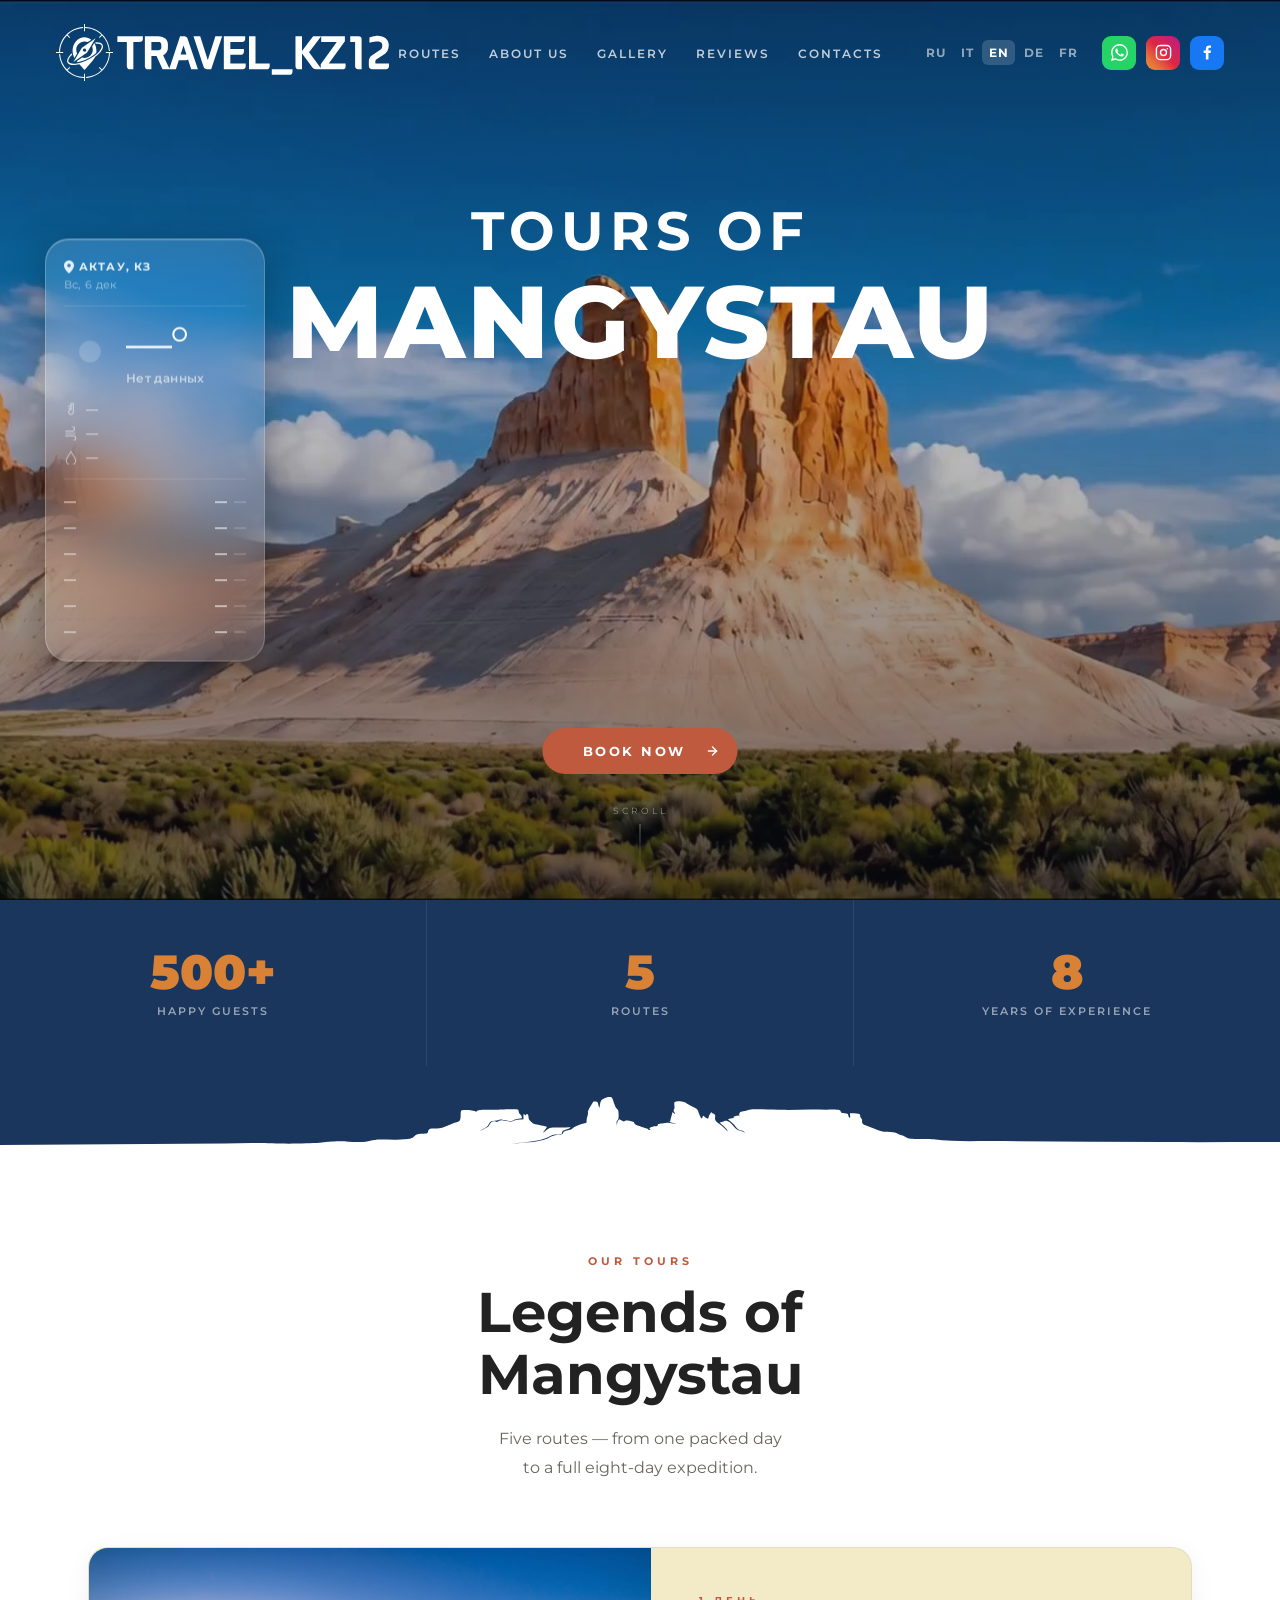
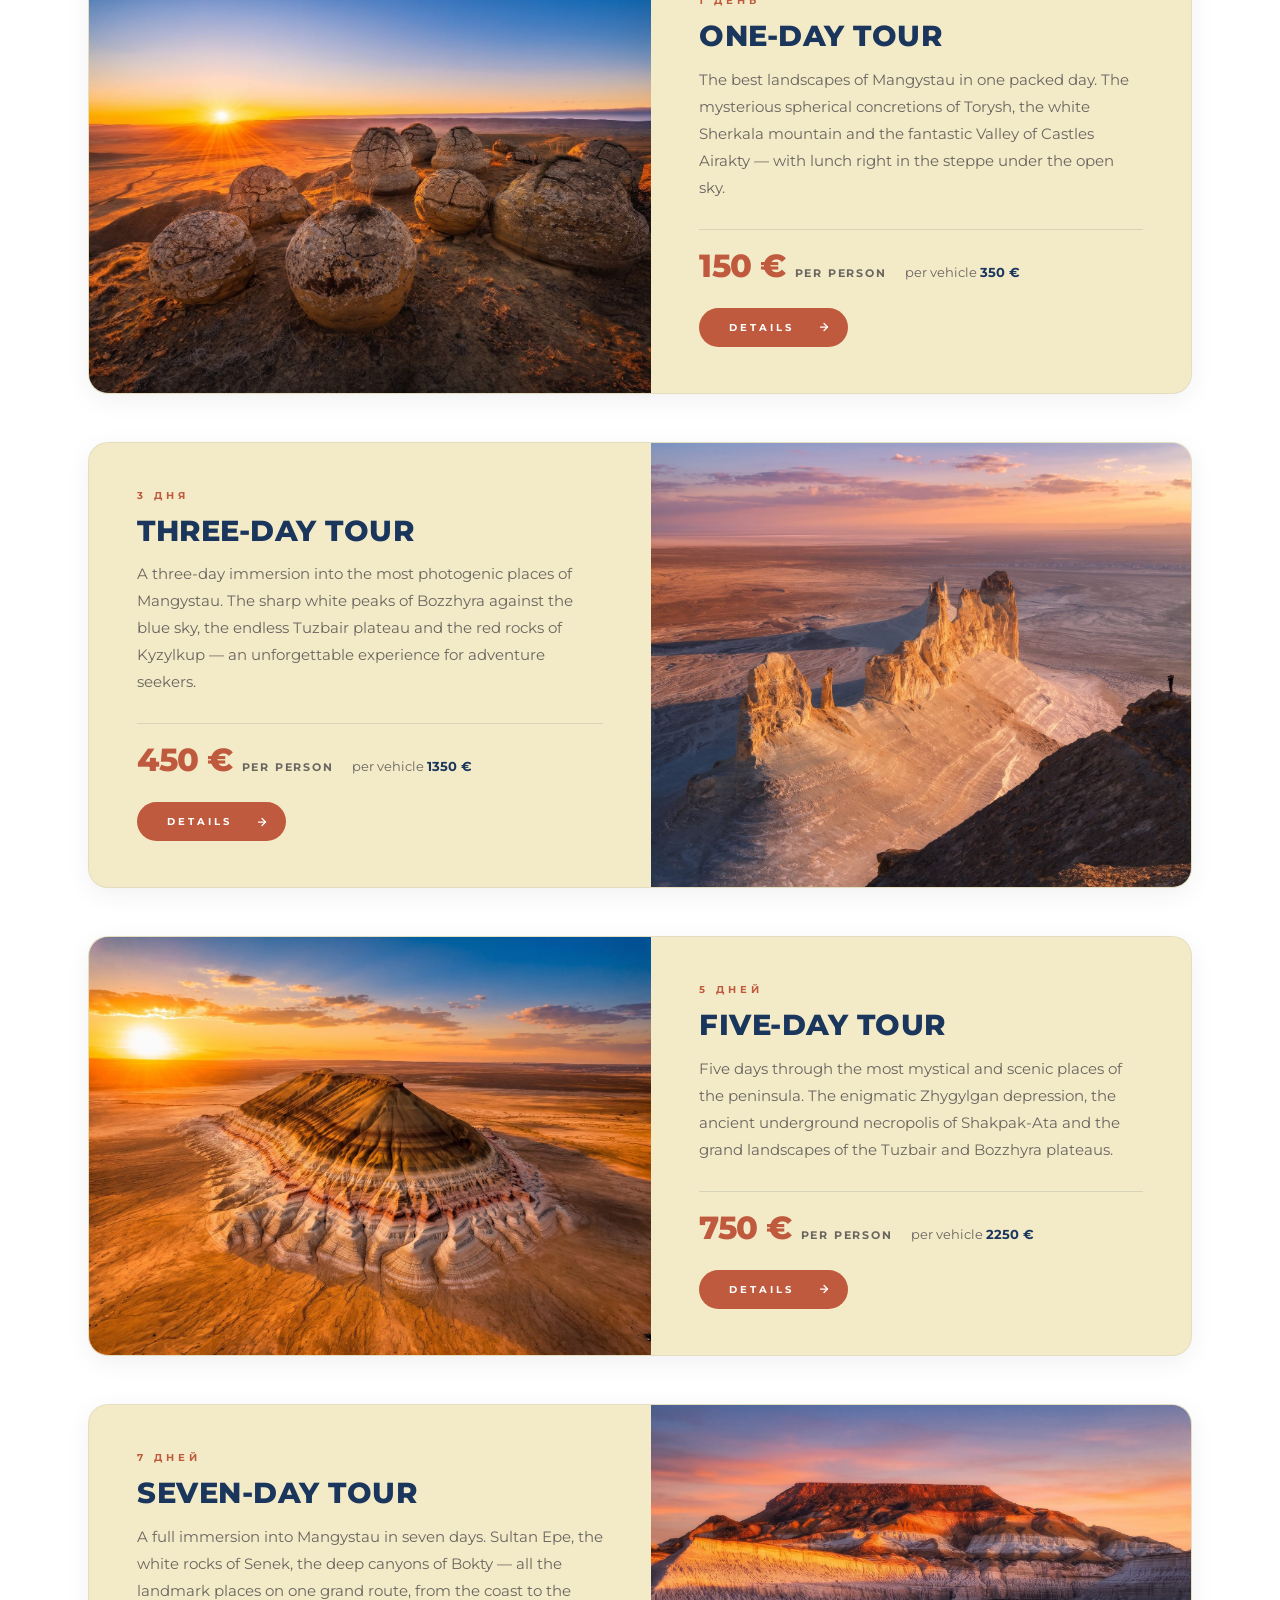
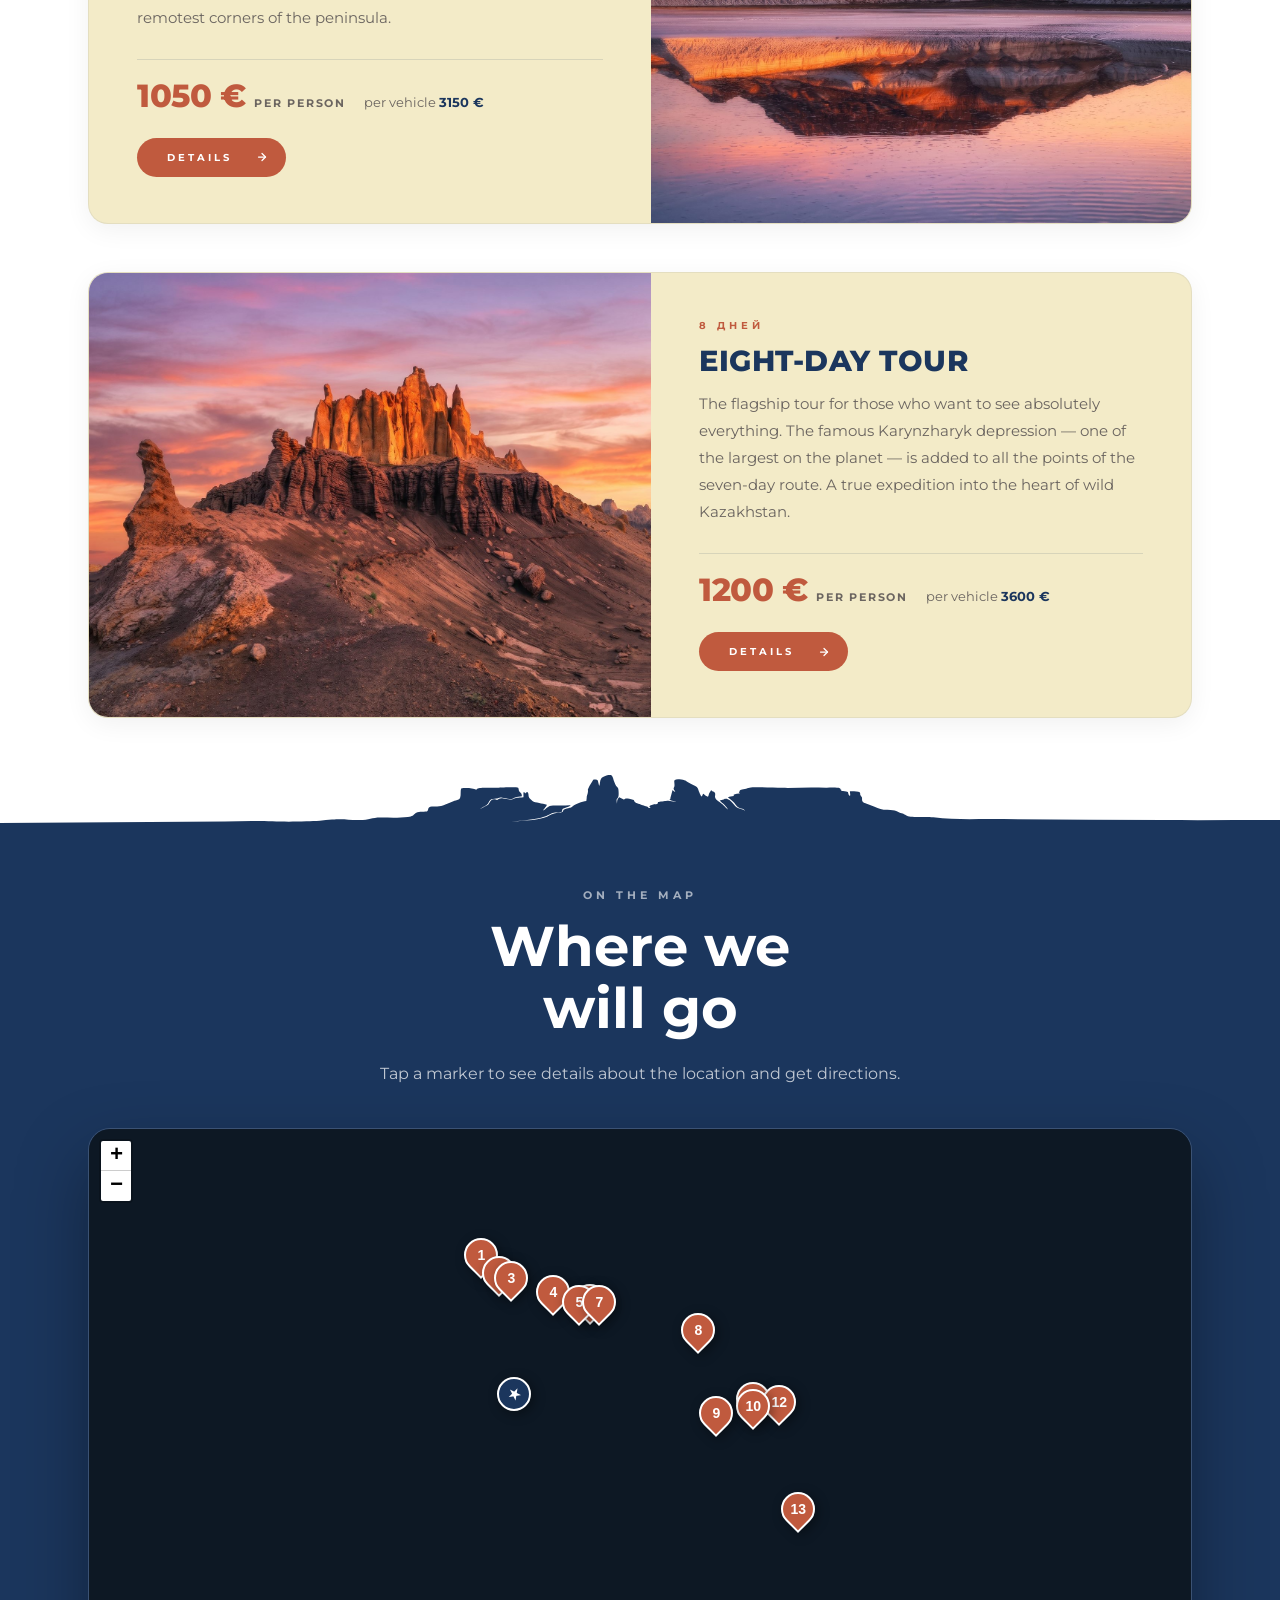
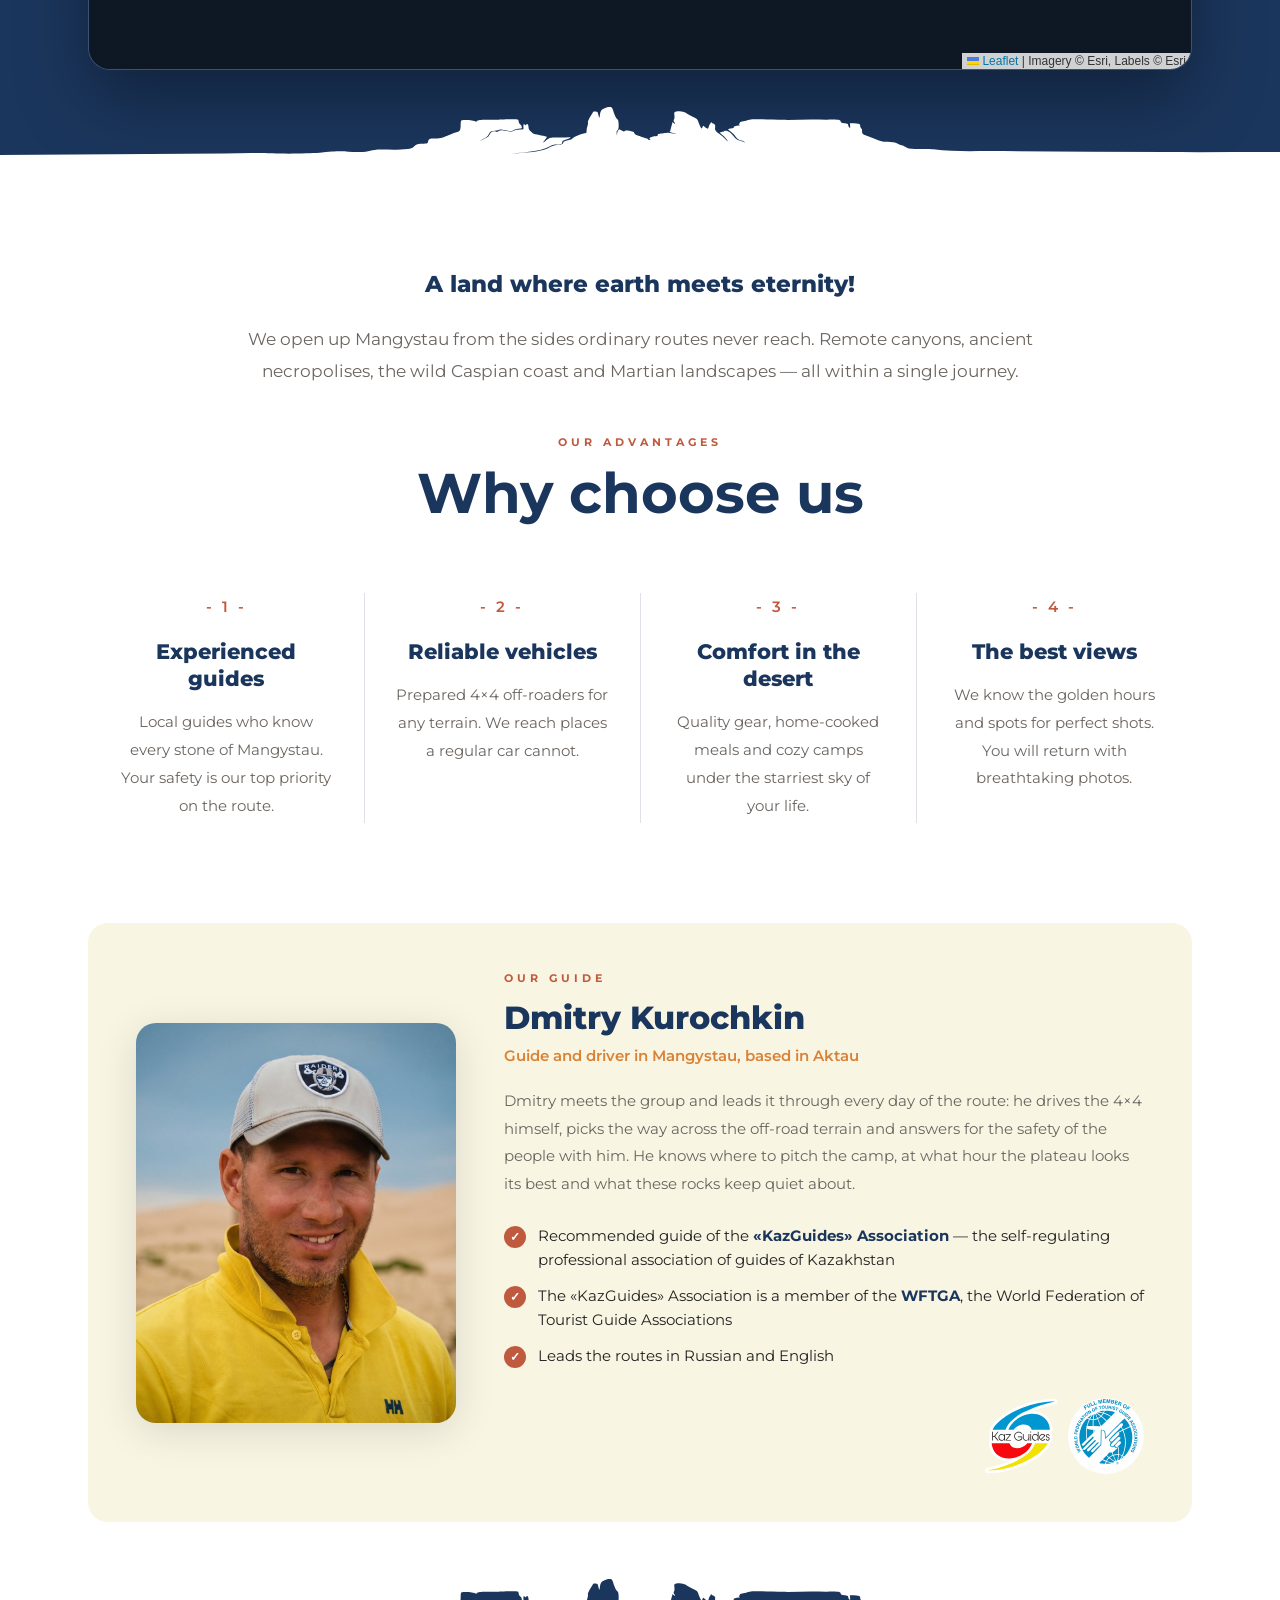
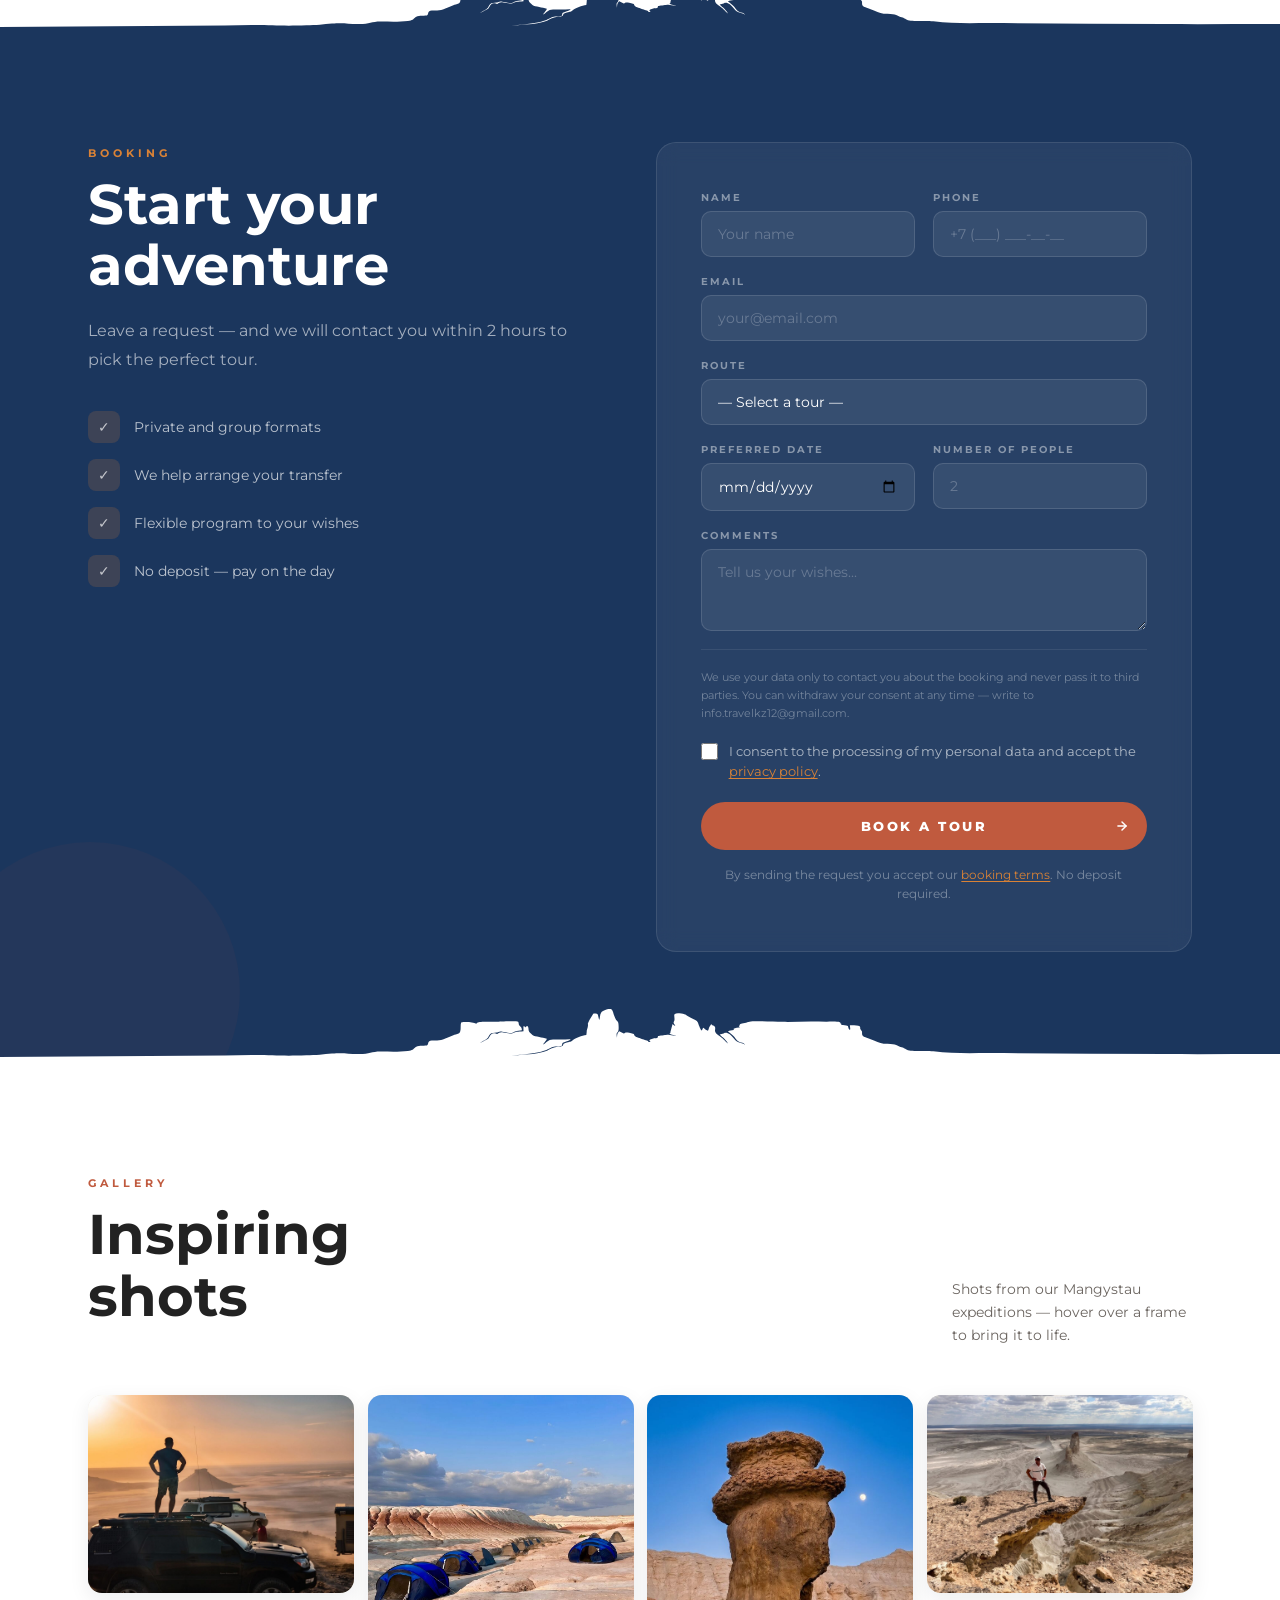
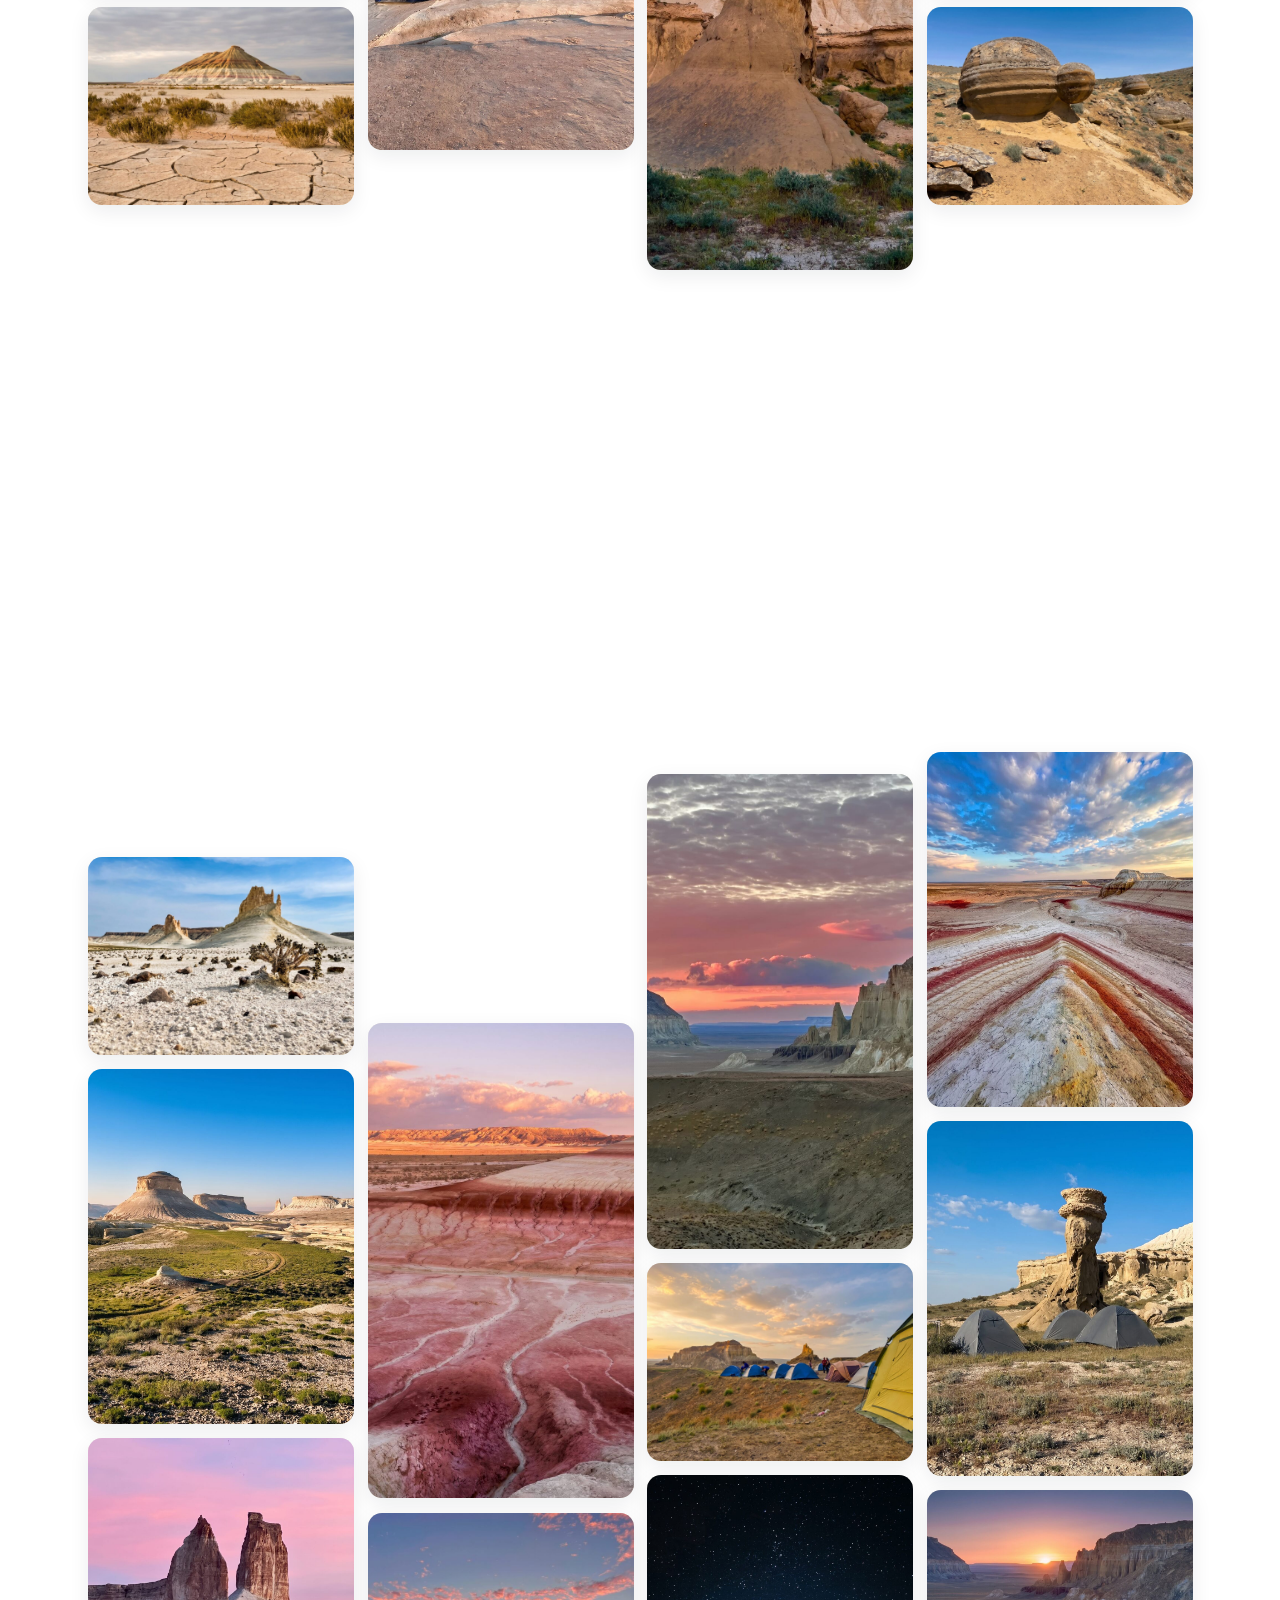
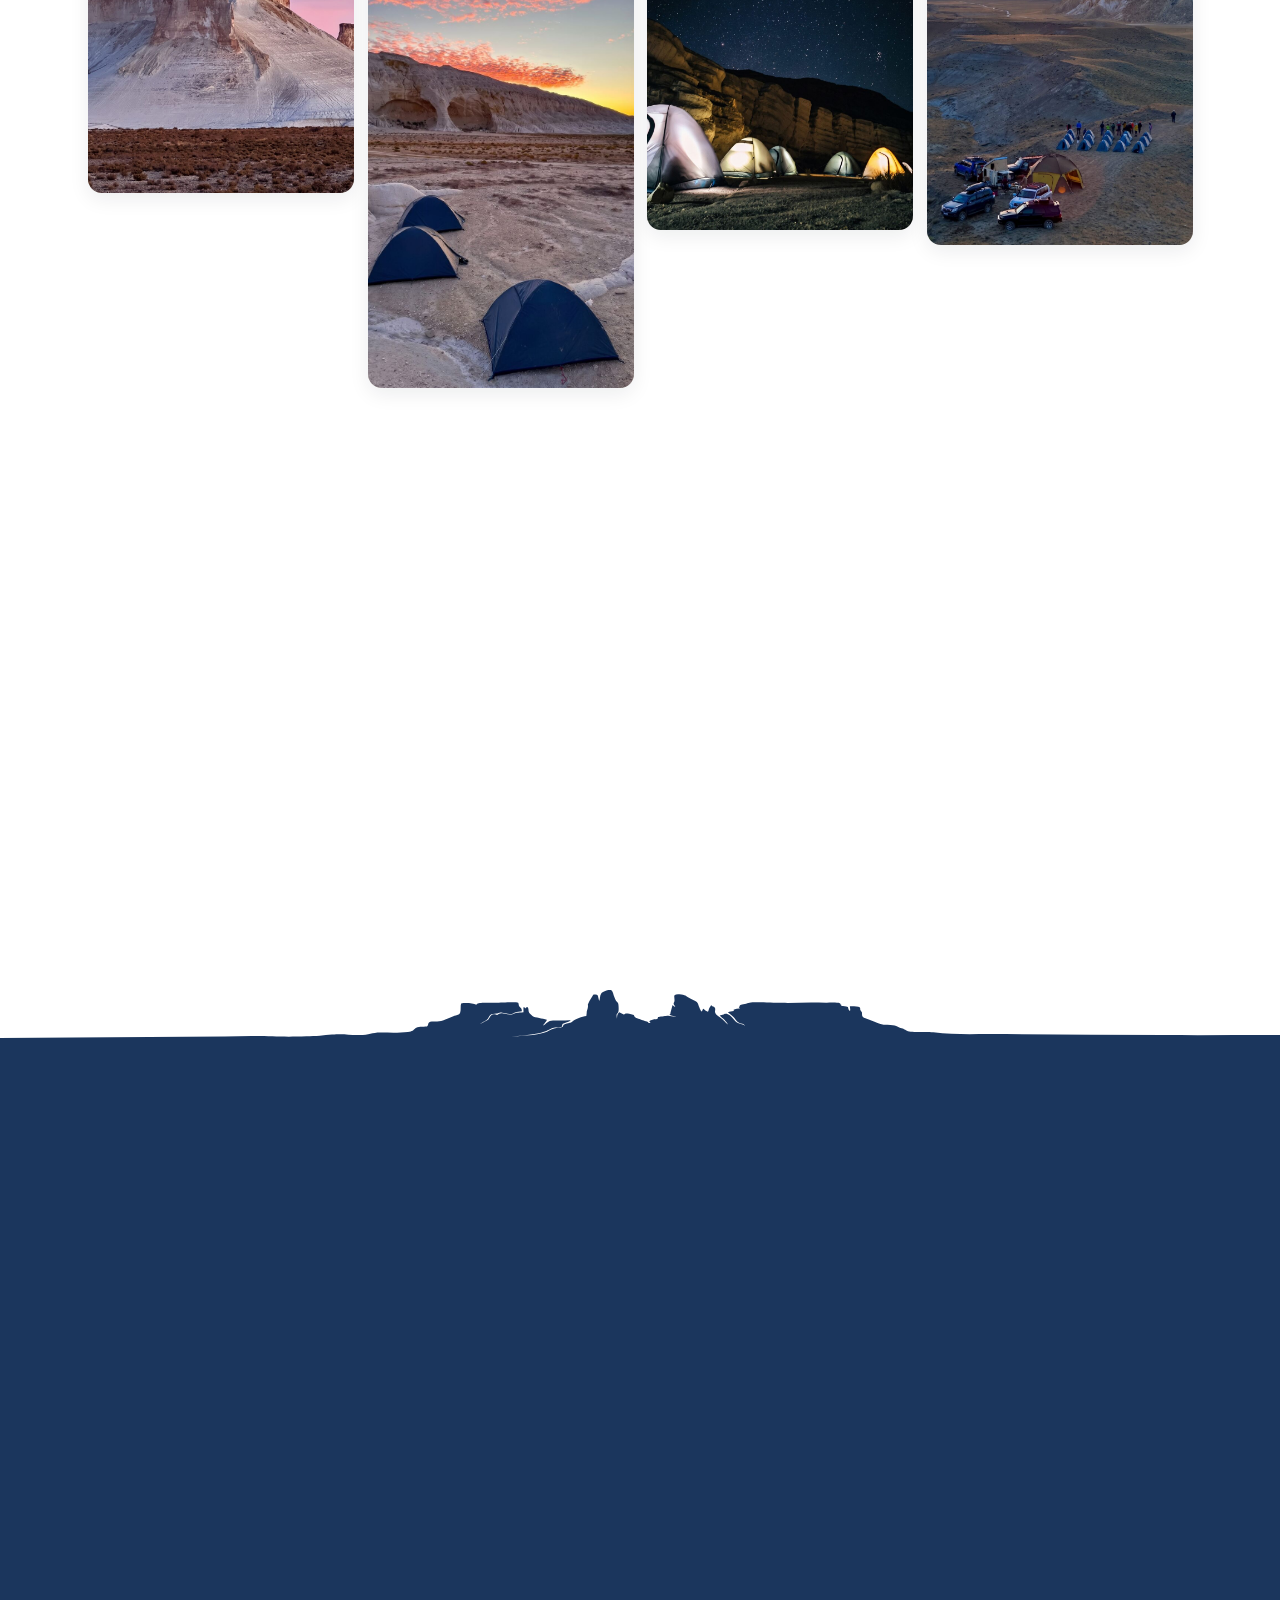
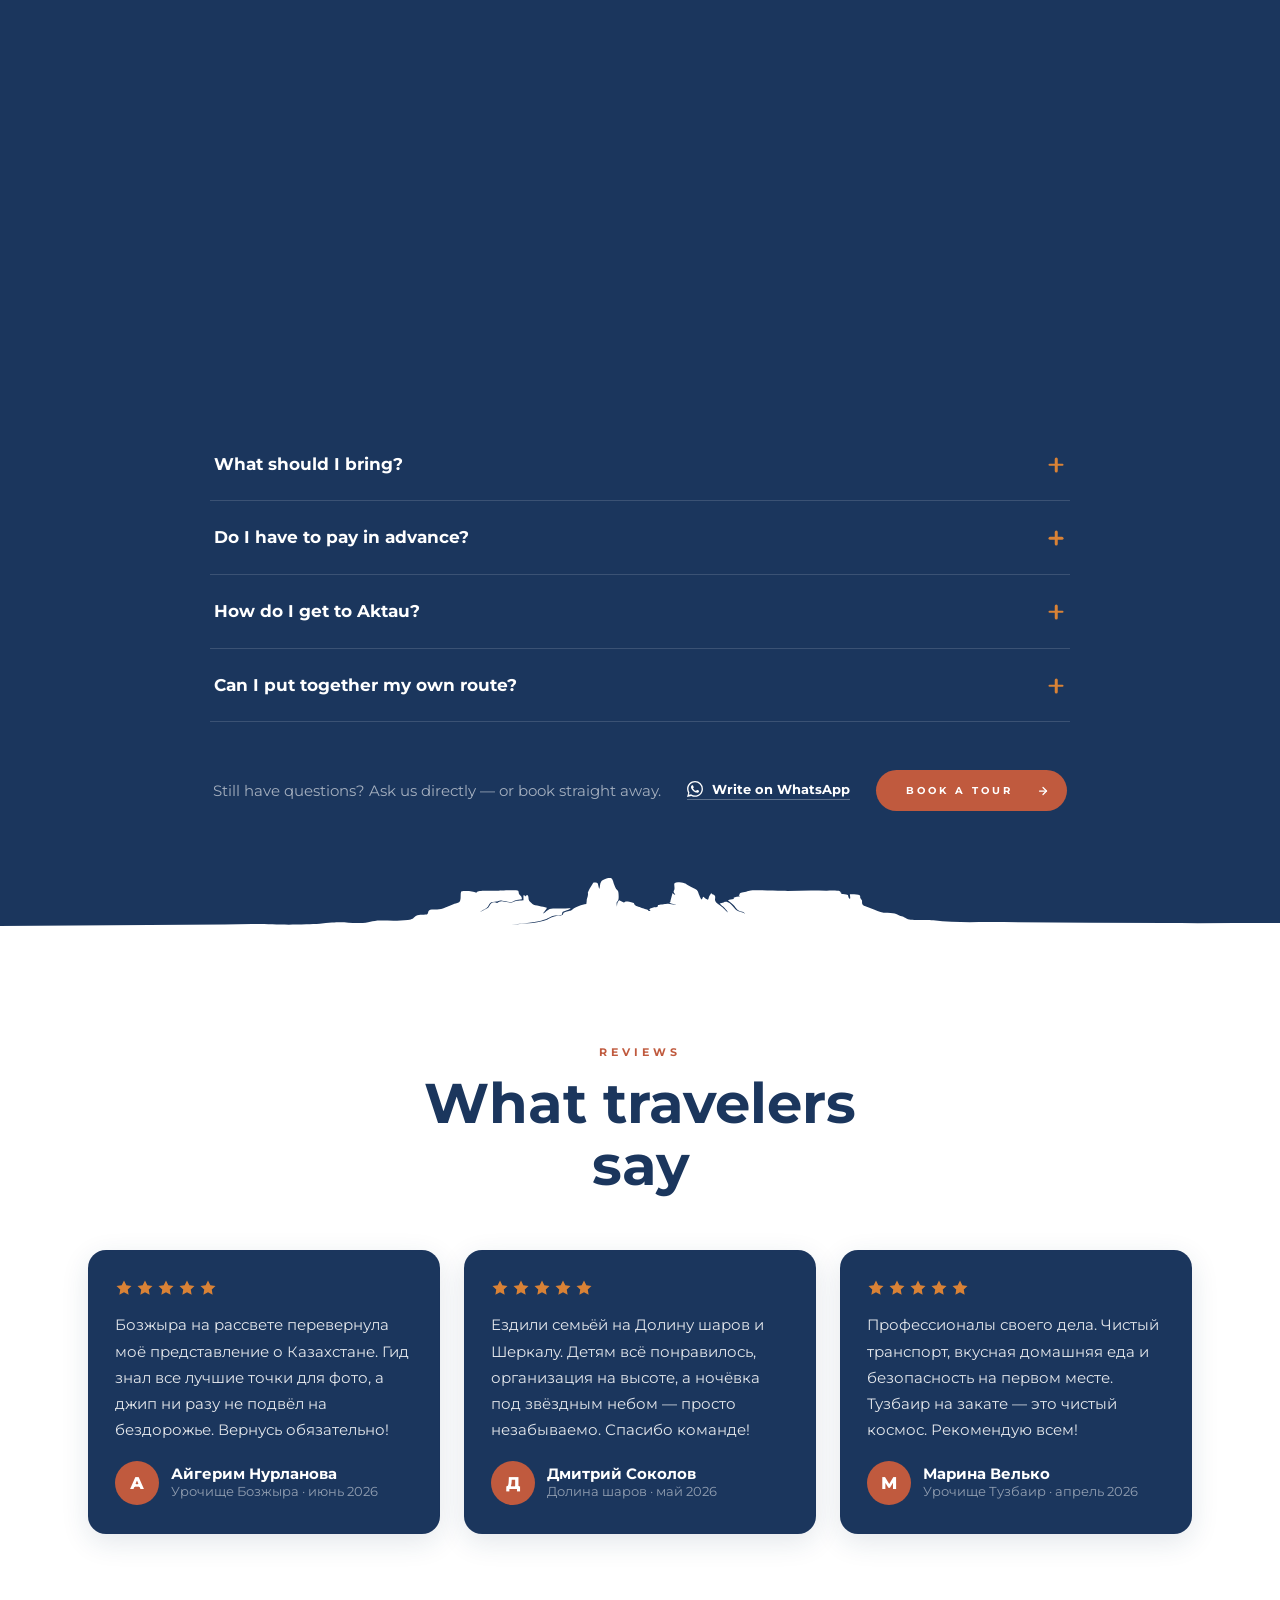
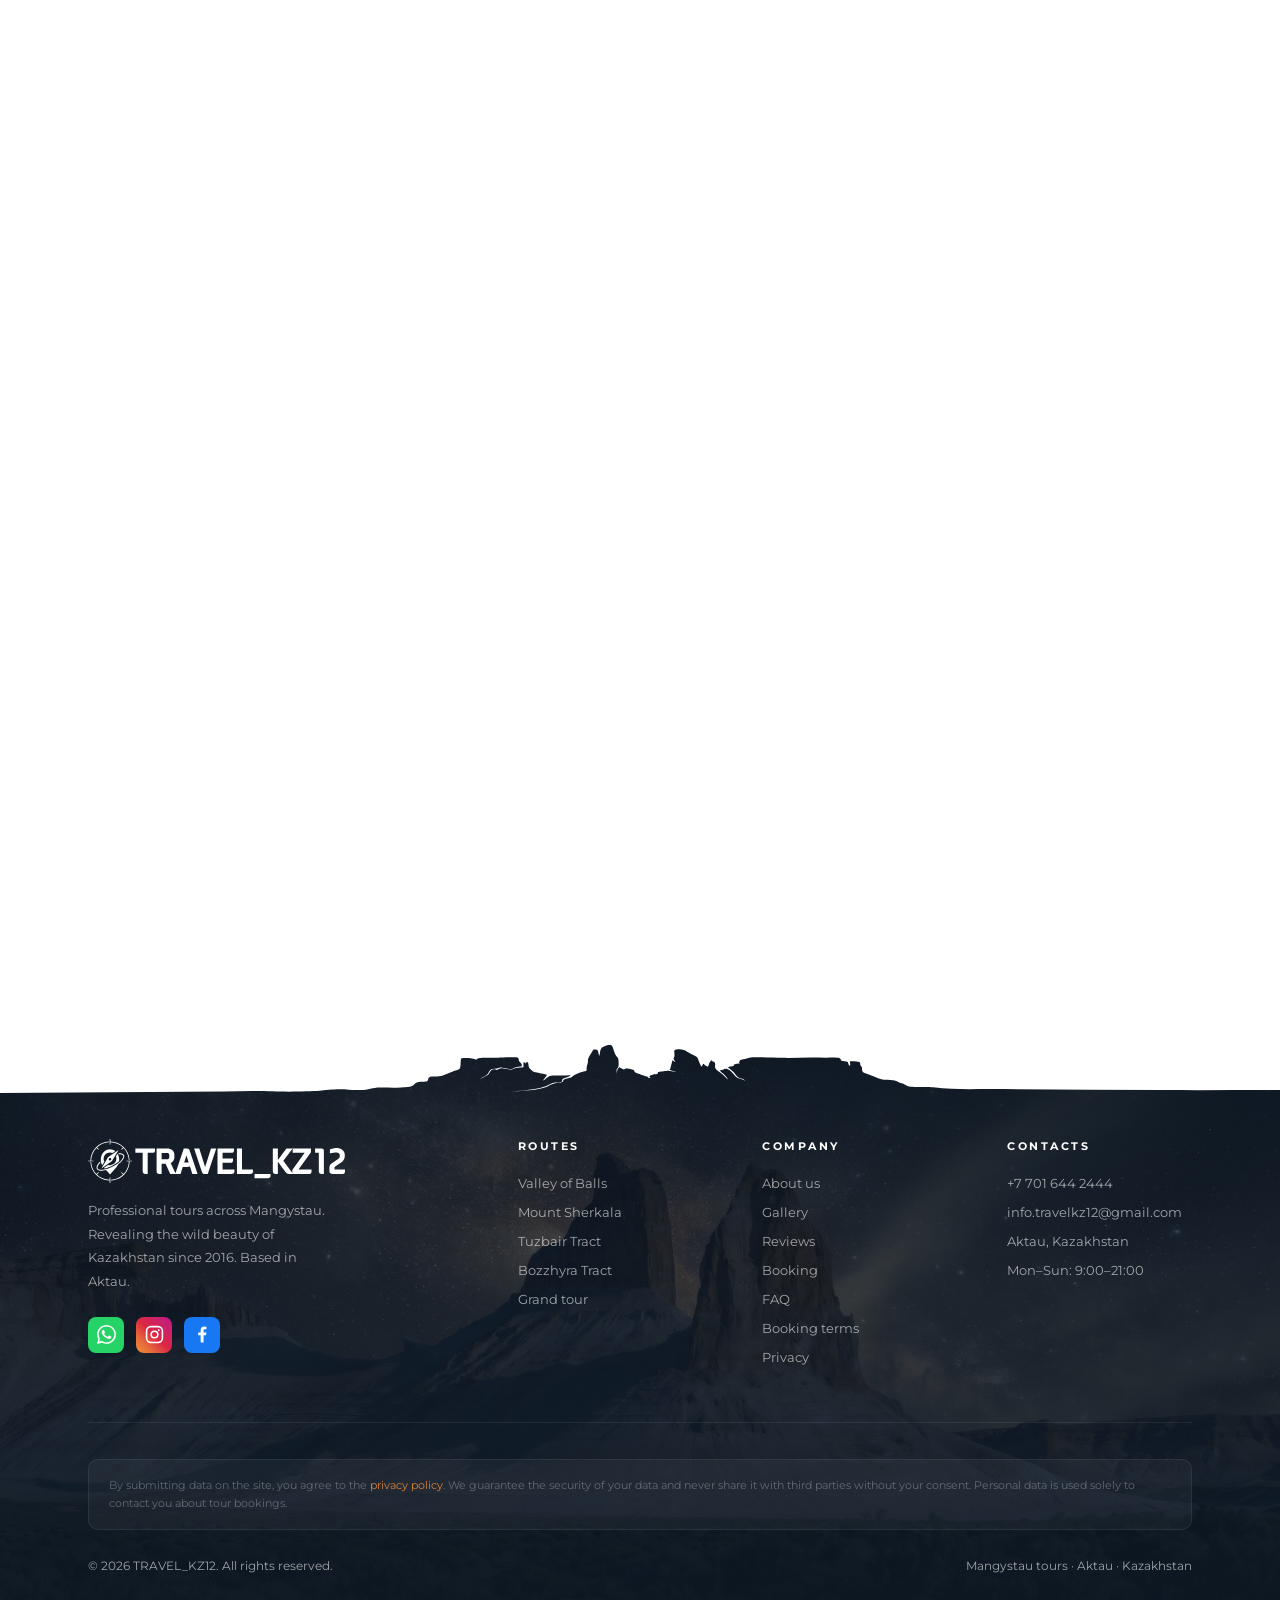
==== index.html @ c6a39b09 "Добавить логотипы KazGuides и WFTGA в карточку гида Co-Authored-By: Claude Opus 5 <noreply@anthropic" ====
<!DOCTYPE html>
<html lang="ru">
<head>
  <meta charset="UTF-8">
  <meta name="viewport" content="width=device-width, initial-scale=1.0">

  <!-- SEO Primary -->
  <title>Туры по Мангистау — Бозжыра, Тузбаир, Шеркала, Долина шаров | MangistauTravel</title>
  <meta name="description" content="Авторские туры по Мангистау: Бозжыра, Тузбаир, Гора Шеркала, Долина шаров. Джиппинг, пешие маршруты, групповые и индивидуальные туры из Актау. Забронируй приключение!">
  <meta name="keywords" content="туры по Мангистау, туры Мангистау 2024, Бозжыра тур, Тузбаир, Долина шаров Мангистау, гора Шеркала, туры из Актау, джиппинг Мангистау, туры по Казахстану, Мангыстау">
  <meta name="author" content="MangistauTravel">
  <meta name="robots" content="index, follow">
  <link rel="canonical" href="https://mangistautravel.kz/">
  <!-- Icons -->
  <link rel="icon" href="favicon.svg" type="image/svg+xml">
  <link rel="icon" href="favicon-96.png" sizes="96x96" type="image/png">
  <link rel="apple-touch-icon" href="apple-touch-icon.png">

  <!-- Open Graph -->
  <meta property="og:type" content="website">
  <meta property="og:url" content="https://mangistautravel.kz/">
  <meta property="og:title" content="Туры по Мангистау — марсианские пейзажи Казахстана">
  <meta property="og:description" content="Бозжыра, Тузбаир, Шеркала, Долина шаров. Профессиональные туры с опытными гидами из Актау.">
  <meta property="og:locale" content="ru_RU">
  <meta property="og:site_name" content="MangistauTravel">
  <meta property="og:image" content="https://mangistautravel.kz/og-image.png">
  <meta property="og:image:width" content="1200">
  <meta property="og:image:height" content="630">
  <meta property="og:image:alt" content="TRAVEL KZ12 — туры по Мангистау">
  <meta name="twitter:image" content="https://mangistautravel.kz/og-image.png">

  <!-- Twitter -->
  <meta name="twitter:card" content="summary_large_image">
  <meta name="twitter:title" content="Туры по Мангистау — MangistauTravel">
  <meta name="twitter:description" content="Бозжыра, Тузбаир, Шеркала, Долина шаров. Профессиональные туры из Актау.">

  <!-- Yandex / Yandex.Webmaster -->
  <meta name="yandex-verification" content="YANDEX_VERIFICATION_CODE">


  <!-- Schema.org FAQ -->
  <script type="application/ld+json">
{
  "@context": "https://schema.org",
  "@type": "FAQPage",
  "mainEntity": [
    {
      "@type": "Question",
      "name": "Когда лучше ехать в Мангистау?",
      "acceptedAnswer": {
        "@type": "Answer",
        "text": "Лучшее время — с весны до конца октября, и в каждом месяце сезона своя красота. Весной степь оживает после дождей: зелень, цветы и прозрачный прохладный воздух. Летом дни самые длинные — выезжаем ранним утром по мягкому свету, а самые жаркие часы проводим в тени, за чаем и разговорами. Осенью приходят тёплые краски и бархатные закаты — любимое время фотографов. Напишите, когда вам удобно, и мы подскажем, чем именно хороши эти даты."
      }
    },
    {
      "@type": "Question",
      "name": "Насколько это тяжело физически?",
      "acceptedAnswer": {
        "@type": "Answer",
        "text": "Маршруты по силам каждому, кто готов провести день в дороге. Специальной подготовки не нужно — с нами ездят и семьи с детьми, и путешественники старшего возраста. Большую часть пути вы проводите в джипе 4×4 с опытным водителем-гидом, а до смотровых точек идти всего несколько минут по ровной местности. Останавливаемся часто: размяться, выпить чаю, поймать нужный кадр. Нужен более спокойный темп или больше остановок — скажите заранее, подстроим программу под вас."
      }
    },
    {
      "@type": "Question",
      "name": "Где мы ночуем в многодневных турах?",
      "acceptedAnswer": {
        "@type": "Answer",
        "text": "В многодневных турах мы ночуем в палатках — прямо в степи, под открытым небом. Проживание входит в стоимость: палатки, спальники и всё лагерное снаряжение — наши. Это часть впечатления: ночное небо Мангистау без городской засветки запоминается не меньше самих пейзажей, а утро начинается с рассвета над плато, а не с гостиничного коридора. Есть особые пожелания по ночёвке — скажите при бронировании, обсудим."
      }
    },
    {
      "@type": "Question",
      "name": "Есть ли душ и туалет на маршруте?",
      "acceptedAnswer": {
        "@type": "Answer",
        "text": "Днём между точками — только природа: это пустыня, инфраструктуры там нет. Гид всегда предупреждает о ближайшей остановке. Что доступно на ночёвках, зависит от места размещения — уточняйте при бронировании."
      }
    },
    {
      "@type": "Question",
      "name": "Можно ли ехать с детьми?",
      "acceptedAnswer": {
        "@type": "Answer",
        "text": "Да. Важен не столько возраст, сколько готовность ребёнка к долгой дороге: в многодневных турах переезды занимают по несколько часов. Напишите нам возраст детей — предложим маршрут, который им по силам, и скорректируем программу."
      }
    },
    {
      "@type": "Question",
      "name": "Сколько человек помещается в одну машину?",
      "acceptedAnswer": {
        "@type": "Answer",
        "text": "В одну машину мы сажаем не больше трёх гостей — так остаётся место для багажа, а долгие переезды по бездорожью проходят комфортно и безопасно. Если вас больше, ставим несколько машин. И смотрите цену за машину: она не зависит от количества пассажиров и обычно выходит выгоднее."
      }
    },
    {
      "@type": "Question",
      "name": "На каком языке говорит гид?",
      "acceptedAnswer": {
        "@type": "Answer",
        "text": "Русский и английский. Если нужен гид с другим языком — скажите при бронировании, постараемся подобрать."
      }
    },
    {
      "@type": "Question",
      "name": "Будет ли на маршруте связь и интернет?",
      "acceptedAnswer": {
        "@type": "Answer",
        "text": "Сотовая связь есть у населённых пунктов и на части плато, но между точками её может не быть по несколько часов — это нормально для Мангистау. Поэтому мы берём с собой Starlink: на стоянках и в лагере раздаём спутниковый интернет — можно выйти на связь, отправить фото, проверить почту."
      }
    },
    {
      "@type": "Question",
      "name": "Что взять с собой?",
      "acceptedAnswer": {
        "@type": "Answer",
        "text": "Базовый набор для любого маршрута:удобная закрытая обувь — камни, щебень и колючки; ветровка или флиска: вечером в степи прохладно даже летом; головной убор, солнцезащитный крем и очки; повербанк — розеток на маршруте нет; наличные на личные расходы и сувениры. Палатку и спальник брать не нужно — лагерное снаряжение полностью наше. Подробный список под ваш маршрут и сезон пришлём после подтверждения брони."
      }
    },
    {
      "@type": "Question",
      "name": "Нужно ли платить заранее?",
      "acceptedAnswer": {
        "@type": "Answer",
        "text": "Не обязательно. Предоплату мы не требуем — можно рассчитаться наличными в день выезда, перед стартом. Если так спокойнее, предоплату можно внести заранее: бронь будет жёстко закреплена за вами, а при отмене мы её полностью возвращаем. Принимаем наличные и перевод на счёт. Отмена и перенос бесплатные, просим только предупредить заранее. Подробности — в условиях бронирования."
      }
    },
    {
      "@type": "Question",
      "name": "Как добраться до Актау?",
      "acceptedAnswer": {
        "@type": "Answer",
        "text": "В Актау есть аэропорт: прямые рейсы из Астаны, Алматы и ряда других городов, а также международные направления. Дорога до Актау и трансфер от аэропорта или вокзала в стоимость тура не входят — это отдельный транспорт за ваш счёт. Помочь с ним мы готовы: подскажем проверенного водителя и состыкуем время, чтобы вы спокойно успели к старту. Место и время встречи согласуем, когда подтвердим бронь."
      }
    },
    {
      "@type": "Question",
      "name": "Можно ли составить свой маршрут?",
      "acceptedAnswer": {
        "@type": "Answer",
        "text": "Да, это обычная практика. В форме бронирования выберите «Индивидуальный маршрут» и опишите, что хотите увидеть и сколько у вас дней. Мы предложим вариант с таймингом и ценой — по тем же тарифам, без наценки за индивидуальность."
      }
    }
  ]
}
  </script>

  <!-- Preload critical images -->
  <link rel="preload" as="image" href="BG/hero-poster.jpg">
  <link rel="preload" as="image" href="BG/BG%20%D0%B7%D0%B0%D0%B4%D0%BD%D1%8F%D1%8F%20%D0%BE%D1%81%D0%BD%D0%BE%D0%B2%D0%B0.png">
  <link rel="preload" as="image" href="BG/MANGISTAU.png">

  <!-- Google Fonts -->
  <link rel="preconnect" href="https://fonts.googleapis.com">
  <link rel="preconnect" href="https://fonts.gstatic.com" crossorigin>
  <link href="https://fonts.googleapis.com/css2?family=Montserrat:wght@300;400;500;600;700;800;900&family=Playfair+Display:ital,wght@0,400;0,700;1,400&display=swap" rel="stylesheet">

  <!-- Leaflet (interactive map) — self-hosted -->
  <link rel="stylesheet" href="vendor/leaflet/leaflet.css">

  <!-- Schema.org JSON-LD -->
  <script type="application/ld+json">
  {
    "@context": "https://schema.org",
    "@type": "TourOperator",
    "name": "MangistauTravel",
    "url": "https://mangistautravel.kz",
    "description": "Авторские туры по Мангистау: Бозжыра, Тузбаир, Шеркала, Долина шаров. Джиппинг и пешие маршруты из Актау.",
    "address": {
      "@type": "PostalAddress",
      "addressLocality": "Актау",
      "addressCountry": "KZ"
    },
    "telephone": "+77016442444",
    "areaServed": "Мангистауская область, Казахстан",
    "employee": {
      "@type": "Person",
      "name": "Дмитрий Курочкин",
      "jobTitle": "Гид-проводник по Мангистау",
      "image": "https://mangistautravel.kz/team/guide-dmitry.jpg",
      "knowsLanguage": ["ru", "en"],
      "memberOf": {
        "@type": "Organization",
        "name": "ОЮЛ и ИП СРО в форме Ассоциации «KazGuides»",
        "memberOf": {
          "@type": "Organization",
          "name": "World Federation of Tourist Guide Associations (WFTGA)",
          "url": "https://wftga.org"
        }
      }
    },
    "hasOfferCatalog": {
      "@type": "OfferCatalog",
      "name": "Туры по Мангистау",
      "itemListElement": [
        {"@type":"Offer","name":"Долина шаров","description":"Настоящая загадка природы — первая инопланетная остановка на пути из Актау"},
        {"@type":"Offer","name":"Гора Шеркала","description":"Одинокая гора-легенда на Шёлковом пути"},
        {"@type":"Offer","name":"Урочище Тузбаир","description":"Ослепительно белые меловые каньоны"},
        {"@type":"Offer","name":"Урочище Бозжыра","description":"Марсианский пейзаж Казахстана с известняковыми клыками"}
      ]
    }
  }
  </script>

  <style>
    /* ============================================================
       DESIGN TOKENS
    ============================================================ */
    :root {
      --cream:       #F7F3EB;
      --cream-dark:  #EDE8DC;
      --sand:        #F9F5E3;
      --sand-deep:   #F3EBC8;   /* блок описания тура */
      --terra:       #C05A3E;
      --ochre:       #D98236;
      --navy:        #1B365D;
      --navy-dark:   #0d1824;
      --text:        #222222;
      --text-muted:  #6B6560;
      --white:       #fff;
      --radius-lg:   20px;
      --radius-sm:   10px;
      --shadow:      0 8px 40px rgba(0,0,0,0.12);
    }

    /* ============================================================
       RESET
    ============================================================ */
    *, *::before, *::after { box-sizing: border-box; margin: 0; padding: 0; }
    html { scroll-behavior: smooth; font-size: 16px; }
    body {
      font-family: 'Montserrat', sans-serif;
      background: var(--cream);
      color: var(--text);
      overflow-x: hidden;
    }
    img { display: block; max-width: 100%; }
    a { text-decoration: none; color: inherit; }
    button { font-family: inherit; }

    /* ============================================================
       UTILITY
    ============================================================ */
    .container {
      max-width: 1200px;
      margin: 0 auto;
      padding: 0 48px;
    }
    .section-eyebrow {
      display: inline-block;
      font-size: 11px;
      font-weight: 700;
      letter-spacing: 4px;
      text-transform: uppercase;
      color: var(--terra);
      margin-bottom: 14px;
    }
    .section-title {
      font-family: 'Montserrat', sans-serif;
      font-size: clamp(32px, 4.5vw, 56px);
      font-weight: 700;
      line-height: 1.1;
      color: var(--text);
      margin-bottom: 20px;
    }
    .section-desc {
      font-size: 16px;
      line-height: 1.8;
      color: var(--text-muted);
    }

    /* ============================================================
       FADE-IN ANIMATION
    ============================================================ */
    .reveal {
      opacity: 0;
      transform: translateY(28px);
      transition: opacity 0.75s cubic-bezier(.22,1,.36,1),
                  transform 0.75s cubic-bezier(.22,1,.36,1);
    }
    .reveal.in { opacity: 1; transform: none; }
    .reveal-delay-1 { transition-delay: 0.1s; }
    .reveal-delay-2 { transition-delay: 0.2s; }
    .reveal-delay-3 { transition-delay: 0.3s; }
    .reveal-delay-4 { transition-delay: 0.4s; }

    /* ============================================================
       NAVIGATION
    ============================================================ */
    #nav {
      position: fixed;
      inset: 0 0 auto 0;
      z-index: 900;
      display: flex;
      align-items: center;
      justify-content: space-between;
      padding: 24px 56px;
      transition: background .4s, padding .4s, box-shadow .4s;
    }
    #nav.solid {
      background: rgba(13,24,36,.96);
      backdrop-filter: blur(16px);
      -webkit-backdrop-filter: blur(16px);
      padding: 16px 56px;
      box-shadow: 0 2px 24px rgba(0,0,0,.35);
    }
    .nav-logo {
      flex: 1 1 0;
      min-width: 0;
      display: flex;
      align-items: center;
    }
    .nav-logo img {
      height: 57px;
      width: auto;
    }
    .nav-links {
      display: flex;
      gap: 28px;
      list-style: none;
    }
    .nav-links a { white-space: nowrap; }
    .nav-links a {
      font-size: 12px;
      font-weight: 600;
      letter-spacing: 2px;
      text-transform: uppercase;
      color: rgba(255,255,255,.75);
      transition: color .2s;
    }
    .nav-links a:hover { color: var(--ochre); }
    .nav-book-btn {
      background: transparent;
      color: var(--white);
      border: 1.5px solid rgba(255,255,255,.58);
      border-radius: 100px;
      padding: 10px 32px 10px 24px;
      font-size: 12px;
      font-weight: 700;
      letter-spacing: 2px;
      text-transform: uppercase;
      cursor: pointer;
      flex-shrink: 0;
    }
    .nav-book-btn .fblob { background: var(--terra); }
    .nav-right {
      flex: 1 1 0;
      min-width: 0;
      display: flex;
      align-items: center;
      justify-content: flex-end;
      gap: 18px;
    }
    .nav-social {
      display: flex;
      align-items: center;
      gap: 10px;
    }
    .nav-social a {
      width: 34px; height: 34px;
      border-radius: 9px;
      display: flex;
      align-items: center;
      justify-content: center;
      color: #fff;
      border: none;
      transition: transform .2s, filter .2s, box-shadow .2s;
    }
    .nav-social a:hover {
      transform: translateY(-2px);
      filter: brightness(1.08);
      box-shadow: 0 6px 16px rgba(0,0,0,.25);
    }
    .nav-social-wa { background: #25D366; }
    .nav-social-ig { background: linear-gradient(45deg,#f09433,#e6683c,#dc2743,#cc2366,#bc1888); }
    .nav-social-fb { background: #1877F2; }
    .nav-social svg { width: 17px; height: 17px; }
    /* Language switcher */
    .lang-switch { display: flex; align-items: center; gap: 2px; }
    .lang-btn {
      background: none;
      border: none;
      color: rgba(255,255,255,.55);
      font-size: 12px;
      font-weight: 700;
      letter-spacing: .5px;
      cursor: pointer;
      padding: 5px 7px;
      border-radius: 6px;
      transition: color .2s, background .2s;
    }
    .lang-btn:hover { color: #fff; }
    .lang-btn.active { color: #fff; background: rgba(255,255,255,.16); }
    .lang-switch-mob { margin-top: 26px; gap: 8px; }
    .lang-switch-mob .lang-btn {
      font-size: 15px;
      padding: 8px 14px;
      border: 1px solid rgba(255,255,255,.2);
    }
    .lang-switch-mob .lang-btn.active { background: var(--terra); border-color: transparent; }
    .nav-burger {
      display: none;
      background: none;
      border: none;
      cursor: pointer;
      padding: 4px;
      flex-direction: column;
      gap: 5px;
    }
    .nav-burger span {
      display: block;
      width: 26px;
      height: 2px;
      background: var(--white);
      border-radius: 2px;
      transition: .3s;
    }
    .nav-burger.open span:nth-child(1) { transform: translateY(7px) rotate(45deg); }
    .nav-burger.open span:nth-child(2) { opacity: 0; transform: scaleX(0); }
    .nav-burger.open span:nth-child(3) { transform: translateY(-7px) rotate(-45deg); }

    /* mobile overlay */
    #nav-mobile {
      position: fixed;
      inset: 0;
      background: rgba(13,24,36,.8);
      backdrop-filter: blur(10px);
      -webkit-backdrop-filter: blur(10px);
      z-index: 850;
      display: flex;
      flex-direction: column;
      align-items: center;
      justify-content: center;
      gap: 36px;
      opacity: 0;
      pointer-events: none;
      transition: opacity .35s;
    }
    #nav-mobile.open { opacity: 1; pointer-events: all; }
    #nav-mobile a {
      color: var(--white);
      font-size: 22px;
      font-weight: 700;
      letter-spacing: 4px;
      text-transform: uppercase;
      transition: color .2s;
    }
    #nav-mobile a:hover { color: var(--ochre); }
    #nav-mobile .nav-book-btn { font-size: 14px; padding: 14px 40px; margin-top: 12px; }

    /* Mobile chat FAB → expands to WhatsApp / Instagram */
    .nav-chat { display: none; position: relative; flex-shrink: 0; }
    .nav-chat-toggle {
      width: 42px; height: 42px;
      border-radius: 50%;
      border: none;
      background: var(--terra);
      color: #fff;
      display: flex;
      align-items: center;
      justify-content: center;
      cursor: pointer;
      box-shadow: 0 4px 14px rgba(0,0,0,.28);
      transition: background .25s, transform .25s;
    }
    .nav-chat-toggle svg { width: 21px; height: 21px; }
    .nav-chat.open .nav-chat-toggle { background: var(--navy); transform: rotate(90deg); }
    .nav-chat-menu {
      position: absolute;
      top: calc(100% + 12px);
      right: 0;
      display: flex;
      flex-direction: column;
      gap: 10px;
      opacity: 0;
      transform: translateY(-8px) scale(.9);
      transform-origin: top right;
      pointer-events: none;
      transition: opacity .25s ease, transform .25s ease;
    }
    .nav-chat.open .nav-chat-menu {
      opacity: 1;
      transform: translateY(0) scale(1);
      pointer-events: auto;
    }
    .nav-chat-menu a {
      width: 42px; height: 42px;
      border-radius: 50%;
      display: flex;
      align-items: center;
      justify-content: center;
      color: #fff;
      box-shadow: 0 4px 14px rgba(0,0,0,.24);
      transition: transform .2s;
    }
    .nav-chat-menu a:hover { transform: scale(1.08); }
    .nav-chat-menu a svg { width: 21px; height: 21px; }
    .nav-chat-wa { background: #25D366; }
    .nav-chat-ig { background: linear-gradient(45deg,#f09433,#e6683c,#dc2743,#cc2366,#bc1888); }
    .nav-chat-fb { background: #1877F2; }

    /* ============================================================
       HERO — 4-LAYER PARALLAX
    ============================================================ */
    #hero {
      position: relative;
      width: 100%;
      height: 100svh;
      overflow: hidden;
      background: #0a0e14;
    }
    .hero-video {
      position: absolute;
      inset: 0;
      width: 100%;
      height: 100%;
      object-fit: cover;
      z-index: 0;
      pointer-events: none;
      opacity: 0;
      transition: opacity 1s ease-in-out;
    }
    /* Layer A visible by default (fallback if JS is off) */
    #heroVidA { opacity: 1; }
    /* Mobile hero still image — hidden on desktop (video is used there) */
    .hero-mobile-img {
      position: absolute;
      inset: 0;
      width: 100%;
      height: 100%;
      object-fit: cover;
      z-index: 0;
      pointer-events: none;
      display: none;
    }
    /* Mobile parallax foreground — rocks cut out (transparent sky),
       sits IN FRONT of the title so the text slides behind the peaks */
    .hero-fg-mobile {
      position: absolute;
      inset: 0;
      width: 100%;
      height: 100%;
      object-fit: cover;
      object-position: center;
      z-index: 5;
      pointer-events: none;
      display: none;
      will-change: transform;
    }
    .hero-overlay {
      position: absolute;
      inset: 0;
      z-index: 1;
      pointer-events: none;
      background: linear-gradient(to bottom,
        rgba(10,14,20,.45) 0%,
        rgba(10,14,20,.22) 42%,
        rgba(10,14,20,.60) 100%);
    }
    .plx {
      position: absolute;
      top: -15%;
      left: 0;
      width: 100%;
      height: 130%;
      background-size: cover;
      background-position: center top;
      background-repeat: no-repeat;
      pointer-events: none;
    }
    #plx-title { display: none; }

    .hero-eyebrow {
      position: absolute;
      top: 22%;
      left: 50%;
      transform: translateX(-50%);
      z-index: 10;
      text-align: center;
      white-space: nowrap;
    }
    .hero-eyebrow-text {
      font-size: clamp(28px, 4.2vw, 56px);
      font-weight: 700;
      letter-spacing: 6px;
      text-transform: uppercase;
      color: var(--white);
      margin: 0;
    }
    /* Text MANGISTAU title — shown on mobile instead of the PNG layer */
    .hero-title-mob {
      display: block;
      font-family: 'Montserrat', sans-serif;
      font-weight: 800;
      font-size: clamp(46px, 8vw, 120px);
      letter-spacing: 2px;
      margin-top: 8px;
      text-transform: uppercase;
      color: var(--white);
      line-height: 1;
    }
    .hero-cta {
      position: absolute;
      bottom: 14%;
      left: 50%;
      transform: translateX(-50%);
      z-index: 10;
      text-align: center;
      white-space: nowrap;
    }
    .hero-btn {
      display: inline-flex;
      align-items: center;
      background: transparent;
      color: var(--white);
      border: 1.5px solid rgba(255,255,255,.58);
      border-radius: 100px;
      padding: 15px 52px 15px 40px;
      font-size: 13px;
      font-weight: 700;
      letter-spacing: 2.5px;
      text-transform: uppercase;
    }
    .hero-btn .fblob { background: var(--terra); }

    .scroll-cue {
      position: absolute;
      bottom: 32px;
      left: 50%;
      transform: translateX(-50%);
      z-index: 10;
      display: flex;
      flex-direction: column;
      align-items: center;
      gap: 8px;
      color: rgba(255,255,255,.45);
      font-size: 9px;
      letter-spacing: 3px;
      text-transform: uppercase;
      animation: cue 2.4s ease-in-out infinite;
    }
    .scroll-cue::after {
      content: '';
      width: 1px;
      height: 44px;
      background: linear-gradient(to bottom, rgba(255,255,255,.4), transparent);
    }
    @keyframes cue {
      0%, 100% { transform: translateX(-50%) translateY(0); opacity: .5; }
      50%       { transform: translateX(-50%) translateY(8px); opacity: 1; }
    }

    /* ============================================================
       STATS BAR
    ============================================================ */
    #stats {
      background: var(--navy);
      padding: 0 0 84px;
    }
    .stats-inner {
      display: flex;
      align-items: stretch;
    }
    .stat-item {
      flex: 1;
      text-align: center;
      padding: 48px 20px;
      border-right: 1px solid rgba(255,255,255,.08);
    }
    .stat-item:last-child { border-right: none; }
    .stat-num {
      font-size: 48px;
      font-weight: 900;
      color: var(--ochre);
      line-height: 1;
      font-family: 'Montserrat', sans-serif;
    }
    .stat-label {
      font-size: 11px;
      font-weight: 600;
      letter-spacing: 2px;
      text-transform: uppercase;
      color: rgba(255,255,255,.55);
      margin-top: 8px;
    }

    /* ============================================================
       ROUTES SECTION — TOUR GALLERY (alternating cards)
    ============================================================ */
    #routes {
      background: #ffffff;
      padding: 100px 0 60px;
      position: relative;
      overflow: hidden;
    }
    .routes-head {
      text-align: center;
      margin-bottom: 64px;
    }
    .routes-head .section-desc {
      max-width: 560px;
      margin: 0 auto;
    }

    .tours-list {
      display: flex;
      flex-direction: column;
      gap: 48px;
      padding-bottom: 50px;
    }

    /* ── Tour card ── */
    .tour-card {
      display: grid;
      grid-template-columns: 1.02fr 0.98fr;
      background: var(--sand-deep);
      border: 1px solid rgba(27,54,93,.07);
      border-radius: var(--radius-lg);
      overflow: hidden;
      box-shadow: 0 6px 26px rgba(0,0,0,.06);
      transition: transform .55s cubic-bezier(.22,1,.36,1),
                  box-shadow .55s cubic-bezier(.22,1,.36,1);
    }
    .tour-card:hover {
      transform: translateY(-9px);
      box-shadow: 0 24px 58px rgba(0,0,0,.15);
    }
    /* alternating layout: even cards → photo on the RIGHT */
    .tour-card:nth-child(even) .tour-media { order: 2; }
    .tour-card:nth-child(even) .tour-body  { order: 1; }

    .tour-media {
      position: relative;
      display: block;
      min-height: 380px;
      overflow: hidden;
      background: var(--cream-dark);
    }
    .tour-media img {
      position: absolute;
      inset: 0;
      z-index: 1;                 /* above the placeholder below it */
      width: 100%;
      height: 100%;
      object-fit: cover;
      transition: transform .9s cubic-bezier(.22,1,.36,1);
    }
    .tour-card:hover .tour-media img { transform: scale(1.07); }

    /* Placeholder visible until the real photo is uploaded */
    .tour-ph {
      position: absolute;
      inset: 0;
      display: flex;
      flex-direction: column;
      align-items: center;
      justify-content: center;
      gap: 8px;
      text-align: center;
      font-size: 11px;
      font-weight: 700;
      letter-spacing: 3px;
      text-transform: uppercase;
      color: rgba(27,54,93,.40);
      background:
        repeating-linear-gradient(45deg, rgba(27,54,93,.045) 0 10px, transparent 10px 20px),
        var(--cream-dark);
    }
    .tour-ph small {
      font-size: 10px;
      font-weight: 500;
      letter-spacing: .4px;
      text-transform: none;
      color: rgba(27,54,93,.32);
    }

    .tour-body {
      padding: 46px 48px;
      display: flex;
      flex-direction: column;
      align-items: flex-start;
      justify-content: center;
    }
    .tour-num {
      font-size: 10px;
      font-weight: 700;
      letter-spacing: 4px;
      text-transform: uppercase;
      color: var(--terra);
      margin-bottom: 12px;
    }
    .tour-title {
      font-family: 'Montserrat', sans-serif;
      font-size: clamp(20px, 2.3vw, 30px);
      font-weight: 800;
      letter-spacing: .5px;
      text-transform: uppercase;
      color: var(--navy);
      line-height: 1.18;
      margin-bottom: 12px;
    }
    .tour-desc {
      font-size: 15px;
      line-height: 1.8;
      color: var(--text-muted);
      margin-bottom: 28px;
    }
    .tour-price {
      width: 100%;
      display: flex;
      align-items: baseline;
      flex-wrap: wrap;
      gap: 4px 18px;
      padding-top: 20px;
      margin-bottom: 26px;
      border-top: 1px solid rgba(27,54,93,.13);
    }
    .tour-price-main { display: flex; align-items: baseline; gap: 9px; }
    .tour-price-val {
      font-size: clamp(24px, 2.6vw, 32px);
      font-weight: 800;
      line-height: 1;
      letter-spacing: -.5px;
      color: var(--terra);
    }
    .tour-price-unit {
      font-size: 11px;
      font-weight: 700;
      letter-spacing: 1.8px;
      text-transform: uppercase;
      color: var(--text-muted);
    }
    .tour-price-alt { font-size: 13px; color: var(--text-muted); }
    .tour-price-alt b { font-weight: 700; color: var(--navy); }
    .tour-btn {
      font-size: 10px;
      font-weight: 700;
      letter-spacing: 3px;
      text-transform: uppercase;
      padding: 13px 54px 13px 30px;
    }

    /* ============================================================
       WHY US
    ============================================================ */
    #why {
      background: #ffffff;
      padding: 110px 0;
    }
    #why .section-eyebrow { color: var(--terra); }
    #why .section-title   { color: var(--navy); }
    .why-head {
      text-align: center;
      margin-bottom: 64px;
    }
    .why-lead {
      font-size: 23px;
      font-weight: 800;
      color: var(--navy);
      margin-bottom: 24px;
      line-height: 1.3;
    }
    .why-intro {
      max-width: 860px;
      margin: 0 auto 44px;
      font-size: 17px;
      line-height: 1.85;
      color: var(--text-muted);
    }
    .why-grid {
      display: flex;
      flex-wrap: nowrap;
      align-items: stretch;
    }
    .why-card {
      flex: 1;
      min-width: 0;
      padding: 8px 32px;
      text-align: center;
      position: relative;
    }
    /* thin vertical divider between cards */
    .why-card + .why-card::before {
      content: '';
      position: absolute;
      left: 0;
      top: 4px;
      bottom: 4px;
      width: 1px;
      background: rgba(27,54,93,.14);
    }
    .why-num {
      font-size: 15px;
      font-weight: 600;
      letter-spacing: 3px;
      color: var(--terra);
      margin-bottom: 22px;
    }
    .why-title {
      font-size: 21px;
      font-weight: 800;
      color: var(--navy);
      margin-bottom: 16px;
      line-height: 1.3;
    }
    .why-desc {
      font-size: 15px;
      line-height: 1.85;
      color: var(--text-muted);
    }

    /* ---- наш гид ---- */
    .guide {
      margin-top: 96px;
      display: grid;
      grid-template-columns: 320px 1fr;
      gap: 48px;
      align-items: center;
      background: var(--sand);
      border-radius: var(--radius-lg);
      padding: 48px;
    }
    .guide-photo {
      position: relative;
      aspect-ratio: 4 / 5;
      border-radius: var(--radius-lg);
      overflow: hidden;
      box-shadow: var(--shadow);
      background: var(--cream-dark);
    }
    .guide-photo img {
      width: 100%;
      height: 100%;
      object-fit: cover;
      display: block;
    }
    .guide-eyebrow {
      display: block;
      font-size: 11px;
      font-weight: 700;
      letter-spacing: 4px;
      text-transform: uppercase;
      color: var(--terra);
      margin-bottom: 14px;
    }
    .guide-name {
      font-size: 32px;
      font-weight: 800;
      color: var(--navy);
      line-height: 1.2;
      margin-bottom: 8px;
    }
    .guide-role {
      font-size: 15px;
      font-weight: 600;
      color: var(--ochre);
      margin-bottom: 22px;
    }
    .guide-desc {
      font-size: 15px;
      line-height: 1.85;
      color: var(--text-muted);
      margin-bottom: 26px;
    }
    .guide-creds {
      list-style: none;
      margin: 0;
      padding: 0;
      display: grid;
      gap: 12px;
    }
    .guide-cred {
      position: relative;
      padding-left: 34px;
      font-size: 15px;
      line-height: 1.6;
      color: var(--text);
    }
    .guide-cred::before {
      content: '\2713';
      position: absolute;
      left: 0;
      top: 2px;
      width: 22px;
      height: 22px;
      display: grid;
      place-items: center;
      border-radius: 50%;
      background: var(--terra);
      color: #fff;
      font-size: 12px;
      font-weight: 700;
    }
    .guide-cred b { color: var(--navy); font-weight: 700; }
    .guide-badges {
      margin-top: 30px;
      display: flex;
      justify-content: flex-end;
    }
    .guide-badges img {
      display: block;
      height: 76px;
      width: auto;
    }

    @media (max-width: 1024px) {
      .guide { grid-template-columns: 250px 1fr; gap: 32px; padding: 36px; margin-top: 72px; }
      .guide-name { font-size: 28px; }
      .guide-badges img { height: 64px; }
    }
    @media (max-width: 768px) {
      .guide { grid-template-columns: 1fr; gap: 26px; padding: 28px 20px; margin-top: 56px; }
      .guide-photo { max-width: 230px; margin: 0 auto; }
      .guide-name { font-size: 24px; }
      .guide-role { font-size: 14px; margin-bottom: 16px; }
      .guide-desc { font-size: 14px; line-height: 1.75; margin-bottom: 20px; }
      .guide-cred { font-size: 13.5px; }
      .guide-badges { margin-top: 24px; justify-content: center; }
      .guide-badges img { height: 52px; }
    }

    /* ============================================================
       SECTION TEARS (organic transitions between blocks)
    ============================================================ */
    #stats, #routes, #why, #gallery { position: relative; }
    .tear {
      position: absolute;
      left: 0; right: 0;
      bottom: -1px;
      height: 54px;
      z-index: 6;
      pointer-events: none;
      line-height: 0;
    }
    .tear-svg {
      display: block;
      width: 100%;
      height: 100%;
    }

    /* ============================================================
       BOOKING
    ============================================================ */
    #booking {
      background: var(--navy);
      padding: 110px 0;
      position: relative;
      overflow: hidden;
    }
    #booking::after {
      content: '';
      position: absolute;
      border-radius: 50%;
      pointer-events: none;
      width: 300px; height: 300px;
      background: rgba(192,90,62,.05);
      bottom: -80px; left: -60px;
    }
    .booking-grid {
      display: grid;
      grid-template-columns: 1fr 1.1fr;
      gap: 80px;
      align-items: start;
    }
    .booking-left .section-eyebrow { color: var(--ochre); }
    .booking-left .section-title   { color: var(--white); }
    .booking-left .section-desc    { color: rgba(255,255,255,.6); }
    .booking-features {
      margin-top: 36px;
      display: flex;
      flex-direction: column;
      gap: 16px;
    }
    .booking-feat {
      display: flex;
      align-items: center;
      gap: 14px;
      font-size: 14px;
      color: rgba(255,255,255,.7);
    }
    .booking-feat-icon {
      flex-shrink: 0;
      width: 32px; height: 32px;
      background: rgba(217,130,54,.18);
      border-radius: 8px;
      display: flex;
      align-items: center;
      justify-content: center;
      font-size: 14px;
    }

    /* form card */
    .booking-form-card {
      background: rgba(255,255,255,.06);
      border: 1px solid rgba(255,255,255,.1);
      border-radius: var(--radius-lg);
      padding: 48px 44px;
      backdrop-filter: blur(10px);
      -webkit-backdrop-filter: blur(10px);
    }
    .form-row {
      display: grid;
      grid-template-columns: 1fr 1fr;
      gap: 18px;
    }
    .form-group {
      display: flex;
      flex-direction: column;
      gap: 7px;
      margin-bottom: 18px;
    }
    .form-group label {
      font-size: 10px;
      font-weight: 700;
      letter-spacing: 2px;
      text-transform: uppercase;
      color: rgba(255,255,255,.45);
    }
    .form-group input,
    .form-group select,
    .form-group textarea {
      width: 100%;
      background: rgba(255,255,255,.07);
      border: 1px solid rgba(255,255,255,.12);
      border-radius: var(--radius-sm);
      color: var(--white);
      font-family: 'Montserrat', sans-serif;
      font-size: 14px;
      padding: 13px 16px;
      outline: none;
      transition: border-color .2s, background .2s;
      -webkit-appearance: none;
    }
    .form-group input::placeholder,
    .form-group textarea::placeholder { color: rgba(255,255,255,.25); }
    .form-group input:focus,
    .form-group select:focus,
    .form-group textarea:focus {
      border-color: var(--ochre);
      background: rgba(255,255,255,.1);
    }
    .form-group select option { background: var(--navy-dark); }
    .form-group textarea { resize: vertical; min-height: 80px; }
    .form-privacy {
      font-size: 11px;
      line-height: 1.65;
      color: rgba(255,255,255,.35);
      border-top: 1px solid rgba(255,255,255,.08);
      padding-top: 18px;
      margin-bottom: 20px;
    }
    .form-privacy a { color: var(--ochre); }
    .form-error {
      display: none;
      margin-top: 16px;
      padding: 13px 16px;
      border-radius: var(--radius-sm);
      background: rgba(192,90,62,.16);
      border: 1px solid rgba(192,90,62,.5);
      font-size: 13px;
      line-height: 1.6;
      color: #F6C9BA;
      text-align: center;
    }
    .form-error.show { display: block; }
    .form-error a { color: var(--ochre); text-decoration: underline; }
    .form-terms {
      margin-top: 16px;
      text-align: center;
      font-size: 11.5px;
      line-height: 1.6;
      color: rgba(255,255,255,.38);
    }
    .form-terms a { color: var(--ochre); text-decoration: underline; text-underline-offset: 2px; }
    .form-consent {
      display: flex;
      align-items: flex-start;
      gap: 11px;
      font-size: 12.5px;
      line-height: 1.6;
      color: rgba(255,255,255,.62);
      cursor: pointer;
      margin-bottom: 20px;
    }
    .form-consent input[type="checkbox"] {
      flex: 0 0 auto;
      width: 17px; height: 17px;
      margin-top: 1px;
      accent-color: var(--ochre);
      cursor: pointer;
    }
    .form-consent a { color: var(--ochre); text-decoration: underline; text-underline-offset: 2px; }
    .form-consent.invalid { color: #F3B9A8; }
    .form-consent.invalid input[type="checkbox"] { outline: 2px solid var(--terra); outline-offset: 3px; border-radius: 3px; }
    .form-submit {
      width: 100%;
      display: flex;
      justify-content: center;
      background: transparent;
      color: var(--white);
      border: 1.5px solid rgba(255,255,255,.45);
      border-radius: 100px;
      padding: 16px 32px;
      font-family: 'Montserrat', sans-serif;
      font-size: 13px;
      font-weight: 800;
      letter-spacing: 2.5px;
      text-transform: uppercase;
      cursor: pointer;
    }
    .form-submit .fblob { background: var(--terra); }
    .form-submit:active { transform: scale(.95); }
    .form-submit.sent   { background: #27a85c !important; border-color: transparent !important; border-radius: 12px; cursor: default; pointer-events: none; }
    .form-submit.sent .fblob { opacity: 0 !important; width: 16px !important; height: 16px !important; }

    /* ============================================================
       GALLERY
    ============================================================ */
    #gallery {
      background: #ffffff;
      padding: 110px 0;
    }
    .gallery-head {
      display: flex;
      align-items: flex-end;
      justify-content: space-between;
      flex-wrap: wrap;
      gap: 20px;
      margin-bottom: 48px;
    }
    .gallery-note {
      font-size: 14px;
      color: var(--text-muted);
      max-width: 240px;
      line-height: 1.65;
    }
    .gallery-grid {
      columns: 4;
      column-gap: 14px;
    }
    .gallery-cell {
      break-inside: avoid;
      margin-bottom: 14px;
      position: relative;
      perspective: 1000px;
    }
    .gallery-tilt {
      position: relative;
      border-radius: 14px;
      overflow: hidden;
      background: var(--cream-dark);
      transform-style: preserve-3d;
      transform: rotateX(var(--rx, 0deg)) rotateY(var(--ry, 0deg));
      transition: transform .45s cubic-bezier(.22,1,.36,1), box-shadow .45s ease;
      box-shadow: 0 6px 20px rgba(13,24,36,.08);
      will-change: transform;
    }
    .gallery-cell:hover .gallery-tilt { box-shadow: 0 20px 48px rgba(13,24,36,.24); }
    .gallery-cell:active .gallery-tilt { transform: scale(.96) !important; }
    .gallery-cell img {
      display: block;
      width: 100%;
      height: auto;
      object-fit: cover;
      transition: transform .6s cubic-bezier(.22,1,.36,1);
    }
    .gallery-cell:hover img { transform: scale(1.05); }
    .gallery-cell .overlay {
      position: absolute;
      inset: 0;
      background: linear-gradient(to top, rgba(13,24,36,.52) 0%, transparent 55%);
      opacity: 0;
      transition: opacity .35s;
      display: flex;
      align-items: flex-end;
      padding: 18px;
      pointer-events: none;
    }
    .gallery-cell:hover .overlay { opacity: 1; }
    .overlay-label {
      color: var(--white);
      font-size: 12px;
      font-weight: 700;
      letter-spacing: 1px;
      text-transform: uppercase;
    }
    @media (max-width: 1100px) { .gallery-grid { columns: 3; } }

    /* ============================================================
       LIGHTBOX
    ============================================================ */
    .gallery-cell img { cursor: zoom-in; }
    .lightbox {
      position: fixed;
      inset: 0;
      z-index: 2000;
      display: flex;
      align-items: center;
      justify-content: center;
      padding: 28px;
      background: rgba(10,14,20,.93);
      -webkit-backdrop-filter: blur(6px);
      backdrop-filter: blur(6px);
      opacity: 0;
      visibility: hidden;
      transition: opacity .3s ease, visibility .3s ease;
    }
    .lightbox.open { opacity: 1; visibility: visible; }
    .lightbox img {
      max-width: 92vw;
      max-height: 90vh;
      width: auto;
      height: auto;
      object-fit: contain;
      border-radius: 10px;
      box-shadow: 0 30px 80px rgba(0,0,0,.6);
      transform: scale(.94);
      transition: transform .35s cubic-bezier(.22,1,.36,1), opacity .28s ease;
    }
    .lightbox.open img { transform: scale(1); }
    /* Dim fade while swapping to the previous/next photo */
    .lightbox img.swapping { opacity: 0; transform: scale(.97); }
    .lightbox-close,
    .lightbox-nav {
      position: absolute;
      border: none;
      cursor: pointer;
      color: #fff;
      background: rgba(255,255,255,.1);
      display: flex;
      align-items: center;
      justify-content: center;
      transition: background .2s, transform .25s;
    }
    .lightbox-close {
      top: 22px; right: 26px;
      width: 44px; height: 44px;
      border-radius: 50%;
    }
    .lightbox-close:hover { background: rgba(255,255,255,.22); transform: rotate(90deg); }
    .lightbox-nav {
      top: 50%;
      transform: translateY(-50%);
      width: 50px; height: 50px;
      border-radius: 50%;
      background: rgba(255,255,255,.18);
      opacity: .85;
      z-index: 10;
    }
    .lightbox-nav:hover { background: rgba(255,255,255,.32); opacity: 1; }
    .lightbox-prev { left: 22px; }
    .lightbox-next { right: 22px; }
    @media (max-width: 768px) {
      .lightbox-nav { width: 44px; height: 44px; }
      .lightbox-prev { left: 12px; }
      .lightbox-next { right: 12px; }
      .lightbox-close { top: 14px; right: 14px; }
    }

    /* Social icons in mobile menu */
    .mob-social {
      display: flex;
      justify-content: center;
      gap: 14px;
      margin-top: 20px;
    }
    .mob-social a {
      width: 46px; height: 46px;
      border-radius: 11px;
      display: flex;
      align-items: center;
      justify-content: center;
      color: rgba(255,255,255,.9);
      border: 1.5px solid rgba(255,255,255,.28);
    }
    .mob-social svg { width: 22px; height: 22px; }

    /* ============================================================
       FOOTER
    ============================================================ */
    footer {
      position: relative;
      margin-top: -54px;
      background:
        linear-gradient(180deg, rgba(13,24,36,.90) 0%, rgba(13,24,36,.78) 38%, rgba(13,24,36,.86) 74%, rgba(13,24,36,.94) 100%),
        url('BG/footer-bg.jpg') 65% center/cover no-repeat;
      background-color: var(--navy-dark);
      color: rgba(255,255,255,.6);
      padding: 94px 0 36px;
      /* Wavy top edge cut from the footer itself, so the photo continues
         seamlessly through the organic transition (same shape as .tear) */
      --tear-mask: url("data:image/svg+xml,%3Csvg xmlns='http://www.w3.org/2000/svg' viewBox='24034 15933 23300 1700' preserveAspectRatio='none'%3E%3Cpath fill='%23fff' d='M24034.17 17444.78l0 669.11 23300.26 0 0 -762.04c-711.79,-1.05 -1420.22,6.88 -2133.6,0.33 -1055.95,-9.69 -2110.74,-30.16 -3166.53,-30.39 -345.23,-0.08 -682.62,19.56 -1010.55,-56.61 -126.91,-29.48 -399.32,18.2 -480.83,-52.46 -52.86,-45.83 -49.5,-55.41 -118.42,-84.34 -56.29,-23.63 -72.58,-93.04 -236.07,-97.75 -100.98,-2.9 -159.21,-45.73 -235.04,-100.32l-117.88 -76.87c-69.18,-51.25 -111.34,-57.21 -109.61,-158.08 1.47,-86.14 -3.23,-50.89 -25.67,-113.08 -15.87,-44 1,-78.44 -17.35,-109.79 -29.31,-23.09 -127.8,-35.75 -177.2,-27.89 -5.75,40.28 13,84.29 0.92,152.79 -4.88,-6.36 -6.07,-7.63 -12.13,-19.09 -19.15,-36.18 -17.68,-73.58 -26.46,-112.19 -42.85,-20.38 -71.9,-29.14 -125.68,-32.41 31.49,-42.1 0.25,-28.67 -13.94,-63.17 -8.42,-20.48 21.67,8.42 -8.03,-18.16 -38.56,-35.81 -181.72,-19.31 -249.39,-21.46 -90.43,-2.89 -180.46,-4.51 -270.94,-4.46 -172.27,0.1 -354.68,19.14 -524,10.55 -136.68,-6.92 -377.97,-25.79 -508.82,-20.27 -103.28,4.36 -121.77,41.18 -202.19,64.98 -71.84,21.26 -61.81,35.59 -68.09,60.2 -13.32,52.26 -23.97,11.85 6.7,74.94 -37.4,-3.64 -66.27,4.12 -90.46,19.35 -47.51,29.91 -15.52,11.63 -23.45,60.75 -38.72,7.42 -74.81,12.76 -103.85,38.88 14.2,35.33 83,95 139.41,231.8 74.76,181.31 138.69,64.89 168.42,197.59 -30.37,-66.47 -78.65,-60.69 -126.21,-95.74 -70.43,-51.9 -97.24,-210.68 -185.78,-272.4 -36.5,-25.44 -38.76,-16.79 -75.12,4.25 -27.64,16.01 -44.63,22.15 -72.7,36.97 21.18,46.23 62.63,90.96 89.59,136.39 27.51,46.35 46.04,103.04 68.01,148.37 -57.22,-67.47 -91.6,-173.45 -187.27,-274.66 -114.34,-120.96 1.12,-228.09 -88.08,-293 -9.82,-7.15 -8.37,-5.2 -14.05,-11.13 -7.53,-7.84 -9.26,-16.74 -22.39,-31.76l-10.66 26.19c-3.55,10.1 -3.52,13.51 -8.37,25.46 -29.21,71.89 -24.95,129.96 -40.24,154.95 -26.6,-25.68 -50.32,-37.1 -66.07,-69.72 -7.21,-14.94 -6.08,-11.51 -9.58,-16.79l-9.01 -9.18c-19.35,26.31 -10.17,66.22 -33.87,88.99 -13.52,-28.35 -51.22,-177.15 -55.58,-211.36 -10.26,-80.45 -33.77,-108.13 -94.35,-157.17 -132.9,-107.57 -121.78,-154.6 -216.08,-173.04 -186.23,-36.41 -111.3,75.33 -125.74,217.79 -3.7,36.54 -20,59.57 -11.27,96.37 6.82,28.7 22.24,48.2 26.64,78.23 -36.73,-16.74 -23.65,-26.25 -48.8,-58.36l-38.05 240.6c-3.71,64.98 -0.26,25.66 -19.63,66.56 29.68,28.89 58.88,42.15 112.11,47.23l9.45 8.25c-74.63,8.94 -104.91,-39.16 -164.78,-22.03 -39.04,11.17 -137.06,29.85 -162.11,40.41l-13.42 63.02c-46.39,7.39 -76.37,9.87 -116.4,37.37 -50.39,34.62 -22.96,54.17 -2.71,87.09 -71.25,1.96 -27.46,5.52 -50.05,-27.44 -17.45,-25.45 -97.65,-57.45 -126.36,-76.49 -80.93,-53.68 -109.25,-36.68 -133.27,-146.21 -155.23,-79.79 -141.44,-47.6 -183.53,-18.54l-82.32 -73.54c-41.65,59.38 -37.9,120.13 -40.59,206.03 -21.03,-199.31 9.15,-121.54 26.94,-236.96 6.31,-40.93 4.45,-218.34 -7.23,-250.96 -32.54,-90.92 -24.65,-6.82 -69.72,-200.5 -13.56,-58.26 -23.41,-176.14 -51.28,-211.63 -73.26,-21.25 -162.2,52.27 -182.85,96.9 -34.78,75.17 -18.19,169.69 -39.67,246.79 -7.74,-35.5 -12.5,-87.76 -18.47,-128.06 -7.15,-48.24 -4.14,-81.21 -59.34,-76.23 -34.9,3.15 -29.2,6.12 -40.75,36.25l-53.32 149.64c-60.72,217.28 -17.99,77.86 -37.46,243.12 -4.91,41.66 -15.37,68.8 -17.08,113.56 -1.78,46.53 -2.03,85.07 -8.16,131.87 -78.81,21.91 -198.18,94.44 -242.08,155.32 -47.97,66.52 -41.23,45.79 -112.89,81.82 -92.86,46.68 -44.06,50.9 -81.43,113.39 -38.46,22.2 -85.7,17.33 -128.22,32.65 -131.04,47.23 -124.68,185.82 -546.31,232.94 -83.52,9.34 -185.02,32.89 -262.58,36.16 80.45,-12.65 168.9,-33.23 260.22,-47.49 425.11,-66.4 427.68,-217.25 543.62,-244.14 42.29,-9.81 88.99,-15.15 126.16,-25.38 12.23,-91.25 -4.48,-74.8 64.96,-121.61 25.52,-17.2 84.42,-59.37 94.86,-82.39 -57.62,-3.38 -110.07,5.6 -167.82,9.93 -63.46,4.76 -97.59,-1.46 -154.28,-1.33 -96.24,0.2 -120.75,112.97 -183.47,157.81 14.3,-29.78 71.8,-153.78 71.1,-181.54 -42.05,-26.3 -95.32,-31.83 -139.01,-56 -56.4,-31.2 -95.59,-17.4 -123.51,-62.68 -20.42,-33.09 -60.59,-89.33 -65.63,-121.29 -8.56,-54.27 -1.52,-115.82 -25.9,-158.12 -26.29,10.55 -22.09,23 -35.37,45.47 -13.75,-34.39 -4.7,-24.23 -37.56,-34.88l1.68 152.33c-216.75,21.65 -176.44,65.44 -215.71,75.4 -47.34,-5.7 -105.91,-27.25 -152.83,-37.71 -73.27,-16.33 -68.28,17.26 -109.64,51.38 -36.06,-9.95 -29.94,-29.08 -63.09,-21.11 -63.02,15.16 -75.01,124.43 -101.81,168.99l-187.33 171.29c28.27,-24.06 53.05,-54.62 79.13,-84.75 31.42,-36.29 59.97,-45.48 84.25,-85.01 62,-100.97 26.29,-183.47 146.01,-191.51 77.76,-5.22 70.68,-44.81 133.79,-33.53 38.65,6.92 91.94,29.26 130.76,40.55 67.59,19.66 51.33,-19.34 102.84,-47.43 36.21,-19.75 84.75,-22.03 124.62,-36.54 -3.12,-73.1 -6.41,-80.92 -37.83,-132.01 -28.54,-46.39 -12.02,-92.57 -30.41,-138.92 -50.56,-29.71 -326.93,2.82 -406.33,2.44 -68.72,-0.32 -135.4,-0.37 -203.18,4.1 -55.68,3.67 -126.51,-0.66 -151.85,62.02 -60.42,-54.44 -205.69,-66.35 -276.46,-40.05 -16.31,72.85 -0.82,205.85 -15.91,272.55 -11.65,51.47 -12.62,70.04 -54.91,88.88 -40.46,18.03 -60.83,30.32 -92.71,51.23l-167.98 119.91c-73.16,50.19 -166.96,22.06 -231.56,36.88 -50.47,34.58 -22.87,90.09 -60.36,153.58 -65.3,9.7 -174.99,-0.46 -208.52,54.07 -40.27,65.5 -51.5,98.07 -136.91,116.01 -150.02,31.53 -322.39,22.04 -481.97,16.81 -188.27,-6.17 -214.15,94.66 -432.11,83.1 -185.56,-9.84 -269.39,-48.85 -467.36,-15.98 -75.66,12.56 -148.37,25.53 -223.01,39.65 -68.49,12.97 -168.19,9.7 -241.46,14.47 -475.27,30.93 -581.32,-10.71 -990.3,-8.13 -162.74,1.03 -331.67,15.24 -499.5,17.52 -1361.95,18.53 -2726.71,36 -4089.4,44.69z'/%3E%3C/svg%3E");
      -webkit-mask: var(--tear-mask) top center/100% 54px no-repeat,
                    linear-gradient(#fff,#fff) bottom/100% calc(100% - 52px) no-repeat;
              mask: var(--tear-mask) top center/100% 54px no-repeat,
                    linear-gradient(#fff,#fff) bottom/100% calc(100% - 52px) no-repeat;
    }
    .footer-grid {
      display: grid;
      grid-template-columns: 2fr 1fr 1fr 1fr;
      gap: 60px;
      padding-bottom: 56px;
      border-bottom: 1px solid rgba(255,255,255,.07);
      margin-bottom: 36px;
    }
    .footer-brand .nav-logo { margin-bottom: 16px; }
    .footer-brand .nav-logo img { height: 44px; }
    .footer-brand p {
      font-size: 13px;
      line-height: 1.8;
      max-width: 240px;
      margin-bottom: 24px;
    }
    .footer-social {
      display: flex;
      gap: 12px;
    }
    .footer-social a {
      width: 36px; height: 36px;
      border-radius: 8px;
      display: flex;
      align-items: center;
      justify-content: center;
      color: #fff;
      font-size: 15px;
      transition: transform .2s, filter .2s, box-shadow .2s;
    }
    .footer-social a:hover { transform: translateY(-2px); filter: brightness(1.08); box-shadow: 0 6px 16px rgba(0,0,0,.3); }
    .footer-social-wa { background: #25D366; }
    .footer-social-ig { background: linear-gradient(45deg,#f09433,#e6683c,#dc2743,#cc2366,#bc1888); }
    .footer-social-fb { background: #1877F2; }
    .footer-col h4 {
      color: var(--white);
      font-size: 11px;
      font-weight: 700;
      letter-spacing: 2.5px;
      text-transform: uppercase;
      margin-bottom: 20px;
    }
    .footer-col ul { list-style: none; display: flex; flex-direction: column; gap: 10px; }
    .footer-col ul a { font-size: 13px; transition: color .2s; }
    .footer-col ul a:hover { color: var(--ochre); }
    .footer-privacy-box {
      background: rgba(255,255,255,.04);
      border: 1px solid rgba(255,255,255,.07);
      border-radius: var(--radius-sm);
      padding: 16px 20px;
      font-size: 11px;
      line-height: 1.65;
      color: rgba(255,255,255,.3);
      margin-bottom: 28px;
    }
    .footer-privacy-box a { color: var(--ochre); }
    .footer-bottom {
      display: flex;
      justify-content: space-between;
      flex-wrap: wrap;
      gap: 8px;
      font-size: 12px;
    }

    /* ============================================================
       BACK TO TOP
    ============================================================ */
    #btt {
      position: fixed;
      bottom: 32px;
      right: 32px;
      z-index: 800;
      width: 44px; height: 44px;
      background: var(--terra);
      color: var(--white);
      border: none;
      border-radius: 12px;
      cursor: pointer;
      display: flex;
      align-items: center;
      justify-content: center;
      font-size: 18px;
      opacity: 0;
      transform: translateY(16px);
      transition: opacity .3s, transform .3s, background .2s;
      pointer-events: none;
    }
    #btt.show { opacity: 1; transform: none; pointer-events: all; }
    #btt:hover { background: var(--navy); }

    /* ============================================================
       REVIEWS
    ============================================================ */
    /* ============================================================
       FAQ
    ============================================================ */
    #faq {
      position: relative;
      background: var(--navy);
      padding: 110px 0 120px;
    }
    #faq .section-eyebrow { color: var(--ochre); }
    #faq .section-title   { color: #fff; }
    #faq .section-desc    { color: rgba(255,255,255,.65); }
    #faq .fbtn:hover      { background: var(--navy); box-shadow: inset 0 0 0 1.5px rgba(255,255,255,.55); }
    .faq-head { text-align: center; margin-bottom: 52px; }
    .faq-head .section-desc { max-width: 520px; margin: 14px auto 0; }
    .faq-list { max-width: 860px; margin: 0 auto; }
    .faq-item {
      border-bottom: 1px solid rgba(255,255,255,.14);
    }
    .faq-item:first-child { border-top: 1px solid rgba(255,255,255,.14); }
    .faq-item summary {
      display: flex;
      align-items: flex-start;
      justify-content: space-between;
      gap: 22px;
      padding: 24px 4px;
      cursor: pointer;
      list-style: none;
      font-size: 17px;
      font-weight: 700;
      line-height: 1.45;
      color: #fff;
      transition: color .2s;
    }
    .faq-item summary::-webkit-details-marker { display: none; }
    .faq-item summary:hover { color: var(--ochre); }
    .faq-item summary:focus-visible { outline: 2px solid var(--ochre); outline-offset: 3px; border-radius: 6px; }
    .faq-sign {
      position: relative;
      flex: 0 0 auto;
      width: 20px; height: 20px;
      margin-top: 3px;
      transition: transform .3s cubic-bezier(.22,1,.36,1);
    }
    .faq-sign::before, .faq-sign::after {
      content: '';
      position: absolute;
      left: 50%; top: 50%;
      background: var(--ochre);
      border-radius: 2px;
      transform: translate(-50%, -50%);
    }
    .faq-sign::before { width: 15px; height: 2.5px; }
    .faq-sign::after  { width: 2.5px; height: 15px; transition: opacity .25s; }
    .faq-item[open] .faq-sign { transform: rotate(180deg); }
    .faq-item[open] .faq-sign::after { opacity: 0; }
    .faq-a {
      padding: 0 56px 26px 4px;
      font-size: 15.5px;
      line-height: 1.85;
      color: rgba(255,255,255,.72);
    }
    .faq-a p + p { margin-top: 12px; }
    .faq-a a { color: var(--ochre); font-weight: 600; text-decoration: underline; text-underline-offset: 3px; }
    .faq-a ul { list-style: none; margin-top: 10px; }
    .faq-a li { position: relative; padding-left: 18px; margin-bottom: 7px; }
    .faq-a li::before {
      content: ''; position: absolute; left: 2px; top: 11px;
      width: 5px; height: 5px; border-radius: 50%; background: var(--ochre);
    }
    .faq-cta {
      max-width: 860px;
      margin: 48px auto 0;
      display: flex;
      align-items: center;
      justify-content: center;
      flex-wrap: wrap;
      gap: 18px 26px;
      text-align: center;
    }
    .faq-cta p { font-size: 15px; color: rgba(255,255,255,.6); }
    .faq-cta .fbtn { padding: 14px 54px 14px 30px; font-size: 10px; font-weight: 700; letter-spacing: 3px; text-transform: uppercase; }
    .faq-wa {
      display: inline-flex; align-items: center; gap: 9px;
      font-size: 13px; font-weight: 700; color: #fff;
      border-bottom: 1px solid rgba(255,255,255,.3);
      padding-bottom: 2px;
      transition: color .2s, border-color .2s;
    }
    .faq-wa:hover { color: var(--ochre); border-color: var(--ochre); }

    #reviews {
      background: #ffffff;
      padding: 110px 0 90px;
      position: relative;
    }
    #reviews .section-eyebrow { color: var(--terra); }
    #reviews .section-title   { color: var(--navy); }
    .reviews-head { text-align: center; margin-bottom: 54px; }
    .reviews-grid {
      display: grid;
      grid-template-columns: repeat(3, 1fr);
      gap: 24px;
      margin-bottom: 68px;
    }
    .review-card {
      background: var(--navy);
      border: 1px solid rgba(27,54,93,.16);
      box-shadow: 0 8px 28px rgba(27,54,93,.12);
      border-radius: 18px;
      padding: 28px 26px;
      display: flex;
      flex-direction: column;
      gap: 15px;
      transition: transform .3s ease, box-shadow .3s ease, border-color .3s ease;
    }
    .review-card:hover {
      transform: translateY(-5px);
      border-color: rgba(27,54,93,.3);
      box-shadow: 0 20px 48px rgba(27,54,93,.26);
    }
    .review-stars { display: flex; gap: 3px; }
    .review-stars svg { width: 18px; height: 18px; display: block; }
    .review-text {
      color: rgba(255,255,255,0.88);
      font-size: 15px;
      line-height: 1.75;
      flex: 1;
    }
    .review-author { display: flex; align-items: center; gap: 12px; margin-top: 2px; }
    .review-avatar {
      width: 44px; height: 44px;
      border-radius: 50%;
      background: var(--terra);
      color: #fff;
      display: flex; align-items: center; justify-content: center;
      font-weight: 800; font-size: 17px; flex-shrink: 0;
    }
    .review-meta { display: flex; flex-direction: column; line-height: 1.35; min-width: 0; }
    .review-name { color: #fff; font-weight: 700; font-size: 15px; }
    .review-trip { color: rgba(255,255,255,0.52); font-size: 12.5px; }

    /* Review form */
    .review-form-wrap {
      max-width: 680px;
      margin: 0 auto;
      background: var(--navy);
      border: 1px solid rgba(27,54,93,.16);
      box-shadow: 0 8px 28px rgba(27,54,93,.12);
      border-radius: 22px;
      padding: 38px 36px;
    }
    .review-form-title {
      text-align: center; color: #fff;
      font-family: 'Montserrat', sans-serif;
      font-weight: 800; font-size: 23px; margin-bottom: 8px;
    }
    .review-form-sub {
      text-align: center; color: rgba(255,255,255,0.6);
      font-size: 14px; margin-bottom: 28px;
    }
    .review-form .form-field { margin-bottom: 18px; }
    .review-form label {
      display: block; color: rgba(255,255,255,0.72);
      font-size: 11px; letter-spacing: 1.5px; text-transform: uppercase;
      margin-bottom: 9px;
    }
    .review-form input,
    .review-form textarea {
      width: 100%;
      background: rgba(255,255,255,0.08);
      border: 1px solid rgba(255,255,255,0.18);
      border-radius: 12px;
      padding: 13px 16px;
      color: #fff; font-size: 15px; font-family: inherit;
      transition: border-color .2s, background .2s;
    }
    .review-form input::placeholder,
    .review-form textarea::placeholder { color: rgba(255,255,255,0.4); }
    .review-form input:focus,
    .review-form textarea:focus {
      outline: none; border-color: var(--ochre); background: rgba(255,255,255,0.12);
    }
    .review-form textarea { resize: vertical; min-height: 112px; }
    .rating-input { display: flex; gap: 6px; }
    .rating-input button {
      background: none; border: none; cursor: pointer; padding: 2px;
      color: rgba(255,255,255,0.26);
      transition: color .15s, transform .15s;
    }
    .rating-input button svg { width: 30px; height: 30px; display: block; }
    .rating-input button:hover { transform: scale(1.12); }
    .rating-input button.on { color: var(--ochre); }
    .review-submit {
      width: 100%; margin-top: 8px;
      background: var(--terra); color: #fff;
      border: none; border-radius: 40px; padding: 16px;
      font-size: 13px; font-weight: 700; letter-spacing: 2px; text-transform: uppercase;
      cursor: pointer; transition: background .2s, transform .15s;
    }
    .review-submit:hover { background: var(--navy); box-shadow: inset 0 0 0 1.5px rgba(255,255,255,.55); }
    .review-submit:active { transform: scale(.98); }
    .review-submit:disabled { opacity: .65; cursor: default; }

    /* ============================================================
       MAP
    ============================================================ */
    #tourmap {
      background: var(--navy);
      padding: 56px 0 90px;
      position: relative;
    }
    #tourmap .section-eyebrow { color: rgba(255,255,255,.60); }
    #tourmap .section-title   { color: #fff; }
    .map-head { text-align: center; margin-bottom: 40px; }
    .map-head .section-desc { color: rgba(255,255,255,.72); max-width: 540px; margin: 14px auto 0; }
    .map-frame {
      position: relative;
      border-radius: 22px;
      overflow: hidden;
      border: 1px solid rgba(255,255,255,0.14);
      box-shadow: 0 30px 70px rgba(0,0,0,.34);
    }
    #map {
      width: 100%;
      height: 540px;
      background: #0d1824;
      z-index: 1;
    }
    .map-fallback {
      display: none;
      padding: 40px 24px;
      text-align: center;
      color: rgba(255,255,255,.8);
      font-size: 15px;
    }
    .map-fallback a { color: var(--ochre); font-weight: 700; }
    /* Custom map markers */
    .map-pin {
      display: flex; align-items: center; justify-content: center;
      width: 34px; height: 34px;
      background: var(--terra);
      color: #fff;
      border: 2px solid #fff;
      border-radius: 50% 50% 50% 0;
      transform: rotate(-45deg);
      box-shadow: 0 4px 12px rgba(0,0,0,.4);
      font-weight: 800; font-size: 14px;
    }
    .map-pin span { transform: rotate(45deg); }
    .map-pin.base { background: var(--navy); border-radius: 50%; }
    .map-pin.base span { transform: none; }
    /* Leaflet popup — matched to the site */
    .leaflet-popup-content-wrapper {
      border-radius: 14px;
      padding: 2px;
      box-shadow: 0 16px 40px rgba(0,0,0,.3);
    }
    .leaflet-popup-content { margin: 16px 18px; width: 236px !important; }
    .map-pop-name {
      font-family: 'Montserrat', sans-serif;
      font-weight: 800; font-size: 17px; color: var(--text);
      margin: 0 0 7px;
    }
    .map-pop-desc { font-size: 13px; line-height: 1.6; color: var(--text-muted); margin: 0 0 12px; }
    .map-pop-meta { display: flex; flex-direction: column; gap: 5px; margin-bottom: 13px; }
    .map-pop-meta div { font-size: 12.5px; color: var(--text); }
    .map-pop-meta strong { color: var(--ochre); font-weight: 700; margin-right: 5px; }
    .map-pop-price { color: var(--terra); font-weight: 800; }
    .leaflet-popup-content a.map-pop-btn {
      display: inline-block; width: 100%; box-sizing: border-box; text-align: center;
      background: var(--terra); color: #fff !important; text-decoration: none;
      padding: 11px; border-radius: 30px;
      font-size: 11px; font-weight: 700; letter-spacing: 1px; text-transform: uppercase;
      transition: background .2s;
    }
    .leaflet-popup-content a.map-pop-btn:hover { background: var(--navy); }

    /* ============================================================
       RESPONSIVE — TABLET (≤1024px)
    ============================================================ */
    @media (max-width: 1024px) {
      #nav, #nav.solid { padding-left: 28px; padding-right: 28px; }
      .nav-logo img { height: 48px; }
      .container { padding: 0 28px; }
      .booking-grid { grid-template-columns: 1fr; gap: 48px; }
      .footer-grid  { grid-template-columns: 1fr 1fr; gap: 36px; }

      /* Tour cards → single column, photo always on top */
      .tour-card,
      .tour-card:nth-child(even) {
        grid-template-columns: 1fr;
      }
      .tour-card .tour-media,
      .tour-card:nth-child(even) .tour-media { order: 1; min-height: 300px; }
      .tour-card .tour-body,
      .tour-card:nth-child(even) .tour-body  { order: 2; padding: 34px 32px 38px; }
      .tours-list { gap: 36px; }
    }

    /* ============================================================
       RESPONSIVE — MOBILE (≤768px)
    ============================================================ */
    @media (max-width: 768px) {
      #nav, #nav.solid { padding: 14px 18px; }
      .nav-logo img { height: 34px; }
      .nav-links, .nav-right { display: none; }
      .nav-burger { display: flex; }
      /* Chat moves out of the header to float above the back-to-top arrow;
         the burger then sits on the right (where the chat used to be). */
      .nav-chat {
        display: block;
        position: fixed;
        right: 16px;
        bottom: 76px; /* above #btt (bottom 20px + ~44px height) */
        z-index: 801;
      }
      .nav-chat-menu {
        top: auto;
        bottom: calc(100% + 12px);
        transform-origin: bottom right;
      }

      /* Hero — show still image instead of the video on mobile */
      .hero-video { display: none; }
      .hero-mobile-img { display: block; }
      .hero-fg-mobile { display: block; }
      /* No darkening over the hero photo on mobile */
      .hero-overlay { display: none; }
      /* Hero title — text block pulled up near the sky, tight + large.
         z-index 2 keeps it behind the foreground rocks (z-index 5) for parallax */
      #plx-title { display: none; }
      .hero-eyebrow {
        top: 22%;
        z-index: 2;
        will-change: transform, opacity;
        backface-visibility: hidden;
      }
      .hero-eyebrow-text {
        font-size: clamp(26px, 8vw, 44px);
        letter-spacing: 5px;
        margin-bottom: 6px;
      }
      .hero-title-mob {
        display: block;
        font-size: clamp(38px, 12.5vw, 60px);
        letter-spacing: .5px;
      }
      .hero-cta { bottom: 18%; }

      .container { padding: 0 20px; }

      #stats { padding: 0 0 56px; }
      .stats-inner { flex-wrap: wrap; }
      .stat-item { flex: 1 1 48%; padding: 26px 20px; border-bottom: 1px solid rgba(255,255,255,.08); }
      .stat-num { font-size: 40px; }

      #routes { padding: 80px 0 60px; }
      .routes-head { margin-bottom: 44px; }
      .tear { height: 34px; }
      .tours-list { gap: 28px; padding-bottom: 36px; }
      .tour-card { border-radius: 16px; }
      .tour-card:hover { transform: none; }
      .tour-card .tour-media,
      .tour-card:nth-child(even) .tour-media { min-height: 230px; }
      .tour-card .tour-body,
      .tour-card:nth-child(even) .tour-body  { padding: 26px 22px 30px; }
      .tour-title { font-size: 20px; }
      .tour-desc { font-size: 14px; line-height: 1.75; }

      #why { padding: 72px 0; }
      .why-head { margin-bottom: 40px; }
      .why-lead { font-size: 19px; margin-bottom: 18px; }
      .why-intro { font-size: 14px; line-height: 1.75; margin-bottom: 32px; }
      .why-grid { flex-wrap: wrap; gap: 28px 12px; }
      .why-card {
        flex: 0 1 calc(50% - 6px);
        padding: 4px 10px;
      }
      /* no vertical dividers in the 2-column mobile layout */
      .why-card + .why-card::before { display: none; }
      .why-num { font-size: 13px; letter-spacing: 2px; margin-bottom: 12px; }
      .why-title { font-size: 15px; margin-bottom: 10px; line-height: 1.3; }
      .why-desc { font-size: 12px; line-height: 1.65; }

      #booking { padding: 80px 0; }
      .booking-form-card { padding: 28px 20px; }
      .form-row { grid-template-columns: 1fr; }

      #tourmap { padding: 40px 0 64px; }
      .map-head { margin-bottom: 28px; }
      #map { height: 400px; }
      .map-frame { border-radius: 16px; }

      #reviews { padding: 76px 0 64px; }
      .reviews-head { margin-bottom: 40px; }
      .reviews-grid { grid-template-columns: 1fr; gap: 16px; margin-bottom: 48px; }
      .review-card { padding: 24px 22px; }
      .review-form-wrap { padding: 28px 20px; border-radius: 18px; }
      .review-form-title { font-size: 20px; }

      #faq { padding: 76px 0 84px; }
      .faq-head { margin-bottom: 38px; }
      .faq-item summary { font-size: 15.5px; padding: 20px 2px; gap: 16px; }
      .faq-a { padding: 0 26px 22px 2px; font-size: 14.5px; line-height: 1.8; }
      .faq-cta { flex-direction: column; gap: 16px; margin-top: 36px; }

      #gallery { padding: 80px 0; }
      .gallery-head { flex-direction: column; align-items: flex-start; }
      /* Horizontal finger-swipe carousel on mobile */
      .gallery-grid {
        columns: auto;
        display: flex;
        gap: 12px;
        overflow-x: auto;
        scroll-snap-type: x mandatory;
        -webkit-overflow-scrolling: touch;
        padding-bottom: 14px;
        scrollbar-width: none;
      }
      .gallery-grid::-webkit-scrollbar { display: none; }
      .gallery-cell {
        flex: 0 0 80%;
        margin-bottom: 0;
        scroll-snap-align: center;
      }
      .gallery-cell img { height: 300px; }

      footer {
        padding: 70px 0 28px;
        margin-top: 0;
        background: #1B365D;
        background-color: #1B365D;
        -webkit-mask: none;
        mask: none; /* no mountains on mobile footer — straight top */
      }
      .footer-grid { grid-template-columns: 1fr; gap: 40px; text-align: center; }
      .footer-brand { display: flex; flex-direction: column; align-items: center; }
      .footer-brand .nav-logo { justify-content: center; margin-bottom: 20px; }
      .footer-brand .nav-logo img { height: 52px; }
      .footer-brand p { max-width: 340px; font-size: 16px; line-height: 1.8; margin-bottom: 26px; }
      .footer-social { justify-content: center; gap: 16px; }
      .footer-social a { width: 50px; height: 50px; border-radius: 12px; }
      .footer-social svg { width: 22px; height: 22px; }
      .footer-col h4 { font-size: 15px; letter-spacing: 3px; margin-bottom: 20px; }
      .footer-col ul { align-items: center; gap: 15px; }
      .footer-col ul a { font-size: 18px; }
      .footer-privacy-box { font-size: 14px; line-height: 1.7; text-align: center; }
      .footer-bottom { justify-content: center; text-align: center; font-size: 14px; }

      #btt { right: 16px; bottom: 20px; }
    }

    @media (max-width: 480px) {
      .nav-logo img { height: 30px; }
      .stat-item { flex: 1 1 100%; border-right: none; border-bottom: 1px solid rgba(255,255,255,.08); }
      .stat-item:last-child { border-bottom: none; }
    }
    /* ============================================================
       FLOW BUTTON  (.fbtn)
       Ghost pill → expanding blob on hover, border-radius morphs
    ============================================================ */
    .fbtn {
      position: relative;
      display: inline-flex;
      align-items: center;
      border-radius: 100px;
      cursor: pointer;
      background: var(--terra);
      color: #fff;
      border: none;
      transition: background .25s ease, transform .1s ease;
    }
    .fbtn:hover { background: var(--navy); color: #fff; }
    .fbtn:active { transform: scale(.97); }
    .fbtn:focus-visible { outline: 2px solid var(--ochre); outline-offset: 3px; }

    /* Animation removed — solid button with a static right arrow */
    .fbtn .farr-l,
    .fbtn .fblob { display: none; }
    .fbtn .ftxt {
      position: relative;
      z-index: 1;
      white-space: nowrap;
    }
    .fbtn .farr-r {
      position: absolute;
      right: 18px; top: 50%;
      transform: translateY(-50%);
      color: #fff;
    }

    /* ============================================================
       WEATHER GLASS PANEL
    ============================================================ */
    #wx-panel {
      position: absolute;
      left: clamp(24px, 3.5vw, 52px);
      top: 50%;
      transform: translateY(-50%);
      z-index: 10;
      width: 220px;
      background: linear-gradient(165deg,
        rgba(255,255,255,.16) 0%,
        rgba(255,255,255,.10) 55%,
        rgba(255,255,255,.13) 100%);
      backdrop-filter: blur(26px) saturate(140%);
      -webkit-backdrop-filter: blur(26px) saturate(140%);
      border: 1px solid rgba(255,255,255,.18);
      border-top-color: rgba(255,255,255,.30);
      border-left-color: rgba(255,255,255,.24);
      border-radius: 24px;
      padding: 20px 18px 22px;
      color: #fff;
      font-family: 'Montserrat', sans-serif;
      box-shadow: 0 10px 44px rgba(0,0,0,.30), inset 0 1px 0 rgba(255,255,255,.20);
      opacity: 0;
      animation: wxSlideIn .88s cubic-bezier(.16,1,.3,1) .65s forwards;
    }
    @keyframes wxSlideIn {
      from { opacity: 0; transform: translateY(-50%) translateX(-28px); }
      to   { opacity: 1; transform: translateY(-50%) translateX(0); }
    }
    .wx-loc {
      display: flex;
      align-items: center;
      gap: 5px;
      font-size: 11px;
      font-weight: 700;
      letter-spacing: 1.2px;
      text-transform: uppercase;
      color: rgba(255,255,255,.88);
    }
    .wx-date {
      font-size: 11px;
      color: rgba(255,255,255,.42);
      margin-top: 4px;
      font-weight: 500;
      letter-spacing: .3px;
    }
    .wx-sep {
      border: none;
      border-top: 1px solid rgba(255,255,255,.12);
      margin: 14px 0;
    }
    .wx-main {
      display: flex;
      align-items: center;
      gap: 10px;
    }
    #wx-icon { flex-shrink: 0; }
    .wx-temp {
      font-size: 46px;
      font-weight: 400;
      letter-spacing: -2px;
      line-height: 1;
    }
    .wx-cond {
      font-size: 11.5px;
      color: rgba(255,255,255,.60);
      margin-top: 5px;
      font-weight: 600;
      letter-spacing: .4px;
    }
    .wx-meta {
      display: flex;
      flex-direction: column;
      gap: 9px;
      margin-top: 16px;
    }
    .wx-meta-row {
      display: flex;
      align-items: center;
      gap: 8px;
      font-size: 12px;
      color: rgba(255,255,255,.78);
      font-weight: 500;
    }
    .wx-meta-row svg { flex-shrink: 0; opacity: .6; }
    .wx-forecast {
      display: flex;
      flex-direction: column;
      gap: 11px;
    }
    .wx-day {
      display: flex;
      align-items: center;
      font-size: 12px;
    }
    .wx-day-name {
      width: 26px;
      font-weight: 700;
      font-size: 11.5px;
      color: rgba(255,255,255,.70);
      flex-shrink: 0;
      letter-spacing: .3px;
    }
    .wx-day-icon {
      flex: 1;
      display: flex;
      align-items: center;
      justify-content: center;
    }
    .wx-day-temps {
      display: flex;
      gap: 7px;
    }
    .wx-day-max { font-weight: 700; color: rgba(255,255,255,.92); }
    .wx-day-min { color: rgba(255,255,255,.38); font-weight: 500; }

    @media (max-width: 768px) {
      #wx-panel { display: none; }
    }

    /* Tour preselected from a tour page link (?tour=N) — brief highlight */
    #f-tour.prefilled {
      border-color: var(--terra);
      box-shadow: 0 0 0 3px rgba(192,90,62,.16);
      transition: box-shadow .4s ease, border-color .4s ease;
    }
  </style>
</head>
<body>

<!-- ============================================================
     NAVIGATION
============================================================ -->
<nav id="nav" role="navigation" aria-label="Главное меню">
  <a href="#hero" class="nav-logo" aria-label="MangistauTravel — на главную">
    <img src="NEW-LOGO.svg" alt="TRAVEL KZ12" height="57" width="auto">
  </a>
  <ul class="nav-links">
    <li><a href="#routes" data-i18n="nav.routes">Маршруты</a></li>
    <li><a href="#why" data-i18n="nav.about">О нас</a></li>
    <li><a href="#gallery" data-i18n="nav.gallery">Галерея</a></li>
    <li><a href="#reviews" data-i18n="nav.reviews">Отзывы</a></li>
    <li><a href="#contacts" data-i18n="nav.contacts">Контакты</a></li>
  </ul>
  <div class="nav-right">
    <div class="lang-switch" id="langSwitch">
      <button class="lang-btn" data-lang="ru">RU</button>
      <button class="lang-btn" data-lang="it">IT</button>
      <button class="lang-btn" data-lang="en">EN</button>
      <button class="lang-btn" data-lang="de">DE</button>
      <button class="lang-btn" data-lang="fr">FR</button>
    </div>
    <div class="nav-social">
      <a class="nav-social-wa" href="https://wa.me/77016442444" target="_blank" rel="noopener" aria-label="WhatsApp" title="WhatsApp">
        <svg viewBox="0 0 24 24" fill="currentColor" aria-hidden="true"><path d="M.057 24l1.687-6.163a11.867 11.867 0 01-1.587-5.945C.16 5.335 5.495 0 12.05 0a11.817 11.817 0 018.413 3.488 11.824 11.824 0 013.48 8.414c-.003 6.557-5.338 11.892-11.893 11.892a11.9 11.9 0 01-5.688-1.448L.057 24zm6.597-3.807c1.676.995 3.276 1.591 5.392 1.592 5.448 0 9.886-4.434 9.889-9.885.002-5.462-4.415-9.89-9.881-9.892-5.452 0-9.887 4.434-9.889 9.884a9.82 9.82 0 001.519 5.267l-.999 3.648 3.569-.771zm11.387-5.464c-.074-.124-.272-.198-.57-.347-.297-.149-1.758-.868-2.031-.967-.272-.099-.47-.149-.669.149-.198.297-.768.967-.941 1.165-.173.198-.347.223-.644.074-.297-.149-1.255-.462-2.39-1.475-.883-.788-1.48-1.761-1.653-2.059-.173-.297-.018-.458.13-.606.134-.133.297-.347.446-.52.149-.174.198-.298.298-.497.099-.198.05-.371-.025-.52-.074-.149-.669-1.612-.916-2.207-.242-.579-.487-.5-.669-.51a12.8 12.8 0 00-.57-.01c-.198 0-.52.074-.792.372-.272.297-1.04 1.016-1.04 2.479 0 1.462 1.065 2.875 1.213 3.074.149.198 2.096 3.2 5.077 4.487.709.306 1.263.489 1.694.626.712.226 1.36.194 1.872.118.571-.085 1.758-.719 2.006-1.413.248-.695.248-1.29.173-1.414z"/></svg>
      </a>
      <a class="nav-social-ig" href="https://www.instagram.com/travel_kz12" target="_blank" rel="noopener" aria-label="Instagram" title="Instagram">
        <svg viewBox="0 0 24 24" fill="none" stroke="currentColor" stroke-width="2" stroke-linecap="round" stroke-linejoin="round" aria-hidden="true"><rect x="2" y="2" width="20" height="20" rx="5.5"/><circle cx="12" cy="12" r="4.2"/><circle cx="17.4" cy="6.6" r="1.1" fill="currentColor" stroke="none"/></svg>
      </a>
      <a class="nav-social-fb" href="https://www.facebook.com/dmitry.kurochkin.2025" target="_blank" rel="noopener" aria-label="Facebook" title="Facebook">
        <svg viewBox="0 0 24 24" fill="currentColor" aria-hidden="true"><path d="M15.12 5.32H17V2.14A26.11 26.11 0 0 0 14.26 2C11.54 2 9.68 3.66 9.68 6.7v2.62H6.61v3.56h3.07V22h3.68v-9.12h3.06l.46-3.56h-3.52V7.05c0-1.03.28-1.73 1.76-1.73Z"/></svg>
      </a>
    </div>
  </div>
  <button class="nav-burger" id="burger" aria-label="Открыть меню" aria-expanded="false">
    <span></span><span></span><span></span>
  </button>
</nav>

<!-- Mobile menu -->
<div id="nav-mobile" role="dialog" aria-label="Мобильное меню">
  <a href="#routes"  class="mob-link" data-i18n="nav.routes">Маршруты</a>
  <a href="#why"     class="mob-link" data-i18n="nav.about">О нас</a>
  <a href="#gallery" class="mob-link" data-i18n="nav.gallery">Галерея</a>
  <a href="#reviews" class="mob-link" data-i18n="nav.reviews">Отзывы</a>
  <a href="#booking" class="mob-link" data-i18n="nav.booking">Бронирование</a>
  <a href="#contacts" class="mob-link" data-i18n="nav.contacts">Контакты</a>
  <div class="lang-switch lang-switch-mob">
    <button class="lang-btn" data-lang="ru">RU</button>
    <button class="lang-btn" data-lang="it">IT</button>
    <button class="lang-btn" data-lang="en">EN</button>
    <button class="lang-btn" data-lang="de">DE</button>
    <button class="lang-btn" data-lang="fr">FR</button>
  </div>
</div>

<!-- Reusable organic tear shape for section transitions -->
<svg width="0" height="0" class="svg-defs" aria-hidden="true" focusable="false" style="position:absolute">
  <symbol id="tearShape" viewBox="24034 15933 23300 1700" preserveAspectRatio="none">
    <path fill="currentColor" d="M24034.17 17444.78l0 669.11 23300.26 0 0 -762.04c-711.79,-1.05 -1420.22,6.88 -2133.6,0.33 -1055.95,-9.69 -2110.74,-30.16 -3166.53,-30.39 -345.23,-0.08 -682.62,19.56 -1010.55,-56.61 -126.91,-29.48 -399.32,18.2 -480.83,-52.46 -52.86,-45.83 -49.5,-55.41 -118.42,-84.34 -56.29,-23.63 -72.58,-93.04 -236.07,-97.75 -100.98,-2.9 -159.21,-45.73 -235.04,-100.32l-117.88 -76.87c-69.18,-51.25 -111.34,-57.21 -109.61,-158.08 1.47,-86.14 -3.23,-50.89 -25.67,-113.08 -15.87,-44 1,-78.44 -17.35,-109.79 -29.31,-23.09 -127.8,-35.75 -177.2,-27.89 -5.75,40.28 13,84.29 0.92,152.79 -4.88,-6.36 -6.07,-7.63 -12.13,-19.09 -19.15,-36.18 -17.68,-73.58 -26.46,-112.19 -42.85,-20.38 -71.9,-29.14 -125.68,-32.41 31.49,-42.1 0.25,-28.67 -13.94,-63.17 -8.42,-20.48 21.67,8.42 -8.03,-18.16 -38.56,-35.81 -181.72,-19.31 -249.39,-21.46 -90.43,-2.89 -180.46,-4.51 -270.94,-4.46 -172.27,0.1 -354.68,19.14 -524,10.55 -136.68,-6.92 -377.97,-25.79 -508.82,-20.27 -103.28,4.36 -121.77,41.18 -202.19,64.98 -71.84,21.26 -61.81,35.59 -68.09,60.2 -13.32,52.26 -23.97,11.85 6.7,74.94 -37.4,-3.64 -66.27,4.12 -90.46,19.35 -47.51,29.91 -15.52,11.63 -23.45,60.75 -38.72,7.42 -74.81,12.76 -103.85,38.88 14.2,35.33 83,95 139.41,231.8 74.76,181.31 138.69,64.89 168.42,197.59 -30.37,-66.47 -78.65,-60.69 -126.21,-95.74 -70.43,-51.9 -97.24,-210.68 -185.78,-272.4 -36.5,-25.44 -38.76,-16.79 -75.12,4.25 -27.64,16.01 -44.63,22.15 -72.7,36.97 21.18,46.23 62.63,90.96 89.59,136.39 27.51,46.35 46.04,103.04 68.01,148.37 -57.22,-67.47 -91.6,-173.45 -187.27,-274.66 -114.34,-120.96 1.12,-228.09 -88.08,-293 -9.82,-7.15 -8.37,-5.2 -14.05,-11.13 -7.53,-7.84 -9.26,-16.74 -22.39,-31.76l-10.66 26.19c-3.55,10.1 -3.52,13.51 -8.37,25.46 -29.21,71.89 -24.95,129.96 -40.24,154.95 -26.6,-25.68 -50.32,-37.1 -66.07,-69.72 -7.21,-14.94 -6.08,-11.51 -9.58,-16.79l-9.01 -9.18c-19.35,26.31 -10.17,66.22 -33.87,88.99 -13.52,-28.35 -51.22,-177.15 -55.58,-211.36 -10.26,-80.45 -33.77,-108.13 -94.35,-157.17 -132.9,-107.57 -121.78,-154.6 -216.08,-173.04 -186.23,-36.41 -111.3,75.33 -125.74,217.79 -3.7,36.54 -20,59.57 -11.27,96.37 6.82,28.7 22.24,48.2 26.64,78.23 -36.73,-16.74 -23.65,-26.25 -48.8,-58.36l-38.05 240.6c-3.71,64.98 -0.26,25.66 -19.63,66.56 29.68,28.89 58.88,42.15 112.11,47.23l9.45 8.25c-74.63,8.94 -104.91,-39.16 -164.78,-22.03 -39.04,11.17 -137.06,29.85 -162.11,40.41l-13.42 63.02c-46.39,7.39 -76.37,9.87 -116.4,37.37 -50.39,34.62 -22.96,54.17 -2.71,87.09 -71.25,1.96 -27.46,5.52 -50.05,-27.44 -17.45,-25.45 -97.65,-57.45 -126.36,-76.49 -80.93,-53.68 -109.25,-36.68 -133.27,-146.21 -155.23,-79.79 -141.44,-47.6 -183.53,-18.54l-82.32 -73.54c-41.65,59.38 -37.9,120.13 -40.59,206.03 -21.03,-199.31 9.15,-121.54 26.94,-236.96 6.31,-40.93 4.45,-218.34 -7.23,-250.96 -32.54,-90.92 -24.65,-6.82 -69.72,-200.5 -13.56,-58.26 -23.41,-176.14 -51.28,-211.63 -73.26,-21.25 -162.2,52.27 -182.85,96.9 -34.78,75.17 -18.19,169.69 -39.67,246.79 -7.74,-35.5 -12.5,-87.76 -18.47,-128.06 -7.15,-48.24 -4.14,-81.21 -59.34,-76.23 -34.9,3.15 -29.2,6.12 -40.75,36.25l-53.32 149.64c-60.72,217.28 -17.99,77.86 -37.46,243.12 -4.91,41.66 -15.37,68.8 -17.08,113.56 -1.78,46.53 -2.03,85.07 -8.16,131.87 -78.81,21.91 -198.18,94.44 -242.08,155.32 -47.97,66.52 -41.23,45.79 -112.89,81.82 -92.86,46.68 -44.06,50.9 -81.43,113.39 -38.46,22.2 -85.7,17.33 -128.22,32.65 -131.04,47.23 -124.68,185.82 -546.31,232.94 -83.52,9.34 -185.02,32.89 -262.58,36.16 80.45,-12.65 168.9,-33.23 260.22,-47.49 425.11,-66.4 427.68,-217.25 543.62,-244.14 42.29,-9.81 88.99,-15.15 126.16,-25.38 12.23,-91.25 -4.48,-74.8 64.96,-121.61 25.52,-17.2 84.42,-59.37 94.86,-82.39 -57.62,-3.38 -110.07,5.6 -167.82,9.93 -63.46,4.76 -97.59,-1.46 -154.28,-1.33 -96.24,0.2 -120.75,112.97 -183.47,157.81 14.3,-29.78 71.8,-153.78 71.1,-181.54 -42.05,-26.3 -95.32,-31.83 -139.01,-56 -56.4,-31.2 -95.59,-17.4 -123.51,-62.68 -20.42,-33.09 -60.59,-89.33 -65.63,-121.29 -8.56,-54.27 -1.52,-115.82 -25.9,-158.12 -26.29,10.55 -22.09,23 -35.37,45.47 -13.75,-34.39 -4.7,-24.23 -37.56,-34.88l1.68 152.33c-216.75,21.65 -176.44,65.44 -215.71,75.4 -47.34,-5.7 -105.91,-27.25 -152.83,-37.71 -73.27,-16.33 -68.28,17.26 -109.64,51.38 -36.06,-9.95 -29.94,-29.08 -63.09,-21.11 -63.02,15.16 -75.01,124.43 -101.81,168.99l-187.33 171.29c28.27,-24.06 53.05,-54.62 79.13,-84.75 31.42,-36.29 59.97,-45.48 84.25,-85.01 62,-100.97 26.29,-183.47 146.01,-191.51 77.76,-5.22 70.68,-44.81 133.79,-33.53 38.65,6.92 91.94,29.26 130.76,40.55 67.59,19.66 51.33,-19.34 102.84,-47.43 36.21,-19.75 84.75,-22.03 124.62,-36.54 -3.12,-73.1 -6.41,-80.92 -37.83,-132.01 -28.54,-46.39 -12.02,-92.57 -30.41,-138.92 -50.56,-29.71 -326.93,2.82 -406.33,2.44 -68.72,-0.32 -135.4,-0.37 -203.18,4.1 -55.68,3.67 -126.51,-0.66 -151.85,62.02 -60.42,-54.44 -205.69,-66.35 -276.46,-40.05 -16.31,72.85 -0.82,205.85 -15.91,272.55 -11.65,51.47 -12.62,70.04 -54.91,88.88 -40.46,18.03 -60.83,30.32 -92.71,51.23l-167.98 119.91c-73.16,50.19 -166.96,22.06 -231.56,36.88 -50.47,34.58 -22.87,90.09 -60.36,153.58 -65.3,9.7 -174.99,-0.46 -208.52,54.07 -40.27,65.5 -51.5,98.07 -136.91,116.01 -150.02,31.53 -322.39,22.04 -481.97,16.81 -188.27,-6.17 -214.15,94.66 -432.11,83.1 -185.56,-9.84 -269.39,-48.85 -467.36,-15.98 -75.66,12.56 -148.37,25.53 -223.01,39.65 -68.49,12.97 -168.19,9.7 -241.46,14.47 -475.27,30.93 -581.32,-10.71 -990.3,-8.13 -162.74,1.03 -331.67,15.24 -499.5,17.52 -1361.95,18.53 -2726.71,36 -4089.4,44.69z"/>
  </symbol>
</svg>

<!-- ============================================================
     HERO — PARALLAX
============================================================ -->
<section id="hero" aria-label="Мангистау — дикая красота Казахстана">
  <video class="hero-video" id="heroVidA" autoplay muted loop playsinline preload="auto" poster="BG/hero-poster.jpg" aria-hidden="true">
    <source src="NEW%20HERO.mp4" type="video/mp4">
  </video>
  <video class="hero-video" id="heroVidB" muted playsinline preload="none" poster="BG/hero-poster.jpg" aria-hidden="true">
    <source src="NEW%20HERO.mp4" type="video/mp4">
  </video>
  <img class="hero-mobile-img" src="BG/hero-mobile.jpg" alt="Скалы Мангистау" aria-hidden="true">
  <img class="hero-fg-mobile" src="BG/hero-fg.webp" alt="" aria-hidden="true">
  <div class="hero-overlay" aria-hidden="true"></div>
  <div class="plx" id="plx-title" aria-hidden="true"></div>

  <div class="hero-eyebrow">
    <h1 class="hero-eyebrow-text" data-i18n="hero.eyebrow">ТУРЫ ПО</h1>
    <div class="hero-title-mob" data-i18n="hero.mang">МАНГИСТАУ</div>
  </div>
  <div class="hero-cta">
    <a href="#booking" class="hero-btn fbtn">
      <svg class="farr-l" width="14" height="14" viewBox="0 0 24 24" fill="none" stroke="currentColor" stroke-width="2.5" stroke-linecap="round" stroke-linejoin="round" aria-hidden="true"><line x1="5" y1="12" x2="19" y2="12"/><polyline points="12 5 19 12 12 19"/></svg>
      <span class="ftxt" data-i18n="hero.book">Забронировать</span>
      <span class="fblob"></span>
      <svg class="farr-r" width="14" height="14" viewBox="0 0 24 24" fill="none" stroke="currentColor" stroke-width="2.5" stroke-linecap="round" stroke-linejoin="round" aria-hidden="true"><line x1="5" y1="12" x2="19" y2="12"/><polyline points="12 5 19 12 12 19"/></svg>
    </a>
  </div>
  <div class="scroll-cue" aria-hidden="true" data-i18n="hero.scroll">Скролл</div>

  <!-- Weather Glass Panel -->
  <div id="wx-panel" aria-label="Погода в Актау">
    <div class="wx-loc">
      <svg width="10" height="13" viewBox="0 0 10 13" fill="currentColor" aria-hidden="true">
        <path d="M5 0C2.24 0 0 2.24 0 5c0 3.75 5 8 5 8s5-4.25 5-8c0-2.76-2.24-5-5-5zm0 6.8A1.8 1.8 0 1 1 5 3.2a1.8 1.8 0 0 1 0 3.6z"/>
      </svg>
      Актау, КЗ
    </div>
    <div class="wx-date" id="wx-date">—</div>

    <hr class="wx-sep">

    <div class="wx-main">
      <div id="wx-icon">
        <svg width="52" height="52" viewBox="0 0 48 48" fill="none"><circle cx="24" cy="24" r="10" fill="rgba(255,255,255,.18)"/></svg>
      </div>
      <div>
        <div class="wx-temp" id="wx-temp">—°</div>
        <div class="wx-cond" id="wx-cond">Загрузка…</div>
      </div>
    </div>

    <div class="wx-meta">
      <div class="wx-meta-row">
        <svg width="14" height="14" viewBox="0 0 24 24" fill="none" stroke="currentColor" stroke-width="2" stroke-linecap="round" aria-hidden="true">
          <path d="M12 2v10.3A4 4 0 1 0 16 16V2h-4z"/><line x1="8" y1="6" x2="12" y2="6"/><line x1="8" y1="10" x2="12" y2="10"/>
        </svg>
        <span id="wx-feels">—</span>
      </div>
      <div class="wx-meta-row">
        <svg width="14" height="14" viewBox="0 0 24 24" fill="none" stroke="currentColor" stroke-width="2" stroke-linecap="round" aria-hidden="true">
          <path d="M3 8h11a4 4 0 0 0 0-8M3 16h13a4 4 0 0 1 0 8M3 12h16"/>
        </svg>
        <span id="wx-wind">—</span>
      </div>
      <div class="wx-meta-row">
        <svg width="14" height="14" viewBox="0 0 24 24" fill="none" stroke="currentColor" stroke-width="2" stroke-linecap="round" aria-hidden="true">
          <path d="M12 2C8 9 4 13 4 17a8 8 0 0 0 16 0c0-4-4-8-8-15z"/>
        </svg>
        <span id="wx-humid">—</span>
      </div>
    </div>

    <hr class="wx-sep">

    <div class="wx-forecast">
      <div class="wx-day" data-day="1">
        <span class="wx-day-name">—</span>
        <span class="wx-day-icon"></span>
        <div class="wx-day-temps"><span class="wx-day-max">—</span><span class="wx-day-min">—</span></div>
      </div>
      <div class="wx-day" data-day="2">
        <span class="wx-day-name">—</span>
        <span class="wx-day-icon"></span>
        <div class="wx-day-temps"><span class="wx-day-max">—</span><span class="wx-day-min">—</span></div>
      </div>
      <div class="wx-day" data-day="3">
        <span class="wx-day-name">—</span>
        <span class="wx-day-icon"></span>
        <div class="wx-day-temps"><span class="wx-day-max">—</span><span class="wx-day-min">—</span></div>
      </div>
      <div class="wx-day" data-day="4">
        <span class="wx-day-name">—</span>
        <span class="wx-day-icon"></span>
        <div class="wx-day-temps"><span class="wx-day-max">—</span><span class="wx-day-min">—</span></div>
      </div>
      <div class="wx-day" data-day="5">
        <span class="wx-day-name">—</span>
        <span class="wx-day-icon"></span>
        <div class="wx-day-temps"><span class="wx-day-max">—</span><span class="wx-day-min">—</span></div>
      </div>
      <div class="wx-day" data-day="6">
        <span class="wx-day-name">—</span>
        <span class="wx-day-icon"></span>
        <div class="wx-day-temps"><span class="wx-day-max">—</span><span class="wx-day-min">—</span></div>
      </div>
    </div>
  </div>
</section>

<!-- ============================================================
     STATS BAR
============================================================ -->
<section id="stats" aria-label="Наши достижения">
  <div class="stats-inner">
    <div class="stat-item reveal">
      <div class="stat-num"><span class="count-num" data-target="500">0</span><span style="color:var(--ochre)">+</span></div>
      <div class="stat-label" data-i18n="stats.guests">Довольных гостей</div>
    </div>
    <div class="stat-item reveal reveal-delay-1">
      <div class="stat-num"><span class="count-num" data-target="5">0</span></div>
      <div class="stat-label" data-i18n="stats.routes">Видов туров</div>
    </div>
    <div class="stat-item reveal reveal-delay-2">
      <div class="stat-num"><span class="count-num" data-target="8">0</span></div>
      <div class="stat-label" data-i18n="stats.years">Лет опыта</div>
    </div>
  </div>
  <div class="tear" style="color:#ffffff"><svg class="tear-svg"><use href="#tearShape"/></svg></div>
</section>

<!-- ============================================================
     ROUTES
============================================================ -->
<section id="routes" aria-label="Туры по Мангистау">
  <div class="container">
    <div class="routes-head">
      <span class="section-eyebrow reveal" data-i18n="routes.eyebrow">Наши маршруты</span>
      <h2 class="section-title reveal reveal-delay-1" data-i18n="routes.title">Легенды<br>Мангистау</h2>
      <p class="section-desc reveal reveal-delay-2" data-i18n="routes.desc">
        Пять маршрутов — от одного насыщенного дня<br>до большой восьмидневной экспедиции.
      </p>
    </div>

    <div class="tours-list">

      <!-- Tour 01: ОДНОДНЕВНЫЙ ТУР -->
      <article class="tour-card reveal">
        <a class="tour-media" href="tour-1.html" aria-label="ОДНОДНЕВНЫЙ ТУР — подробно">
          <img src="tours/tour-1.jpg" alt="ОДНОДНЕВНЫЙ ТУР — Торыш · Кокала · Шеркала · Айракты" loading="lazy" onerror="this.remove()">
          <span class="tour-ph">Фото тура<small>tours/tour-1.jpg</small></span>
        </a>
        <div class="tour-body">
          <span class="tour-num">1 день</span>
          <h3 class="tour-title" data-i18n="tour1.title">ОДНОДНЕВНЫЙ ТУР</h3>
          <p class="tour-desc" data-i18n="tour1.desc">Лучшие пейзажи Мангистау за один насыщенный день. Загадочные шарообразные конкреции Торыша, белая гора Шеркала и фантастическая Долина Замков Айракты — с обедом прямо в степи под открытым небом.</p>
          <div class="tour-price">
            <div class="tour-price-main">
              <span class="tour-price-val">150 €</span>
              <span class="tour-price-unit" data-i18n="price.person">с человека</span>
            </div>
            <div class="tour-price-alt"><span data-i18n="price.car">за машину</span> <b>350 €</b></div>
          </div>
          <a href="tour-1.html" class="tour-btn fbtn">
            <span class="ftxt" data-i18n="tour.more">Подробно</span>
            <svg class="farr-r" width="12" height="12" viewBox="0 0 24 24" fill="none" stroke="currentColor" stroke-width="2.5" stroke-linecap="round" stroke-linejoin="round" aria-hidden="true"><line x1="5" y1="12" x2="19" y2="12"/><polyline points="12 5 19 12 12 19"/></svg>
          </a>
        </div>
      </article>

      <!-- Tour 02: ТРЕХДНЕВНЫЙ ТУР -->
      <article class="tour-card reveal reveal-delay-1">
        <a class="tour-media" href="tour-2.html" aria-label="ТРЕХДНЕВНЫЙ ТУР — подробно">
          <img src="tours/tour-2.jpg" alt="ТРЕХДНЕВНЫЙ ТУР — Торыш · Кокала · Шеркала · Айракты · Тузбаир · Бозжыра · Кызылкуп" loading="lazy" onerror="this.remove()">
          <span class="tour-ph">Фото тура<small>tours/tour-2.jpg</small></span>
        </a>
        <div class="tour-body">
          <span class="tour-num">3 дня</span>
          <h3 class="tour-title" data-i18n="tour2.title">ТРЕХДНЕВНЫЙ ТУР</h3>
          <p class="tour-desc" data-i18n="tour2.desc">Трёхдневное погружение в самые фотогеничные места Мангистау. Острые белые пики Бозжыры на фоне синего неба, бескрайние плато Тузбаира и красные скалы Кызылкупа — незабываемый опыт для искателей приключений.</p>
          <div class="tour-price">
            <div class="tour-price-main">
              <span class="tour-price-val">450 €</span>
              <span class="tour-price-unit" data-i18n="price.person">с человека</span>
            </div>
            <div class="tour-price-alt"><span data-i18n="price.car">за машину</span> <b>1350 €</b></div>
          </div>
          <a href="tour-2.html" class="tour-btn fbtn">
            <span class="ftxt" data-i18n="tour.more">Подробно</span>
            <svg class="farr-r" width="12" height="12" viewBox="0 0 24 24" fill="none" stroke="currentColor" stroke-width="2.5" stroke-linecap="round" stroke-linejoin="round" aria-hidden="true"><line x1="5" y1="12" x2="19" y2="12"/><polyline points="12 5 19 12 12 19"/></svg>
          </a>
        </div>
      </article>

      <!-- Tour 03: ПЯТИДНЕВНЫЙ ТУР -->
      <article class="tour-card reveal">
        <a class="tour-media" href="tour-3.html" aria-label="ПЯТИДНЕВНЫЙ ТУР — подробно">
          <img src="tours/tour-3.jpg" alt="ПЯТИДНЕВНЫЙ ТУР — Жыгылган · Шакпак-Ата · Айракты · Тузбаир · Бозжыра" loading="lazy" onerror="this.remove()">
          <span class="tour-ph">Фото тура<small>tours/tour-3.jpg</small></span>
        </a>
        <div class="tour-body">
          <span class="tour-num">5 дней</span>
          <h3 class="tour-title" data-i18n="tour3.title">ПЯТИДНЕВНЫЙ ТУР</h3>
          <p class="tour-desc" data-i18n="tour3.desc">Пять дней по самым мистическим и живописным местам полуострова. Загадочная впадина Жыгылган, древний подземный некрополь Шакпак-Ата и грандиозные пейзажи плато Тузбаир и Бозжыра.</p>
          <div class="tour-price">
            <div class="tour-price-main">
              <span class="tour-price-val">750 €</span>
              <span class="tour-price-unit" data-i18n="price.person">с человека</span>
            </div>
            <div class="tour-price-alt"><span data-i18n="price.car">за машину</span> <b>2250 €</b></div>
          </div>
          <a href="tour-3.html" class="tour-btn fbtn">
            <span class="ftxt" data-i18n="tour.more">Подробно</span>
            <svg class="farr-r" width="12" height="12" viewBox="0 0 24 24" fill="none" stroke="currentColor" stroke-width="2.5" stroke-linecap="round" stroke-linejoin="round" aria-hidden="true"><line x1="5" y1="12" x2="19" y2="12"/><polyline points="12 5 19 12 12 19"/></svg>
          </a>
        </div>
      </article>

      <!-- Tour 04: СЕМИДНЕВНЫЙ ТУР -->
      <article class="tour-card reveal reveal-delay-1">
        <a class="tour-media" href="tour-4.html" aria-label="СЕМИДНЕВНЫЙ ТУР — подробно">
          <img src="tours/tour-4.jpg" alt="СЕМИДНЕВНЫЙ ТУР — Жыгылган · Султан Упе · Шакпак-Ата · Шеркала · Тузбаир · Бозжыра · Бокты · Сенек" loading="lazy" onerror="this.remove()">
          <span class="tour-ph">Фото тура<small>tours/tour-4.jpg</small></span>
        </a>
        <div class="tour-body">
          <span class="tour-num">7 дней</span>
          <h3 class="tour-title" data-i18n="tour4.title">СЕМИДНЕВНЫЙ ТУР</h3>
          <p class="tour-desc" data-i18n="tour4.desc">Полное погружение в Мангистау за семь дней. Султан Эпе, белые скалы Сенека, глубокие каньоны Бокты — все знаковые места на одном грандиозном маршруте от побережья до самых отдалённых уголков полуострова.</p>
          <div class="tour-price">
            <div class="tour-price-main">
              <span class="tour-price-val">1050 €</span>
              <span class="tour-price-unit" data-i18n="price.person">с человека</span>
            </div>
            <div class="tour-price-alt"><span data-i18n="price.car">за машину</span> <b>3150 €</b></div>
          </div>
          <a href="tour-4.html" class="tour-btn fbtn">
            <span class="ftxt" data-i18n="tour.more">Подробно</span>
            <svg class="farr-r" width="12" height="12" viewBox="0 0 24 24" fill="none" stroke="currentColor" stroke-width="2.5" stroke-linecap="round" stroke-linejoin="round" aria-hidden="true"><line x1="5" y1="12" x2="19" y2="12"/><polyline points="12 5 19 12 12 19"/></svg>
          </a>
        </div>
      </article>

      <!-- Tour 05: ВОСЬМИДНЕВНЫЙ ТУР -->
      <article class="tour-card reveal">
        <a class="tour-media" href="tour-5.html" aria-label="ВОСЬМИДНЕВНЫЙ ТУР — подробно">
          <img src="tours/tour-5.jpg" alt="ВОСЬМИДНЕВНЫЙ ТУР — Все точки семидневного маршрута + впадина Карынжарык" loading="lazy" onerror="this.remove()">
          <span class="tour-ph">Фото тура<small>tours/tour-5.jpg</small></span>
        </a>
        <div class="tour-body">
          <span class="tour-num">8 дней</span>
          <h3 class="tour-title" data-i18n="tour5.title">ВОСЬМИДНЕВНЫЙ ТУР</h3>
          <p class="tour-desc" data-i18n="tour5.desc">Флагманский тур для тех, кто хочет увидеть абсолютно всё. Ко всем точкам семидневного маршрута добавляется знаменитая впадина Карынжарык — одна из крупнейших на планете. Настоящая экспедиция в сердце дикого Казахстана.</p>
          <div class="tour-price">
            <div class="tour-price-main">
              <span class="tour-price-val">1200 €</span>
              <span class="tour-price-unit" data-i18n="price.person">с человека</span>
            </div>
            <div class="tour-price-alt"><span data-i18n="price.car">за машину</span> <b>3600 €</b></div>
          </div>
          <a href="tour-5.html" class="tour-btn fbtn">
            <span class="ftxt" data-i18n="tour.more">Подробно</span>
            <svg class="farr-r" width="12" height="12" viewBox="0 0 24 24" fill="none" stroke="currentColor" stroke-width="2.5" stroke-linecap="round" stroke-linejoin="round" aria-hidden="true"><line x1="5" y1="12" x2="19" y2="12"/><polyline points="12 5 19 12 12 19"/></svg>
          </a>
        </div>
      </article>

    </div><!-- /tours-list -->
  </div>
  <div class="tear" style="color:var(--navy)"><svg class="tear-svg"><use href="#tearShape"/></svg></div>
</section>

<!-- ============================================================
     MAP
============================================================ -->
<section id="tourmap" aria-label="Карта маршрутов">
  <div class="container">
    <div class="map-head">
      <span class="section-eyebrow reveal" data-i18n="map.eyebrow">На карте</span>
      <h2 class="section-title reveal reveal-delay-1" data-i18n="map.title">Куда мы<br>отправимся</h2>
      <p class="section-desc reveal reveal-delay-2" data-i18n="map.desc">Нажмите на метку, чтобы увидеть подробности о локации и построить маршрут.</p>
    </div>
    <div class="map-frame reveal">
      <div id="map"></div>
      <div class="map-fallback" id="mapFallback" data-i18n="map.fallback">Карта временно недоступна. Открыть локации в <a href="https://www.google.com/maps/search/?api=1&query=Bozzhyra+Mangystau" target="_blank" rel="noopener">Google Картах</a>.</div>
    </div>
  </div>
  <div class="tear" style="color:#ffffff"><svg class="tear-svg"><use href="#tearShape"/></svg></div>
</section>

<!-- ============================================================
     WHY US
============================================================ -->
<section id="why" aria-label="Почему выбирают нас">
  <div class="container">
    <div class="why-head">
      <p class="why-lead reveal" data-i18n="why.lead">Край, где земля встречает вечность!</p>
      <p class="why-intro reveal reveal-delay-1" data-i18n="why.intro">Мы открываем Мангистау с тех сторон, куда не доходят обычные маршруты. Труднодоступные каньоны, древние некрополи, дикое побережье Каспия и марсианские пейзажи — всё это в рамках одного путешествия.</p>
      <span class="section-eyebrow reveal reveal-delay-1" data-i18n="why.eyebrow">Наши преимущества</span>
      <h2 class="section-title reveal reveal-delay-2" data-i18n="why.title">Почему выбирают нас</h2>
    </div>
    <div class="why-grid">

      <div class="why-card reveal">
        <div class="why-num">- 1 -</div>
        <h3 class="why-title" data-i18n="why.1.t">Опытные гиды</h3>
        <p class="why-desc" data-i18n="why.1.d">Местные проводники, знающие каждый камень Мангистау. Ваша безопасность — наш главный приоритет на маршруте.</p>
      </div>

      <div class="why-card reveal reveal-delay-1">
        <div class="why-num">- 2 -</div>
        <h3 class="why-title" data-i18n="why.2.t">Надёжный транспорт</h3>
        <p class="why-desc" data-i18n="why.2.d">Подготовленные внедорожники 4×4 для любого бездорожья. Добираемся туда, куда не проедет обычный автомобиль.</p>
      </div>

      <div class="why-card reveal reveal-delay-2">
        <div class="why-num">- 3 -</div>
        <h3 class="why-title" data-i18n="why.3.t">Комфорт в пустыне</h3>
        <p class="why-desc" data-i18n="why.3.d">Качественное снаряжение, домашняя еда и уютные ночлеги под самым звёздным небом в жизни.</p>
      </div>

      <div class="why-card reveal reveal-delay-3">
        <div class="why-num">- 4 -</div>
        <h3 class="why-title" data-i18n="why.4.t">Лучшие ракурсы</h3>
        <p class="why-desc" data-i18n="why.4.d">Знаем «золотые часы» и точки для идеальных кадров. Вернётесь с фотографиями, от которых перехватывает дыхание.</p>
      </div>

    </div>

    <div class="guide reveal">
      <div class="guide-photo">
        <img src="team/guide-dmitry.jpg" width="1000" height="1250" loading="lazy"
             alt="Дмитрий Курочкин — гид-проводник по Мангистау" onerror="this.closest('.guide-photo').remove()">
      </div>
      <div class="guide-body">
        <span class="guide-eyebrow" data-i18n="guide.eyebrow">Наш гид</span>
        <h3 class="guide-name" data-i18n="guide.name">Дмитрий Курочкин</h3>
        <p class="guide-role" data-i18n="guide.role">Гид-проводник по Мангистау, Актау</p>
        <p class="guide-desc" data-i18n="guide.desc">Дмитрий встречает группу и ведёт её все дни маршрута: сам за рулём внедорожника, сам прокладывает путь по бездорожью и отвечает за безопасность людей. Знает, где поставить лагерь, в какой час плато выглядит лучше всего и о чём молчат эти камни.</p>
        <ul class="guide-creds">
          <li class="guide-cred" data-i18n="guide.c1">Рекомендованный гид <b>ОЮЛ и ИП СРО в форме Ассоциации «KazGuides»</b> — профессионального объединения гидов Казахстана</li>
          <li class="guide-cred" data-i18n="guide.c2">Ассоциация «KazGuides» — участник <b>WFTGA</b>, Всемирной федерации ассоциаций туристических гидов</li>
          <li class="guide-cred" data-i18n="guide.c3">Проводит маршруты на русском и английском языках</li>
        </ul>
        <div class="guide-badges">
          <img src="team/kazguides-wftga.svg" width="268" height="128" loading="lazy"
               alt="Ассоциация «KazGuides» · Full member of WFTGA" onerror="this.closest('.guide-badges').remove()">
        </div>
      </div>
    </div>
  </div>
  <div class="tear" style="color:var(--navy)"><svg class="tear-svg"><use href="#tearShape"/></svg></div>
</section>

<!-- ============================================================
     BOOKING
============================================================ -->
<section id="booking" aria-label="Бронирование тура">
  <div class="container">
    <div class="booking-grid">
      <div class="booking-left">
        <span class="section-eyebrow reveal" data-i18n="booking.eyebrow">Забронировать</span>
        <h2 class="section-title reveal reveal-delay-1" data-i18n="booking.title">Начни своё<br>приключение</h2>
        <p class="section-desc reveal reveal-delay-2" data-i18n="booking.desc">
          Оставь заявку — и мы свяжемся с тобой в течение&nbsp;2&nbsp;часов,
          чтобы подобрать идеальный тур.
        </p>
        <div class="booking-features">
          <div class="booking-feat reveal reveal-delay-1">
            <div class="booking-feat-icon" aria-hidden="true">✓</div>
            <span data-i18n="booking.feat1">Индивидуальный и групповой формат</span>
          </div>
          <div class="booking-feat reveal reveal-delay-2">
            <div class="booking-feat-icon" aria-hidden="true">✓</div>
            <span data-i18n="booking.feat2">Поможем скоординировать трансфер</span>
          </div>
          <div class="booking-feat reveal reveal-delay-3">
            <div class="booking-feat-icon" aria-hidden="true">✓</div>
            <span data-i18n="booking.feat3">Гибкая программа под ваши пожелания</span>
          </div>
          <div class="booking-feat reveal reveal-delay-3">
            <div class="booking-feat-icon" aria-hidden="true">✓</div>
            <span data-i18n="booking.feat4">Бронь без предоплаты — оплата на месте</span>
          </div>
        </div>
      </div>

      <div class="booking-form-card reveal">
        <form id="bookingForm" novalidate>
          <div class="form-row">
            <div class="form-group">
              <label for="f-name" data-i18n="form.name">Имя</label>
              <input type="text" id="f-name" name="name" placeholder="Ваше имя" data-i18n-ph="ph.name" required autocomplete="given-name">
            </div>
            <div class="form-group">
              <label for="f-phone" data-i18n="form.phone">Телефон</label>
              <input type="tel" id="f-phone" name="phone" placeholder="+7 (___) ___-__-__" required autocomplete="tel">
            </div>
          </div>
          <div class="form-group">
            <label for="f-email" data-i18n="form.email">Email</label>
            <input type="email" id="f-email" name="email" placeholder="your@email.com" autocomplete="email">
          </div>
          <div class="form-group">
            <label for="f-tour" data-i18n="form.tour">Маршрут</label>
            <select id="f-tour" name="tour">
              <option value="" data-i18n="form.opt0">— Выберите маршрут —</option>
              <option value="tour1" data-i18n="form.t1">Однодневный тур — 1 день</option>
              <option value="tour2" data-i18n="form.t2">Трёхдневный тур — 3 дня</option>
              <option value="tour3" data-i18n="form.t3">Пятидневный тур — 5 дней</option>
              <option value="tour4" data-i18n="form.t4">Семидневный тур — 7 дней</option>
              <option value="tour5" data-i18n="form.t5">Восьмидневный тур — 8 дней</option>
              <option value="custom" data-i18n="form.tcustom">Индивидуальный маршрут</option>
            </select>
          </div>
          <div class="form-row">
            <div class="form-group">
              <label for="f-date" data-i18n="form.date">Желаемая дата</label>
              <input type="date" id="f-date" name="date">
            </div>
            <div class="form-group">
              <label for="f-people" data-i18n="form.people">Количество человек</label>
              <input type="number" id="f-people" name="people" min="1" max="20" placeholder="2">
            </div>
          </div>
          <div class="form-group">
            <label for="f-comment" data-i18n="form.comment">Пожелания</label>
            <textarea id="f-comment" name="comment" rows="3" placeholder="Расскажите о своих пожеланиях..." data-i18n-ph="ph.comment"></textarea>
          </div>
          <p class="form-privacy" data-i18n="form.privacy">
            Данные нужны только для связи по поводу бронирования, третьим лицам мы их не передаём.
            Отозвать согласие можно в любой момент — напишите на info.travelkz12@gmail.com.
          </p>
          <label class="form-consent" id="consentWrap">
            <input type="checkbox" id="f-consent" name="consent" required>
            <span data-i18n="form.consent">Я даю согласие на обработку моих персональных данных и принимаю условия <a href="privacy.html" target="_blank" rel="noopener">политики конфиденциальности</a>.</span>
          </label>
          <button type="submit" class="form-submit fbtn" id="submitBtn">
            <svg class="farr-l" width="14" height="14" viewBox="0 0 24 24" fill="none" stroke="currentColor" stroke-width="2.5" stroke-linecap="round" stroke-linejoin="round" aria-hidden="true"><line x1="5" y1="12" x2="19" y2="12"/><polyline points="12 5 19 12 12 19"/></svg>
            <span class="ftxt" data-i18n="form.submit">Забронировать тур</span>
            <span class="fblob"></span>
            <svg class="farr-r" width="14" height="14" viewBox="0 0 24 24" fill="none" stroke="currentColor" stroke-width="2.5" stroke-linecap="round" stroke-linejoin="round" aria-hidden="true"><line x1="5" y1="12" x2="19" y2="12"/><polyline points="12 5 19 12 12 19"/></svg>
          </button>
          <p class="form-error" id="formError" data-i18n="form.error">
            Заявка не ушла — похоже, пропала связь. Попробуйте ещё раз или напишите нам в <a href="https://wa.me/77016442444" target="_blank" rel="noopener">WhatsApp</a>.
          </p>
          <p class="form-terms" data-i18n="form.terms">
            Отправляя заявку, вы принимаете <a href="terms.html" target="_blank" rel="noopener">условия бронирования</a>. Предоплата не требуется.
          </p>
        </form>
      </div>
    </div>
  </div>
  <div class="tear" style="color:#ffffff"><svg class="tear-svg"><use href="#tearShape"/></svg></div>
</section>

<!-- ============================================================
     GALLERY
============================================================ -->
<section id="gallery" aria-label="Галерея Мангистау">
  <div class="container">
    <div class="gallery-head">
      <div>
        <span class="section-eyebrow reveal" data-i18n="gallery.eyebrow">Галерея</span>
        <h2 class="section-title reveal reveal-delay-1" data-i18n="gallery.title">Вдохновляющие<br>кадры</h2>
      </div>
      <p class="gallery-note reveal" data-i18n="gallery.note">
        Снимки из наших экспедиций по Мангистау — наведите на кадр, чтобы оживить его.
      </p>
    </div>
    <div class="gallery-grid">
      <div class="gallery-cell reveal">
        <div class="gallery-tilt"><img src="Galery/IMG_1.jpg" alt="Пейзаж Мангистау" loading="lazy"><div class="overlay"></div></div>
      </div>
      <div class="gallery-cell reveal reveal-delay-1">
        <div class="gallery-tilt"><img src="Galery/IMG_2.jpg" alt="Пейзаж Мангистау" loading="lazy"><div class="overlay"></div></div>
      </div>
      <div class="gallery-cell reveal reveal-delay-2">
        <div class="gallery-tilt"><img src="Galery/IMG_3.jpg" alt="Пейзаж Мангистау" loading="lazy"><div class="overlay"></div></div>
      </div>
      <div class="gallery-cell reveal reveal-delay-3">
        <div class="gallery-tilt"><img src="Galery/IMG_4.jpg" alt="Пейзаж Мангистау" loading="lazy"><div class="overlay"></div></div>
      </div>
      <div class="gallery-cell reveal">
        <div class="gallery-tilt"><img src="Galery/IMG_5.jpg" alt="Пейзаж Мангистау" loading="lazy"><div class="overlay"></div></div>
      </div>
      <div class="gallery-cell reveal reveal-delay-1">
        <div class="gallery-tilt"><img src="Galery/IMG_6.jpg" alt="Пейзаж Мангистау" loading="lazy"><div class="overlay"></div></div>
      </div>
      <div class="gallery-cell reveal reveal-delay-2">
        <div class="gallery-tilt"><img src="Galery/IMG_7.jpg" alt="Пейзаж Мангистау" loading="lazy"><div class="overlay"></div></div>
      </div>
      <div class="gallery-cell reveal reveal-delay-3">
        <div class="gallery-tilt"><img src="Galery/IMG_8.jpg" alt="Пейзаж Мангистау" loading="lazy"><div class="overlay"></div></div>
      </div>
      <div class="gallery-cell reveal">
        <div class="gallery-tilt"><img src="Galery/IMG_9.jpg" alt="Пейзаж Мангистау" loading="lazy"><div class="overlay"></div></div>
      </div>
      <div class="gallery-cell reveal reveal-delay-1">
        <div class="gallery-tilt"><img src="Galery/IMG_10.jpg" alt="Пейзаж Мангистау" loading="lazy"><div class="overlay"></div></div>
      </div>
      <div class="gallery-cell reveal reveal-delay-2">
        <div class="gallery-tilt"><img src="Galery/IMG_11.jpg" alt="Пейзаж Мангистау" loading="lazy"><div class="overlay"></div></div>
      </div>
      <div class="gallery-cell reveal reveal-delay-3">
        <div class="gallery-tilt"><img src="Galery/IMG_12.jpg" alt="Пейзаж Мангистау" loading="lazy"><div class="overlay"></div></div>
      </div>
      <div class="gallery-cell reveal">
        <div class="gallery-tilt"><img src="Galery/IMG_13.jpg" alt="Пейзаж Мангистау" loading="lazy"><div class="overlay"></div></div>
      </div>
      <div class="gallery-cell reveal reveal-delay-1">
        <div class="gallery-tilt"><img src="Galery/IMG_14.jpg" alt="Пейзаж Мангистау" loading="lazy"><div class="overlay"></div></div>
      </div>
      <div class="gallery-cell reveal reveal-delay-2">
        <div class="gallery-tilt"><img src="Galery/IMG_15.jpg" alt="Пейзаж Мангистау" loading="lazy"><div class="overlay"></div></div>
      </div>
      <div class="gallery-cell reveal reveal-delay-3">
        <div class="gallery-tilt"><img src="Galery/IMG_16.jpg" alt="Пейзаж Мангистау" loading="lazy"><div class="overlay"></div></div>
      </div>
      <div class="gallery-cell reveal">
        <div class="gallery-tilt"><img src="Galery/IMG_17.jpg" alt="Пейзаж Мангистау" loading="lazy"><div class="overlay"></div></div>
      </div>
      <div class="gallery-cell reveal reveal-delay-1">
        <div class="gallery-tilt"><img src="Galery/IMG_18.jpg" alt="Пейзаж Мангистау" loading="lazy"><div class="overlay"></div></div>
      </div>
      <div class="gallery-cell reveal reveal-delay-2">
        <div class="gallery-tilt"><img src="Galery/IMG_19.jpg" alt="Пейзаж Мангистау" loading="lazy"><div class="overlay"></div></div>
      </div>
      <div class="gallery-cell reveal reveal-delay-3">
        <div class="gallery-tilt"><img src="Galery/IMG_20.jpg" alt="Пейзаж Мангистау" loading="lazy"><div class="overlay"></div></div>
      </div>
      <div class="gallery-cell reveal">
        <div class="gallery-tilt"><img src="Galery/IMG_21.jpg" alt="Пейзаж Мангистау" loading="lazy"><div class="overlay"></div></div>
      </div>
      <div class="gallery-cell reveal reveal-delay-1">
        <div class="gallery-tilt"><img src="Galery/IMG_22.jpg" alt="Пейзаж Мангистау" loading="lazy"><div class="overlay"></div></div>
      </div>
      <div class="gallery-cell reveal reveal-delay-2">
        <div class="gallery-tilt"><img src="Galery/IMG_23.jpg" alt="Пейзаж Мангистау" loading="lazy"><div class="overlay"></div></div>
      </div>
      <div class="gallery-cell reveal reveal-delay-3">
        <div class="gallery-tilt"><img src="Galery/IMG_24.jpg" alt="Пейзаж Мангистау" loading="lazy"><div class="overlay"></div></div>
      </div>
      <div class="gallery-cell reveal">
        <div class="gallery-tilt"><img src="Galery/IMG_25.jpg" alt="Пейзаж Мангистау" loading="lazy"><div class="overlay"></div></div>
      </div>
      <div class="gallery-cell reveal reveal-delay-1">
        <div class="gallery-tilt"><img src="Galery/IMG_26.jpg" alt="Пейзаж Мангистау" loading="lazy"><div class="overlay"></div></div>
      </div>
      <div class="gallery-cell reveal reveal-delay-2">
        <div class="gallery-tilt"><img src="Galery/IMG_27.jpg" alt="Пейзаж Мангистау" loading="lazy"><div class="overlay"></div></div>
      </div>
      <div class="gallery-cell reveal reveal-delay-3">
        <div class="gallery-tilt"><img src="Galery/IMG_28.jpg" alt="Пейзаж Мангистау" loading="lazy"><div class="overlay"></div></div>
      </div>
      <div class="gallery-cell reveal">
        <div class="gallery-tilt"><img src="Galery/IMG_29.jpg" alt="Пейзаж Мангистау" loading="lazy"><div class="overlay"></div></div>
      </div>
      <div class="gallery-cell reveal reveal-delay-1">
        <div class="gallery-tilt"><img src="Galery/IMG_30.jpg" alt="Пейзаж Мангистау" loading="lazy"><div class="overlay"></div></div>
      </div>
      <div class="gallery-cell reveal reveal-delay-2">
        <div class="gallery-tilt"><img src="Galery/IMG_31.jpg" alt="Пейзаж Мангистау" loading="lazy"><div class="overlay"></div></div>
      </div>
      <div class="gallery-cell reveal reveal-delay-3">
        <div class="gallery-tilt"><img src="Galery/IMG_32.jpg" alt="Пейзаж Мангистау" loading="lazy"><div class="overlay"></div></div>
      </div>
    </div>
  </div>
  <div class="tear" style="color:var(--navy)"><svg class="tear-svg"><use href="#tearShape"/></svg></div>
</section>

<!-- ============================================================
     FAQ
     TODO владельцу сайта: проверьте ответы 4, 6 и 11 —
     душ и туалет на ночёвках, вместимость машины
     и встреча в аэропорту. Они описаны обтекаемо, потому что
     точных данных в проекте нет. Переводы EN/DE/FR добавим,
     когда текст будет финальным (сейчас они подставляют русский).
============================================================ -->
<section id="faq" aria-label="Частые вопросы">
  <div class="container">
    <div class="faq-head">
      <span class="section-eyebrow reveal" data-i18n="faq.eyebrow">Частые вопросы</span>
      <h2 class="section-title reveal reveal-delay-1" data-i18n="faq.title">Что спрашивают<br>перед поездкой</h2>
      <p class="section-desc reveal reveal-delay-2" data-i18n="faq.desc">Собрали то, о чём чаще всего пишут нам в WhatsApp. Если вашего вопроса здесь нет — напишите, ответим быстро.</p>
    </div>

    <div class="faq-list">
      <details class="faq-item reveal">
        <summary>
          <span data-i18n="faq.q1">Когда лучше ехать в Мангистау?</span>
          <span class="faq-sign" aria-hidden="true"></span>
        </summary>
        <div class="faq-a" data-i18n="faq.a1"><p>Лучшее время — с весны до конца октября, и в каждом месяце сезона своя красота.</p><p><strong>Весной</strong> степь оживает после дождей: зелень, цветы и прозрачный прохладный воздух. <strong>Летом</strong> дни самые длинные — выезжаем ранним утром по мягкому свету, а самые жаркие часы проводим в тени, за чаем и разговорами. <strong>Осенью</strong> приходят тёплые краски и бархатные закаты — любимое время фотографов.</p><p>Напишите, когда вам удобно, и мы подскажем, чем именно хороши эти даты.</p></div>
      </details>
      <details class="faq-item reveal">
        <summary>
          <span data-i18n="faq.q2">Насколько это тяжело физически?</span>
          <span class="faq-sign" aria-hidden="true"></span>
        </summary>
        <div class="faq-a" data-i18n="faq.a2"><p>Маршруты по силам каждому, кто готов провести день в дороге. Специальной подготовки не нужно — с нами ездят и семьи с детьми, и путешественники старшего возраста.</p><p>Большую часть пути вы проводите в джипе 4×4 с опытным водителем-гидом, а до смотровых точек идти всего несколько минут по ровной местности. Останавливаемся часто: размяться, выпить чаю, поймать нужный кадр.</p><p>Нужен более спокойный темп или больше остановок — скажите заранее, подстроим программу под вас.</p></div>
      </details>
      <details class="faq-item reveal">
        <summary>
          <span data-i18n="faq.q3">Где мы ночуем в многодневных турах?</span>
          <span class="faq-sign" aria-hidden="true"></span>
        </summary>
        <div class="faq-a" data-i18n="faq.a3"><p>В многодневных турах мы <strong>ночуем в палатках</strong> — прямо в степи, под открытым небом. Проживание входит в стоимость: палатки, спальники и всё лагерное снаряжение — наши.</p><p>Это часть впечатления: ночное небо Мангистау без городской засветки запоминается не меньше самих пейзажей, а утро начинается с рассвета над плато, а не с гостиничного коридора.</p><p>Есть особые пожелания по ночёвке — скажите при бронировании, обсудим.</p></div>
      </details>
      <details class="faq-item reveal">
        <summary>
          <span data-i18n="faq.q4">Есть ли душ и туалет на маршруте?</span>
          <span class="faq-sign" aria-hidden="true"></span>
        </summary>
        <div class="faq-a" data-i18n="faq.a4"><p>Днём между точками — только природа: это пустыня, инфраструктуры там нет. Гид всегда предупреждает о ближайшей остановке.</p><p>Что доступно на ночёвках, зависит от места размещения — уточняйте при бронировании.</p></div>
      </details>
      <details class="faq-item reveal">
        <summary>
          <span data-i18n="faq.q5">Можно ли ехать с детьми?</span>
          <span class="faq-sign" aria-hidden="true"></span>
        </summary>
        <div class="faq-a" data-i18n="faq.a5"><p>Да. Важен не столько возраст, сколько готовность ребёнка к долгой дороге: в многодневных турах переезды занимают по несколько часов.</p><p>Напишите нам возраст детей — предложим маршрут, который им по силам, и скорректируем программу.</p></div>
      </details>
      <details class="faq-item reveal">
        <summary>
          <span data-i18n="faq.q6">Сколько человек помещается в одну машину?</span>
          <span class="faq-sign" aria-hidden="true"></span>
        </summary>
        <div class="faq-a" data-i18n="faq.a6"><p>В одну машину мы сажаем <strong>не больше трёх гостей</strong> — так остаётся место для багажа, а долгие переезды по бездорожью проходят комфортно и безопасно.</p><p>Если вас больше, ставим несколько машин. И смотрите цену <strong>за машину</strong>: она не зависит от количества пассажиров и обычно выходит выгоднее.</p></div>
      </details>
      <details class="faq-item reveal">
        <summary>
          <span data-i18n="faq.q7">На каком языке говорит гид?</span>
          <span class="faq-sign" aria-hidden="true"></span>
        </summary>
        <div class="faq-a" data-i18n="faq.a7"><p>Русский и английский. Если нужен гид с другим языком — скажите при бронировании, постараемся подобрать.</p></div>
      </details>
      <details class="faq-item reveal">
        <summary>
          <span data-i18n="faq.q8">Будет ли на маршруте связь и интернет?</span>
          <span class="faq-sign" aria-hidden="true"></span>
        </summary>
        <div class="faq-a" data-i18n="faq.a8"><p>Сотовая связь есть у населённых пунктов и на части плато, но между точками её может не быть по несколько часов — это нормально для Мангистау.</p><p>Поэтому мы берём с собой <strong>Starlink</strong>: на стоянках и в лагере раздаём спутниковый интернет — можно выйти на связь, отправить фото, проверить почту.</p></div>
      </details>
      <details class="faq-item reveal">
        <summary>
          <span data-i18n="faq.q9">Что взять с собой?</span>
          <span class="faq-sign" aria-hidden="true"></span>
        </summary>
        <div class="faq-a" data-i18n="faq.a9"><p>Базовый набор для любого маршрута:</p><ul><li>удобная закрытая обувь — камни, щебень и колючки;</li><li>ветровка или флиска: вечером в степи прохладно даже летом;</li><li>головной убор, солнцезащитный крем и очки;</li><li>повербанк — розеток на маршруте нет;</li><li>наличные на личные расходы и сувениры.</li></ul><p>Палатку и спальник брать не нужно — лагерное снаряжение полностью наше.</p><p>Подробный список под ваш маршрут и сезон пришлём после подтверждения брони.</p></div>
      </details>
      <details class="faq-item reveal">
        <summary>
          <span data-i18n="faq.q10">Нужно ли платить заранее?</span>
          <span class="faq-sign" aria-hidden="true"></span>
        </summary>
        <div class="faq-a" data-i18n="faq.a10"><p>Не обязательно. Предоплату мы не требуем — можно рассчитаться наличными в день выезда, перед стартом.</p><p>Если так спокойнее, предоплату можно внести заранее: бронь будет жёстко закреплена за вами, а при отмене мы её полностью возвращаем. Принимаем <strong>наличные и перевод на счёт</strong>.</p><p>Отмена и перенос бесплатные, просим только предупредить заранее. Подробности — в <a href="terms.html" target="_blank" rel="noopener">условиях бронирования</a>.</p></div>
      </details>
      <details class="faq-item reveal">
        <summary>
          <span data-i18n="faq.q11">Как добраться до Актау?</span>
          <span class="faq-sign" aria-hidden="true"></span>
        </summary>
        <div class="faq-a" data-i18n="faq.a11"><p>В Актау есть аэропорт: прямые рейсы из Астаны, Алматы и ряда других городов, а также международные направления.</p><p>Дорога до Актау и трансфер от аэропорта или вокзала <strong>в стоимость тура не входят</strong> — это отдельный транспорт за ваш счёт. Помочь с ним мы готовы: подскажем проверенного водителя и состыкуем время, чтобы вы спокойно успели к старту.</p><p>Место и время встречи согласуем, когда подтвердим бронь.</p></div>
      </details>
      <details class="faq-item reveal">
        <summary>
          <span data-i18n="faq.q12">Можно ли составить свой маршрут?</span>
          <span class="faq-sign" aria-hidden="true"></span>
        </summary>
        <div class="faq-a" data-i18n="faq.a12"><p>Да, это обычная практика. В форме бронирования выберите «Индивидуальный маршрут» и опишите, что хотите увидеть и сколько у вас дней.</p><p>Мы предложим вариант с таймингом и ценой — по тем же тарифам, без наценки за индивидуальность.</p></div>
      </details>
    </div>

    <div class="faq-cta reveal">
      <p data-i18n="faq.cta">Остались вопросы? Спросите напрямую — или сразу бронируйте.</p>
      <a class="faq-wa" href="https://wa.me/77016442444" target="_blank" rel="noopener">
        <svg width="16" height="16" viewBox="0 0 24 24" fill="currentColor" aria-hidden="true"><path d="M.057 24l1.687-6.163a11.867 11.867 0 01-1.587-5.945C.16 5.335 5.495 0 12.05 0a11.817 11.817 0 018.413 3.488 11.824 11.824 0 013.48 8.414c-.003 6.557-5.338 11.892-11.893 11.892a11.9 11.9 0 01-5.688-1.448L.057 24zm6.597-3.807c1.676.995 3.276 1.591 5.392 1.592 5.448 0 9.886-4.434 9.889-9.885.002-5.462-4.415-9.89-9.881-9.892-5.452 0-9.887 4.434-9.889 9.884a9.82 9.82 0 001.519 5.267l-.999 3.648 3.569-.771zm11.387-5.464c-.074-.124-.272-.198-.57-.347-.297-.149-1.758-.868-2.031-.967-.272-.099-.47-.149-.669.149-.198.297-.768.967-.941 1.165-.173.198-.347.223-.644.074-.297-.149-1.255-.462-2.39-1.475-.883-.788-1.48-1.761-1.653-2.059-.173-.297-.018-.458.13-.606.134-.133.297-.347.446-.52.149-.174.198-.298.298-.497.099-.198.05-.371-.025-.52-.074-.149-.669-1.612-.916-2.207-.242-.579-.487-.5-.669-.51a12.8 12.8 0 00-.57-.01c-.198 0-.52.074-.792.372-.272.297-1.04 1.016-1.04 2.479 0 1.462 1.065 2.875 1.213 3.074.149.198 2.096 3.2 5.077 4.487.709.306 1.263.489 1.694.626.712.226 1.36.194 1.872.118.571-.085 1.758-.719 2.006-1.413.248-.695.248-1.29.173-1.414z"/></svg>
        <span data-i18n="faq.wa">Написать в WhatsApp</span>
      </a>
      <a href="#booking" class="fbtn">
        <span class="ftxt" data-i18n="faq.book">Забронировать тур</span>
        <svg class="farr-r" width="12" height="12" viewBox="0 0 24 24" fill="none" stroke="currentColor" stroke-width="2.5" stroke-linecap="round" stroke-linejoin="round" aria-hidden="true"><line x1="5" y1="12" x2="19" y2="12"/><polyline points="12 5 19 12 12 19"/></svg>
      </a>
    </div>
  </div>
  <div class="tear" style="color:#ffffff"><svg class="tear-svg"><use href="#tearShape"/></svg></div>
</section>

<!-- ============================================================
     REVIEWS
============================================================ -->
<section id="reviews" aria-label="Отзывы клиентов">
  <div class="container">
    <div class="reviews-head">
      <span class="section-eyebrow reveal" data-i18n="reviews.eyebrow">Отзывы</span>
      <h2 class="section-title reveal reveal-delay-1" data-i18n="reviews.title">Что говорят<br>путешественники</h2>
    </div>

    <div class="reviews-grid" id="reviewsGrid">

      <div class="review-card reveal">
        <div class="review-stars" aria-label="5 из 5">
          <svg viewBox="0 0 24 24" fill="#D98236" aria-hidden="true"><path d="M12 2l3.09 6.26L22 9.27l-5 4.87 1.18 6.88L12 17.77l-6.18 3.25L7 14.14 2 9.27l6.91-1.01L12 2z"/></svg>
          <svg viewBox="0 0 24 24" fill="#D98236" aria-hidden="true"><path d="M12 2l3.09 6.26L22 9.27l-5 4.87 1.18 6.88L12 17.77l-6.18 3.25L7 14.14 2 9.27l6.91-1.01L12 2z"/></svg>
          <svg viewBox="0 0 24 24" fill="#D98236" aria-hidden="true"><path d="M12 2l3.09 6.26L22 9.27l-5 4.87 1.18 6.88L12 17.77l-6.18 3.25L7 14.14 2 9.27l6.91-1.01L12 2z"/></svg>
          <svg viewBox="0 0 24 24" fill="#D98236" aria-hidden="true"><path d="M12 2l3.09 6.26L22 9.27l-5 4.87 1.18 6.88L12 17.77l-6.18 3.25L7 14.14 2 9.27l6.91-1.01L12 2z"/></svg>
          <svg viewBox="0 0 24 24" fill="#D98236" aria-hidden="true"><path d="M12 2l3.09 6.26L22 9.27l-5 4.87 1.18 6.88L12 17.77l-6.18 3.25L7 14.14 2 9.27l6.91-1.01L12 2z"/></svg>
        </div>
        <p class="review-text">Бозжыра на рассвете перевернула моё представление о Казахстане. Гид знал все лучшие точки для фото, а джип ни разу не подвёл на бездорожье. Вернусь обязательно!</p>
        <div class="review-author">
          <div class="review-avatar">А</div>
          <div class="review-meta"><span class="review-name">Айгерим Нурланова</span><span class="review-trip">Урочище Бозжыра · июнь 2026</span></div>
        </div>
      </div>

      <div class="review-card reveal reveal-delay-1">
        <div class="review-stars" aria-label="5 из 5">
          <svg viewBox="0 0 24 24" fill="#D98236" aria-hidden="true"><path d="M12 2l3.09 6.26L22 9.27l-5 4.87 1.18 6.88L12 17.77l-6.18 3.25L7 14.14 2 9.27l6.91-1.01L12 2z"/></svg>
          <svg viewBox="0 0 24 24" fill="#D98236" aria-hidden="true"><path d="M12 2l3.09 6.26L22 9.27l-5 4.87 1.18 6.88L12 17.77l-6.18 3.25L7 14.14 2 9.27l6.91-1.01L12 2z"/></svg>
          <svg viewBox="0 0 24 24" fill="#D98236" aria-hidden="true"><path d="M12 2l3.09 6.26L22 9.27l-5 4.87 1.18 6.88L12 17.77l-6.18 3.25L7 14.14 2 9.27l6.91-1.01L12 2z"/></svg>
          <svg viewBox="0 0 24 24" fill="#D98236" aria-hidden="true"><path d="M12 2l3.09 6.26L22 9.27l-5 4.87 1.18 6.88L12 17.77l-6.18 3.25L7 14.14 2 9.27l6.91-1.01L12 2z"/></svg>
          <svg viewBox="0 0 24 24" fill="#D98236" aria-hidden="true"><path d="M12 2l3.09 6.26L22 9.27l-5 4.87 1.18 6.88L12 17.77l-6.18 3.25L7 14.14 2 9.27l6.91-1.01L12 2z"/></svg>
        </div>
        <p class="review-text">Ездили семьёй на Долину шаров и Шеркалу. Детям всё понравилось, организация на высоте, а ночёвка под звёздным небом — просто незабываемо. Спасибо команде!</p>
        <div class="review-author">
          <div class="review-avatar">Д</div>
          <div class="review-meta"><span class="review-name">Дмитрий Соколов</span><span class="review-trip">Долина шаров · май 2026</span></div>
        </div>
      </div>

      <div class="review-card reveal reveal-delay-2">
        <div class="review-stars" aria-label="5 из 5">
          <svg viewBox="0 0 24 24" fill="#D98236" aria-hidden="true"><path d="M12 2l3.09 6.26L22 9.27l-5 4.87 1.18 6.88L12 17.77l-6.18 3.25L7 14.14 2 9.27l6.91-1.01L12 2z"/></svg>
          <svg viewBox="0 0 24 24" fill="#D98236" aria-hidden="true"><path d="M12 2l3.09 6.26L22 9.27l-5 4.87 1.18 6.88L12 17.77l-6.18 3.25L7 14.14 2 9.27l6.91-1.01L12 2z"/></svg>
          <svg viewBox="0 0 24 24" fill="#D98236" aria-hidden="true"><path d="M12 2l3.09 6.26L22 9.27l-5 4.87 1.18 6.88L12 17.77l-6.18 3.25L7 14.14 2 9.27l6.91-1.01L12 2z"/></svg>
          <svg viewBox="0 0 24 24" fill="#D98236" aria-hidden="true"><path d="M12 2l3.09 6.26L22 9.27l-5 4.87 1.18 6.88L12 17.77l-6.18 3.25L7 14.14 2 9.27l6.91-1.01L12 2z"/></svg>
          <svg viewBox="0 0 24 24" fill="#D98236" aria-hidden="true"><path d="M12 2l3.09 6.26L22 9.27l-5 4.87 1.18 6.88L12 17.77l-6.18 3.25L7 14.14 2 9.27l6.91-1.01L12 2z"/></svg>
        </div>
        <p class="review-text">Профессионалы своего дела. Чистый транспорт, вкусная домашняя еда и безопасность на первом месте. Тузбаир на закате — это чистый космос. Рекомендую всем!</p>
        <div class="review-author">
          <div class="review-avatar">М</div>
          <div class="review-meta"><span class="review-name">Марина Велько</span><span class="review-trip">Урочище Тузбаир · апрель 2026</span></div>
        </div>
      </div>

      <div class="review-card reveal">
        <div class="review-stars" aria-label="5 из 5">
          <svg viewBox="0 0 24 24" fill="#D98236" aria-hidden="true"><path d="M12 2l3.09 6.26L22 9.27l-5 4.87 1.18 6.88L12 17.77l-6.18 3.25L7 14.14 2 9.27l6.91-1.01L12 2z"/></svg>
          <svg viewBox="0 0 24 24" fill="#D98236" aria-hidden="true"><path d="M12 2l3.09 6.26L22 9.27l-5 4.87 1.18 6.88L12 17.77l-6.18 3.25L7 14.14 2 9.27l6.91-1.01L12 2z"/></svg>
          <svg viewBox="0 0 24 24" fill="#D98236" aria-hidden="true"><path d="M12 2l3.09 6.26L22 9.27l-5 4.87 1.18 6.88L12 17.77l-6.18 3.25L7 14.14 2 9.27l6.91-1.01L12 2z"/></svg>
          <svg viewBox="0 0 24 24" fill="#D98236" aria-hidden="true"><path d="M12 2l3.09 6.26L22 9.27l-5 4.87 1.18 6.88L12 17.77l-6.18 3.25L7 14.14 2 9.27l6.91-1.01L12 2z"/></svg>
          <svg viewBox="0 0 24 24" fill="#D98236" aria-hidden="true"><path d="M12 2l3.09 6.26L22 9.27l-5 4.87 1.18 6.88L12 17.77l-6.18 3.25L7 14.14 2 9.27l6.91-1.01L12 2z"/></svg>
        </div>
        <p class="review-text">Брал индивидуальный тур на 3 дня, маршрут полностью подстроили под меня. Фотографии получились потрясающие, гид — настоящий знаток региона. Спасибо TRAVEL KZ12!</p>
        <div class="review-author">
          <div class="review-avatar">А</div>
          <div class="review-meta"><span class="review-name">Алексей Жанибеков</span><span class="review-trip">Гранд-тур · март 2026</span></div>
        </div>
      </div>

      <div class="review-card reveal reveal-delay-1">
        <div class="review-stars" aria-label="5 of 5">
          <svg viewBox="0 0 24 24" fill="#D98236" aria-hidden="true"><path d="M12 2l3.09 6.26L22 9.27l-5 4.87 1.18 6.88L12 17.77l-6.18 3.25L7 14.14 2 9.27l6.91-1.01L12 2z"/></svg>
          <svg viewBox="0 0 24 24" fill="#D98236" aria-hidden="true"><path d="M12 2l3.09 6.26L22 9.27l-5 4.87 1.18 6.88L12 17.77l-6.18 3.25L7 14.14 2 9.27l6.91-1.01L12 2z"/></svg>
          <svg viewBox="0 0 24 24" fill="#D98236" aria-hidden="true"><path d="M12 2l3.09 6.26L22 9.27l-5 4.87 1.18 6.88L12 17.77l-6.18 3.25L7 14.14 2 9.27l6.91-1.01L12 2z"/></svg>
          <svg viewBox="0 0 24 24" fill="#D98236" aria-hidden="true"><path d="M12 2l3.09 6.26L22 9.27l-5 4.87 1.18 6.88L12 17.77l-6.18 3.25L7 14.14 2 9.27l6.91-1.01L12 2z"/></svg>
          <svg viewBox="0 0 24 24" fill="#D98236" aria-hidden="true"><path d="M12 2l3.09 6.26L22 9.27l-5 4.87 1.18 6.88L12 17.77l-6.18 3.25L7 14.14 2 9.27l6.91-1.01L12 2z"/></svg>
        </div>
        <p class="review-text">Amazing trip through Mangystau! Our guide was knowledgeable and friendly, the 4×4 was comfortable and the landscapes are truly out of this world. Highly recommended.</p>
        <div class="review-author">
          <div class="review-avatar">E</div>
          <div class="review-meta"><span class="review-name">Elena Fischer</span><span class="review-trip">Bozzhyra · September 2026</span></div>
        </div>
      </div>

      <div class="review-card reveal reveal-delay-2">
        <div class="review-stars" aria-label="5 из 5">
          <svg viewBox="0 0 24 24" fill="#D98236" aria-hidden="true"><path d="M12 2l3.09 6.26L22 9.27l-5 4.87 1.18 6.88L12 17.77l-6.18 3.25L7 14.14 2 9.27l6.91-1.01L12 2z"/></svg>
          <svg viewBox="0 0 24 24" fill="#D98236" aria-hidden="true"><path d="M12 2l3.09 6.26L22 9.27l-5 4.87 1.18 6.88L12 17.77l-6.18 3.25L7 14.14 2 9.27l6.91-1.01L12 2z"/></svg>
          <svg viewBox="0 0 24 24" fill="#D98236" aria-hidden="true"><path d="M12 2l3.09 6.26L22 9.27l-5 4.87 1.18 6.88L12 17.77l-6.18 3.25L7 14.14 2 9.27l6.91-1.01L12 2z"/></svg>
          <svg viewBox="0 0 24 24" fill="#D98236" aria-hidden="true"><path d="M12 2l3.09 6.26L22 9.27l-5 4.87 1.18 6.88L12 17.77l-6.18 3.25L7 14.14 2 9.27l6.91-1.01L12 2z"/></svg>
          <svg viewBox="0 0 24 24" fill="#D98236" aria-hidden="true"><path d="M12 2l3.09 6.26L22 9.27l-5 4.87 1.18 6.88L12 17.77l-6.18 3.25L7 14.14 2 9.27l6.91-1.01L12 2z"/></svg>
        </div>
        <p class="review-text">Лучшее приключение за последние годы. Всё чётко по времени, цены честные, никаких скрытых доплат. Организаторы — большие молодцы, всё продумано до мелочей.</p>
        <div class="review-author">
          <div class="review-avatar">Т</div>
          <div class="review-meta"><span class="review-name">Тимур Абдуллин</span><span class="review-trip">Долина шаров · февраль 2026</span></div>
        </div>
      </div>

    </div><!-- /reviews-grid -->

    <div class="review-form-wrap reveal">
      <h3 class="review-form-title" data-i18n="reviews.formtitle">Оставьте свой отзыв</h3>
      <p class="review-form-sub" data-i18n="reviews.formsub">Поделитесь впечатлениями о путешествии — ваш отзыв появится в ленте</p>
      <form class="review-form" id="reviewForm" novalidate>
        <div class="form-field">
          <label data-i18n="reviews.rating">Ваша оценка</label>
          <div class="rating-input" id="ratingInput" role="radiogroup" aria-label="Оценка">
            <button type="button" aria-label="1"><svg viewBox="0 0 24 24" fill="currentColor"><path d="M12 2l3.09 6.26L22 9.27l-5 4.87 1.18 6.88L12 17.77l-6.18 3.25L7 14.14 2 9.27l6.91-1.01L12 2z"/></svg></button>
          <button type="button" aria-label="2"><svg viewBox="0 0 24 24" fill="currentColor"><path d="M12 2l3.09 6.26L22 9.27l-5 4.87 1.18 6.88L12 17.77l-6.18 3.25L7 14.14 2 9.27l6.91-1.01L12 2z"/></svg></button>
          <button type="button" aria-label="3"><svg viewBox="0 0 24 24" fill="currentColor"><path d="M12 2l3.09 6.26L22 9.27l-5 4.87 1.18 6.88L12 17.77l-6.18 3.25L7 14.14 2 9.27l6.91-1.01L12 2z"/></svg></button>
          <button type="button" aria-label="4"><svg viewBox="0 0 24 24" fill="currentColor"><path d="M12 2l3.09 6.26L22 9.27l-5 4.87 1.18 6.88L12 17.77l-6.18 3.25L7 14.14 2 9.27l6.91-1.01L12 2z"/></svg></button>
          <button type="button" aria-label="5"><svg viewBox="0 0 24 24" fill="currentColor"><path d="M12 2l3.09 6.26L22 9.27l-5 4.87 1.18 6.88L12 17.77l-6.18 3.25L7 14.14 2 9.27l6.91-1.01L12 2z"/></svg></button>
          </div>
        </div>
        <div class="form-field">
          <label for="rv-name" data-i18n="reviews.name">Ваше имя</label>
          <input type="text" id="rv-name" name="name" placeholder="Например, Асель" data-i18n-ph="reviews.ph.name" required>
        </div>
        <div class="form-field">
          <label for="rv-trip" data-i18n="reviews.trip">Какой маршрут (необязательно)</label>
          <input type="text" id="rv-trip" name="trip" placeholder="Бозжыра, Тузбаир..." data-i18n-ph="reviews.ph.trip">
        </div>
        <div class="form-field">
          <label for="rv-text" data-i18n="reviews.text">Ваш отзыв</label>
          <textarea id="rv-text" name="text" placeholder="Расскажите, как прошло путешествие..." data-i18n-ph="reviews.ph.text" required></textarea>
        </div>
        <label class="form-consent" id="rvConsentWrap">
          <input type="checkbox" id="rv-consent" name="consent" required>
          <span data-i18n="reviews.consent">Я согласен(-на) на публикацию отзыва и обработку указанных данных — <a href="privacy.html" target="_blank" rel="noopener">политика конфиденциальности</a>.</span>
        </label>
        <button type="submit" class="review-submit" id="reviewSubmit" data-i18n="reviews.submit">Отправить отзыв</button>
      </form>
    </div>

  </div>
</section>

<!-- ============================================================
     FOOTER
============================================================ -->
<footer id="contacts" role="contentinfo">
  <div class="container">
    <div class="footer-grid">
      <div class="footer-brand">
        <div class="nav-logo">
          <img src="NEW-LOGO.svg" alt="TRAVEL KZ12" height="44" width="auto">
        </div>
        <p data-i18n="footer.brand">Профессиональные туры по Мангистау. Открываем дикую красоту Казахстана с 2016 года. Работаем из Актау.</p>
        <div class="footer-social">
          <a class="footer-social-wa" href="https://wa.me/77016442444" target="_blank" rel="noopener" aria-label="WhatsApp" title="WhatsApp">
            <svg width="19" height="19" viewBox="0 0 24 24" fill="currentColor" aria-hidden="true"><path d="M.057 24l1.687-6.163a11.867 11.867 0 01-1.587-5.945C.16 5.335 5.495 0 12.05 0a11.817 11.817 0 018.413 3.488 11.824 11.824 0 013.48 8.414c-.003 6.557-5.338 11.892-11.893 11.892a11.9 11.9 0 01-5.688-1.448L.057 24zm6.597-3.807c1.676.995 3.276 1.591 5.392 1.592 5.448 0 9.886-4.434 9.889-9.885.002-5.462-4.415-9.89-9.881-9.892-5.452 0-9.887 4.434-9.889 9.884a9.82 9.82 0 001.519 5.267l-.999 3.648 3.569-.771zm11.387-5.464c-.074-.124-.272-.198-.57-.347-.297-.149-1.758-.868-2.031-.967-.272-.099-.47-.149-.669.149-.198.297-.768.967-.941 1.165-.173.198-.347.223-.644.074-.297-.149-1.255-.462-2.39-1.475-.883-.788-1.48-1.761-1.653-2.059-.173-.297-.018-.458.13-.606.134-.133.297-.347.446-.52.149-.174.198-.298.298-.497.099-.198.05-.371-.025-.52-.074-.149-.669-1.612-.916-2.207-.242-.579-.487-.5-.669-.51a12.8 12.8 0 00-.57-.01c-.198 0-.52.074-.792.372-.272.297-1.04 1.016-1.04 2.479 0 1.462 1.065 2.875 1.213 3.074.149.198 2.096 3.2 5.077 4.487.709.306 1.263.489 1.694.626.712.226 1.36.194 1.872.118.571-.085 1.758-.719 2.006-1.413.248-.695.248-1.29.173-1.414z"/></svg>
          </a>
          <a class="footer-social-ig" href="https://www.instagram.com/travel_kz12" target="_blank" rel="noopener" aria-label="Instagram" title="Instagram">
            <svg width="19" height="19" viewBox="0 0 24 24" fill="none" stroke="currentColor" stroke-width="2" stroke-linecap="round" stroke-linejoin="round" aria-hidden="true"><rect x="2" y="2" width="20" height="20" rx="5.5"/><circle cx="12" cy="12" r="4.2"/><circle cx="17.4" cy="6.6" r="1.1" fill="currentColor" stroke="none"/></svg>
          </a>
          <a class="footer-social-fb" href="https://www.facebook.com/dmitry.kurochkin.2025" target="_blank" rel="noopener" aria-label="Facebook" title="Facebook">
            <svg width="19" height="19" viewBox="0 0 24 24" fill="currentColor" aria-hidden="true"><path d="M15.12 5.32H17V2.14A26.11 26.11 0 0 0 14.26 2C11.54 2 9.68 3.66 9.68 6.7v2.62H6.61v3.56h3.07V22h3.68v-9.12h3.06l.46-3.56h-3.52V7.05c0-1.03.28-1.73 1.76-1.73Z"/></svg>
          </a>
        </div>
      </div>
      <div class="footer-col">
        <h4 data-i18n="footer.col.routes">Маршруты</h4>
        <ul>
          <li><a href="#routes" data-i18n="route.dolina">Долина шаров</a></li>
          <li><a href="#routes" data-i18n="route.sherkala">Гора Шеркала</a></li>
          <li><a href="#routes" data-i18n="route.tuzbair">Урочище Тузбаир</a></li>
          <li><a href="#routes" data-i18n="route.bozgyra">Урочище Бозжыра</a></li>
          <li><a href="#booking" data-i18n="footer.grandtour">Гранд-тур</a></li>
        </ul>
      </div>
      <div class="footer-col">
        <h4 data-i18n="footer.col.company">Компания</h4>
        <ul>
          <li><a href="#why" data-i18n="nav.about">О нас</a></li>
          <li><a href="#gallery" data-i18n="nav.gallery">Галерея</a></li>
          <li><a href="#reviews" data-i18n="nav.reviews">Отзывы</a></li>
          <li><a href="#booking" data-i18n="nav.booking">Бронирование</a></li>
          <li><a href="#faq" data-i18n="footer.faq">Частые вопросы</a></li>
          <li><a href="terms.html" data-i18n="footer.terms">Условия бронирования</a></li>
          <li><a href="privacy.html" data-i18n="footer.privacy">Конфиденциальность</a></li>
        </ul>
      </div>
      <div class="footer-col" id="contacts-col">
        <h4 data-i18n="footer.col.contacts">Контакты</h4>
        <ul>
          <li><a href="tel:+77016442444">+7 701 644 2444</a></li>
          <li><a href="https://mail.google.com/mail/?view=cm&amp;fs=1&amp;to=info.travelkz12@gmail.com" target="_blank" rel="noopener">info.travelkz12@gmail.com</a></li>
          <li><a href="#" data-i18n="footer.city">г. Актау, Казахстан</a></li>
          <li><a href="#" data-i18n="footer.hours">Пн–Вс: 9:00–21:00</a></li>
        </ul>
      </div>
    </div>

    <p class="footer-privacy-box" id="privacy" data-i18n="footer.box">
      Отправляя данные на сайте, вы соглашаетесь с условиями
      <a href="privacy.html">политики конфиденциальности</a>. Мы гарантируем безопасность ваших данных
      и не передаём их третьим лицам без вашего согласия. Персональные данные используются
      исключительно для связи по поводу бронирования туров.
    </p>

    <div class="footer-bottom">
      <span data-i18n="footer.rights">© 2026&nbsp;TRAVEL_KZ12. Все права защищены.</span>
      <span data-i18n="footer.tagline">Туры по Мангистау · Актау · Казахстан</span>
    </div>
  </div>
</footer>

<!-- Back to top -->
<!-- Floating chat (mobile): WhatsApp / Instagram -->
<div class="nav-chat" id="navChat">
  <button class="nav-chat-toggle" id="navChatToggle" aria-label="Связаться" aria-expanded="false">
    <svg viewBox="0 0 24 24" fill="none" stroke="currentColor" stroke-width="2" stroke-linecap="round" stroke-linejoin="round" aria-hidden="true"><path d="M21 11.5a8.38 8.38 0 0 1-.9 3.8 8.5 8.5 0 0 1-7.6 4.7 8.38 8.38 0 0 1-3.8-.9L3 21l1.9-5.7a8.38 8.38 0 0 1-.9-3.8 8.5 8.5 0 0 1 4.7-7.6 8.38 8.38 0 0 1 3.8-.9h.5a8.48 8.48 0 0 1 8 8v.5z"/></svg>
  </button>
  <div class="nav-chat-menu" id="navChatMenu">
    <a class="nav-chat-wa" href="https://wa.me/77016442444" target="_blank" rel="noopener" aria-label="WhatsApp" title="WhatsApp">
      <svg viewBox="0 0 24 24" fill="currentColor" aria-hidden="true"><path d="M.057 24l1.687-6.163a11.867 11.867 0 01-1.587-5.945C.16 5.335 5.495 0 12.05 0a11.817 11.817 0 018.413 3.488 11.824 11.824 0 013.48 8.414c-.003 6.557-5.338 11.892-11.893 11.892a11.9 11.9 0 01-5.688-1.448L.057 24zm6.597-3.807c1.676.995 3.276 1.591 5.392 1.592 5.448 0 9.886-4.434 9.889-9.885.002-5.462-4.415-9.89-9.881-9.892-5.452 0-9.887 4.434-9.889 9.884a9.82 9.82 0 001.519 5.267l-.999 3.648 3.569-.771zm11.387-5.464c-.074-.124-.272-.198-.57-.347-.297-.149-1.758-.868-2.031-.967-.272-.099-.47-.149-.669.149-.198.297-.768.967-.941 1.165-.173.198-.347.223-.644.074-.297-.149-1.255-.462-2.39-1.475-.883-.788-1.48-1.761-1.653-2.059-.173-.297-.018-.458.13-.606.134-.133.297-.347.446-.52.149-.174.198-.298.298-.497.099-.198.05-.371-.025-.52-.074-.149-.669-1.612-.916-2.207-.242-.579-.487-.5-.669-.51a12.8 12.8 0 00-.57-.01c-.198 0-.52.074-.792.372-.272.297-1.04 1.016-1.04 2.479 0 1.462 1.065 2.875 1.213 3.074.149.198 2.096 3.2 5.077 4.487.709.306 1.263.489 1.694.626.712.226 1.36.194 1.872.118.571-.085 1.758-.719 2.006-1.413.248-.695.248-1.29.173-1.414z"/></svg>
    </a>
    <a class="nav-chat-ig" href="https://www.instagram.com/travel_kz12" target="_blank" rel="noopener" aria-label="Instagram" title="Instagram">
      <svg viewBox="0 0 24 24" fill="none" stroke="currentColor" stroke-width="2" stroke-linecap="round" stroke-linejoin="round" aria-hidden="true"><rect x="2" y="2" width="20" height="20" rx="5.5"/><circle cx="12" cy="12" r="4.2"/><circle cx="17.4" cy="6.6" r="1.1" fill="currentColor" stroke="none"/></svg>
    </a>
    <a class="nav-chat-fb" href="https://www.facebook.com/dmitry.kurochkin.2025" target="_blank" rel="noopener" aria-label="Facebook" title="Facebook">
      <svg viewBox="0 0 24 24" fill="currentColor" aria-hidden="true"><path d="M15.12 5.32H17V2.14A26.11 26.11 0 0 0 14.26 2C11.54 2 9.68 3.66 9.68 6.7v2.62H6.61v3.56h3.07V22h3.68v-9.12h3.06l.46-3.56h-3.52V7.05c0-1.03.28-1.73 1.76-1.73Z"/></svg>
    </a>
  </div>
</div>

<!-- Back to top -->
<button id="btt" aria-label="Наверх" title="Наверх">↑</button>

<!-- Lightbox -->
<div class="lightbox" id="lightbox" role="dialog" aria-modal="true" aria-label="Просмотр фотографии">
  <button class="lightbox-close" id="lbClose" aria-label="Закрыть">
    <svg width="20" height="20" viewBox="0 0 24 24" fill="none" stroke="currentColor" stroke-width="2.4" stroke-linecap="round" aria-hidden="true"><line x1="6" y1="6" x2="18" y2="18"/><line x1="18" y1="6" x2="6" y2="18"/></svg>
  </button>
  <button class="lightbox-nav lightbox-prev" id="lbPrev" aria-label="Предыдущее фото">
    <svg width="22" height="22" viewBox="0 0 24 24" fill="none" stroke="currentColor" stroke-width="2.2" stroke-linecap="round" stroke-linejoin="round" aria-hidden="true"><polyline points="15 18 9 12 15 6"/></svg>
  </button>
  <img id="lbImg" src="" alt="">
  <button class="lightbox-nav lightbox-next" id="lbNext" aria-label="Следующее фото">
    <svg width="22" height="22" viewBox="0 0 24 24" fill="none" stroke="currentColor" stroke-width="2.2" stroke-linecap="round" stroke-linejoin="round" aria-hidden="true"><polyline points="9 18 15 12 9 6"/></svg>
  </button>
</div>

<!-- ============================================================
     SCRIPTS
============================================================ -->
<script src="vendor/leaflet/leaflet.js" defer></script>
<script>
  'use strict';

  /* ── Form delivery (bookings + reviews → Google Sheet + email) ──
     Paste the Google Apps Script Web App URL below to go live.
     While it is empty, the forms just show the confirmation (demo). */
  const FORM_ENDPOINT = 'https://script.google.com/macros/s/AKfycby6dFHFzCb7uBTEhAcKxiQT2zYIZCeUu7xAPc2UGRVlvWE7L14yudMhYHnyR3-f3hSrEw/exec';
  function sendToSheet(type, data) {
    if (!FORM_ENDPOINT) return Promise.resolve(true);   // not configured yet → demo mode
    try {
      const body = new URLSearchParams(Object.assign({ type: type }, data));
      return fetch(FORM_ENDPOINT, { method: 'POST', mode: 'no-cors', body: body })
        .then(function () { return true; })
        .catch(function () { return false; });           // no network / blocked
    } catch (e) { return Promise.resolve(false); }
  }

  /* ── Helpers ── */
  function jumpTo(selector) {
    const el = document.querySelector(selector);
    if (el) el.scrollIntoView({ behavior: 'smooth' });
  }

  /* ── i18n: RU (default, from HTML) + EN / DE / FR ── */
  (function () {
    const T = {
      en: {
        'nav.routes':'Routes','nav.about':'About us','nav.gallery':'Gallery','nav.reviews':'Reviews','nav.booking':'Booking','nav.contacts':'Contacts','nav.book':'Book now',
        'hero.eyebrow':'TOURS OF','hero.mang':'MANGYSTAU','hero.book':'Book now','hero.scroll':'Scroll',
        'stats.guests':'Happy guests','stats.routes':'Routes','stats.years':'Years of experience',
        'routes.eyebrow':'Our tours','routes.title':'Legends of<br>Mangystau','routes.desc':'Five routes — from one packed day<br>to a full eight-day expedition.','tour.more':'Details','tour.back':'All tours','tour.about':'About the route','tour.plan':'Route point by point','tour.photos':'Photos from the route','tour.pricetitle':'Price','tour.perperson':'Per person','tour.percar':'Per vehicle','tour.incl':'Included','tour.excl':'Not included','tour.booknow':'Book this tour',
        'tour1.title':'ONE-DAY TOUR','tour1.desc':'The best landscapes of Mangystau in one packed day. The mysterious spherical concretions of Torysh, the white Sherkala mountain and the fantastic Valley of Castles Airakty — with lunch right in the steppe under the open sky.',
        'tour2.title':'THREE-DAY TOUR','tour2.desc':'A three-day immersion into the most photogenic places of Mangystau. The sharp white peaks of Bozzhyra against the blue sky, the endless Tuzbair plateau and the red rocks of Kyzylkup — an unforgettable experience for adventure seekers.',
        'tour3.title':'FIVE-DAY TOUR','tour3.desc':'Five days through the most mystical and scenic places of the peninsula. The enigmatic Zhygylgan depression, the ancient underground necropolis of Shakpak-Ata and the grand landscapes of the Tuzbair and Bozzhyra plateaus.',
        'tour4.title':'SEVEN-DAY TOUR','tour4.desc':'A full immersion into Mangystau in seven days. Sultan Epe, the white rocks of Senek, the deep canyons of Bokty — all the landmark places on one grand route, from the coast to the remotest corners of the peninsula.',
        'tour5.title':'EIGHT-DAY TOUR','tour5.desc':'The flagship tour for those who want to see absolutely everything. The famous Karynzharyk depression — one of the largest on the planet — is added to all the points of the seven-day route. A true expedition into the heart of wild Kazakhstan.',
        'route.dolina':'Valley of Balls','route.sherkala':'Mount Sherkala','route.tuzbair':'Tuzbair Tract','route.bozgyra':'Bozzhyra Tract',
        'route.distance':'Distance','route.type':'Route type','route.duration':'Duration','route.book':'Book',
        'val.jeep':'Off-road 4×4','val.d170':'170 km from Aktau','val.d220':'220 km from Aktau','val.d250':'250 km from Aktau','val.d350':'350 km from Aktau','val.dur12':'1–2 days','val.dur23':'2–3 days',
        'route.price':'Price','val.from150':'from €150','val.from220':'from €220',
        'why.lead':'A land where earth meets eternity!','why.intro':'We open up Mangystau from the sides ordinary routes never reach. Remote canyons, ancient necropolises, the wild Caspian coast and Martian landscapes — all within a single journey.',
        'why.eyebrow':'Our advantages','why.title':'Why choose us',
        'why.1.t':'Experienced guides','why.1.d':'Local guides who know every stone of Mangystau. Your safety is our top priority on the route.',
        'why.2.t':'Reliable vehicles','why.2.d':'Prepared 4×4 off-roaders for any terrain. We reach places a regular car cannot.',
        'why.3.t':'Comfort in the desert','why.3.d':'Quality gear, home-cooked meals and cozy camps under the starriest sky of your life.',
        'why.4.t':'The best views','why.4.d':'We know the golden hours and spots for perfect shots. You will return with breathtaking photos.',
        'guide.eyebrow':'Our guide','guide.name':'Dmitry Kurochkin','guide.role':'Guide and driver in Mangystau, based in Aktau',
        'guide.desc':'Dmitry meets the group and leads it through every day of the route: he drives the 4×4 himself, picks the way across the off-road terrain and answers for the safety of the people with him. He knows where to pitch the camp, at what hour the plateau looks its best and what these rocks keep quiet about.',
        'guide.c1':'Recommended guide of the <b>«KazGuides» Association</b> — the self-regulating professional association of guides of Kazakhstan',
        'guide.c2':'The «KazGuides» Association is a member of the <b>WFTGA</b>, the World Federation of Tourist Guide Associations',
        'guide.c3':'Leads the routes in Russian and English',
        'why.5.t':'Fair prices','why.5.d':'Transparent pricing with no hidden fees. You pay exactly what we agreed at booking.',
        'booking.eyebrow':'Booking','booking.title':'Start your<br>adventure','booking.desc':'Leave a request — and we will contact you within 2 hours to pick the perfect tour.',
        'booking.feat1':'Private and group formats','booking.feat2':'We help arrange your transfer','booking.feat3':'Flexible program to your wishes','booking.feat4':'No deposit — pay on the day',
        'form.name':'Name','form.phone':'Phone','form.email':'Email','form.tour':'Route','form.date':'Preferred date','form.people':'Number of people','form.comment':'Comments',
        'form.opt0':'— Select a tour —','form.t1':'One-day tour — 1 day','form.t2':'Three-day tour — 3 days','form.t3':'Five-day tour — 5 days','form.t4':'Seven-day tour — 7 days','form.t5':'Eight-day tour — 8 days','form.tcustom':'Custom itinerary',
        'form.error':'The request did not go through — the connection seems to be down. Please try again or write to us on <a href="https://wa.me/77016442444" target="_blank" rel="noopener">WhatsApp</a>.',
        'form.terms':'By sending the request you accept our <a href="terms.html" target="_blank" rel="noopener">booking terms</a>. No deposit required.',
        'footer.faq':'FAQ','footer.terms':'Booking terms',
        'faq.eyebrow':'Frequently asked',
        'faq.title':'What people ask<br>before the trip',
        'faq.desc':'The questions we get most often on WhatsApp. If yours is not here — write to us, we answer quickly.',
        'faq.q1':'When is the best time to visit Mangystau?',
        'faq.a1':'<p>The best time runs from spring to the end of October, and every month of the season has a beauty of its own.</p><p><strong>In spring</strong> the steppe comes alive after the rains: green, flowers and clear cool air. <strong>In summer</strong> the days are longest — we set off early, in the soft light, and spend the hottest hours in the shade over tea and conversation. <strong>In autumn</strong> come warm colours and velvet sunsets — a photographer’s favourite.</p><p>Tell us when suits you and we will say what makes those dates special.</p>',
        'faq.q2':'How physically demanding is it?',
        'faq.a2':'<p>The routes are within reach of anyone ready to spend a day on the road. No special training is needed — families with children and older travellers come with us.</p><p>You spend most of the way in a 4×4 with an experienced driver-guide, and the viewpoints are only a few minutes’ walk over level ground. We stop often: to stretch, to drink tea, to catch the shot.</p><p>If you would like a gentler pace or more stops, tell us in advance and we will adapt the programme.</p>',
        'faq.q3':'Where do we sleep on multi-day tours?',
        'faq.a3':'<p>On multi-day tours we <strong>sleep in tents</strong> — right out in the steppe, under the open sky. Accommodation is included: tents, sleeping bags and all the camp gear are ours.</p><p>It is part of the experience: the night sky over Mangystau, with no city glow, stays with you as much as the landscapes, and the morning starts with sunrise over the plateau rather than a hotel corridor.</p><p>Any special wishes about the overnight stays — tell us when booking and we will discuss them.</p>',
        'faq.q4':'Is there a shower and a toilet on the route?',
        'faq.a4':'<p>During the day, between the stops, there is only nature: this is the desert, there is no infrastructure out there. The guide always lets you know about the next stop.</p><p>What is available at the overnight camps depends on the place — please ask when booking.</p>',
        'faq.q5':'Can we come with children?',
        'faq.a5':'<p>Yes. What matters is not so much the age as the child’s readiness for a long drive: on multi-day tours the legs between stops take several hours.</p><p>Write to us with the children’s ages and we will suggest a route that suits them and adjust the programme.</p>',
        'faq.q6':'How many people fit in one vehicle?',
        'faq.a6':'<p>We take <strong>no more than three guests</strong> per vehicle — that leaves room for the luggage and keeps the long off-road drives comfortable and safe.</p><p>For a larger group we send several vehicles. And do look at the price <strong>per vehicle</strong>: it does not depend on the number of passengers and usually works out cheaper.</p>',
        'faq.q7':'What language does the guide speak?',
        'faq.a7':'<p>Russian and English. If you need a guide with another language, say so when booking and we will try to arrange it.</p>',
        'faq.q8':'Will there be phone signal and internet?',
        'faq.a8':'<p>There is mobile coverage near settlements and on parts of the plateaus, but between the stops it can be gone for hours — that is normal for Mangystau.</p><p>That is why we carry <strong>Starlink</strong> with us: at the stops and in camp we share satellite internet, so you can get in touch, send photos or check your mail.</p>',
        'faq.q9':'What should I bring?',
        'faq.a9':'<p>The basics for any route:</p><ul><li>comfortable closed shoes — stones, gravel and thorns;</li><li>a windbreaker or fleece: the steppe gets cool in the evening even in summer;</li><li>a hat, sunscreen and sunglasses;</li><li>a power bank — there are no sockets on the route;</li><li>cash for personal expenses and souvenirs.</li></ul><p>No need to bring a tent or a sleeping bag — the camp gear is entirely ours.</p><p>A detailed list for your route and season follows once the booking is confirmed.</p>',
        'faq.q10':'Do I have to pay in advance?',
        'faq.a10':'<p>Not necessarily. We do not require a deposit — you can pay in cash on the day of departure, before the start.</p><p>If it puts your mind at ease, you can pay a deposit in advance: the booking is then firmly yours, and we refund the deposit in full if you cancel. We accept <strong>cash and bank transfer</strong>.</p><p>Cancelling or moving the date is free, we only ask you to let us know in advance. The details are in the <a href="terms.html" target="_blank" rel="noopener">booking terms</a>.</p>',
        'faq.q11':'How do I get to Aktau?',
        'faq.a11':'<p>Aktau has an airport: direct flights from Astana, Almaty and several other cities, as well as international routes.</p><p>Getting to Aktau and the transfer from the airport or the railway station are <strong>not included in the tour price</strong> — that is separate transport at your own expense. We are happy to help with it: we can recommend a trusted driver and line up the timing so that you reach the start without rushing.</p><p>We agree on the meeting point and time when the booking is confirmed.</p>',
        'faq.q12':'Can I put together my own route?',
        'faq.a12':'<p>Yes, that is quite usual. In the booking form choose the custom-route option and describe what you want to see and how many days you have.</p><p>We will come back with a plan, timings and a price — at the same rates, with no surcharge for going custom.</p>',
        'faq.cta':'Still have questions? Ask us directly — or book straight away.',
        'faq.wa':'Write on WhatsApp',
        'faq.book':'Book a tour',
        'price.person':'per person','price.car':'per vehicle',
        'form.privacy':'We use your data only to contact you about the booking and never pass it to third parties. You can withdraw your consent at any time — write to info.travelkz12@gmail.com.',
        'form.consent':'I consent to the processing of my personal data and accept the <a href="privacy.html" target="_blank" rel="noopener">privacy policy</a>.',
        'form.submit':'Book a tour','ph.name':'Your name','ph.comment':'Tell us your wishes...',
        'gallery.eyebrow':'Gallery','gallery.title':'Inspiring<br>shots','gallery.note':'Shots from our Mangystau expeditions — hover over a frame to bring it to life.',
        'reviews.eyebrow':'Reviews','reviews.title':'What travelers<br>say','reviews.formtitle':'Leave your review','reviews.formsub':'Share your impressions — your review will appear in the feed','reviews.rating':'Your rating','reviews.name':'Your name','reviews.trip':'Which route (optional)','reviews.text':'Your review','reviews.consent':'I agree to the publication of my review and the processing of the data provided — <a href="privacy.html" target="_blank" rel="noopener">privacy policy</a>.','reviews.submit':'Submit review','reviews.ph.name':'e.g. Alex','reviews.ph.trip':'Bozzhyra, Tuzbair...','reviews.ph.text':'Tell us how your trip went...',
        'map.eyebrow':'On the map','map.title':'Where we<br>will go','map.desc':'Tap a marker to see details about the location and get directions.','map.fallback':'Map temporarily unavailable. Open the locations in <a href="https://www.google.com/maps/search/?api=1&query=Bozzhyra+Mangystau" target="_blank" rel="noopener">Google Maps</a>.',
        'footer.brand':'Professional tours across Mangystau. Revealing the wild beauty of Kazakhstan since 2016. Based in Aktau.',
        'footer.col.routes':'Routes','footer.col.company':'Company','footer.col.contacts':'Contacts',
        'footer.grandtour':'Grand tour','footer.privacy':'Privacy','footer.city':'Aktau, Kazakhstan','footer.hours':'Mon–Sun: 9:00–21:00',
        'footer.box':'By submitting data on the site, you agree to the <a href="privacy.html">privacy policy</a>. We guarantee the security of your data and never share it with third parties without your consent. Personal data is used solely to contact you about tour bookings.',
        'footer.rights':'© 2026&nbsp;TRAVEL_KZ12. All rights reserved.','footer.tagline':'Mangystau tours · Aktau · Kazakhstan'
      },
      de: {
        'nav.routes':'Routen','nav.about':'Über uns','nav.gallery':'Galerie','nav.reviews':'Bewertungen','nav.booking':'Buchung','nav.contacts':'Kontakt','nav.book':'Jetzt buchen',
        'hero.eyebrow':'TOUREN DURCH','hero.mang':'MANGYSTAU','hero.book':'Jetzt buchen','hero.scroll':'Scrollen',
        'stats.guests':'Zufriedene Gäste','stats.routes':'Routen','stats.years':'Jahre Erfahrung',
        'routes.eyebrow':'Unsere Touren','routes.title':'Legenden von<br>Mangystau','routes.desc':'Fünf Routen — von einem intensiven Tag<br>bis zur achttägigen Expedition.','tour.more':'Mehr erfahren','tour.back':'Alle Touren','tour.about':'Über die Route','tour.plan':'Route Punkt für Punkt','tour.photos':'Fotos von der Route','tour.pricetitle':'Preis','tour.perperson':'Pro Person','tour.percar':'Pro Fahrzeug','tour.incl':'Inklusive','tour.excl':'Nicht inklusive','tour.booknow':'Tour buchen',
        'tour1.title':'EINTAGESTOUR','tour1.desc':'Die schönsten Landschaften Mangystaus an einem intensiven Tag. Die geheimnisvollen Kugelkonkretionen von Torysch, der weiße Berg Scherkala und das fantastische Tal der Burgen Airakty — mit Mittagessen mitten in der Steppe unter freiem Himmel.',
        'tour2.title':'DREITAGESTOUR','tour2.desc':'Drei Tage in den fotogensten Orten Mangystaus. Die scharfen weißen Zinnen von Boschyra vor blauem Himmel, die endlosen Plateaus von Tusbair und die roten Felsen von Kysylkup — ein unvergessliches Erlebnis für Abenteurer.',
        'tour3.title':'FÜNFTAGESTOUR','tour3.desc':'Fünf Tage durch die mystischsten und malerischsten Orte der Halbinsel. Die rätselhafte Senke Schygylgan, die alte unterirdische Nekropole Schakpak-Ata und die grandiosen Landschaften der Plateaus Tusbair und Boschyra.',
        'tour4.title':'SIEBENTAGESTOUR','tour4.desc':'Mangystau in sieben Tagen vollständig erleben. Sultan Epe, die weißen Felsen von Senek, die tiefen Canyons von Bokty — alle markanten Orte auf einer großen Route, von der Küste bis in die entlegensten Winkel der Halbinsel.',
        'tour5.title':'ACHTTAGESTOUR','tour5.desc':'Die Flaggschiff-Tour für alle, die wirklich alles sehen wollen. Zu allen Punkten der Siebentagesroute kommt die berühmte Senke Karynscharyk — eine der größten der Welt. Eine echte Expedition ins Herz des wilden Kasachstans.',
        'route.dolina':'Tal der Kugeln','route.sherkala':'Berg Scherkala','route.tuzbair':'Tuzbair-Gebiet','route.bozgyra':'Bozzhyra-Gebiet',
        'route.distance':'Entfernung','route.type':'Routentyp','route.duration':'Dauer','route.book':'Buchen',
        'val.jeep':'Offroad 4×4','val.d170':'170 km von Aktau','val.d220':'220 km von Aktau','val.d250':'250 km von Aktau','val.d350':'350 km von Aktau','val.dur12':'1–2 Tage','val.dur23':'2–3 Tage',
        'route.price':'Preis','val.from150':'ab 150 €','val.from220':'ab 220 €',
        'why.lead':'Ein Land, wo die Erde auf die Ewigkeit trifft!','why.intro':'Wir erschließen Mangystau von Seiten, die gewöhnliche Routen nie erreichen. Abgelegene Canyons, antike Nekropolen, die wilde Kaspi-Küste und marsianische Landschaften — alles auf einer einzigen Reise.',
        'why.eyebrow':'Unsere Vorteile','why.title':'Warum uns wählen',
        'why.1.t':'Erfahrene Guides','why.1.d':'Lokale Guides, die jeden Stein von Mangystau kennen. Ihre Sicherheit ist unsere oberste Priorität.',
        'why.2.t':'Zuverlässige Fahrzeuge','why.2.d':'Ausgerüstete 4×4-Geländewagen für jedes Gelände. Wir erreichen Orte, die ein normales Auto nicht schafft.',
        'why.3.t':'Komfort in der Wüste','why.3.d':'Hochwertige Ausrüstung, hausgemachtes Essen und gemütliche Nachtlager unter dem sternenreichsten Himmel.',
        'why.4.t':'Die besten Perspektiven','why.4.d':'Wir kennen die goldenen Stunden und Orte für perfekte Aufnahmen. Sie kehren mit atemberaubenden Fotos zurück.',
        'guide.eyebrow':'Unser Guide','guide.name':'Dmitry Kurochkin','guide.role':'Guide und Fahrer in Mangystau, mit Sitz in Aktau',
        'guide.desc':'Dmitry empfängt die Gruppe und begleitet sie an allen Tagen der Route: Er fährt den 4×4 selbst, sucht die Spur durchs Gelände und trägt die Verantwortung für die Sicherheit der Gäste. Er weiß, wo das Camp hingehört, zu welcher Stunde das Plateau am schönsten ist und worüber diese Felsen schweigen.',
        'guide.c1':'Empfohlener Guide der <b>Assoziation «KazGuides»</b> — des selbstregulierenden Berufsverbands der Guides Kasachstans',
        'guide.c2':'Die Assoziation «KazGuides» ist Mitglied der <b>WFTGA</b>, der Weltföderation der Fremdenführerverbände',
        'guide.c3':'Führt die Routen auf Russisch und Englisch',
        'why.5.t':'Faire Preise','why.5.d':'Transparente Preise ohne versteckte Kosten. Sie zahlen genau das, was bei der Buchung vereinbart wurde.',
        'booking.eyebrow':'Buchung','booking.title':'Beginne dein<br>Abenteuer','booking.desc':'Hinterlasse eine Anfrage — und wir melden uns innerhalb von 2 Stunden, um die perfekte Tour zu finden.',
        'booking.feat1':'Einzel- und Gruppenformat','booking.feat2':'Wir helfen bei der Transfer-Organisation','booking.feat3':'Flexibles Programm nach Ihren Wünschen','booking.feat4':'Ohne Anzahlung — Zahlung vor Ort',
        'form.name':'Name','form.phone':'Telefon','form.email':'E-Mail','form.tour':'Route','form.date':'Wunschdatum','form.people':'Personenzahl','form.comment':'Wünsche',
        'form.opt0':'— Tour wählen —','form.t1':'Eintagestour — 1 Tag','form.t2':'Dreitagestour — 3 Tage','form.t3':'Fünftagestour — 5 Tage','form.t4':'Siebentagestour — 7 Tage','form.t5':'Achttagestour — 8 Tage','form.tcustom':'Individuelle Route',
        'form.error':'Die Anfrage ist nicht rausgegangen — offenbar fehlt die Verbindung. Versuchen Sie es erneut oder schreiben Sie uns auf <a href="https://wa.me/77016442444" target="_blank" rel="noopener">WhatsApp</a>.',
        'form.terms':'Mit dem Absenden akzeptieren Sie unsere <a href="terms.html" target="_blank" rel="noopener">Buchungsbedingungen</a>. Keine Anzahlung nötig.',
        'footer.faq':'Häufige Fragen','footer.terms':'Buchungsbedingungen',
        'faq.eyebrow':'Häufige Fragen',
        'faq.title':'Was man vor der<br>Reise fragt',
        'faq.desc':'Das, was uns über WhatsApp am häufigsten gefragt wird. Fehlt Ihre Frage — schreiben Sie uns, wir antworten schnell.',
        'faq.q1':'Wann fährt man am besten nach Mangystau?',
        'faq.a1':'<p>Die beste Zeit reicht vom Frühling bis Ende Oktober, und jeder Monat der Saison hat seinen eigenen Reiz.</p><p><strong>Im Frühling</strong> erwacht die Steppe nach den Regenfällen: Grün, Blüten und klare, kühle Luft. <strong>Im Sommer</strong> sind die Tage am längsten — wir starten früh, im weichen Licht, und verbringen die heißesten Stunden im Schatten bei Tee und Gesprächen. <strong>Im Herbst</strong> kommen warme Farben und samtene Sonnenuntergänge — die Lieblingszeit der Fotografen.</p><p>Sagen Sie uns, wann es Ihnen passt, und wir sagen Ihnen, was genau diese Tage besonders macht.</p>',
        'faq.q2':'Wie anstrengend ist das körperlich?',
        'faq.a2':'<p>Die Routen schafft jeder, der bereit ist, einen Tag unterwegs zu sein. Besondere Vorbereitung braucht es nicht — mit uns fahren Familien mit Kindern ebenso wie ältere Reisende.</p><p>Den größten Teil des Weges sitzen Sie im Geländewagen 4×4 mit erfahrenem Fahrer-Guide, und bis zu den Aussichtspunkten sind es nur wenige Minuten über ebenes Gelände. Wir halten oft: zum Ausstrecken, für einen Tee und für das richtige Foto.</p><p>Wenn Sie es ruhiger angehen oder öfter anhalten möchten — sagen Sie vorher Bescheid, wir passen das Programm an.</p>',
        'faq.q3':'Wo übernachten wir bei Mehrtagestouren?',
        'faq.a3':'<p>Bei Mehrtagestouren <strong>übernachten wir im Zelt</strong> — mitten in der Steppe, unter freiem Himmel. Die Unterkunft ist im Preis enthalten: Zelte, Schlafsäcke und die gesamte Campausrüstung stellen wir.</p><p>Das gehört zum Erlebnis: Der Nachthimmel über Mangystau, ohne Lichter der Stadt, bleibt ebenso in Erinnerung wie die Landschaften, und der Morgen beginnt mit dem Sonnenaufgang über dem Plateau statt im Hotelflur.</p><p>Besondere Wünsche zur Übernachtung — sagen Sie es bei der Buchung, wir besprechen das.</p>',
        'faq.q4':'Gibt es unterwegs Dusche und Toilette?',
        'faq.a4':'<p>Tagsüber, zwischen den Stationen, gibt es nur Natur: Das ist Wüste, dort steht nichts. Den nächsten Halt kündigt der Guide immer an.</p><p>Was am Übernachtungsplatz vorhanden ist, hängt vom Ort ab — bitte bei der Buchung erfragen.</p>',
        'faq.q5':'Kann man mit Kindern mitfahren?',
        'faq.a5':'<p>Ja. Entscheidend ist weniger das Alter als die Bereitschaft des Kindes für lange Fahrten: Bei Mehrtagestouren dauern die Etappen mehrere Stunden.</p><p>Schreiben Sie uns das Alter der Kinder — wir schlagen eine passende Route vor und passen das Programm an.</p>',
        'faq.q6':'Wie viele Personen passen in ein Fahrzeug?',
        'faq.a6':'<p>Pro Fahrzeug nehmen wir <strong>höchstens drei Gäste</strong> mit — so bleibt Platz für das Gepäck, und die langen Offroad-Etappen bleiben bequem und sicher.</p><p>Für größere Gruppen setzen wir mehrere Fahrzeuge ein. Und werfen Sie einen Blick auf den Preis <strong>pro Fahrzeug</strong>: Er hängt nicht von der Zahl der Mitfahrenden ab und ist meist günstiger.</p>',
        'faq.q7':'Welche Sprache spricht der Guide?',
        'faq.a7':'<p>Russisch und Englisch. Brauchen Sie einen Guide mit einer anderen Sprache, sagen Sie es bei der Buchung — wir versuchen, das zu organisieren.</p>',
        'faq.q8':'Gibt es unterwegs Empfang und Internet?',
        'faq.a8':'<p>In der Nähe von Ortschaften und auf Teilen der Plateaus gibt es Empfang, zwischen den Stationen kann er stundenlang fehlen — das ist in Mangystau normal.</p><p>Deshalb haben wir <strong>Starlink</strong> dabei: An den Stopps und im Camp teilen wir Satelliten-Internet — Sie können sich melden, Fotos schicken oder Mails abrufen.</p>',
        'faq.q9':'Was soll ich mitnehmen?',
        'faq.a9':'<p>Die Grundausstattung für jede Route:</p><ul><li>bequeme geschlossene Schuhe — Steine, Schotter und Dornen;</li><li>Windjacke oder Fleece: In der Steppe wird es abends auch im Sommer kühl;</li><li>Kopfbedeckung, Sonnencreme und Sonnenbrille;</li><li>Powerbank — unterwegs gibt es keine Steckdosen;</li><li>Bargeld für persönliche Ausgaben und Souvenirs.</li></ul><p>Zelt und Schlafsack brauchen Sie nicht mitzubringen — die Campausrüstung stellen wir komplett.</p><p>Eine ausführliche Liste für Ihre Route und Jahreszeit schicken wir nach der Bestätigung der Buchung.</p>',
        'faq.q10':'Muss ich im Voraus bezahlen?',
        'faq.a10':'<p>Nicht zwingend. Wir verlangen keine Anzahlung — Sie können bar am Abfahrtstag vor dem Start bezahlen.</p><p>Wenn Sie sich damit wohler fühlen, leisten Sie die Anzahlung vorab: Die Buchung ist dann fest für Sie reserviert, und bei einer Stornierung erstatten wir sie vollständig. Wir akzeptieren <strong>Bargeld und Überweisung</strong>.</p><p>Stornierung und Umbuchung sind kostenlos, wir bitten nur um rechtzeitige Nachricht. Einzelheiten stehen in den <a href="terms.html" target="_blank" rel="noopener">Buchungsbedingungen</a>.</p>',
        'faq.q11':'Wie komme ich nach Aktau?',
        'faq.a11':'<p>Aktau hat einen Flughafen: Direktflüge aus Astana, Almaty und weiteren Städten sowie internationale Verbindungen.</p><p>Die Anreise nach Aktau und der Transfer vom Flughafen oder Bahnhof sind <strong>nicht im Tourpreis enthalten</strong> — das ist ein separater Transport auf eigene Kosten. Gern helfen wir dabei: Wir empfehlen einen zuverlässigen Fahrer und stimmen die Zeiten so ab, dass Sie in Ruhe zum Start kommen.</p><p>Treffpunkt und Uhrzeit stimmen wir bei der Bestätigung der Buchung ab.</p>',
        'faq.q12':'Kann ich eine eigene Route zusammenstellen?',
        'faq.a12':'<p>Ja, das ist üblich. Wählen Sie im Buchungsformular die individuelle Route und beschreiben Sie, was Sie sehen möchten und wie viele Tage Sie haben.</p><p>Wir schlagen Ihnen einen Ablauf mit Zeiten und Preis vor — zu denselben Tarifen, ohne Aufschlag für die individuelle Planung.</p>',
        'faq.cta':'Noch Fragen? Fragen Sie direkt — oder buchen Sie gleich.',
        'faq.wa':'Auf WhatsApp schreiben',
        'faq.book':'Tour buchen',
        'price.person':'pro Person','price.car':'pro Fahrzeug',
        'form.privacy':'Wir verwenden Ihre Daten nur für die Kontaktaufnahme zur Buchung und geben sie nicht an Dritte weiter. Sie können Ihre Einwilligung jederzeit widerrufen — schreiben Sie an info.travelkz12@gmail.com.',
        'form.consent':'Ich willige in die Verarbeitung meiner personenbezogenen Daten ein und akzeptiere die <a href="privacy.html" target="_blank" rel="noopener">Datenschutzerklärung</a>.',
        'form.submit':'Tour buchen','ph.name':'Ihr Name','ph.comment':'Erzählen Sie uns Ihre Wünsche...',
        'gallery.eyebrow':'Galerie','gallery.title':'Inspirierende<br>Aufnahmen','gallery.note':'Aufnahmen unserer Mangystau-Expeditionen — fahren Sie über ein Bild, um es zu beleben.',
        'reviews.eyebrow':'Bewertungen','reviews.title':'Was Reisende<br>sagen','reviews.formtitle':'Hinterlassen Sie Ihre Bewertung','reviews.formsub':'Teilen Sie Ihre Eindrücke — Ihre Bewertung erscheint im Feed','reviews.rating':'Ihre Bewertung','reviews.name':'Ihr Name','reviews.trip':'Welche Route (optional)','reviews.text':'Ihre Bewertung','reviews.consent':'Ich bin mit der Veröffentlichung meiner Bewertung und der Verarbeitung der angegebenen Daten einverstanden — <a href="privacy.html" target="_blank" rel="noopener">Datenschutzerklärung</a>.','reviews.submit':'Bewertung senden','reviews.ph.name':'z. B. Alex','reviews.ph.trip':'Bozzhyra, Tuzbair...','reviews.ph.text':'Erzählen Sie, wie Ihre Reise war...',
        'map.eyebrow':'Auf der Karte','map.title':'Wohin wir<br>reisen','map.desc':'Tippen Sie auf eine Markierung für Details zum Ort und die Route.','map.fallback':'Karte vorübergehend nicht verfügbar. Orte in <a href="https://www.google.com/maps/search/?api=1&query=Bozzhyra+Mangystau" target="_blank" rel="noopener">Google Maps</a> öffnen.',
        'footer.brand':'Professionelle Touren durch Mangystau. Wir zeigen die wilde Schönheit Kasachstans seit 2016. Ansässig in Aktau.',
        'footer.col.routes':'Routen','footer.col.company':'Unternehmen','footer.col.contacts':'Kontakt',
        'footer.grandtour':'Grand Tour','footer.privacy':'Datenschutz','footer.city':'Aktau, Kasachstan','footer.hours':'Mo–So: 9:00–21:00',
        'footer.box':'Mit dem Absenden von Daten auf der Website stimmen Sie der <a href="privacy.html">Datenschutzerklärung</a> zu. Wir garantieren die Sicherheit Ihrer Daten und geben sie ohne Ihre Zustimmung nicht an Dritte weiter. Personenbezogene Daten werden ausschließlich für die Kontaktaufnahme zu Buchungen verwendet.',
        'footer.rights':'© 2026&nbsp;TRAVEL_KZ12. Alle Rechte vorbehalten.','footer.tagline':'Mangystau-Touren · Aktau · Kasachstan'
      },
      fr: {
        'nav.routes':'Itinéraires','nav.about':'À propos','nav.gallery':'Galerie','nav.reviews':'Avis','nav.booking':'Réservation','nav.contacts':'Contact','nav.book':'Réserver',
        'hero.eyebrow':'TOURS DU','hero.mang':'MANGYSTAU','hero.book':'Réserver','hero.scroll':'Défiler',
        'stats.guests':'Clients satisfaits','stats.routes':'Itinéraires','stats.years':'Ans d’expérience',
        'routes.eyebrow':'Nos circuits','routes.title':'Légendes du<br>Mangystau','routes.desc':'Cinq itinéraires — d’une journée intense<br>à une expédition de huit jours.','tour.more':'En détail','tour.back':'Tous les circuits','tour.about':'À propos de l’itinéraire','tour.plan':'Itinéraire point par point','tour.photos':'Photos de l’itinéraire','tour.pricetitle':'Prix','tour.perperson':'Par personne','tour.percar':'Par véhicule','tour.incl':'Inclus','tour.excl':'Non inclus','tour.booknow':'Réserver ce circuit',
        'tour1.title':'CIRCUIT D’UNE JOURNÉE','tour1.desc':'Les plus beaux paysages du Mangystau en une journée intense. Les mystérieuses concrétions sphériques de Torych, la montagne blanche de Cherkala et la fantastique Vallée des Châteaux d’Aïrakty — avec un déjeuner en pleine steppe, à ciel ouvert.',
        'tour2.title':'CIRCUIT DE TROIS JOURS','tour2.desc':'Trois jours au cœur des lieux les plus photogéniques du Mangystau. Les pics blancs acérés de Bozjyra sur fond de ciel bleu, les plateaux infinis de Touzbaïr et les roches rouges de Kyzylkoup — une expérience inoubliable pour les aventuriers.',
        'tour3.title':'CIRCUIT DE CINQ JOURS','tour3.desc':'Cinq jours à travers les lieux les plus mystiques et pittoresques de la péninsule. L’énigmatique dépression de Jygylgan, l’ancienne nécropole souterraine de Chakpak-Ata et les paysages grandioses des plateaux de Touzbaïr et de Bozjyra.',
        'tour4.title':'CIRCUIT DE SEPT JOURS','tour4.desc':'Une immersion complète dans le Mangystau en sept jours. Sultan Epe, les falaises blanches de Senek, les canyons profonds de Bokty — tous les sites emblématiques sur un seul grand itinéraire, de la côte aux recoins les plus reculés de la péninsule.',
        'tour5.title':'CIRCUIT DE HUIT JOURS','tour5.desc':'Le circuit phare pour ceux qui veulent absolument tout voir. À tous les points de l’itinéraire de sept jours s’ajoute la célèbre dépression de Karynjaryk — l’une des plus vastes de la planète. Une véritable expédition au cœur du Kazakhstan sauvage.',
        'route.dolina':'Vallée des Boules','route.sherkala':'Mont Sherkala','route.tuzbair':'Site de Tuzbair','route.bozgyra':'Site de Bozzhyra',
        'route.distance':'Distance','route.type':'Type d’itinéraire','route.duration':'Durée','route.book':'Réserver',
        'val.jeep':'4×4 tout-terrain','val.d170':'170 km d’Aktau','val.d220':'220 km d’Aktau','val.d250':'250 km d’Aktau','val.d350':'350 km d’Aktau','val.dur12':'1–2 jours','val.dur23':'2–3 jours',
        'route.price':'Prix','val.from150':'à partir de 150 €','val.from220':'à partir de 220 €',
        'why.lead':'Une terre où le sol rencontre l\'éternité !','why.intro':'Nous révélons le Mangystau sous des angles que les itinéraires ordinaires n\'atteignent jamais. Canyons reculés, nécropoles anciennes, côte sauvage de la Caspienne et paysages martiens — le tout en un seul voyage.',
        'why.eyebrow':'Nos avantages','why.title':'Pourquoi nous choisir',
        'why.1.t':'Guides expérimentés','why.1.d':'Des guides locaux qui connaissent chaque pierre du Mangystau. Votre sécurité est notre priorité.',
        'why.2.t':'Transport fiable','why.2.d':'Des 4×4 préparés pour tout terrain. Nous atteignons là où une voiture ordinaire ne passe pas.',
        'why.3.t':'Confort dans le désert','why.3.d':'Équipement de qualité, cuisine maison et bivouacs confortables sous le ciel le plus étoilé.',
        'why.4.t':'Les meilleurs angles','why.4.d':'Nous connaissons les heures dorées et les meilleurs spots. Vous reviendrez avec des photos à couper le souffle.',
        'guide.eyebrow':'Notre guide','guide.name':'Dmitry Kurochkin','guide.role':'Guide et chauffeur au Mangystau, basé à Aktaou',
        'guide.desc':'Dmitry accueille le groupe et l’accompagne tout au long de l’itinéraire : il conduit lui-même le 4×4, trace la route hors piste et répond de la sécurité de chacun. Il sait où installer le campement, à quelle heure le plateau est le plus beau et ce que taisent ces rochers.',
        'guide.c1':'Guide recommandé de l’<b>Association «KazGuides»</b> — l’association professionnelle autorégulée des guides du Kazakhstan',
        'guide.c2':'L’Association «KazGuides» est membre de la <b>WFTGA</b>, la Fédération mondiale des associations de guides touristiques',
        'guide.c3':'Conduit les circuits en russe et en anglais',
        'why.5.t':'Prix honnêtes','why.5.d':'Tarifs transparents sans frais cachés. Vous payez exactement ce qui a été convenu.',
        'booking.eyebrow':'Réservation','booking.title':'Commence ton<br>aventure','booking.desc':'Laisse une demande — et nous te contacterons sous 2 heures pour choisir le tour idéal.',
        'booking.feat1':'Format privé et en groupe','booking.feat2':'Nous aidons à organiser le transfert','booking.feat3':'Programme flexible selon vos envies','booking.feat4':'Sans acompte — paiement sur place',
        'form.name':'Nom','form.phone':'Téléphone','form.email':'E-mail','form.tour':'Itinéraire','form.date':'Date souhaitée','form.people':'Nombre de personnes','form.comment':'Remarques',
        'form.opt0':'— Choisir un circuit —','form.t1':'Circuit d’une journée — 1 jour','form.t2':'Circuit de trois jours — 3 jours','form.t3':'Circuit de cinq jours — 5 jours','form.t4':'Circuit de sept jours — 7 jours','form.t5':'Circuit de huit jours — 8 jours','form.tcustom':'Itinéraire sur mesure',
        'form.error':'La demande n’est pas partie — la connexion semble coupée. Réessayez ou écrivez-nous sur <a href="https://wa.me/77016442444" target="_blank" rel="noopener">WhatsApp</a>.',
        'form.terms':'En envoyant la demande, vous acceptez nos <a href="terms.html" target="_blank" rel="noopener">conditions de réservation</a>. Aucun acompte requis.',
        'footer.faq':'Questions fréquentes','footer.terms':'Conditions de réservation',
        'faq.eyebrow':'Questions fréquentes',
        'faq.title':'Ce que l’on demande<br>avant le départ',
        'faq.desc':'Ce qu’on nous demande le plus souvent sur WhatsApp. Si votre question n’y est pas — écrivez-nous, nous répondons vite.',
        'faq.q1':'Quelle est la meilleure période pour le Mangystau ?',
        'faq.a1':'<p>La meilleure période va du printemps à la fin octobre, et chaque mois de la saison a sa beauté.</p><p><strong>Au printemps</strong>, la steppe revit après les pluies : verdure, fleurs et air frais et limpide. <strong>En été</strong>, les journées sont les plus longues — nous partons tôt, dans la lumière douce, et passons les heures les plus chaudes à l’ombre, autour d’un thé. <strong>En automne</strong> viennent les couleurs chaudes et les couchers de soleil veloutés — la saison préférée des photographes.</p><p>Dites-nous quand cela vous arrange et nous vous dirons ce que ces dates ont de particulier.</p>',
        'faq.q2':'Est-ce physiquement difficile ?',
        'faq.a2':'<p>Les circuits sont à la portée de quiconque est prêt à passer une journée sur la route. Aucune préparation particulière n’est nécessaire — des familles avec enfants comme des voyageurs plus âgés partent avec nous.</p><p>Vous passez l’essentiel du trajet en 4×4 avec un chauffeur-guide expérimenté, et les points de vue sont à quelques minutes de marche sur terrain plat. Nous faisons des pauses fréquentes : se dégourdir, boire un thé, prendre la photo.</p><p>Si vous préférez un rythme plus tranquille ou davantage d’arrêts, dites-le à l’avance : nous adaptons le programme.</p>',
        'faq.q3':'Où dormons-nous lors des circuits de plusieurs jours ?',
        'faq.a3':'<p>Sur les circuits de plusieurs jours, nous <strong>dormons sous tente</strong> — en pleine steppe, à la belle étoile. L’hébergement est compris : tentes, sacs de couchage et tout le matériel de camp sont fournis.</p><p>Cela fait partie de l’expérience : le ciel nocturne du Mangystau, sans lumière de ville, marque autant que les paysages, et la matinée commence par un lever de soleil sur le plateau plutôt que dans un couloir d’hôtel.</p><p>Si vous avez des souhaits particuliers pour les nuits, dites-le à la réservation, nous en discuterons.</p>',
        'faq.q4':'Y a-t-il douche et toilettes sur le parcours ?',
        'faq.a4':'<p>En journée, entre les étapes, il n’y a que la nature : c’est le désert, aucune infrastructure. Le guide annonce toujours le prochain arrêt.</p><p>Ce qui est disponible au campement dépend du lieu — à vérifier lors de la réservation.</p>',
        'faq.q5':'Peut-on venir avec des enfants ?',
        'faq.a5':'<p>Oui. Ce qui compte, c’est moins l’âge que la capacité de l’enfant à supporter la route : sur les circuits de plusieurs jours, les trajets durent plusieurs heures.</p><p>Indiquez-nous l’âge des enfants : nous proposerons un itinéraire adapté et ajusterons le programme.</p>',
        'faq.q6':'Combien de personnes tiennent dans un véhicule ?',
        'faq.a6':'<p>Nous prenons <strong>trois passagers au maximum</strong> par véhicule : il reste ainsi de la place pour les bagages et les longues étapes hors piste restent confortables et sûres.</p><p>Si vous êtes plus nombreux, nous mettons plusieurs véhicules. Et regardez le prix <strong>par véhicule</strong> : il ne dépend pas du nombre de passagers et revient en général moins cher.</p>',
        'faq.q7':'Quelle langue parle le guide ?',
        'faq.a7':'<p>Le russe et l’anglais. S’il vous faut un guide parlant une autre langue, dites-le à la réservation — nous ferons le nécessaire.</p>',
        'faq.q8':'Y aura-t-il du réseau et internet ?',
        'faq.a8':'<p>Il y a du réseau près des villages et sur une partie des plateaux, mais entre les étapes il peut disparaître pendant des heures — c’est normal au Mangystau.</p><p>C’est pourquoi nous emportons <strong>Starlink</strong> : aux arrêts et au campement, nous partageons l’internet par satellite — vous pouvez donner de vos nouvelles, envoyer des photos ou consulter vos mails.</p>',
        'faq.q9':'Que faut-il emporter ?',
        'faq.a9':'<p>L’essentiel, quel que soit l’itinéraire :</p><ul><li>des chaussures fermées confortables — pierres, gravier et épines ;</li><li>un coupe-vent ou une polaire : le soir, la steppe est fraîche même en été ;</li><li>un chapeau, de la crème solaire et des lunettes ;</li><li>une batterie externe — il n’y a pas de prises en route ;</li><li>des espèces pour les dépenses personnelles et les souvenirs.</li></ul><p>Inutile d’emporter tente ou sac de couchage — tout le matériel de camp est fourni.</p><p>Nous envoyons une liste détaillée, adaptée à votre itinéraire et à la saison, après la confirmation.</p>',
        'faq.q10':'Faut-il payer à l’avance ?',
        'faq.a10':'<p>Pas obligatoirement. Nous n’exigeons pas d’acompte — vous pouvez régler en espèces le jour du départ, avant de partir.</p><p>Si vous préférez plus de sérénité, versez un acompte à l’avance : la réservation vous est alors fermement réservée et, en cas d’annulation, nous le remboursons intégralement. Nous acceptons les <strong>espèces et le virement bancaire</strong>.</p><p>L’annulation et le report sont gratuits, nous demandons seulement d’être prévenus à l’avance. Les détails figurent dans les <a href="terms.html" target="_blank" rel="noopener">conditions de réservation</a>.</p>',
        'faq.q11':'Comment rejoindre Aktaou ?',
        'faq.a11':'<p>Aktaou a un aéroport : vols directs depuis Astana, Almaty et plusieurs autres villes, ainsi que des liaisons internationales.</p><p>Le trajet jusqu’à Aktaou et le transfert depuis l’aéroport ou la gare ne sont <strong>pas compris dans le prix du circuit</strong> : il s’agit d’un transport séparé, à vos frais. Nous vous aidons volontiers : nous pouvons recommander un chauffeur de confiance et caler les horaires pour que vous arriviez au départ sans précipitation.</p><p>Le lieu et l’heure du rendez-vous sont convenus lors de la confirmation.</p>',
        'faq.q12':'Peut-on composer son propre itinéraire ?',
        'faq.a12':'<p>Oui, c’est courant. Dans le formulaire de réservation, choisissez l’itinéraire sur mesure et décrivez ce que vous voulez voir et de combien de jours vous disposez.</p><p>Nous vous proposerons un déroulé avec horaires et prix — aux mêmes tarifs, sans supplément.</p>',
        'faq.cta':'Une question ? Demandez-nous directement — ou réservez tout de suite.',
        'faq.wa':'Écrire sur WhatsApp',
        'faq.book':'Réserver un circuit',
        'price.person':'par personne','price.car':'par véhicule',
        'form.privacy':'Vos données servent uniquement à vous contacter au sujet de la réservation et ne sont jamais transmises à des tiers. Vous pouvez retirer votre consentement à tout moment — écrivez à info.travelkz12@gmail.com.',
        'form.consent':'Je consens au traitement de mes données personnelles et j’accepte la <a href="privacy.html" target="_blank" rel="noopener">politique de confidentialité</a>.',
        'form.submit':'Réserver un tour','ph.name':'Votre nom','ph.comment':'Dites-nous vos envies...',
        'gallery.eyebrow':'Galerie','gallery.title':'Clichés<br>inspirants','gallery.note':'Clichés de nos expéditions au Mangystau — survolez une image pour l’animer.',
        'reviews.eyebrow':'Avis','reviews.title':'Ce que disent<br>les voyageurs','reviews.formtitle':'Laissez votre avis','reviews.formsub':'Partagez vos impressions — votre avis apparaîtra dans le fil','reviews.rating':'Votre note','reviews.name':'Votre nom','reviews.trip':'Quel itinéraire (facultatif)','reviews.text':'Votre avis','reviews.consent':'J’accepte la publication de mon avis et le traitement des données indiquées — <a href="privacy.html" target="_blank" rel="noopener">politique de confidentialité</a>.','reviews.submit':'Envoyer l’avis','reviews.ph.name':'ex. Alex','reviews.ph.trip':'Bozzhyra, Tuzbair...','reviews.ph.text':'Racontez comment s’est passé votre voyage...',
        'map.eyebrow':'Sur la carte','map.title':'Où nous<br>irons','map.desc':'Touchez un repère pour voir les détails du lieu et obtenir l’itinéraire.','map.fallback':'Carte temporairement indisponible. Ouvrir les lieux dans <a href="https://www.google.com/maps/search/?api=1&query=Bozzhyra+Mangystau" target="_blank" rel="noopener">Google Maps</a>.',
        'footer.brand':'Tours professionnels à travers le Mangystau. Nous révélons la beauté sauvage du Kazakhstan depuis 2016. Basés à Aktau.',
        'footer.col.routes':'Itinéraires','footer.col.company':'Entreprise','footer.col.contacts':'Contact',
        'footer.grandtour':'Grand tour','footer.privacy':'Confidentialité','footer.city':'Aktaou, Kazakhstan','footer.hours':'Lun–Dim : 9:00–21:00',
        'footer.box':'En soumettant des données sur le site, vous acceptez la <a href="privacy.html">politique de confidentialité</a>. Nous garantissons la sécurité de vos données et ne les transmettons jamais à des tiers sans votre consentement. Les données personnelles servent uniquement à vous contacter pour les réservations.',
        'footer.rights':'© 2026&nbsp;TRAVEL_KZ12. Tous droits réservés.','footer.tagline':'Tours du Mangystau · Aktaou · Kazakhstan'
      },
      it: {
        'nav.routes':'Itinerari','nav.about':'Chi siamo','nav.gallery':'Galleria','nav.reviews':'Recensioni','nav.booking':'Prenotazione','nav.contacts':'Contatti','nav.book':'Prenota',
        'hero.eyebrow':'TOUR DEL','hero.mang':'MANGYSTAU','hero.book':'Prenota','hero.scroll':'Scorri',
        'stats.guests':'Ospiti soddisfatti','stats.routes':'Itinerari','stats.years':'Anni di esperienza',
        'routes.eyebrow':'I nostri tour','routes.title':'Leggende del<br>Mangystau','routes.desc':'Cinque itinerari \u2014 da una giornata intensa<br>a una spedizione di otto giorni.','tour.more':'Dettagli','tour.back':'Tutti i tour','tour.about':'L\u2019itinerario','tour.plan':'Tappa per tappa','tour.photos':'Foto dell\u2019itinerario','tour.pricetitle':'Prezzo','tour.perperson':'A persona','tour.percar':'Per veicolo','tour.incl':'Incluso','tour.excl':'Non incluso','tour.booknow':'Prenota questo tour',
        'tour1.title':'TOUR DI UN GIORNO','tour1.desc':'I paesaggi pi\u00f9 belli del Mangystau in una sola giornata intensa. Le misteriose concrezioni sferiche di Torysh, la montagna bianca di Sherkala e la fantastica Valle dei Castelli di Airakty \u2014 con pranzo nella steppa, a cielo aperto.',
        'tour2.title':'TOUR DI TRE GIORNI','tour2.desc':'Tre giorni immersi nei luoghi pi\u00f9 fotogenici del Mangystau. Le affilate cime bianche di Bozzhyra contro il cielo azzurro, gli altipiani infiniti di Tuzbair e le rocce rosse di Kyzylkup \u2014 un\u2019esperienza indimenticabile per chi cerca l\u2019avventura.',
        'tour3.title':'TOUR DI CINQUE GIORNI','tour3.desc':'Cinque giorni attraverso i luoghi pi\u00f9 mistici e suggestivi della penisola. L\u2019enigmatica depressione di Zhygylgan, l\u2019antica necropoli sotterranea di Shakpak-Ata e i grandiosi paesaggi degli altipiani di Tuzbair e Bozzhyra.',
        'tour4.title':'TOUR DI SETTE GIORNI','tour4.desc':'Un\u2019immersione completa nel Mangystau in sette giorni. Sultan Epe, le rocce bianche di Senek, i canyon profondi di Bokty \u2014 tutti i luoghi simbolo in un unico grande itinerario, dalla costa agli angoli pi\u00f9 remoti della penisola.',
        'tour5.title':'TOUR DI OTTO GIORNI','tour5.desc':'Il tour di punta per chi vuole vedere assolutamente tutto. A tutte le tappe dell\u2019itinerario di sette giorni si aggiunge la celebre depressione di Karynzharyk, una delle pi\u00f9 vaste del pianeta. Una vera spedizione nel cuore del Kazakistan selvaggio.',
        'route.dolina':'Valle delle Sfere','route.sherkala':'Monte Sherkala','route.tuzbair':'Altopiano di Tuzbair','route.bozgyra':'Altopiano di Bozzhyra',
        'route.distance':'Distanza','route.type':'Tipo di itinerario','route.duration':'Durata','route.book':'Prenota',
        'val.jeep':'Fuoristrada 4\u00d74','val.d170':'170 km da Aktau','val.d220':'220 km da Aktau','val.d250':'250 km da Aktau','val.d350':'350 km da Aktau','val.dur12':'1\u20132 giorni','val.dur23':'2\u20133 giorni',
        'route.price':'Prezzo','val.from150':'da 150 \u20ac','val.from220':'da 220 \u20ac',
        'why.lead':'Una terra dove il suolo incontra l\u2019eternit\u00e0!','why.intro':'Mostriamo il Mangystau da lati che gli itinerari comuni non raggiungono. Canyon remoti, antiche necropoli, la costa selvaggia del Caspio e paesaggi marziani \u2014 tutto in un solo viaggio.',
        'why.eyebrow':'I nostri punti di forza','why.title':'Perch\u00e9 scelgono noi',
        'why.1.t':'Guide esperte','why.1.d':'Guide locali che conoscono ogni pietra del Mangystau. La vostra sicurezza \u00e8 la nostra priorit\u00e0 lungo il percorso.',
        'why.2.t':'Mezzi affidabili','why.2.d':'Fuoristrada 4\u00d74 preparati per ogni terreno. Arriviamo dove un\u2019auto normale non passa.',
        'why.3.t':'Comfort nel deserto','why.3.d':'Attrezzatura di qualit\u00e0, cucina casalinga e campi accoglienti sotto il cielo pi\u00f9 stellato della vostra vita.',
        'why.4.t':'Le inquadrature migliori','why.4.d':'Conosciamo le ore d\u2019oro e i punti per gli scatti perfetti. Tornerete con foto che tolgono il fiato.',
        'guide.eyebrow':'La nostra guida','guide.name':'Dmitry Kurochkin','guide.role':'Guida e autista nel Mangystau, con base ad Aktau',
        'guide.desc':'Dmitry accoglie il gruppo e lo accompagna per tutti i giorni dell\u2019itinerario: guida personalmente il 4\u00d74, traccia il percorso fuoristrada e risponde della sicurezza di chi viaggia con lui. Sa dove montare il campo, a che ora l\u2019altopiano d\u00e0 il meglio di s\u00e9 e che cosa tacciono queste rocce.',
        'guide.c1':'Guida raccomandata dall\u2019<b>Associazione \u00abKazGuides\u00bb</b> \u2014 l\u2019associazione professionale autoregolata delle guide del Kazakistan',
        'guide.c2':'L\u2019Associazione \u00abKazGuides\u00bb \u00e8 membro della <b>WFTGA</b>, la Federazione mondiale delle associazioni di guide turistiche',
        'guide.c3':'Conduce gli itinerari in russo e in inglese',
        'why.5.t':'Prezzi onesti','why.5.d':'Prezzi trasparenti, senza costi nascosti. Pagate esattamente quanto concordato alla prenotazione.',
        'booking.eyebrow':'Prenotazione','booking.title':'Inizia la tua<br>avventura','booking.desc':'Lascia una richiesta \u2014 ti ricontattiamo entro 2 ore per scegliere il tour perfetto.',
        'booking.feat1':'Formato privato e di gruppo','booking.feat2':'Aiutiamo a organizzare il transfer','booking.feat3':'Programma flessibile secondo i tuoi desideri','booking.feat4':'Nessun acconto \u2014 si paga il giorno stesso',
        'form.name':'Nome','form.phone':'Telefono','form.email':'Email','form.tour':'Itinerario','form.date':'Data preferita','form.people':'Numero di persone','form.comment':'Note',
        'form.opt0':'\u2014 Scegli un tour \u2014','form.t1':'Tour di un giorno \u2014 1 giorno','form.t2':'Tour di tre giorni \u2014 3 giorni','form.t3':'Tour di cinque giorni \u2014 5 giorni','form.t4':'Tour di sette giorni \u2014 7 giorni','form.t5':'Tour di otto giorni \u2014 8 giorni','form.tcustom':'Itinerario su misura',
        'form.error':'La richiesta non \u00e8 stata inviata \u2014 sembra che manchi la connessione. Riprova o scrivici su <a href=\"https://wa.me/77016442444\" target=\"_blank\" rel=\"noopener\">WhatsApp</a>.',
        'form.terms':'Inviando la richiesta accetti le nostre <a href=\"terms.html\" target=\"_blank\" rel=\"noopener\">condizioni di prenotazione</a>. Nessun acconto richiesto.',
        'footer.faq':'FAQ','footer.terms':'Condizioni di prenotazione',
        'faq.eyebrow':'Domande frequenti',
        'faq.title':'Che cosa chiedono<br>prima del viaggio',
        'faq.desc':'Le domande che riceviamo pi\u00f9 spesso su WhatsApp. Se la tua non c\u2019\u00e8 \u2014 scrivici, rispondiamo in fretta.',
        'faq.q1':'Qual \u00e8 il periodo migliore per il Mangystau?',
        'faq.a1':'<p>Il periodo migliore va dalla primavera alla fine di ottobre, e ogni mese della stagione ha una bellezza tutta sua.</p><p><strong>In primavera</strong> la steppa rinasce dopo le piogge: verde, fiori e aria limpida e fresca. <strong>In estate</strong> le giornate sono le pi\u00f9 lunghe \u2014 si parte presto, con la luce morbida, e le ore pi\u00f9 calde si passano all\u2019ombra, tra t\u00e8 e chiacchiere. <strong>In autunno</strong> arrivano i colori caldi e i tramonti vellutati, il periodo preferito dai fotografi.</p><p>Diteci quando vi \u00e8 comodo e vi spieghiamo che cosa rende speciali quelle date.</p>',
        'faq.q2':'Quanto \u00e8 impegnativo a livello fisico?',
        'faq.a2':'<p>Gli itinerari sono alla portata di chiunque sia disposto a passare una giornata in viaggio. Non serve alcuna preparazione particolare: con noi vengono famiglie con bambini e viaggiatori pi\u00f9 avanti con l\u2019et\u00e0.</p><p>Gran parte del percorso si fa a bordo di un 4\u00d74 con un autista-guida esperto, e per i punti panoramici bastano pochi minuti a piedi su terreno pianeggiante. Ci fermiamo spesso: per sgranchirsi, bere un t\u00e8, scattare la foto giusta.</p><p>Se preferite un ritmo pi\u00f9 tranquillo o pi\u00f9 soste, ditecelo in anticipo e adattiamo il programma.</p>',
        'faq.q3':'Dove si dorme nei tour di pi\u00f9 giorni?',
        'faq.a3':'<p>Nei tour di pi\u00f9 giorni <strong>si dorme in tenda</strong>, nella steppa, sotto il cielo aperto. Il pernottamento \u00e8 incluso: tende, sacchi a pelo e tutta l\u2019attrezzatura da campo sono nostri.</p><p>Fa parte dell\u2019esperienza: il cielo notturno del Mangystau, senza l\u2019alone delle citt\u00e0, resta impresso quanto i paesaggi, e il mattino comincia con l\u2019alba sull\u2019altopiano, non con un corridoio d\u2019albergo.</p><p>Se avete esigenze particolari per la notte, ditecelo in fase di prenotazione: ne parliamo.</p>',
        'faq.q4':'Ci sono doccia e bagno lungo il percorso?',
        'faq.a4':'<p>Di giorno, tra una tappa e l\u2019altra, c\u2019\u00e8 solo la natura: \u00e8 deserto, l\u00ec non esistono strutture. La guida avvisa sempre della sosta successiva.</p><p>Che cosa \u00e8 disponibile nei luoghi di pernottamento dipende dal posto \u2014 chiedete in fase di prenotazione.</p>',
        'faq.q5':'Si pu\u00f2 venire con i bambini?',
        'faq.a5':'<p>S\u00ec. Conta meno l\u2019et\u00e0 che la predisposizione del bambino ai lunghi spostamenti: nei tour di pi\u00f9 giorni i trasferimenti durano diverse ore.</p><p>Scriveteci l\u2019et\u00e0 dei bambini: proporremo un itinerario adatto a loro e adatteremo il programma.</p>',
        'faq.q6':'Quante persone entrano in un veicolo?',
        'faq.a6':'<p>In un veicolo prendiamo <strong>non pi\u00f9 di tre ospiti</strong>: cos\u00ec resta spazio per i bagagli e i lunghi trasferimenti fuoristrada restano comodi e sicuri.</p><p>Se siete di pi\u00f9, mettiamo a disposizione pi\u00f9 veicoli. E guardate il prezzo <strong>per veicolo</strong>: non dipende dal numero di passeggeri ed \u00e8 di solito pi\u00f9 conveniente.</p>',
        'faq.q7':'Che lingua parla la guida?',
        'faq.a7':'<p>Russo e inglese. Se vi serve una guida con un\u2019altra lingua, ditelo in fase di prenotazione: cercheremo di organizzarlo.</p>',
        'faq.q8':'Ci sar\u00e0 campo e internet lungo il percorso?',
        'faq.a8':'<p>La copertura mobile c\u2019\u00e8 vicino ai centri abitati e su parte degli altipiani, ma tra una tappa e l\u2019altra pu\u00f2 mancare per ore: nel Mangystau \u00e8 normale.</p><p>Per questo portiamo con noi <strong>Starlink</strong>: alle soste e in campo condividiamo internet satellitare, cos\u00ec potete farvi sentire, inviare foto o controllare la posta.</p>',
        'faq.q9':'Che cosa devo portare?',
        'faq.a9':'<p>L\u2019essenziale per qualsiasi itinerario:</p><ul><li>scarpe chiuse e comode \u2014 pietre, ghiaia e spine;</li><li>giacca a vento o pile: nella steppa la sera rinfresca anche d\u2019estate;</li><li>cappello, crema solare e occhiali da sole;</li><li>power bank \u2014 lungo il percorso non ci sono prese;</li><li>contanti per le spese personali e i souvenir.</li></ul><p>Tenda e sacco a pelo non servono: l\u2019attrezzatura da campo \u00e8 interamente nostra.</p><p>Un elenco dettagliato per il vostro itinerario e la stagione ve lo inviamo dopo la conferma della prenotazione.</p>',
        'faq.q10':'Bisogna pagare in anticipo?',
        'faq.a10':'<p>Non necessariamente. Non chiediamo acconti: si pu\u00f2 pagare in contanti il giorno della partenza, prima di partire.</p><p>Se vi d\u00e0 pi\u00f9 tranquillit\u00e0, potete versare un acconto in anticipo: la prenotazione resta saldamente vostra e, in caso di annullamento, lo rimborsiamo per intero. Accettiamo <strong>contanti e bonifico</strong>.</p><p>Annullamento e spostamento sono gratuiti, vi chiediamo solo di avvisarci per tempo. I dettagli sono nelle <a href=\"terms.html\" target=\"_blank\" rel=\"noopener\">condizioni di prenotazione</a>.</p>',
        'faq.q11':'Come si arriva ad Aktau?',
        'faq.a11':'<p>Aktau ha un aeroporto: voli diretti da Astana, Almaty e da diverse altre citt\u00e0, oltre a collegamenti internazionali.</p><p>Il viaggio fino ad Aktau e il transfer dall\u2019aeroporto o dalla stazione <strong>non sono compresi nel prezzo del tour</strong>: si tratta di un trasporto separato a vostre spese. Volentieri vi diamo una mano: possiamo indicarvi un autista di fiducia e incastrare gli orari perch\u00e9 arriviate alla partenza senza correre.</p><p>Luogo e ora dell\u2019incontro li concordiamo alla conferma della prenotazione.</p>',
        'faq.q12':'Posso costruire un itinerario mio?',
        'faq.a12':'<p>S\u00ec, \u00e8 una cosa del tutto normale. Nel modulo di prenotazione scegliete l\u2019itinerario su misura e descrivete che cosa volete vedere e quanti giorni avete.</p><p>Vi proponiamo un piano con tempi e prezzo \u2014 alle stesse tariffe, senza sovrapprezzo per la personalizzazione.</p>',
        'faq.cta':'Altre domande? Chiedete direttamente \u2014 o prenotate subito.',
        'faq.wa':'Scrivi su WhatsApp',
        'faq.book':'Prenota un tour',
        'price.person':'a persona','price.car':'per veicolo',
        'form.privacy':'Usiamo i vostri dati solo per contattarvi in merito alla prenotazione e non li cediamo a terzi. Potete revocare il consenso in qualsiasi momento \u2014 scrivete a info.travelkz12@gmail.com.',
        'form.consent':'Acconsento al trattamento dei miei dati personali e accetto l\u2019<a href=\"privacy.html\" target=\"_blank\" rel=\"noopener\">informativa sulla privacy</a>.',
        'form.submit':'Prenota un tour','ph.name':'Il tuo nome','ph.comment':'Raccontaci i tuoi desideri...',
        'gallery.eyebrow':'Galleria','gallery.title':'Scatti che<br>ispirano','gallery.note':'Scatti dalle nostre spedizioni nel Mangystau \u2014 passa sopra un fotogramma per animarlo.',
        'reviews.eyebrow':'Recensioni','reviews.title':'Che cosa dicono<br>i viaggiatori','reviews.formtitle':'Lascia la tua recensione','reviews.formsub':'Condividi le tue impressioni \u2014 la recensione comparir\u00e0 nel feed','reviews.rating':'Il tuo voto','reviews.name':'Il tuo nome','reviews.trip':'Quale itinerario (facoltativo)','reviews.text':'La tua recensione','reviews.consent':'Acconsento alla pubblicazione della mia recensione e al trattamento dei dati forniti \u2014 <a href=\"privacy.html\" target=\"_blank\" rel=\"noopener\">informativa sulla privacy</a>.','reviews.submit':'Invia la recensione','reviews.ph.name':'ad es. Marco','reviews.ph.trip':'Bozzhyra, Tuzbair...','reviews.ph.text':'Raccontaci com\u2019\u00e8 andato il viaggio...',
        'map.eyebrow':'Sulla mappa','map.title':'Dove<br>andremo','map.desc':'Tocca un segnaposto per i dettagli sul luogo e il percorso.','map.fallback':'Mappa temporaneamente non disponibile. Apri i luoghi su <a href=\"https://www.google.com/maps/search/?api=1&query=Bozzhyra+Mangystau\" target=\"_blank\" rel=\"noopener\">Google Maps</a>.',
        'footer.brand':'Tour professionali nel Mangystau. Mostriamo la bellezza selvaggia del Kazakistan dal 2016. Con base ad Aktau.',
        'footer.col.routes':'Itinerari','footer.col.company':'Azienda','footer.col.contacts':'Contatti',
        'footer.grandtour':'Grand tour','footer.privacy':'Privacy','footer.city':'Aktau, Kazakistan','footer.hours':'Lun\u2013Dom: 9:00\u201321:00',
        'footer.box':'Inviando i dati sul sito accettate l\u2019<a href=\"privacy.html\">informativa sulla privacy</a>. Garantiamo la sicurezza dei vostri dati e non li condividiamo con terzi senza il vostro consenso. I dati personali sono usati esclusivamente per contattarvi in merito alla prenotazione dei tour.',
        'footer.rights':'\u00a9 2026&nbsp;TRAVEL_KZ12. Tutti i diritti riservati.','footer.tagline':'Tour del Mangystau \u00b7 Aktau \u00b7 Kazakistan'
      }
    };
    const LANGS = ['ru','en','de','fr','it'];
    const orig = new Map();
    const origPh = new Map();
    document.querySelectorAll('[data-i18n]').forEach(el => orig.set(el, el.innerHTML));
    document.querySelectorAll('[data-i18n-ph]').forEach(el => origPh.set(el, el.getAttribute('placeholder') || ''));

    function apply(lang) {
      const dict = T[lang] || {};
      document.querySelectorAll('[data-i18n]').forEach(el => {
        const k = el.getAttribute('data-i18n');
        el.innerHTML = (lang === 'ru') ? orig.get(el) : (dict[k] != null ? dict[k] : orig.get(el));
      });
      document.querySelectorAll('[data-i18n-ph]').forEach(el => {
        const k = el.getAttribute('data-i18n-ph');
        el.setAttribute('placeholder', (lang === 'ru') ? origPh.get(el) : (dict[k] != null ? dict[k] : origPh.get(el)));
      });
      document.documentElement.lang = lang;
      document.querySelectorAll('.lang-btn').forEach(b => b.classList.toggle('active', b.getAttribute('data-lang') === lang));
      try { localStorage.setItem('lang', lang); } catch (e) {}
    }

    /* Часовые пояса России, Казахстана и соседей — показываем русскую версию,
       даже если язык браузера выставлен другой. */
    const RU_TZ = /^(Europe\/(Moscow|Kaliningrad|Samara|Saratov|Volgograd|Astrakhan|Ulyanovsk|Kirov|Minsk|Simferopol|Kyiv|Kiev|Chisinau|Riga|Tallinn|Vilnius)|Asia\/(Aqtau|Aqtobe|Almaty|Atyrau|Oral|Qostanay|Qyzylorda|Yekaterinburg|Omsk|Novosibirsk|Barnaul|Tomsk|Novokuznetsk|Krasnoyarsk|Irkutsk|Chita|Yakutsk|Khandyga|Vladivostok|Ust-Nera|Magadan|Sakhalin|Srednekolymsk|Kamchatka|Anadyr|Tashkent|Samarkand|Bishkek|Ashgabat|Dushanbe|Tbilisi|Yerevan|Baku))$/;
    const RU_SPEAKING = ['ru', 'kk', 'be', 'uk', 'ky', 'uz', 'tg'];

    function detect() {
      /* 1. Явно указанный язык в адресе: ?lang=ru — запасной вход в русскую версию,
            её кнопки в переключателе нет. */
      try {
        const q = (new URLSearchParams(location.search).get('lang') || '').toLowerCase();
        if (LANGS.includes(q)) {
          try { localStorage.setItem('lang', q); } catch (e) {}
          return q;
        }
      } catch (e) {}
      /* 2. Выбор, сделанный раньше на этом устройстве. */
      try { const s = localStorage.getItem('lang'); if (s && LANGS.includes(s)) return s; } catch (e) {}
      const langs = navigator.languages && navigator.languages.length ? navigator.languages : [navigator.language || ''];
      const codes = langs.map(l => (l || '').slice(0, 2).toLowerCase());
      /* 3. Русскоязычный язык браузера. */
      if (codes.some(c => RU_SPEAKING.includes(c))) return 'ru';
      /* 4. Регион устройства по часовому поясу — заменяет определение по IP:
            работает офлайн, мгновенно и не отправляет данные посторонним сервисам.
            Проверяем до языка браузера: телефон с английским интерфейсом,
            но с местным поясом, должен открыть русскую версию. */
      try {
        if (RU_TZ.test(Intl.DateTimeFormat().resolvedOptions().timeZone || '')) return 'ru';
      } catch (e) {}
      /* 5. Остальные языки браузера. */
      for (const c of codes) { if (LANGS.includes(c)) return c; }
      return 'en';
    }

    document.querySelectorAll('.lang-btn').forEach(btn => {
      btn.addEventListener('click', () => apply(btn.getAttribute('data-lang')));
    });
    apply(detect());
  })();

  /* ── Seamless hero video (crossfade the loop so there is no hard cut) ── */
  (function () {
    const vA = document.getElementById('heroVidA');
    const vB = document.getElementById('heroVidB');
    if (!vA || !vB) return;
    vA.loop = false; vB.loop = false;      // JS handles looping via crossfade
    const LEAD = 1.0;                      // seconds before the end to begin the fade
    let active = vA, next = vB, armed = true;
    vA.style.opacity = '1';
    vB.style.opacity = '0';

    function tick() {
      const d = active.duration;
      if (d && armed && (d - active.currentTime) <= LEAD) {
        armed = false;
        next.currentTime = 0;
        const p = next.play(); if (p && p.catch) p.catch(() => {});
        active.style.opacity = '0';
        next.style.opacity = '1';
        const prev = active; active = next; next = prev;
        armed = true;                      // watch the new active's end next
      }
      requestAnimationFrame(tick);
    }
    function begin() {
      const p = vA.play(); if (p && p.catch) p.catch(() => {});
      /* Defer the 2nd video so it doesn't compete with the first load */
      setTimeout(() => { try { vB.load(); } catch (e) {} }, 3000);
      requestAnimationFrame(tick);
    }
    if (vA.readyState >= 2) begin();
    else vA.addEventListener('loadeddata', begin, { once: true });
  })();

  /* ── Navbar scroll state ── */
  const nav = document.getElementById('nav');
  window.addEventListener('scroll', () => {
    nav.classList.toggle('solid', window.scrollY > 70);
  }, { passive: true });

  /* ── Mobile menu ── */
  const burger    = document.getElementById('burger');
  const mobileNav = document.getElementById('nav-mobile');
  function closeMenu() {
    mobileNav.classList.remove('open');
    burger.classList.remove('open');
    burger.setAttribute('aria-expanded', 'false');
  }
  burger.addEventListener('click', () => {
    const open = mobileNav.classList.toggle('open');
    burger.classList.toggle('open', open);
    burger.setAttribute('aria-expanded', String(open));
  });
  document.querySelectorAll('.mob-link').forEach(a => a.addEventListener('click', closeMenu));
  mobileNav.addEventListener('click', e => { if (e.target === mobileNav) closeMenu(); });

  /* ── Mobile chat FAB (WhatsApp / Instagram) ── */
  const navChat = document.getElementById('navChat');
  const navChatToggle = document.getElementById('navChatToggle');
  if (navChat && navChatToggle) {
    navChatToggle.addEventListener('click', e => {
      e.stopPropagation();
      const open = navChat.classList.toggle('open');
      navChatToggle.setAttribute('aria-expanded', String(open));
    });
    document.addEventListener('click', e => {
      if (!navChat.contains(e.target)) {
        navChat.classList.remove('open');
        navChatToggle.setAttribute('aria-expanded', 'false');
      }
    });
  }

  /* ── Reveal on scroll ── */
  const io = new IntersectionObserver((entries) => {
    entries.forEach(e => {
      if (e.isIntersecting) { e.target.classList.add('in'); io.unobserve(e.target); }
    });
  }, { threshold: 0.1, rootMargin: '0px 0px -40px 0px' });
  document.querySelectorAll('.reveal').forEach(el => io.observe(el));

  /* ── Gallery 3D parallax tilt (framer-motion style) ── */
  if (window.matchMedia('(hover: hover) and (pointer: fine)').matches) {
    document.querySelectorAll('.gallery-cell').forEach(cell => {
      const tilt = cell.querySelector('.gallery-tilt');
      if (!tilt) return;
      cell.addEventListener('mousemove', e => {
        const r = cell.getBoundingClientRect();
        const px = (e.clientX - r.left) / r.width  - 0.5;
        const py = (e.clientY - r.top)  / r.height - 0.5;
        tilt.style.setProperty('--rx', (-py * 20).toFixed(2) + 'deg');
        tilt.style.setProperty('--ry', ( px * 20).toFixed(2) + 'deg');
      });
      cell.addEventListener('mouseleave', () => {
        tilt.style.setProperty('--rx', '0deg');
        tilt.style.setProperty('--ry', '0deg');
      });
    });
  }

  /* ── Gallery lightbox ── */
  (function () {
    const lb = document.getElementById('lightbox');
    if (!lb) return;
    const lbImg = document.getElementById('lbImg');
    const imgs  = [...document.querySelectorAll('.gallery-cell img')];
    let idx = 0;
    // Instant swap — used when first opening the lightbox
    const setImg = (i) => {
      idx = (i + imgs.length) % imgs.length;
      lbImg.src = imgs[idx].currentSrc || imgs[idx].src;
      lbImg.alt = imgs[idx].alt || '';
    };
    // Dim-fade swap — used when stepping to prev/next
    const show = (i) => {
      idx = (i + imgs.length) % imgs.length;
      const src = imgs[idx].currentSrc || imgs[idx].src;
      const alt = imgs[idx].alt || '';
      lbImg.classList.add('swapping');          // fade + dim current photo out
      const pre = new Image();
      const swap = () => {
        lbImg.src = src;
        lbImg.alt = alt;
        requestAnimationFrame(() => lbImg.classList.remove('swapping')); // fade new one in
      };
      pre.onload = swap;
      pre.onerror = swap;
      pre.src = src;
      // Fallback in case the image is cached and onload is skipped
      if (pre.complete) swap();
    };
    const open = (i) => { setImg(i); lb.classList.add('open'); document.body.style.overflow = 'hidden'; };
    const close = () => { lb.classList.remove('open'); document.body.style.overflow = ''; };
    imgs.forEach((im, i) => im.addEventListener('click', () => open(i)));
    document.getElementById('lbClose').addEventListener('click', close);
    document.getElementById('lbPrev').addEventListener('click', (e) => { e.stopPropagation(); show(idx - 1); });
    document.getElementById('lbNext').addEventListener('click', (e) => { e.stopPropagation(); show(idx + 1); });
    lb.addEventListener('click', (e) => { if (e.target === lb) close(); });
    document.addEventListener('keydown', (e) => {
      if (!lb.classList.contains('open')) return;
      if (e.key === 'Escape') close();
      else if (e.key === 'ArrowLeft')  show(idx - 1);
      else if (e.key === 'ArrowRight') show(idx + 1);
    });
    /* Finger swipe between photos */
    let tsX = 0, tsY = 0;
    lb.addEventListener('touchstart', (e) => {
      tsX = e.changedTouches[0].clientX;
      tsY = e.changedTouches[0].clientY;
    }, { passive: true });
    lb.addEventListener('touchend', (e) => {
      const dx = e.changedTouches[0].clientX - tsX;
      const dy = e.changedTouches[0].clientY - tsY;
      if (Math.abs(dx) > 45 && Math.abs(dx) > Math.abs(dy)) {
        show(dx < 0 ? idx + 1 : idx - 1);
      }
    }, { passive: true });
  })();

  /* ── Reviews: interactive rating + submit (saved in this browser) ── */
  (function () {
    const form = document.getElementById('reviewForm');
    const grid = document.getElementById('reviewsGrid');
    if (!form || !grid) return;

    const STAR = 'M12 2l3.09 6.26L22 9.27l-5 4.87 1.18 6.88L12 17.77l-6.18 3.25L7 14.14 2 9.27l6.91-1.01L12 2z';
    const starBtns = [...form.querySelectorAll('.rating-input button')];
    const nameI = document.getElementById('rv-name');
    const tripI = document.getElementById('rv-trip');
    const textI = document.getElementById('rv-text');
    const btn   = document.getElementById('reviewSubmit');
    let rating = 5;

    const paint = (n) => starBtns.forEach((b, i) => b.classList.toggle('on', i < n));
    starBtns.forEach((b, i) => b.addEventListener('click', () => { rating = i + 1; paint(rating); }));
    paint(rating);

    const svg = (color) => {
      const s = document.createElementNS('http://www.w3.org/2000/svg', 'svg');
      s.setAttribute('viewBox', '0 0 24 24'); s.setAttribute('fill', color);
      const p = document.createElementNS('http://www.w3.org/2000/svg', 'path');
      p.setAttribute('d', STAR); s.appendChild(p); return s;
    };
    const makeCard = (r) => {
      const card = document.createElement('div');
      card.className = 'review-card';
      const stars = document.createElement('div');
      stars.className = 'review-stars';
      for (let i = 0; i < 5; i++) stars.appendChild(svg(i < r.rating ? '#D98236' : 'rgba(255,255,255,.22)'));
      const text = document.createElement('p');
      text.className = 'review-text'; text.textContent = r.text;
      const author = document.createElement('div');
      author.className = 'review-author';
      const av = document.createElement('div');
      av.className = 'review-avatar'; av.textContent = (r.name.trim()[0] || '?').toUpperCase();
      const meta = document.createElement('div');
      meta.className = 'review-meta';
      const nm = document.createElement('span'); nm.className = 'review-name'; nm.textContent = r.name;
      meta.appendChild(nm);
      if (r.trip) { const tp = document.createElement('span'); tp.className = 'review-trip'; tp.textContent = r.trip; meta.appendChild(tp); }
      author.append(av, meta);
      card.append(stars, text, author);
      return card;
    };

    // Pull approved reviews from Google Sheet (doGet → JSON array)
    if (FORM_ENDPOINT) {
      fetch(FORM_ENDPOINT)
        .then(function(res) { return res.json(); })
        .then(function(rows) {
          if (!Array.isArray(rows) || !rows.length) return;
          rows.slice().reverse().forEach(function(r) {
            if (r.name && r.text) grid.prepend(makeCard(r));
          });
        })
        .catch(function() {});
    }

    form.addEventListener('submit', (e) => {
      e.preventDefault();
      const r = { name: nameI.value.trim(), trip: tripI.value.trim(), text: textI.value.trim(), rating };
      if (!r.name || !r.text) { (r.name ? textI : nameI).focus(); return; }
      const rvConsent = document.getElementById('rv-consent');
      if (rvConsent && !rvConsent.checked) {
        const w = document.getElementById('rvConsentWrap');
        w.classList.add('invalid');
        w.scrollIntoView({ behavior: 'smooth', block: 'center' });
        rvConsent.focus();
        return;
      }
      const orig = btn.textContent;
      btn.textContent = '...'; btn.disabled = true;
      sendToSheet('review', { name: r.name, trip: r.trip, text: r.text, rating: r.rating })
        .then(function (ok) {
          if (!ok) {
            btn.textContent = 'Не отправилось — попробуйте ещё раз';
            btn.disabled = false;
            setTimeout(() => { btn.textContent = orig; }, 4000);
            return;
          }
          form.reset(); rating = 5; paint(5);
          document.getElementById('rvConsentWrap').classList.remove('invalid');
          btn.textContent = 'Спасибо за отзыв! ✓';
          setTimeout(() => { btn.textContent = orig; btn.disabled = false; }, 3500);
        });
    });
  })();

  /* ── Tour map (Leaflet + satellite imagery, markers with full info) ── */
  (function () {
    const mapEl = document.getElementById('map');
    if (!mapEl) return;

    const AKTAU = { lat: 43.6481, lng: 51.1722, name: 'Актау', desc: 'Старт всех туров — встречаем вас здесь.' };

    // Все точки маршрутов. Номера проставляются сами — с запада на восток (по долготе)
    const PLACES = [
      { lat: 44.6165, lng: 50.8128, name: 'Жыгылган',
        desc: '«Провалившаяся земля» на берегу Каспия — мозаика оползней и скалистых арок.' },
      { lat: 44.4714, lng: 51.0123, name: 'Султан-Эпе',
        desc: 'Подземная мечеть покровителя мореходов, вырубленная в известняке.' },
      { lat: 44.4334, lng: 51.1389, name: 'Шакпак-Ата',
        desc: 'Скальная мечеть X–XIII веков в отвесном борту ущелья — одна из пяти святынь Мангистау.' },
      { lat: 44.3200, lng: 51.6000, name: 'Торыш — Долина шаров',
        desc: 'Загадочные каменные сферы, разбросанные по степи — будто другая планета.',
        dist: '170 км от Актау', dur: '1–2 дня', price: 'от 150 €' },
      { lat: 44.2457, lng: 51.8867, name: 'Кокала',
        desc: 'Тихая долина у подножия Шеркалы — частая остановка на пути вглубь степи.' },
      { lat: 44.2560, lng: 52.0060, name: 'Гора Шеркала',
        desc: 'Одинокая гора-юрта на древнем Шёлковом пути — легенда Мангистау.',
        dist: '220 км от Актау', dur: '1–2 дня', price: 'от 150 €' },
      { lat: 44.2470, lng: 52.1070, name: 'Айракты — Долина Замков',
        desc: 'Останцы-«замки» у Шетпе, которыми восхищался Тарас Шевченко.' },
      { lat: 44.0248, lng: 53.1969, name: 'Урочище Тузбаир',
        desc: 'Белоснежные меловые обрывы над солончаком — сюрреалистичный пейзаж.',
        dist: '250 км от Актау', dur: '2–3 дня', price: 'от 220 €' },
      { lat: 43.3648, lng: 53.3882, name: 'Сенек',
        desc: 'Степное село на юге полуострова — ворота к дальним урочищам.' },
      { lat: 43.4228, lng: 53.7991, name: 'Бокты',
        desc: 'Одинокая гора-останец правильной формы посреди плато.' },
      { lat: 43.4766, lng: 53.8026, name: 'Кызылкуп',
        desc: 'Полосатые красно-белые склоны — «мангистауская радуга».' },
      { lat: 43.4530, lng: 54.0860, name: 'Урочище Бозжыра',
        desc: 'Марсианские известняковые скалы и клыки на краю плато Устюрт.',
        dist: '350 км от Актау', dur: '2–3 дня', price: 'от 220 €' },
      { lat: 42.5965, lng: 54.2957, name: 'Карынжарык',
        desc: 'Огромная впадина с гигантскими останцами на краю Устюрта.' },
    ].sort((a, b) => a.lng - b.lng).map((p, i) => Object.assign({ n: i + 1 }, p));

    const esc = (s) => String(s).replace(/[&<>"']/g, m => ({ '&':'&amp;','<':'&lt;','>':'&gt;','"':'&quot;',"'":'&#39;' }[m]));

    function init() {
      if (!window.L) { // Leaflet failed to load → show a graceful fallback
        const fb = document.getElementById('mapFallback');
        if (fb) fb.style.display = 'block';
        mapEl.style.display = 'none';
        return;
      }
      const map = L.map(mapEl, { scrollWheelZoom: false, attributionControl: true })
        .setView([44.0, 52.3], 7);

      // Satellite imagery + place labels — both free from Esri, no API key
      L.tileLayer('https://server.arcgisonline.com/ArcGIS/rest/services/World_Imagery/MapServer/tile/{z}/{y}/{x}', {
        maxZoom: 18, attribution: 'Imagery © Esri'
      }).addTo(map);
      L.tileLayer('https://server.arcgisonline.com/ArcGIS/rest/services/Reference/World_Boundaries_and_Places/MapServer/tile/{z}/{y}/{x}', {
        maxZoom: 18, attribution: 'Labels © Esri'
      }).addTo(map);

      const pin = (n, base) => L.divIcon({
        className: '', html: '<div class="map-pin' + (base ? ' base' : '') + '"><span>' + n + '</span></div>',
        iconSize: [34, 34], iconAnchor: base ? [17, 17] : [17, 34], popupAnchor: [0, base ? -16 : -34]
      });
      const bounds = [];
      PLACES.forEach(p => {
        const gmaps = 'https://www.google.com/maps/dir/?api=1&destination=' + p.lat + ',' + p.lng;
        const meta = p.dist
          ? '<div class="map-pop-meta">' +
              '<div><strong>Расстояние</strong>' + esc(p.dist) + '</div>' +
              '<div><strong>Длительность</strong>' + esc(p.dur) + '</div>' +
              '<div><strong>Цена</strong><span class="map-pop-price">' + esc(p.price) + '</span></div>' +
            '</div>'
          : '';
        const html =
          '<div class="map-pop-name">' + p.n + '. ' + esc(p.name) + '</div>' +
          '<p class="map-pop-desc">' + esc(p.desc) + '</p>' + meta +
          '<a class="map-pop-btn" href="' + gmaps + '" target="_blank" rel="noopener">Построить маршрут →</a>';
        L.marker([p.lat, p.lng], { icon: pin(p.n, false), title: p.name })
          .addTo(map).bindPopup(html, { maxWidth: 260 });
        bounds.push([p.lat, p.lng]);
      });

      // Aktau base marker
      L.marker([AKTAU.lat, AKTAU.lng], { icon: pin('★', true), title: AKTAU.name })
        .addTo(map)
        .bindPopup('<div class="map-pop-name">' + esc(AKTAU.name) + '</div><p class="map-pop-desc" style="margin:0">' + esc(AKTAU.desc) + '</p>');
      bounds.push([AKTAU.lat, AKTAU.lng]);

      map.fitBounds(bounds, { padding: [48, 48] });
      // Re-measure once the section becomes visible (it starts hidden/animated)
      setTimeout(() => { map.invalidateSize(); map.fitBounds(bounds, { padding: [48, 48] }); }, 400);
    }

    if (document.readyState === 'loading') document.addEventListener('DOMContentLoaded', init);
    else init();
  })();

  /* ── Mobile hero parallax: title sinks behind the rocks on scroll ──
     Smoothness: instead of reacting to (sparse, janky) scroll events, we run a
     requestAnimationFrame loop that reads scrollY every frame while the hero is
     on screen, and move the title with translate3d so it stays on the GPU. */
  (function () {
    const eyebrow = document.querySelector('.hero-eyebrow');
    const hero = document.getElementById('hero');
    if (!eyebrow || !hero) return;
    const mq = window.matchMedia('(max-width: 768px)');
    let running = false;
    const render = () => {
      if (!mq.matches) { eyebrow.style.transform = ''; eyebrow.style.opacity = ''; running = false; return; }
      const y = window.pageYOffset || document.documentElement.scrollTop || 0;
      const vh = window.innerHeight || 1;
      const p = Math.min(y / vh, 1);           // 0 at top → 1 after one screen
      // translate3d keeps the horizontal centering (-50%) and adds the parallax
      // drift; the title moves up slower than the page so the rocks rise over it.
      eyebrow.style.transform = 'translate3d(-50%,' + (y * 0.75) + 'px,0)';
      eyebrow.style.opacity = String(1 - p * 0.5);
      if (y <= vh * 1.15) { requestAnimationFrame(render); }   // keep looping while hero is visible
      else { running = false; }
    };
    const start = () => { if (!running) { running = true; requestAnimationFrame(render); } };
    window.addEventListener('scroll', start, { passive: true });
    window.addEventListener('resize', start, { passive: true });
    if (mq.addEventListener) mq.addEventListener('change', start);
    start();
  })();

  /* ── Booking form ── */
  const form      = document.getElementById('bookingForm');
  const submitBtn = document.getElementById('submitBtn');

  /* Preselect the tour when arriving from a tour page: index.html?tour=3#booking */
  (function () {
    const sel = document.getElementById('f-tour');
    let t = '';
    try { t = new URLSearchParams(window.location.search).get('tour') || ''; } catch (e) { return; }
    if (!t || !sel) return;
    const val = /^[1-5]$/.test(t) ? 'tour' + t : t;
    if (!Array.prototype.some.call(sel.options, function (o) { return o.value === val; })) return;
    sel.value = val;
    sel.classList.add('prefilled');
    setTimeout(function () { sel.classList.remove('prefilled'); }, 4000);
    if (window.location.hash === '#booking') {
      /* Jump to the form once the page above it has settled (images, video, map) */
      const go = function () {
        const el = document.getElementById('booking');
        if (el) window.scrollTo({ top: el.getBoundingClientRect().top + window.scrollY - 70, behavior: 'instant' });
      };
      setTimeout(go, 150);
      window.addEventListener('load', function () { go(); setTimeout(go, 600); });
    }
  })();

  /* Clear the consent warning as soon as the box is ticked */
  document.getElementById('f-consent').addEventListener('change', function () {
    if (this.checked) document.getElementById('consentWrap').classList.remove('invalid');
  });

  /* Phone auto-format */
  document.getElementById('f-phone').addEventListener('input', function () {
    let d = this.value.replace(/\D/g, '');
    if (d.startsWith('8')) d = '7' + d.slice(1);
    d = d.slice(0, 11);
    let out = '';
    if (d.length > 0) out = '+' + d[0];
    if (d.length > 1) out += ' (' + d.slice(1, 4);
    if (d.length > 4) out += ') ' + d.slice(4, 7);
    if (d.length > 7) out += '-' + d.slice(7, 9);
    if (d.length > 9) out += '-' + d.slice(9, 11);
    this.value = out;
  });

  /* Set min date to today */
  const dateInput = document.getElementById('f-date');
  dateInput.min = new Date().toISOString().split('T')[0];

  form.addEventListener('submit', function (e) {
    e.preventDefault();
    const name    = document.getElementById('f-name').value.trim();
    const phone   = document.getElementById('f-phone').value.trim();
    const consent = document.getElementById('f-consent');
    if (!name || !phone) {
      document.getElementById(name ? 'f-phone' : 'f-name').focus();
      return;
    }
    if (!consent.checked) {
      const wrap = document.getElementById('consentWrap');
      wrap.classList.add('invalid');
      wrap.scrollIntoView({ behavior: 'smooth', block: 'center' });
      consent.focus();
      return;
    }
    const ftxt     = submitBtn.querySelector('.ftxt');
    const errBox   = document.getElementById('formError');
    const sendLabel = ftxt.textContent;
    errBox.classList.remove('show');
    ftxt.textContent = '...';
    submitBtn.disabled = true;

    sendToSheet('booking', {
      name:    name,
      phone:   phone,
      email:   document.getElementById('f-email').value.trim(),
      tour:    (function (s) { return s.selectedIndex > 0 ? s.options[s.selectedIndex].text : ''; })(document.getElementById('f-tour')),
      date:    document.getElementById('f-date').value,
      people:  document.getElementById('f-people').value,
      comment: document.getElementById('f-comment').value.trim(),
      consent: 'Да, ' + new Date().toISOString().slice(0, 16).replace('T', ' ')
    }).then(function (ok) {
      if (!ok) {                                   /* ничего не ушло — так и скажем */
        ftxt.textContent = sendLabel;
        submitBtn.disabled = false;
        errBox.classList.add('show');
        errBox.scrollIntoView({ behavior: 'smooth', block: 'center' });
        return;
      }
      ftxt.textContent = 'Заявка принята ✓';
      submitBtn.classList.add('sent');
      setTimeout(() => {
        ftxt.textContent = sendLabel;
        submitBtn.classList.remove('sent');
        submitBtn.disabled = false;
        form.reset();
      }, 5000);
    });
  });

  /* ── Back to top ── */
  const btt = document.getElementById('btt');
  window.addEventListener('scroll', () => {
    btt.classList.toggle('show', window.scrollY > 500);
  }, { passive: true });
  btt.addEventListener('click', () => window.scrollTo({ top: 0, behavior: 'smooth' }));

  /* ── Nav smooth scroll ── */
  document.querySelectorAll('a[href^="#"]').forEach(a => {
    a.addEventListener('click', e => {
      const href = a.getAttribute('href');
      if (href === '#' || href.length < 2) return;
      const target = document.querySelector(href);
      if (target) { e.preventDefault(); target.scrollIntoView({ behavior: 'smooth' }); }
    });
  });

  /* ── Stats counter animation ── */
  (function() {
    var nums = document.querySelectorAll('.count-num');
    if (!nums.length) return;
    function easeOut(t) { return 1 - Math.pow(1 - t, 3); }
    function animateCount(el) {
      var target = parseInt(el.getAttribute('data-target'), 10);
      var duration = 1600;
      var startTime = Date.now();
      var timer = setInterval(function() {
        var progress = Math.min((Date.now() - startTime) / duration, 1);
        el.textContent = Math.round(easeOut(progress) * target);
        if (progress >= 1) { el.textContent = target; clearInterval(timer); }
      }, 16);
    }
    var observer = new IntersectionObserver(function(entries) {
      entries.forEach(function(entry) {
        if (entry.isIntersecting) {
          animateCount(entry.target);
          observer.unobserve(entry.target);
        }
      });
    }, { threshold: 0.1 });
    nums.forEach(function(el) { observer.observe(el); });
  })();

  /* ── Weather Panel (Open-Meteo, Aktau) ── */
  (function() {
    const RU_D = ['Вс','Пн','Вт','Ср','Чт','Пт','Сб'];
    const RU_M = ['янв','фев','мар','апр','май','июн','июл','авг','сен','окт','ноя','дек'];

    function wType(c) {
      if (c === 0) return 'sun';
      if (c <= 2)  return 'partly';
      if (c <= 3)  return 'cloud';
      if (c <= 48) return 'fog';
      if (c <= 67) return 'rain';
      if (c <= 77) return 'snow';
      if (c <= 82) return 'shower';
      return 'storm';
    }
    function wText(c) {
      if (c === 0) return 'Ясно';
      if (c <= 2)  return 'Малооблачно';
      if (c <= 3)  return 'Облачно';
      if (c <= 48) return 'Туман';
      if (c <= 67) return 'Дождь';
      if (c <= 77) return 'Снег';
      if (c <= 82) return 'Ливень';
      return 'Гроза';
    }

    function wIcon(type, sz) {
      sz = sz || 48;
      /* sun rays (8 directions, pre-calculated) */
      var sunRays = '';
      for (var i = 0; i < 8; i++) {
        var a = i * 45 * Math.PI / 180;
        var x1 = (24 + 13.5 * Math.cos(a)).toFixed(1);
        var y1 = (24 + 13.5 * Math.sin(a)).toFixed(1);
        var x2 = (24 + 18   * Math.cos(a)).toFixed(1);
        var y2 = (24 + 18   * Math.sin(a)).toFixed(1);
        sunRays += '<line x1="'+x1+'" y1="'+y1+'" x2="'+x2+'" y2="'+y2+'" stroke="rgba(255,210,60,.82)" stroke-width="2.5" stroke-linecap="round"/>';
      }
      var icons = {
        sun:    '<svg width="'+sz+'" height="'+sz+'" viewBox="0 0 48 48" fill="none"><circle cx="24" cy="24" r="9" fill="rgba(255,215,65,.95)"/>'+sunRays+'</svg>',
        partly: '<svg width="'+sz+'" height="'+sz+'" viewBox="0 0 48 48" fill="none"><circle cx="18" cy="17" r="7" fill="rgba(255,215,65,.88)"/><line x1="18" y1="6" x2="18" y2="4" stroke="rgba(255,215,65,.65)" stroke-width="2" stroke-linecap="round"/><line x1="27" y1="9" x2="28.4" y2="7.6" stroke="rgba(255,215,65,.65)" stroke-width="2" stroke-linecap="round"/><line x1="29" y1="17" x2="31" y2="17" stroke="rgba(255,215,65,.65)" stroke-width="2" stroke-linecap="round"/><line x1="27" y1="24" x2="28.4" y2="25.4" stroke="rgba(255,215,65,.65)" stroke-width="2" stroke-linecap="round"/><line x1="9" y1="9" x2="7.6" y2="7.6" stroke="rgba(255,215,65,.65)" stroke-width="2" stroke-linecap="round"/><line x1="7" y1="17" x2="5" y2="17" stroke="rgba(255,215,65,.65)" stroke-width="2" stroke-linecap="round"/><path d="M13 38Q13 30 19 30Q19 25 25 25Q32 25 32 30Q37 30 37 34Q37 38 32 38L16 38Q13 38 13 38Z" fill="rgba(255,255,255,.88)"/></svg>',
        cloud:  '<svg width="'+sz+'" height="'+sz+'" viewBox="0 0 48 48" fill="none"><path d="M9 35Q9 27 16 27Q16 21 23 21Q31 21 31 27Q36 27 36 32Q36 37 31 37L14 37Q9 37 9 35Z" fill="rgba(255,255,255,.85)"/></svg>',
        fog:    '<svg width="'+sz+'" height="'+sz+'" viewBox="0 0 48 48" fill="none"><line x1="8" y1="17" x2="40" y2="17" stroke="rgba(255,255,255,.70)" stroke-width="3" stroke-linecap="round"/><line x1="10" y1="24" x2="38" y2="24" stroke="rgba(255,255,255,.52)" stroke-width="3" stroke-linecap="round"/><line x1="8" y1="31" x2="36" y2="31" stroke="rgba(255,255,255,.36)" stroke-width="3" stroke-linecap="round"/></svg>',
        rain:   '<svg width="'+sz+'" height="'+sz+'" viewBox="0 0 48 48" fill="none"><path d="M9 27Q9 20 15 20Q15 15 21 15Q28 15 28 20Q33 20 33 25Q33 29 28 29L13 29Q9 29 9 27Z" fill="rgba(255,255,255,.82)"/><line x1="13" y1="33" x2="11" y2="41" stroke="rgba(140,200,255,.92)" stroke-width="2.2" stroke-linecap="round"/><line x1="20" y1="33" x2="18" y2="41" stroke="rgba(140,200,255,.92)" stroke-width="2.2" stroke-linecap="round"/><line x1="27" y1="33" x2="25" y2="41" stroke="rgba(140,200,255,.92)" stroke-width="2.2" stroke-linecap="round"/></svg>',
        snow:   '<svg width="'+sz+'" height="'+sz+'" viewBox="0 0 48 48" fill="none"><path d="M9 25Q9 18 15 18Q15 13 21 13Q28 13 28 18Q33 18 33 23Q33 27 28 27L13 27Q9 27 9 25Z" fill="rgba(255,255,255,.82)"/><line x1="15" y1="32" x2="15" y2="43" stroke="rgba(200,228,255,.88)" stroke-width="2" stroke-linecap="round"/><line x1="10" y1="37" x2="20" y2="37" stroke="rgba(200,228,255,.88)" stroke-width="2" stroke-linecap="round"/><line x1="27" y1="32" x2="27" y2="43" stroke="rgba(200,228,255,.88)" stroke-width="2" stroke-linecap="round"/><line x1="22" y1="37" x2="32" y2="37" stroke="rgba(200,228,255,.88)" stroke-width="2" stroke-linecap="round"/></svg>',
        shower: '<svg width="'+sz+'" height="'+sz+'" viewBox="0 0 48 48" fill="none"><circle cx="21" cy="11" r="5" fill="rgba(255,215,65,.75)"/><path d="M10 25Q10 18 16 18Q16 14 22 14Q29 14 29 18Q34 18 34 23Q34 27 29 27L14 27Q10 27 10 25Z" fill="rgba(255,255,255,.8)"/><line x1="14" y1="31" x2="12" y2="40" stroke="rgba(140,200,255,.92)" stroke-width="2.2" stroke-linecap="round"/><line x1="21" y1="31" x2="19" y2="40" stroke="rgba(140,200,255,.92)" stroke-width="2.2" stroke-linecap="round"/><line x1="28" y1="31" x2="26" y2="40" stroke="rgba(140,200,255,.92)" stroke-width="2.2" stroke-linecap="round"/></svg>',
        storm:  '<svg width="'+sz+'" height="'+sz+'" viewBox="0 0 48 48" fill="none"><path d="M8 25Q8 18 14 18Q14 13 20 13Q27 13 27 18Q32 18 32 23Q32 27 27 27L12 27Q8 27 8 25Z" fill="rgba(190,205,230,.78)"/><polyline points="23,28 19,35 23,35 19,44" stroke="rgba(255,228,50,.96)" stroke-width="2.6" stroke-linecap="round" stroke-linejoin="round" fill="none"/></svg>'
      };
      return icons[type] || icons.cloud;
    }

    /* Set today's date */
    var now = new Date();
    document.getElementById('wx-date').textContent =
      RU_D[now.getDay()] + ', ' + now.getDate() + ' ' + RU_M[now.getMonth()];

    /* Fetch Aktau weather */
    var url = 'https://api.open-meteo.com/v1/forecast' +
      '?latitude=43.6366&longitude=51.1980' +
      '&current=temperature_2m,apparent_temperature,relative_humidity_2m,wind_speed_10m,weather_code' +
      '&daily=temperature_2m_max,temperature_2m_min,weather_code' +
      '&timezone=Asia%2FOral&forecast_days=7&wind_speed_unit=kmh';

    fetch(url)
      .then(function(r){ return r.json(); })
      .then(function(d) {
        var c = d.current, dy = d.daily;
        document.getElementById('wx-icon').innerHTML  = wIcon(wType(c.weather_code), 52);
        document.getElementById('wx-temp').textContent = Math.round(c.temperature_2m) + '°';
        document.getElementById('wx-cond').textContent = wText(c.weather_code);
        document.getElementById('wx-feels').textContent = 'Ощущ. ' + Math.round(c.apparent_temperature) + '°C';
        document.getElementById('wx-wind').textContent  = Math.round(c.wind_speed_10m) + ' км/ч';
        document.getElementById('wx-humid').textContent = Math.round(c.relative_humidity_2m) + '%';
        for (var i = 1; i <= 6; i++) {
          var row = document.querySelector('[data-day="'+i+'"]');
          if (!row) continue;
          var dt = new Date(dy.time[i] + 'T00:00:00');
          row.querySelector('.wx-day-name').textContent = RU_D[dt.getDay()];
          row.querySelector('.wx-day-icon').innerHTML   = wIcon(wType(dy.weather_code[i]), 22);
          row.querySelector('.wx-day-max').textContent  = Math.round(dy.temperature_2m_max[i]) + '°';
          row.querySelector('.wx-day-min').textContent  = Math.round(dy.temperature_2m_min[i]) + '°';
        }
      })
      .catch(function(){
        document.getElementById('wx-cond').textContent = 'Нет данных';
      });
  })();
</script>

</body>
</html>
---- vendor/leaflet/leaflet.css ----
/* required styles */

.leaflet-pane,
.leaflet-tile,
.leaflet-marker-icon,
.leaflet-marker-shadow,
.leaflet-tile-container,
.leaflet-pane > svg,
.leaflet-pane > canvas,
.leaflet-zoom-box,
.leaflet-image-layer,
.leaflet-layer {
	position: absolute;
	left: 0;
	top: 0;
	}
.leaflet-container {
	overflow: hidden;
	}
.leaflet-tile,
.leaflet-marker-icon,
.leaflet-marker-shadow {
	-webkit-user-select: none;
	   -moz-user-select: none;
	        user-select: none;
	  -webkit-user-drag: none;
	}
/* Prevents IE11 from highlighting tiles in blue */
.leaflet-tile::selection {
	background: transparent;
}
/* Safari renders non-retina tile on retina better with this, but Chrome is worse */
.leaflet-safari .leaflet-tile {
	image-rendering: -webkit-optimize-contrast;
	}
/* hack that prevents hw layers "stretching" when loading new tiles */
.leaflet-safari .leaflet-tile-container {
	width: 1600px;
	height: 1600px;
	-webkit-transform-origin: 0 0;
	}
.leaflet-marker-icon,
.leaflet-marker-shadow {
	display: block;
	}
/* .leaflet-container svg: reset svg max-width decleration shipped in Joomla! (joomla.org) 3.x */
/* .leaflet-container img: map is broken in FF if you have max-width: 100% on tiles */
.leaflet-container .leaflet-overlay-pane svg {
	max-width: none !important;
	max-height: none !important;
	}
.leaflet-container .leaflet-marker-pane img,
.leaflet-container .leaflet-shadow-pane img,
.leaflet-container .leaflet-tile-pane img,
.leaflet-container img.leaflet-image-layer,
.leaflet-container .leaflet-tile {
	max-width: none !important;
	max-height: none !important;
	width: auto;
	padding: 0;
	}

.leaflet-container img.leaflet-tile {
	/* See: https://bugs.chromium.org/p/chromium/issues/detail?id=600120 */
	mix-blend-mode: plus-lighter;
}

.leaflet-container.leaflet-touch-zoom {
	-ms-touch-action: pan-x pan-y;
	touch-action: pan-x pan-y;
	}
.leaflet-container.leaflet-touch-drag {
	-ms-touch-action: pinch-zoom;
	/* Fallback for FF which doesn't support pinch-zoom */
	touch-action: none;
	touch-action: pinch-zoom;
}
.leaflet-container.leaflet-touch-drag.leaflet-touch-zoom {
	-ms-touch-action: none;
	touch-action: none;
}
.leaflet-container {
	-webkit-tap-highlight-color: transparent;
}
.leaflet-container a {
	-webkit-tap-highlight-color: rgba(51, 181, 229, 0.4);
}
.leaflet-tile {
	filter: inherit;
	visibility: hidden;
	}
.leaflet-tile-loaded {
	visibility: inherit;
	}
.leaflet-zoom-box {
	width: 0;
	height: 0;
	-moz-box-sizing: border-box;
	     box-sizing: border-box;
	z-index: 800;
	}
/* workaround for https://bugzilla.mozilla.org/show_bug.cgi?id=888319 */
.leaflet-overlay-pane svg {
	-moz-user-select: none;
	}

.leaflet-pane         { z-index: 400; }

.leaflet-tile-pane    { z-index: 200; }
.leaflet-overlay-pane { z-index: 400; }
.leaflet-shadow-pane  { z-index: 500; }
.leaflet-marker-pane  { z-index: 600; }
.leaflet-tooltip-pane   { z-index: 650; }
.leaflet-popup-pane   { z-index: 700; }

.leaflet-map-pane canvas { z-index: 100; }
.leaflet-map-pane svg    { z-index: 200; }

.leaflet-vml-shape {
	width: 1px;
	height: 1px;
	}
.lvml {
	behavior: url(#default#VML);
	display: inline-block;
	position: absolute;
	}


/* control positioning */

.leaflet-control {
	position: relative;
	z-index: 800;
	pointer-events: visiblePainted; /* IE 9-10 doesn't have auto */
	pointer-events: auto;
	}
.leaflet-top,
.leaflet-bottom {
	position: absolute;
	z-index: 1000;
	pointer-events: none;
	}
.leaflet-top {
	top: 0;
	}
.leaflet-right {
	right: 0;
	}
.leaflet-bottom {
	bottom: 0;
	}
.leaflet-left {
	left: 0;
	}
.leaflet-control {
	float: left;
	clear: both;
	}
.leaflet-right .leaflet-control {
	float: right;
	}
.leaflet-top .leaflet-control {
	margin-top: 10px;
	}
.leaflet-bottom .leaflet-control {
	margin-bottom: 10px;
	}
.leaflet-left .leaflet-control {
	margin-left: 10px;
	}
.leaflet-right .leaflet-control {
	margin-right: 10px;
	}


/* zoom and fade animations */

.leaflet-fade-anim .leaflet-popup {
	opacity: 0;
	-webkit-transition: opacity 0.2s linear;
	   -moz-transition: opacity 0.2s linear;
	        transition: opacity 0.2s linear;
	}
.leaflet-fade-anim .leaflet-map-pane .leaflet-popup {
	opacity: 1;
	}
.leaflet-zoom-animated {
	-webkit-transform-origin: 0 0;
	    -ms-transform-origin: 0 0;
	        transform-origin: 0 0;
	}
svg.leaflet-zoom-animated {
	will-change: transform;
}

.leaflet-zoom-anim .leaflet-zoom-animated {
	-webkit-transition: -webkit-transform 0.25s cubic-bezier(0,0,0.25,1);
	   -moz-transition:    -moz-transform 0.25s cubic-bezier(0,0,0.25,1);
	        transition:         transform 0.25s cubic-bezier(0,0,0.25,1);
	}
.leaflet-zoom-anim .leaflet-tile,
.leaflet-pan-anim .leaflet-tile {
	-webkit-transition: none;
	   -moz-transition: none;
	        transition: none;
	}

.leaflet-zoom-anim .leaflet-zoom-hide {
	visibility: hidden;
	}


/* cursors */

.leaflet-interactive {
	cursor: pointer;
	}
.leaflet-grab {
	cursor: -webkit-grab;
	cursor:    -moz-grab;
	cursor:         grab;
	}
.leaflet-crosshair,
.leaflet-crosshair .leaflet-interactive {
	cursor: crosshair;
	}
.leaflet-popup-pane,
.leaflet-control {
	cursor: auto;
	}
.leaflet-dragging .leaflet-grab,
.leaflet-dragging .leaflet-grab .leaflet-interactive,
.leaflet-dragging .leaflet-marker-draggable {
	cursor: move;
	cursor: -webkit-grabbing;
	cursor:    -moz-grabbing;
	cursor:         grabbing;
	}

/* marker & overlays interactivity */
.leaflet-marker-icon,
.leaflet-marker-shadow,
.leaflet-image-layer,
.leaflet-pane > svg path,
.leaflet-tile-container {
	pointer-events: none;
	}

.leaflet-marker-icon.leaflet-interactive,
.leaflet-image-layer.leaflet-interactive,
.leaflet-pane > svg path.leaflet-interactive,
svg.leaflet-image-layer.leaflet-interactive path {
	pointer-events: visiblePainted; /* IE 9-10 doesn't have auto */
	pointer-events: auto;
	}

/* visual tweaks */

.leaflet-container {
	background: #ddd;
	outline-offset: 1px;
	}
.leaflet-container a {
	color: #0078A8;
	}
.leaflet-zoom-box {
	border: 2px dotted #38f;
	background: rgba(255,255,255,0.5);
	}


/* general typography */
.leaflet-container {
	font-family: "Helvetica Neue", Arial, Helvetica, sans-serif;
	font-size: 12px;
	font-size: 0.75rem;
	line-height: 1.5;
	}


/* general toolbar styles */

.leaflet-bar {
	box-shadow: 0 1px 5px rgba(0,0,0,0.65);
	border-radius: 4px;
	}
.leaflet-bar a {
	background-color: #fff;
	border-bottom: 1px solid #ccc;
	width: 26px;
	height: 26px;
	line-height: 26px;
	display: block;
	text-align: center;
	text-decoration: none;
	color: black;
	}
.leaflet-bar a,
.leaflet-control-layers-toggle {
	background-position: 50% 50%;
	background-repeat: no-repeat;
	display: block;
	}
.leaflet-bar a:hover,
.leaflet-bar a:focus {
	background-color: #f4f4f4;
	}
.leaflet-bar a:first-child {
	border-top-left-radius: 4px;
	border-top-right-radius: 4px;
	}
.leaflet-bar a:last-child {
	border-bottom-left-radius: 4px;
	border-bottom-right-radius: 4px;
	border-bottom: none;
	}
.leaflet-bar a.leaflet-disabled {
	cursor: default;
	background-color: #f4f4f4;
	color: #bbb;
	}

.leaflet-touch .leaflet-bar a {
	width: 30px;
	height: 30px;
	line-height: 30px;
	}
.leaflet-touch .leaflet-bar a:first-child {
	border-top-left-radius: 2px;
	border-top-right-radius: 2px;
	}
.leaflet-touch .leaflet-bar a:last-child {
	border-bottom-left-radius: 2px;
	border-bottom-right-radius: 2px;
	}

/* zoom control */

.leaflet-control-zoom-in,
.leaflet-control-zoom-out {
	font: bold 18px 'Lucida Console', Monaco, monospace;
	text-indent: 1px;
	}

.leaflet-touch .leaflet-control-zoom-in, .leaflet-touch .leaflet-control-zoom-out  {
	font-size: 22px;
	}


/* layers control */

.leaflet-control-layers {
	box-shadow: 0 1px 5px rgba(0,0,0,0.4);
	background: #fff;
	border-radius: 5px;
	}
.leaflet-control-layers-toggle {
	background-image: url(images/layers.png);
	width: 36px;
	height: 36px;
	}
.leaflet-retina .leaflet-control-layers-toggle {
	background-image: url(images/layers-2x.png);
	background-size: 26px 26px;
	}
.leaflet-touch .leaflet-control-layers-toggle {
	width: 44px;
	height: 44px;
	}
.leaflet-control-layers .leaflet-control-layers-list,
.leaflet-control-layers-expanded .leaflet-control-layers-toggle {
	display: none;
	}
.leaflet-control-layers-expanded .leaflet-control-layers-list {
	display: block;
	position: relative;
	}
.leaflet-control-layers-expanded {
	padding: 6px 10px 6px 6px;
	color: #333;
	background: #fff;
	}
.leaflet-control-layers-scrollbar {
	overflow-y: scroll;
	overflow-x: hidden;
	padding-right: 5px;
	}
.leaflet-control-layers-selector {
	margin-top: 2px;
	position: relative;
	top: 1px;
	}
.leaflet-control-layers label {
	display: block;
	font-size: 13px;
	font-size: 1.08333em;
	}
.leaflet-control-layers-separator {
	height: 0;
	border-top: 1px solid #ddd;
	margin: 5px -10px 5px -6px;
	}

/* Default icon URLs */
.leaflet-default-icon-path { /* used only in path-guessing heuristic, see L.Icon.Default */
	background-image: url(images/marker-icon.png);
	}


/* attribution and scale controls */

.leaflet-container .leaflet-control-attribution {
	background: #fff;
	background: rgba(255, 255, 255, 0.8);
	margin: 0;
	}
.leaflet-control-attribution,
.leaflet-control-scale-line {
	padding: 0 5px;
	color: #333;
	line-height: 1.4;
	}
.leaflet-control-attribution a {
	text-decoration: none;
	}
.leaflet-control-attribution a:hover,
.leaflet-control-attribution a:focus {
	text-decoration: underline;
	}
.leaflet-attribution-flag {
	display: inline !important;
	vertical-align: baseline !important;
	width: 1em;
	height: 0.6669em;
	}
.leaflet-left .leaflet-control-scale {
	margin-left: 5px;
	}
.leaflet-bottom .leaflet-control-scale {
	margin-bottom: 5px;
	}
.leaflet-control-scale-line {
	border: 2px solid #777;
	border-top: none;
	line-height: 1.1;
	padding: 2px 5px 1px;
	white-space: nowrap;
	-moz-box-sizing: border-box;
	     box-sizing: border-box;
	background: rgba(255, 255, 255, 0.8);
	text-shadow: 1px 1px #fff;
	}
.leaflet-control-scale-line:not(:first-child) {
	border-top: 2px solid #777;
	border-bottom: none;
	margin-top: -2px;
	}
.leaflet-control-scale-line:not(:first-child):not(:last-child) {
	border-bottom: 2px solid #777;
	}

.leaflet-touch .leaflet-control-attribution,
.leaflet-touch .leaflet-control-layers,
.leaflet-touch .leaflet-bar {
	box-shadow: none;
	}
.leaflet-touch .leaflet-control-layers,
.leaflet-touch .leaflet-bar {
	border: 2px solid rgba(0,0,0,0.2);
	background-clip: padding-box;
	}


/* popup */

.leaflet-popup {
	position: absolute;
	text-align: center;
	margin-bottom: 20px;
	}
.leaflet-popup-content-wrapper {
	padding: 1px;
	text-align: left;
	border-radius: 12px;
	}
.leaflet-popup-content {
	margin: 13px 24px 13px 20px;
	line-height: 1.3;
	font-size: 13px;
	font-size: 1.08333em;
	min-height: 1px;
	}
.leaflet-popup-content p {
	margin: 17px 0;
	margin: 1.3em 0;
	}
.leaflet-popup-tip-container {
	width: 40px;
	height: 20px;
	position: absolute;
	left: 50%;
	margin-top: -1px;
	margin-left: -20px;
	overflow: hidden;
	pointer-events: none;
	}
.leaflet-popup-tip {
	width: 17px;
	height: 17px;
	padding: 1px;

	margin: -10px auto 0;
	pointer-events: auto;

	-webkit-transform: rotate(45deg);
	   -moz-transform: rotate(45deg);
	    -ms-transform: rotate(45deg);
	        transform: rotate(45deg);
	}
.leaflet-popup-content-wrapper,
.leaflet-popup-tip {
	background: white;
	color: #333;
	box-shadow: 0 3px 14px rgba(0,0,0,0.4);
	}
.leaflet-container a.leaflet-popup-close-button {
	position: absolute;
	top: 0;
	right: 0;
	border: none;
	text-align: center;
	width: 24px;
	height: 24px;
	font: 16px/24px Tahoma, Verdana, sans-serif;
	color: #757575;
	text-decoration: none;
	background: transparent;
	}
.leaflet-container a.leaflet-popup-close-button:hover,
.leaflet-container a.leaflet-popup-close-button:focus {
	color: #585858;
	}
.leaflet-popup-scrolled {
	overflow: auto;
	}

.leaflet-oldie .leaflet-popup-content-wrapper {
	-ms-zoom: 1;
	}
.leaflet-oldie .leaflet-popup-tip {
	width: 24px;
	margin: 0 auto;

	-ms-filter: "progid:DXImageTransform.Microsoft.Matrix(M11=0.70710678, M12=0.70710678, M21=-0.70710678, M22=0.70710678)";
	filter: progid:DXImageTransform.Microsoft.Matrix(M11=0.70710678, M12=0.70710678, M21=-0.70710678, M22=0.70710678);
	}

.leaflet-oldie .leaflet-control-zoom,
.leaflet-oldie .leaflet-control-layers,
.leaflet-oldie .leaflet-popup-content-wrapper,
.leaflet-oldie .leaflet-popup-tip {
	border: 1px solid #999;
	}


/* div icon */

.leaflet-div-icon {
	background: #fff;
	border: 1px solid #666;
	}


/* Tooltip */
/* Base styles for the element that has a tooltip */
.leaflet-tooltip {
	position: absolute;
	padding: 6px;
	background-color: #fff;
	border: 1px solid #fff;
	border-radius: 3px;
	color: #222;
	white-space: nowrap;
	-webkit-user-select: none;
	-moz-user-select: none;
	-ms-user-select: none;
	user-select: none;
	pointer-events: none;
	box-shadow: 0 1px 3px rgba(0,0,0,0.4);
	}
.leaflet-tooltip.leaflet-interactive {
	cursor: pointer;
	pointer-events: auto;
	}
.leaflet-tooltip-top:before,
.leaflet-tooltip-bottom:before,
.leaflet-tooltip-left:before,
.leaflet-tooltip-right:before {
	position: absolute;
	pointer-events: none;
	border: 6px solid transparent;
	background: transparent;
	content: "";
	}

/* Directions */

.leaflet-tooltip-bottom {
	margin-top: 6px;
}
.leaflet-tooltip-top {
	margin-top: -6px;
}
.leaflet-tooltip-bottom:before,
.leaflet-tooltip-top:before {
	left: 50%;
	margin-left: -6px;
	}
.leaflet-tooltip-top:before {
	bottom: 0;
	margin-bottom: -12px;
	border-top-color: #fff;
	}
.leaflet-tooltip-bottom:before {
	top: 0;
	margin-top: -12px;
	margin-left: -6px;
	border-bottom-color: #fff;
	}
.leaflet-tooltip-left {
	margin-left: -6px;
}
.leaflet-tooltip-right {
	margin-left: 6px;
}
.leaflet-tooltip-left:before,
.leaflet-tooltip-right:before {
	top: 50%;
	margin-top: -6px;
	}
.leaflet-tooltip-left:before {
	right: 0;
	margin-right: -12px;
	border-left-color: #fff;
	}
.leaflet-tooltip-right:before {
	left: 0;
	margin-left: -12px;
	border-right-color: #fff;
	}

/* Printing */

@media print {
	/* Prevent printers from removing background-images of controls. */
	.leaflet-control {
		-webkit-print-color-adjust: exact;
		print-color-adjust: exact;
		}
	}
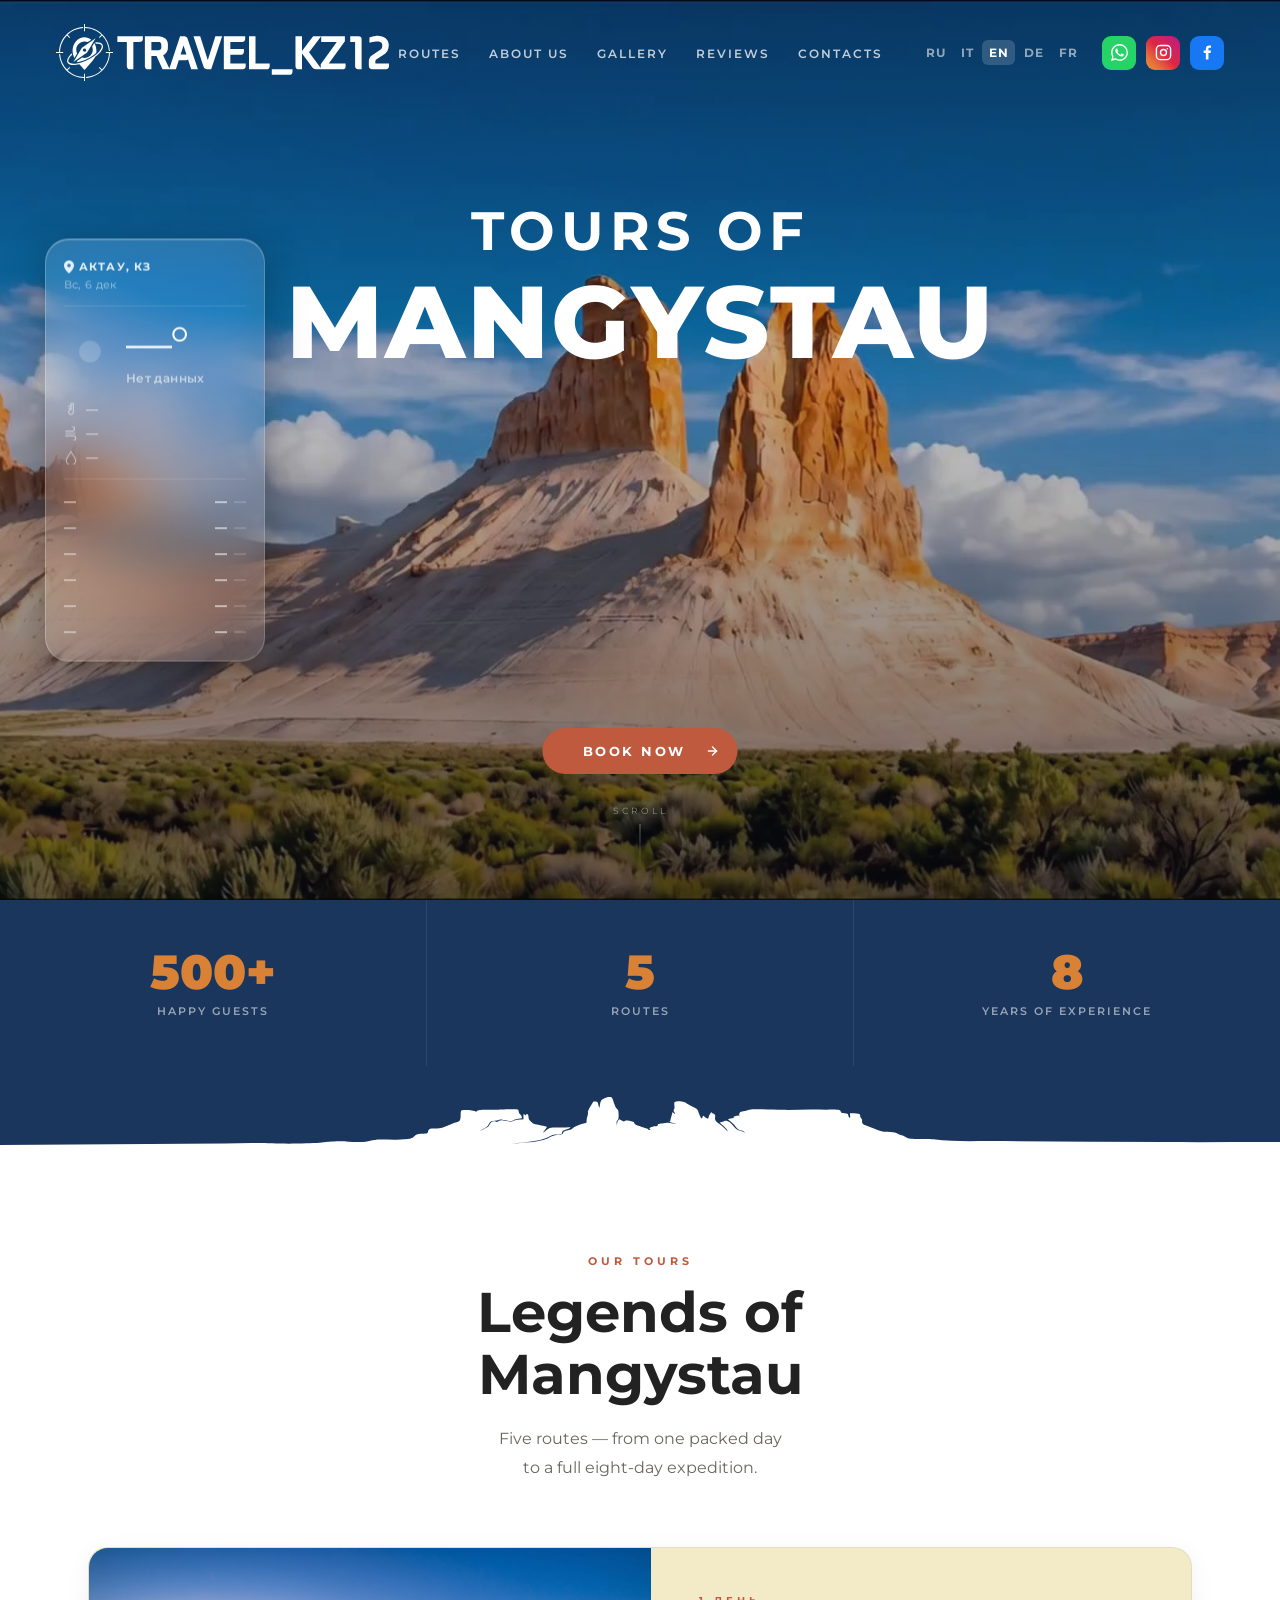
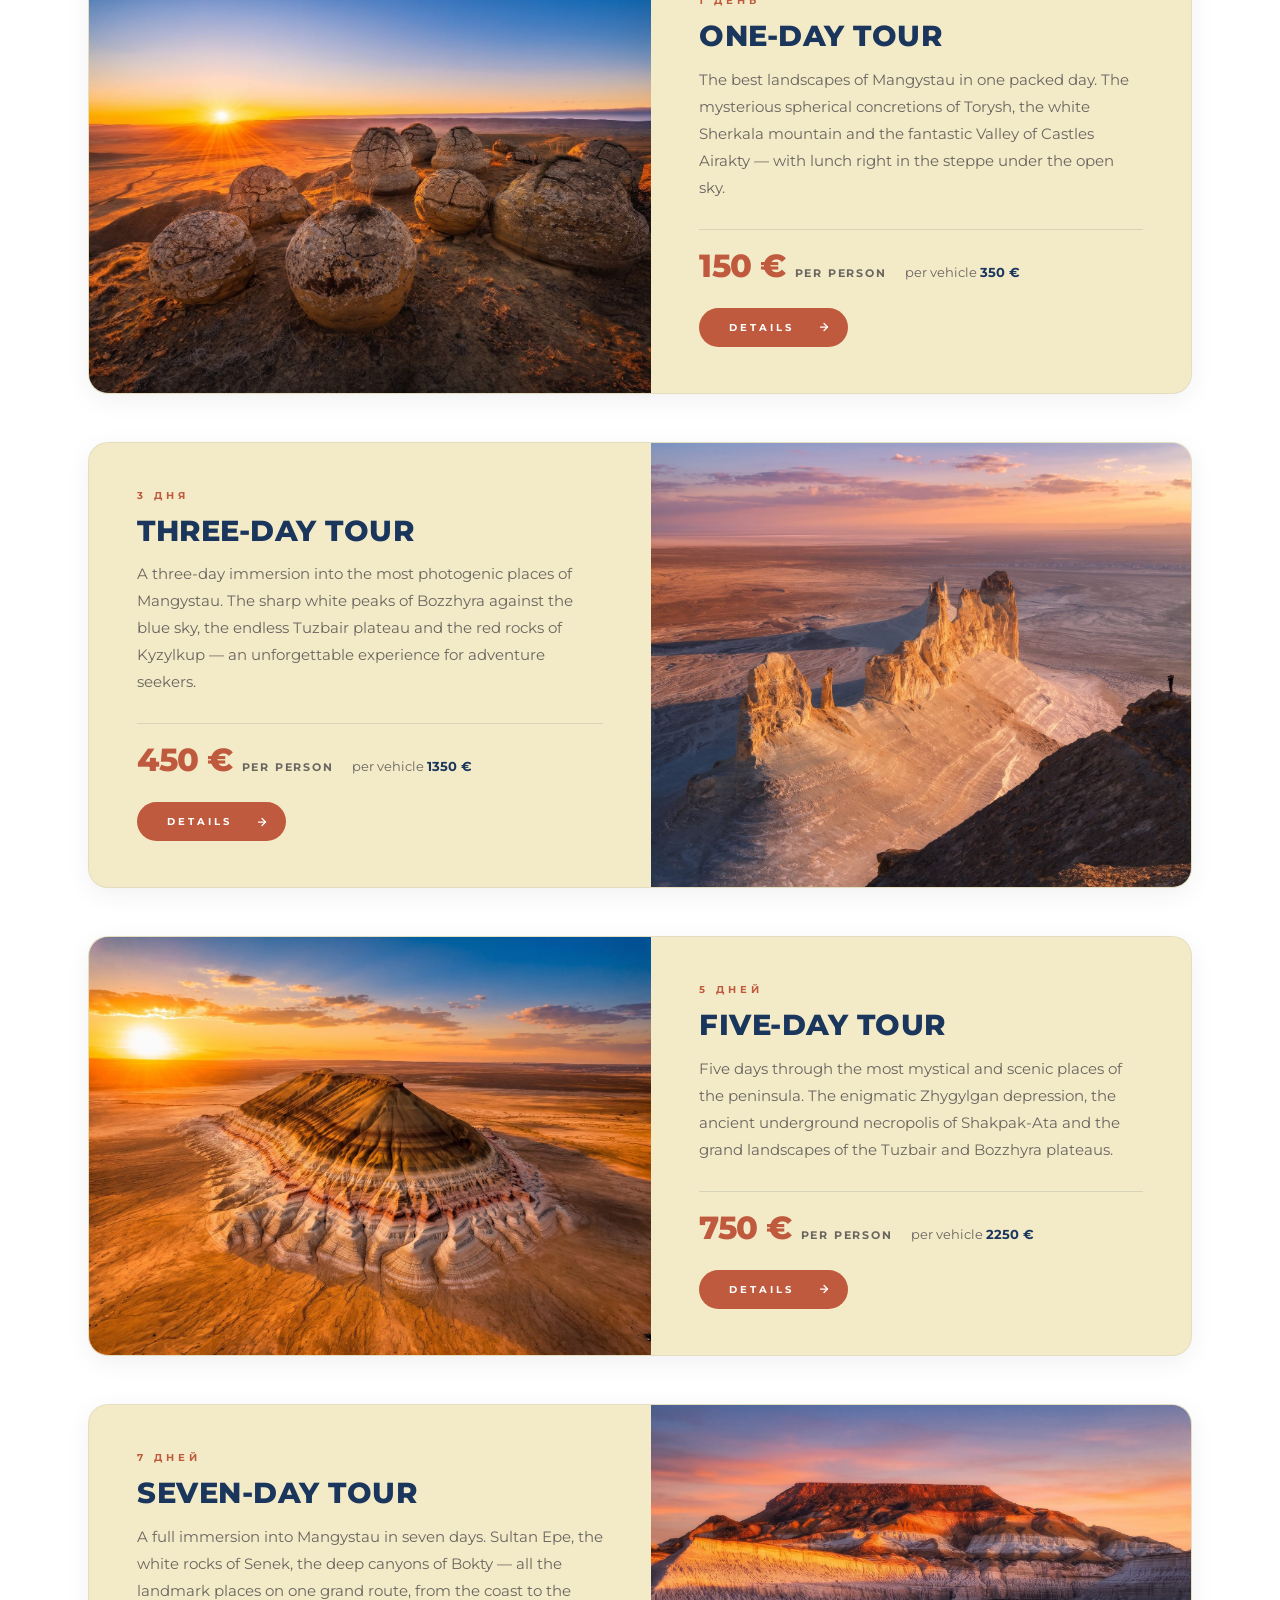
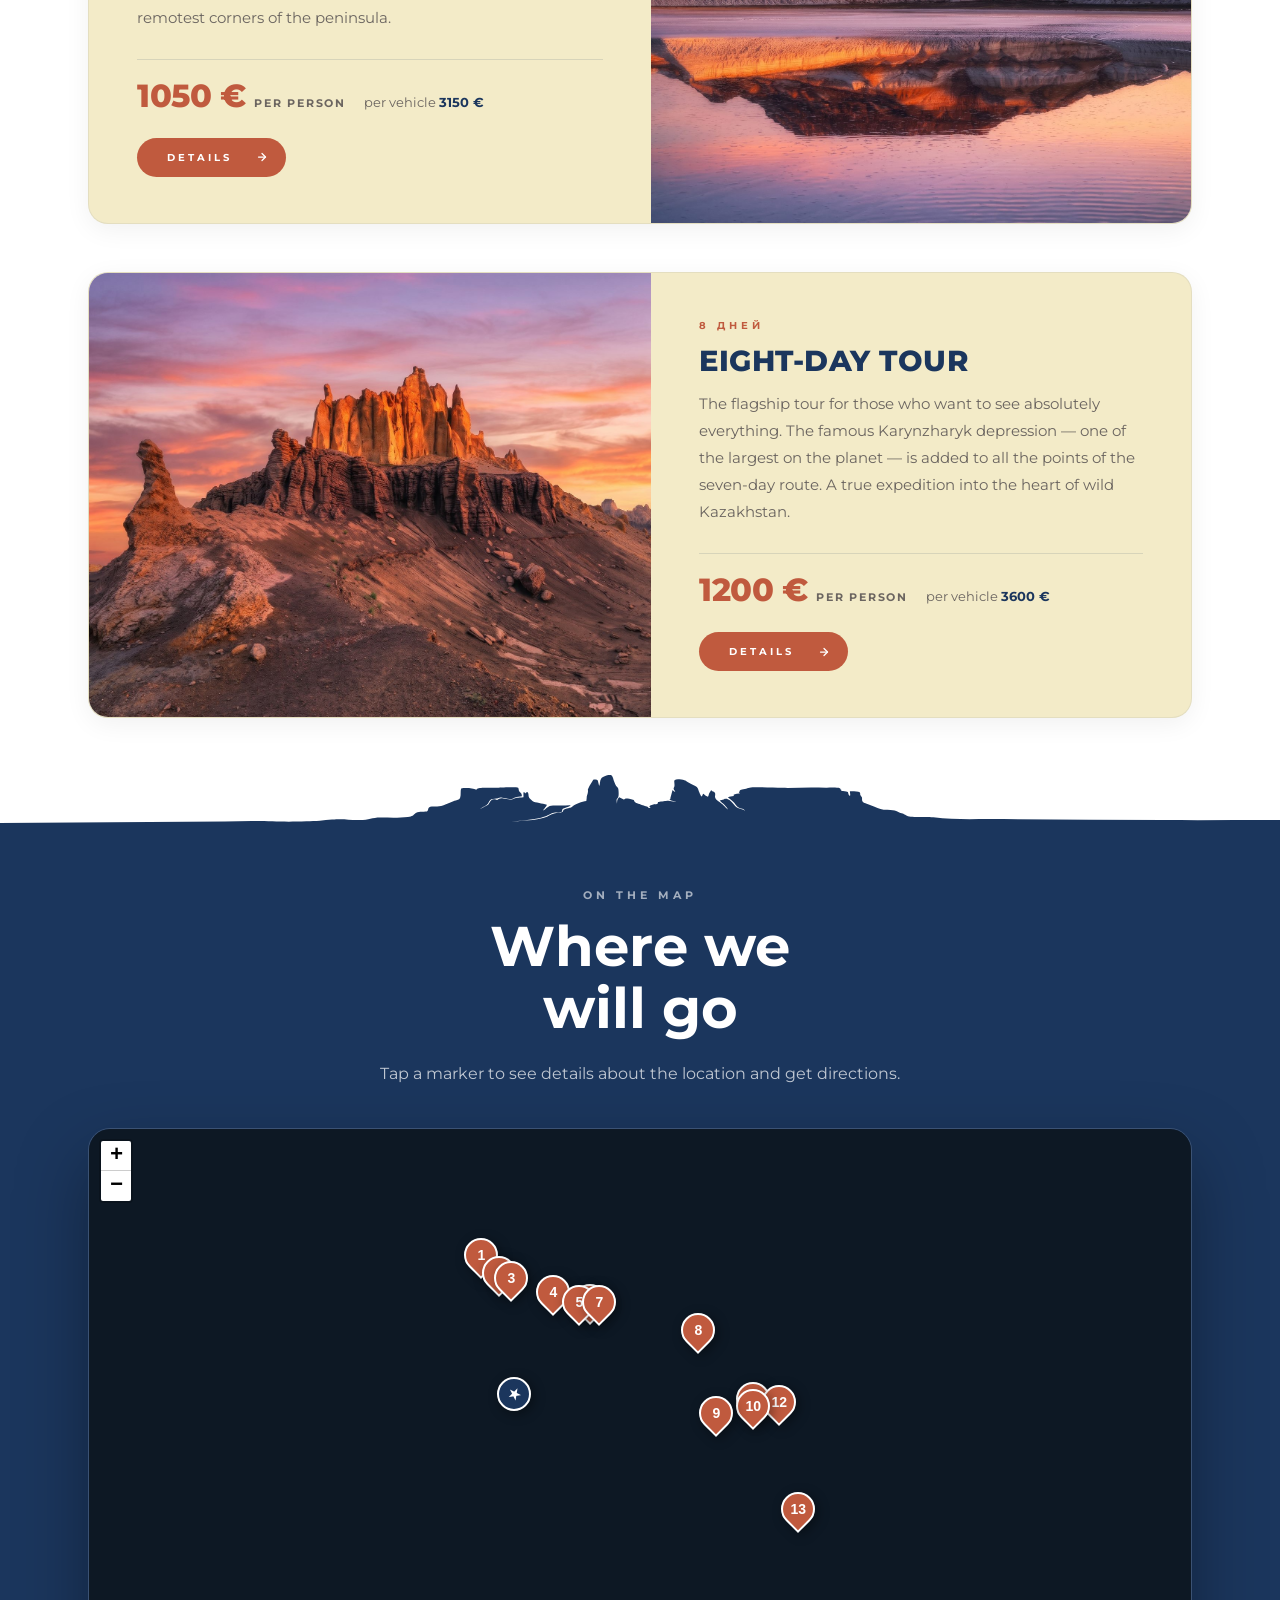
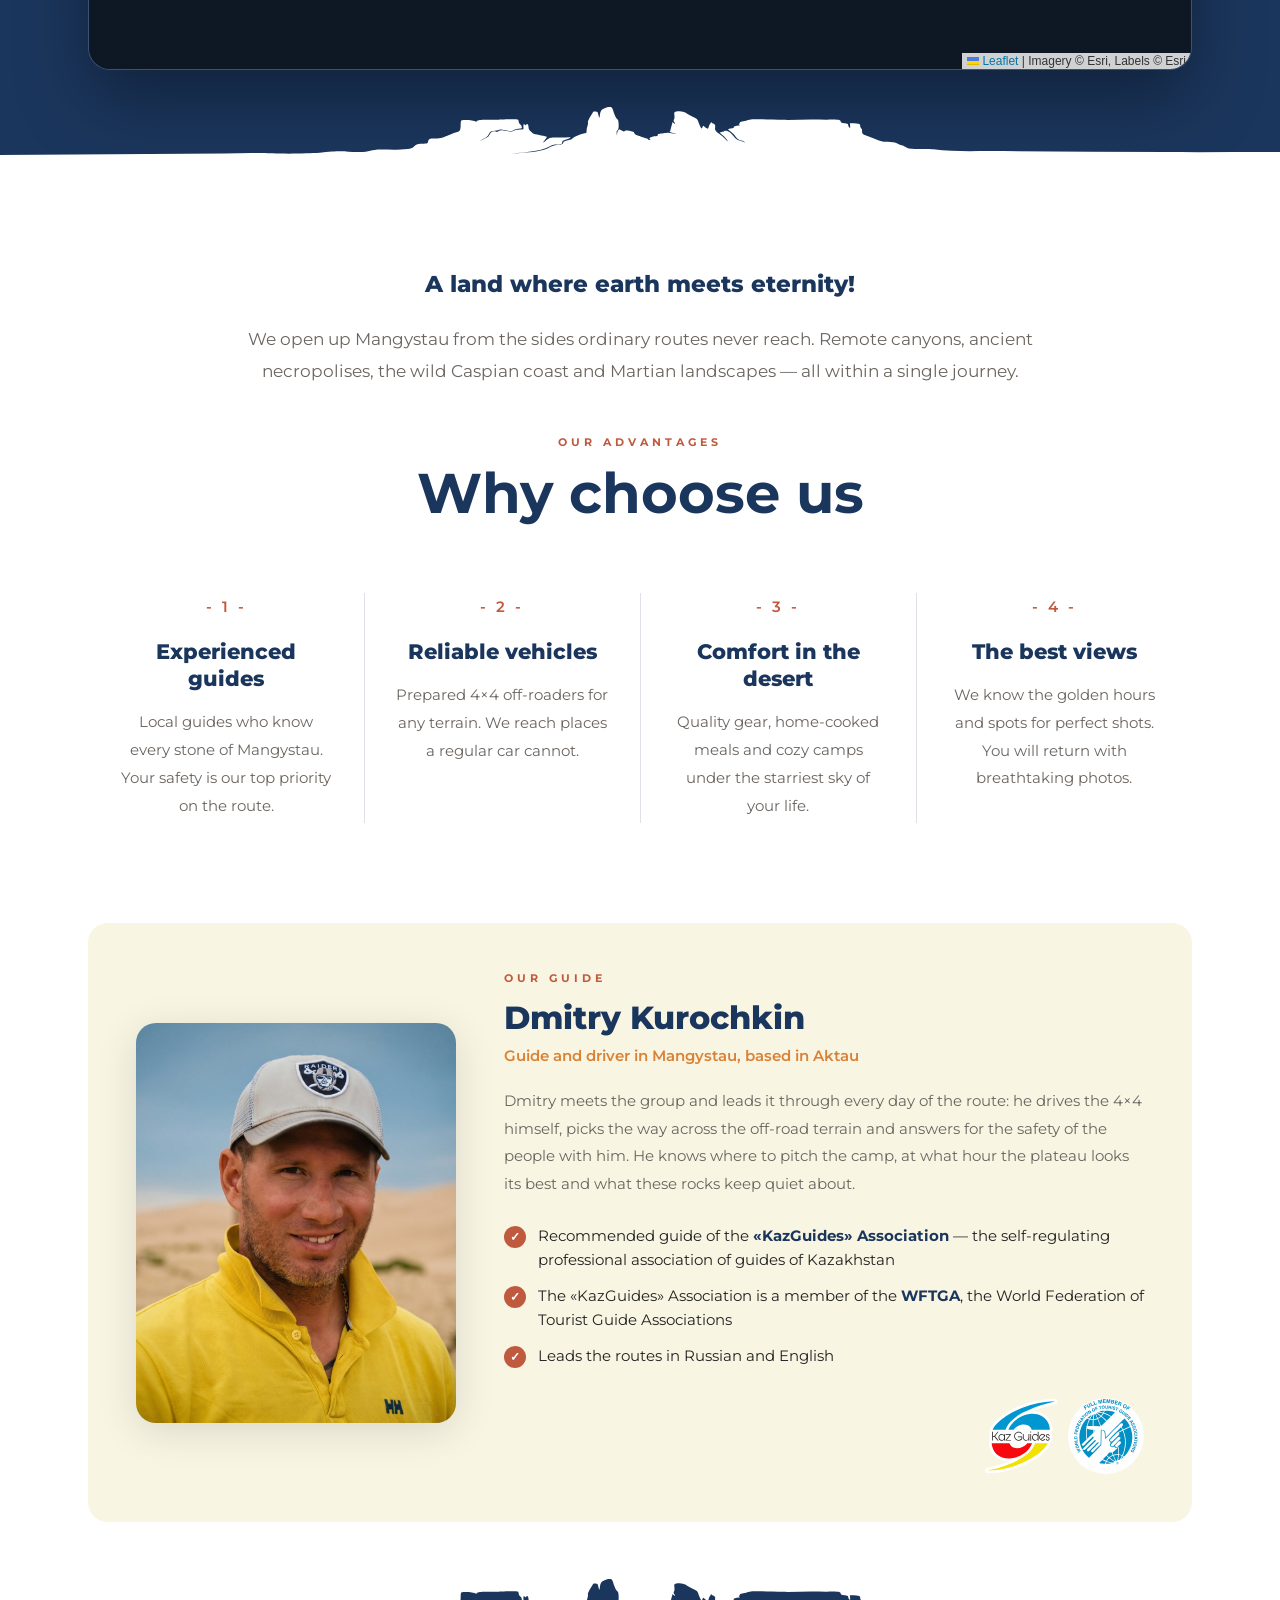
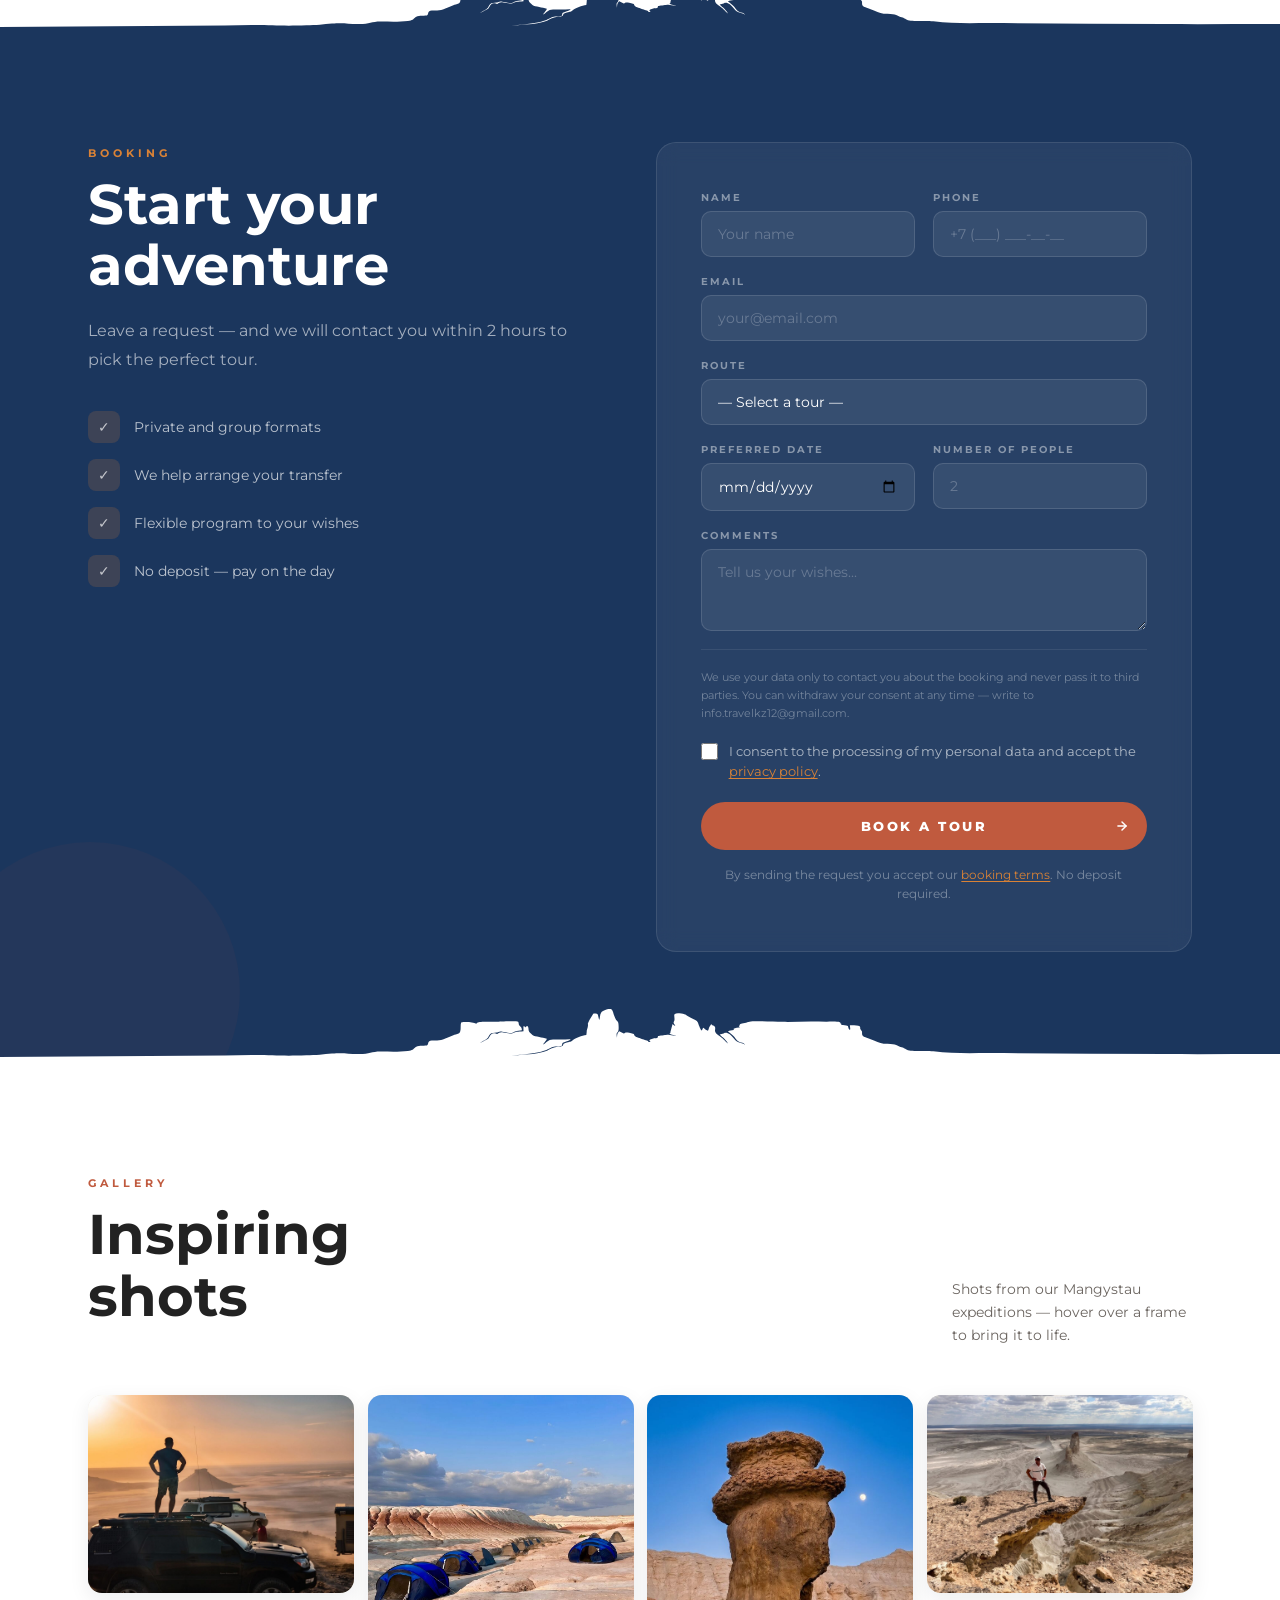
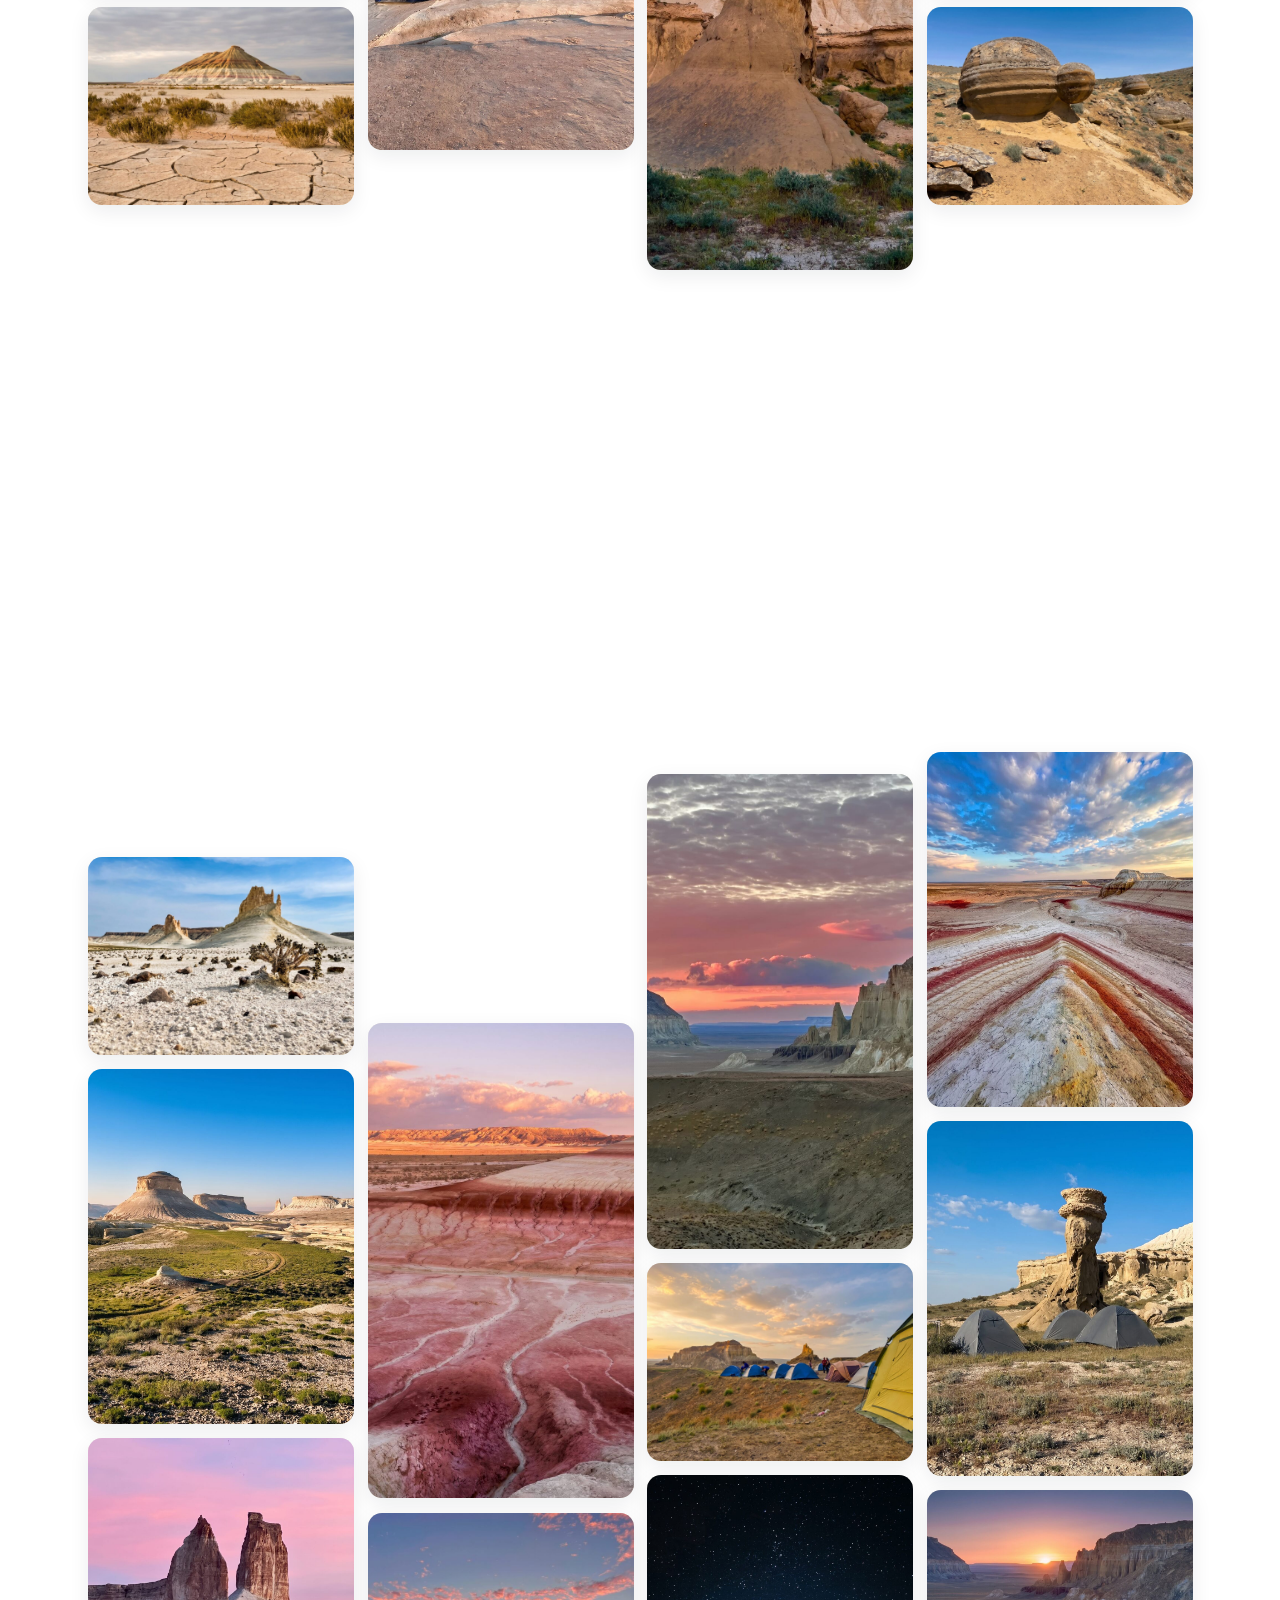
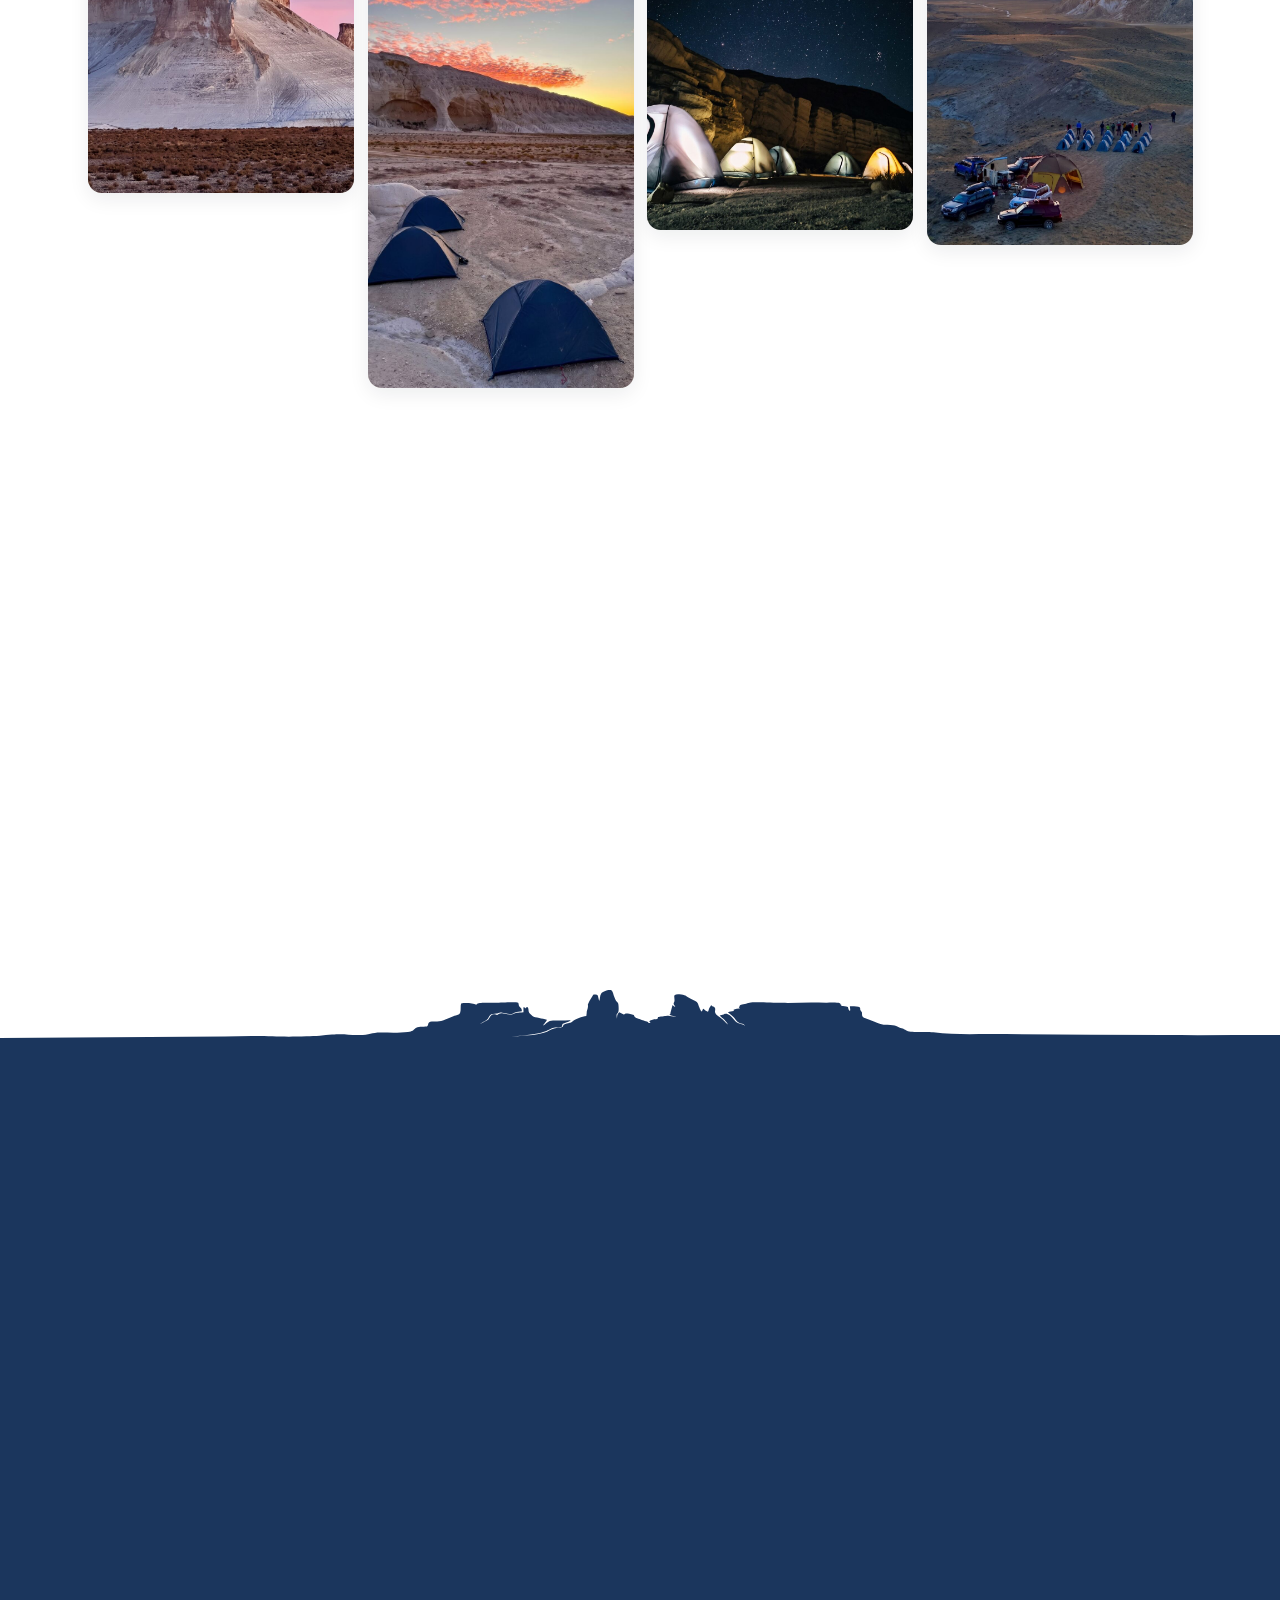
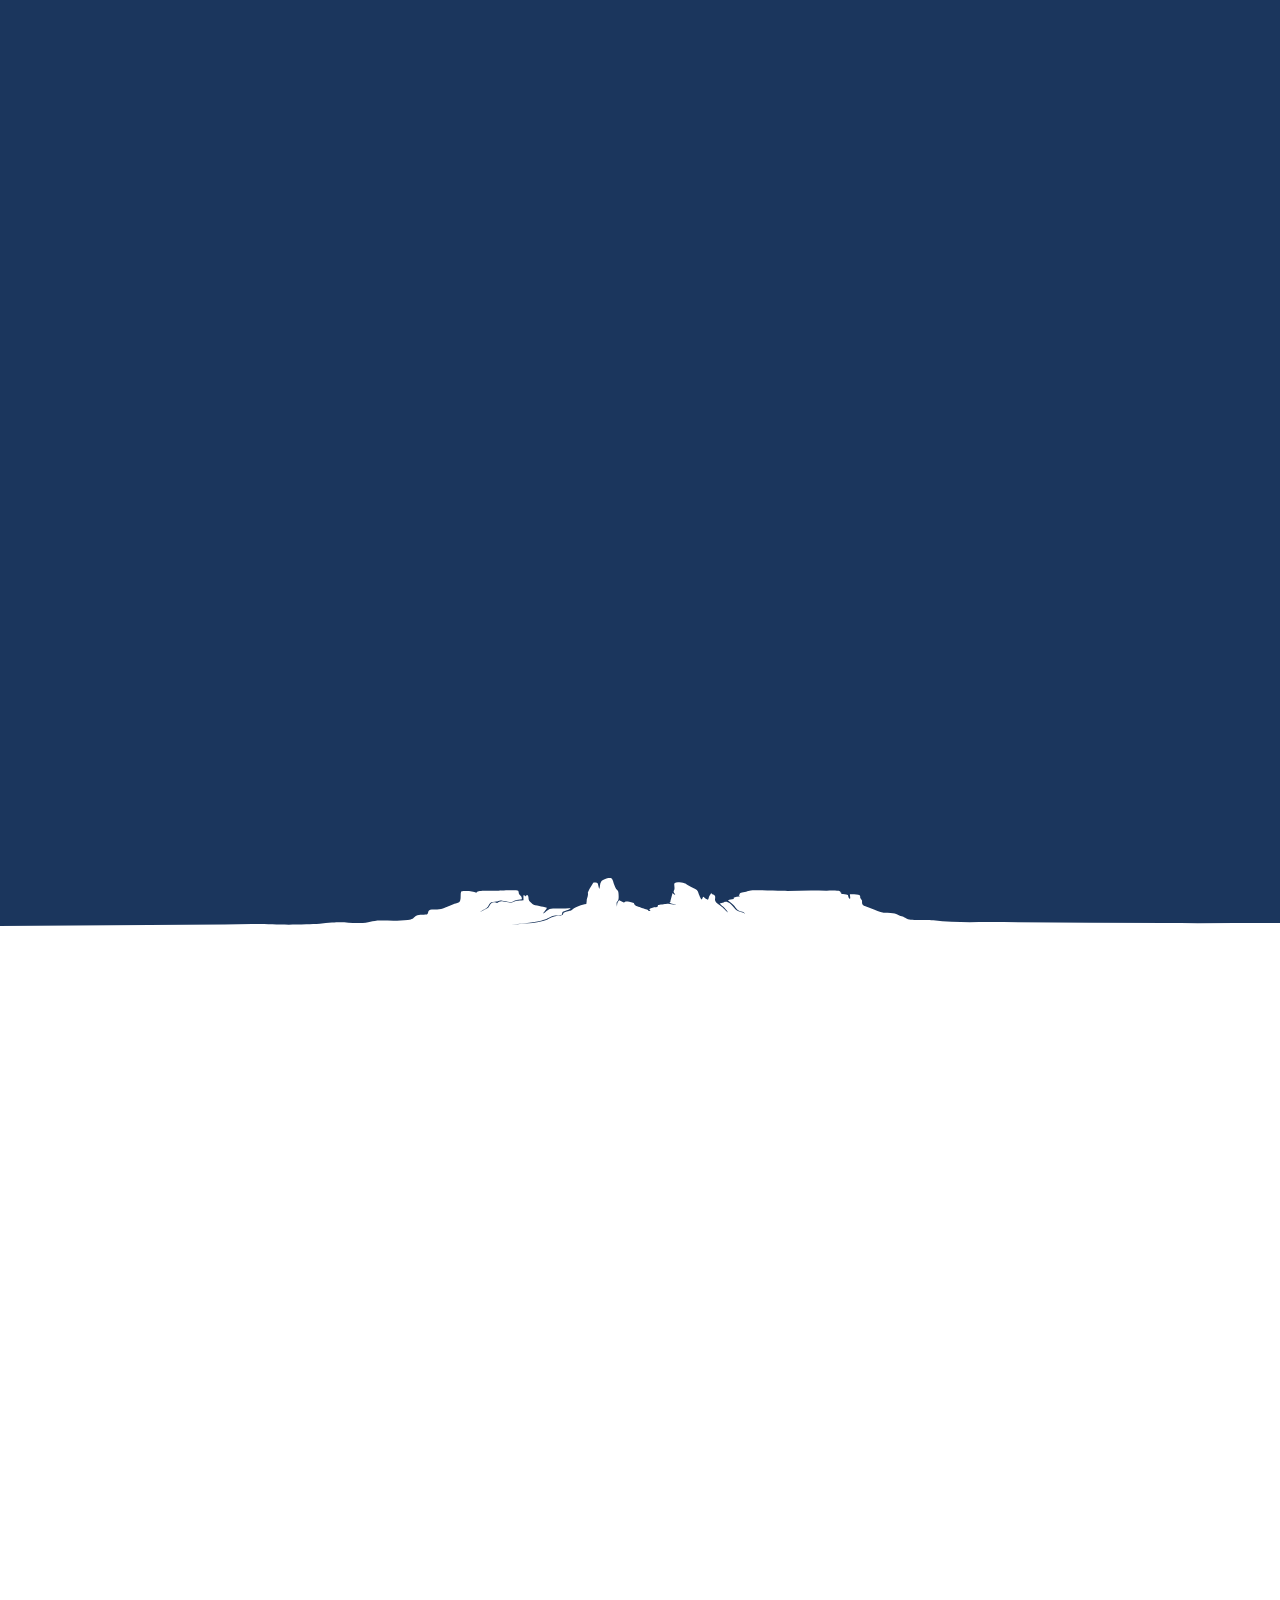
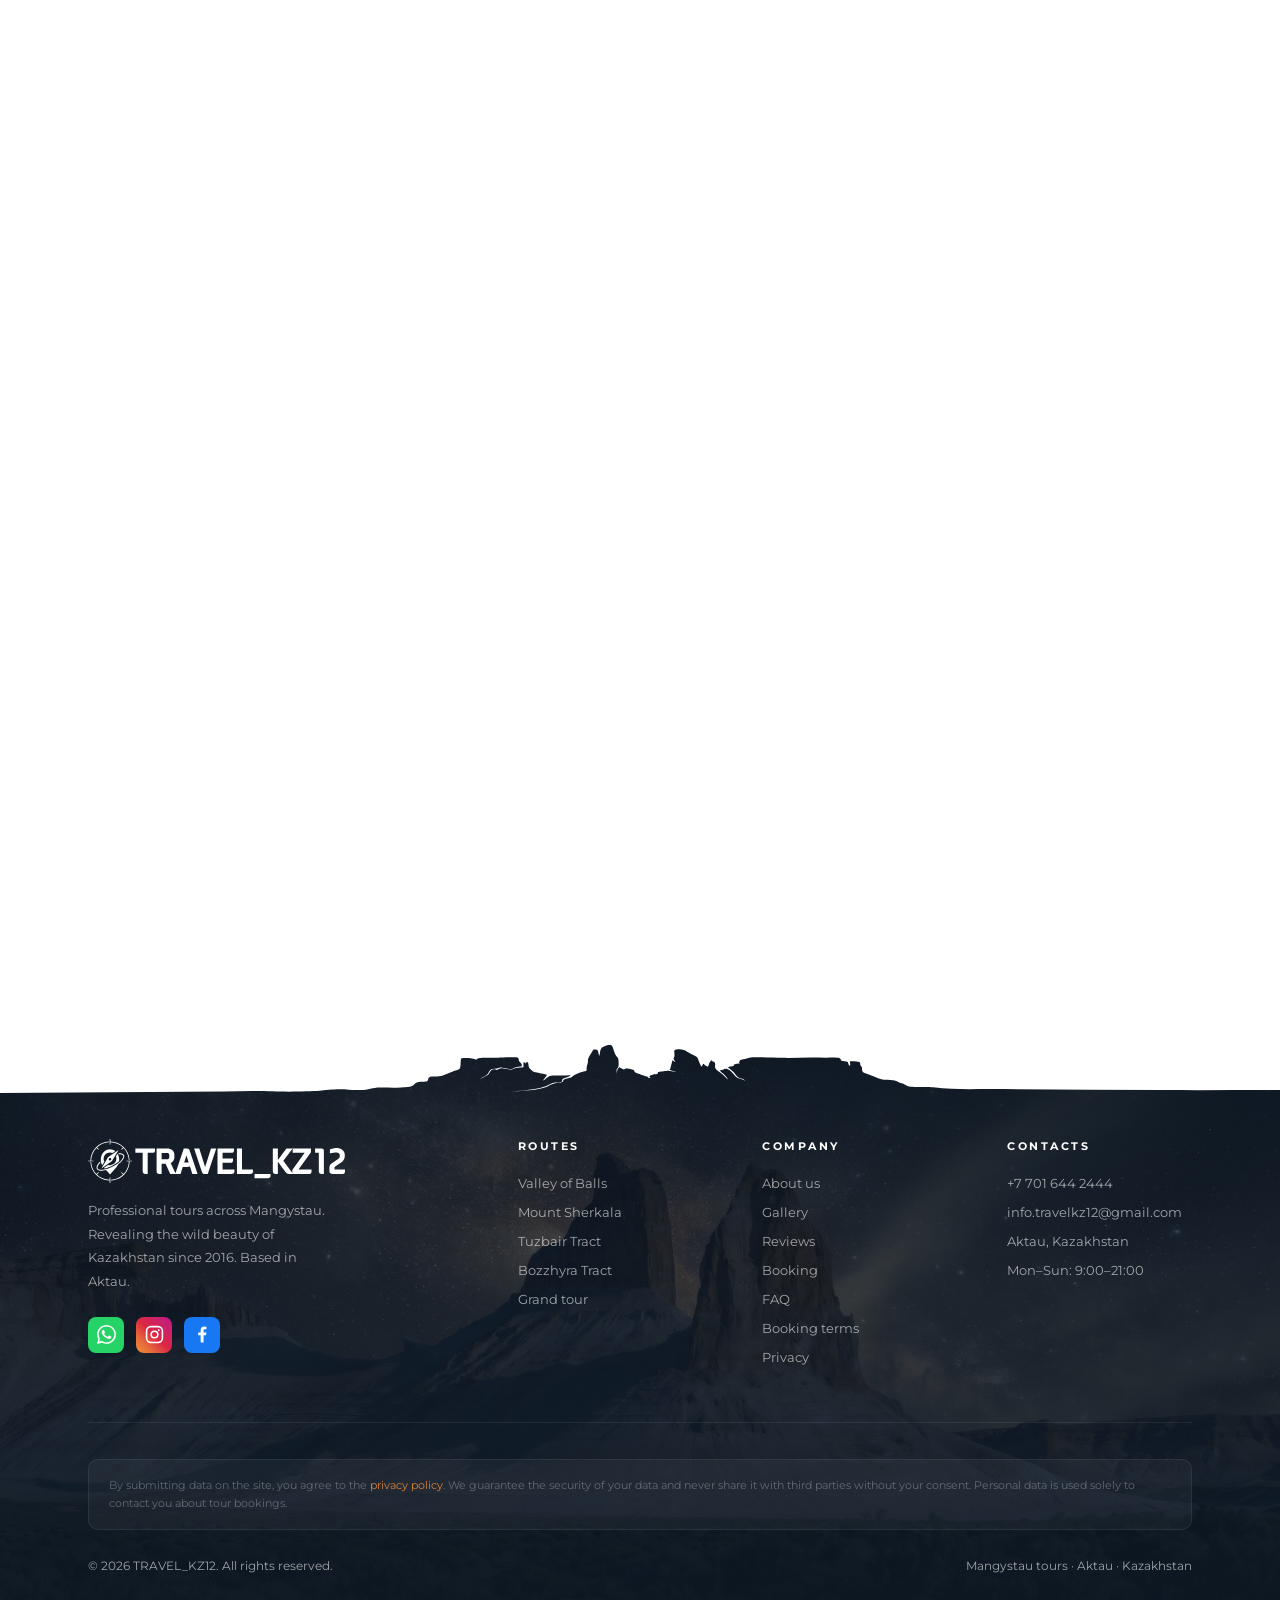
==== commit c6b4d90e: "Поднять заголовок над скалами и выровнять кнопку с чатом - "ТУРЫ ПО МАНГИСТАУ" теперь целиком над ве" ====
--- a/index.html
+++ b/index.html
@@ -145,7 +145,9 @@
   </script>
 
   <!-- Preload critical images -->
-  <link rel="preload" as="image" href="BG/hero-poster.jpg">
+  <link rel="preload" as="image" href="BG/hero-poster.jpg" media="(min-width: 769px)">
+  <link rel="preload" as="image" href="BG/hero-sky-mobile.webp" media="(max-width: 768px)">
+  <link rel="preload" as="image" href="BG/hero-rocks-mobile.webp" media="(max-width: 768px)">
   <link rel="preload" as="image" href="BG/BG%20%D0%B7%D0%B0%D0%B4%D0%BD%D1%8F%D1%8F%20%D0%BE%D1%81%D0%BD%D0%BE%D0%B2%D0%B0.png">
   <link rel="preload" as="image" href="BG/MANGISTAU.png">
 
@@ -521,13 +523,30 @@
     }
     /* Layer A visible by default (fallback if JS is off) */
     #heroVidA { opacity: 1; }
-    /* Mobile hero still image — hidden on desktop (video is used there) */
+    /* ── Mobile hero composition ──────────────────────────────────────
+       Two stacked layers: a full-bleed sunset sky (back) and the cut-out
+       rocks with a transparent sky (front). The rocks are scaled off the
+       viewport WIDTH and pinned to the bottom, so the skyline always sits
+       a known distance above the hero bottom (--hero-ridge) — that's what
+       the title is anchored to, so it always dips behind the peaks.
+       Rocks image is 1125x2000 (ratio 1.7778); its skyline is at ~50% of
+       the image height, its highest spires at ~36%.                      */
+    #hero {
+      --hero-fg-w: 112vw;                                   /* rock layer width  */
+      --hero-fg-h: min(calc(var(--hero-fg-w) * 1.7778), 100svh);
+      --hero-ridge: calc(var(--hero-fg-w) * 0.8889);        /* skyline above base */
+      --hero-peak:  calc(var(--hero-fg-w) * 1.1378);        /* spire tips above base */
+      /* negative sink keeps the whole wordmark clear of the spires */
+      --hero-sink:  -2vw;                                  /* how deep the title dips */
+    }
+    /* Mobile hero sky — hidden on desktop (video is used there) */
     .hero-mobile-img {
       position: absolute;
       inset: 0;
       width: 100%;
       height: 100%;
       object-fit: cover;
+      object-position: center bottom;
       z-index: 0;
       pointer-events: none;
       display: none;
@@ -536,15 +555,17 @@
        sits IN FRONT of the title so the text slides behind the peaks */
     .hero-fg-mobile {
       position: absolute;
-      inset: 0;
-      width: 100%;
-      height: 100%;
+      left: 50%;
+      bottom: 0;
+      width: var(--hero-fg-w);
+      height: var(--hero-fg-h);
+      margin-left: calc(var(--hero-fg-w) / -2);
+      max-width: none;
       object-fit: cover;
-      object-position: center;
+      object-position: center bottom;
       z-index: 5;
       pointer-events: none;
       display: none;
-      will-change: transform;
     }
     .hero-overlay {
       position: absolute;
@@ -1815,26 +1836,36 @@
       .hero-fg-mobile { display: block; }
       /* No darkening over the hero photo on mobile */
       .hero-overlay { display: none; }
-      /* Hero title — text block pulled up near the sky, tight + large.
-         z-index 2 keeps it behind the foreground rocks (z-index 5) for parallax */
+      /* Hero title — anchored to the rock skyline so the wordmark always
+         dips behind the peaks (--hero-ridge = skyline height above the hero
+         bottom, --hero-sink = how far the letters sink below it).
+         z-index 2 keeps it behind the foreground rocks (z-index 5). */
       #plx-title { display: none; }
       .hero-eyebrow {
-        top: 22%;
+        top: auto;
+        bottom: calc(var(--hero-peak) - var(--hero-sink));
         z-index: 2;
         will-change: transform, opacity;
         backface-visibility: hidden;
+        text-shadow: 0 2px 24px rgba(40,22,10,.38);
       }
       .hero-eyebrow-text {
-        font-size: clamp(26px, 8vw, 44px);
+        font-size: clamp(24px, 7.4vw, 44px);
         letter-spacing: 5px;
-        margin-bottom: 6px;
+        margin-bottom: 4px;
       }
       .hero-title-mob {
         display: block;
-        font-size: clamp(38px, 12.5vw, 60px);
+        font-size: clamp(36px, 12.4vw, 60px);
         letter-spacing: .5px;
+        margin-top: 0;
       }
-      .hero-cta { bottom: 18%; }
+      /* line the CTA up with the floating chat button on the right:
+         fab sits at bottom 76px and is 42px tall (centre 97px above the
+         base), the pill is 46px tall -> 97 - 23 = 74px */
+      .hero-cta { bottom: 74px; }
+      /* no room left under the CTA once it lines up with the chat button */
+      .scroll-cue { display: none; }
 
       .container { padding: 0 20px; }
 
@@ -1937,6 +1968,35 @@
       .footer-bottom { justify-content: center; text-align: center; font-size: 14px; }
 
       #btt { right: 16px; bottom: 20px; }
+    }
+
+    /* Small tablets: the 9:16 rock layer can't be width-fitted without towering
+       over the viewport, so fall back to a centred cover crop and a
+       percentage-anchored title. */
+    @media (min-width: 601px) and (max-width: 768px) and (orientation: portrait) {
+      .hero-mobile-img { object-position: center; }
+      .hero-fg-mobile {
+        left: 0;
+        margin-left: 0;
+        width: 100%;
+        height: 100%;
+        object-position: center;
+      }
+      .hero-eyebrow { bottom: auto; top: 19%; }   /* clear of the spire tips (~31%) */
+    }
+
+    /* Phones held sideways: a 9:16 still blown up to a wide, short viewport
+       shows nothing but rock, so use the wide-format hero video there and
+       tighten the stack to fit the little vertical room. */
+    @media (max-width: 768px) and (orientation: landscape) {
+      .hero-video { display: block; }
+      .hero-mobile-img, .hero-fg-mobile { display: none; }
+      .hero-overlay { display: block; }
+      .hero-eyebrow { bottom: auto; top: 16%; text-shadow: none; }
+      .hero-eyebrow-text { font-size: 22px; letter-spacing: 4px; margin-bottom: 2px; }
+      .hero-title-mob { font-size: 42px; }
+      .hero-cta { bottom: 74px; }
+      .scroll-cue { display: none; }
     }
 
     @media (max-width: 480px) {
@@ -2183,8 +2243,8 @@
   <video class="hero-video" id="heroVidB" muted playsinline preload="none" poster="BG/hero-poster.jpg" aria-hidden="true">
     <source src="NEW%20HERO.mp4" type="video/mp4">
   </video>
-  <img class="hero-mobile-img" src="BG/hero-mobile.jpg" alt="Скалы Мангистау" aria-hidden="true">
-  <img class="hero-fg-mobile" src="BG/hero-fg.webp" alt="" aria-hidden="true">
+  <img class="hero-mobile-img" src="BG/hero-sky-mobile.webp" alt="" aria-hidden="true">
+  <img class="hero-fg-mobile" src="BG/hero-rocks-mobile.webp" alt="" aria-hidden="true">
   <div class="hero-overlay" aria-hidden="true"></div>
   <div class="plx" id="plx-title" aria-hidden="true"></div>
 
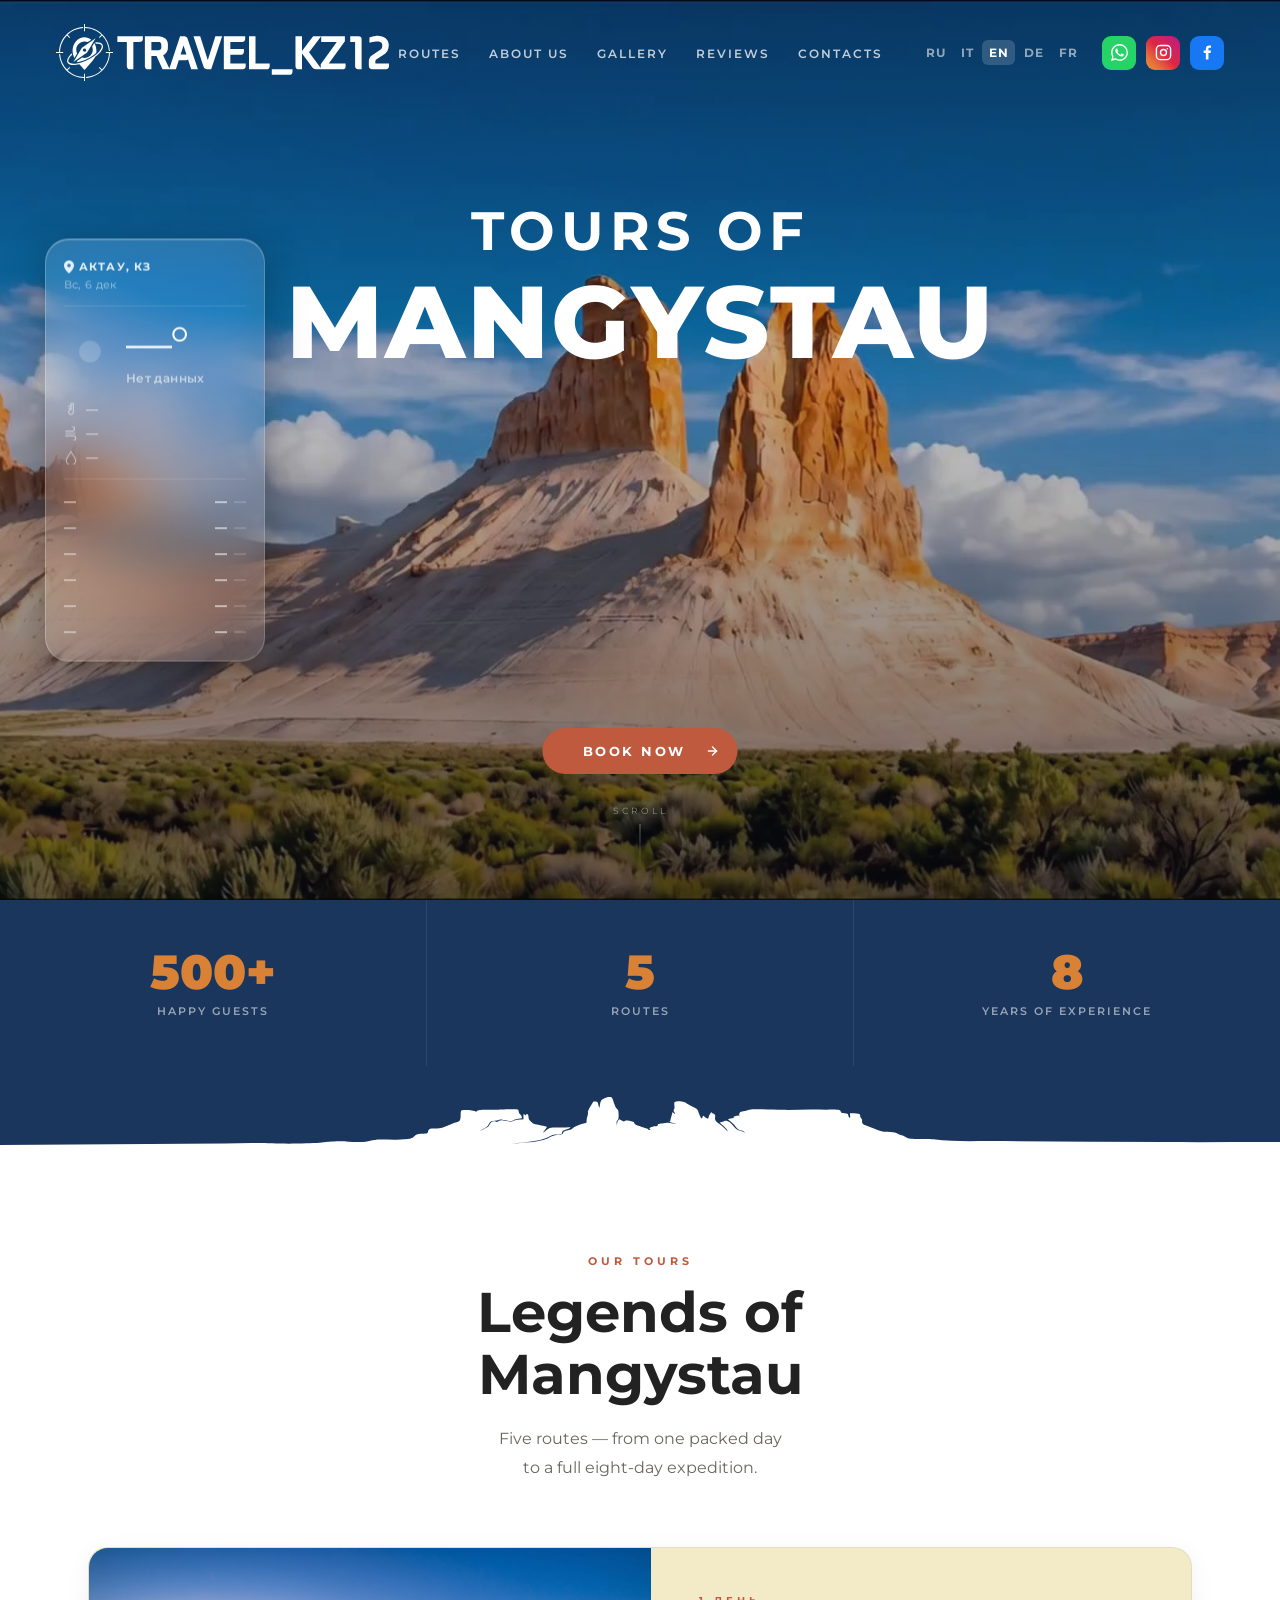
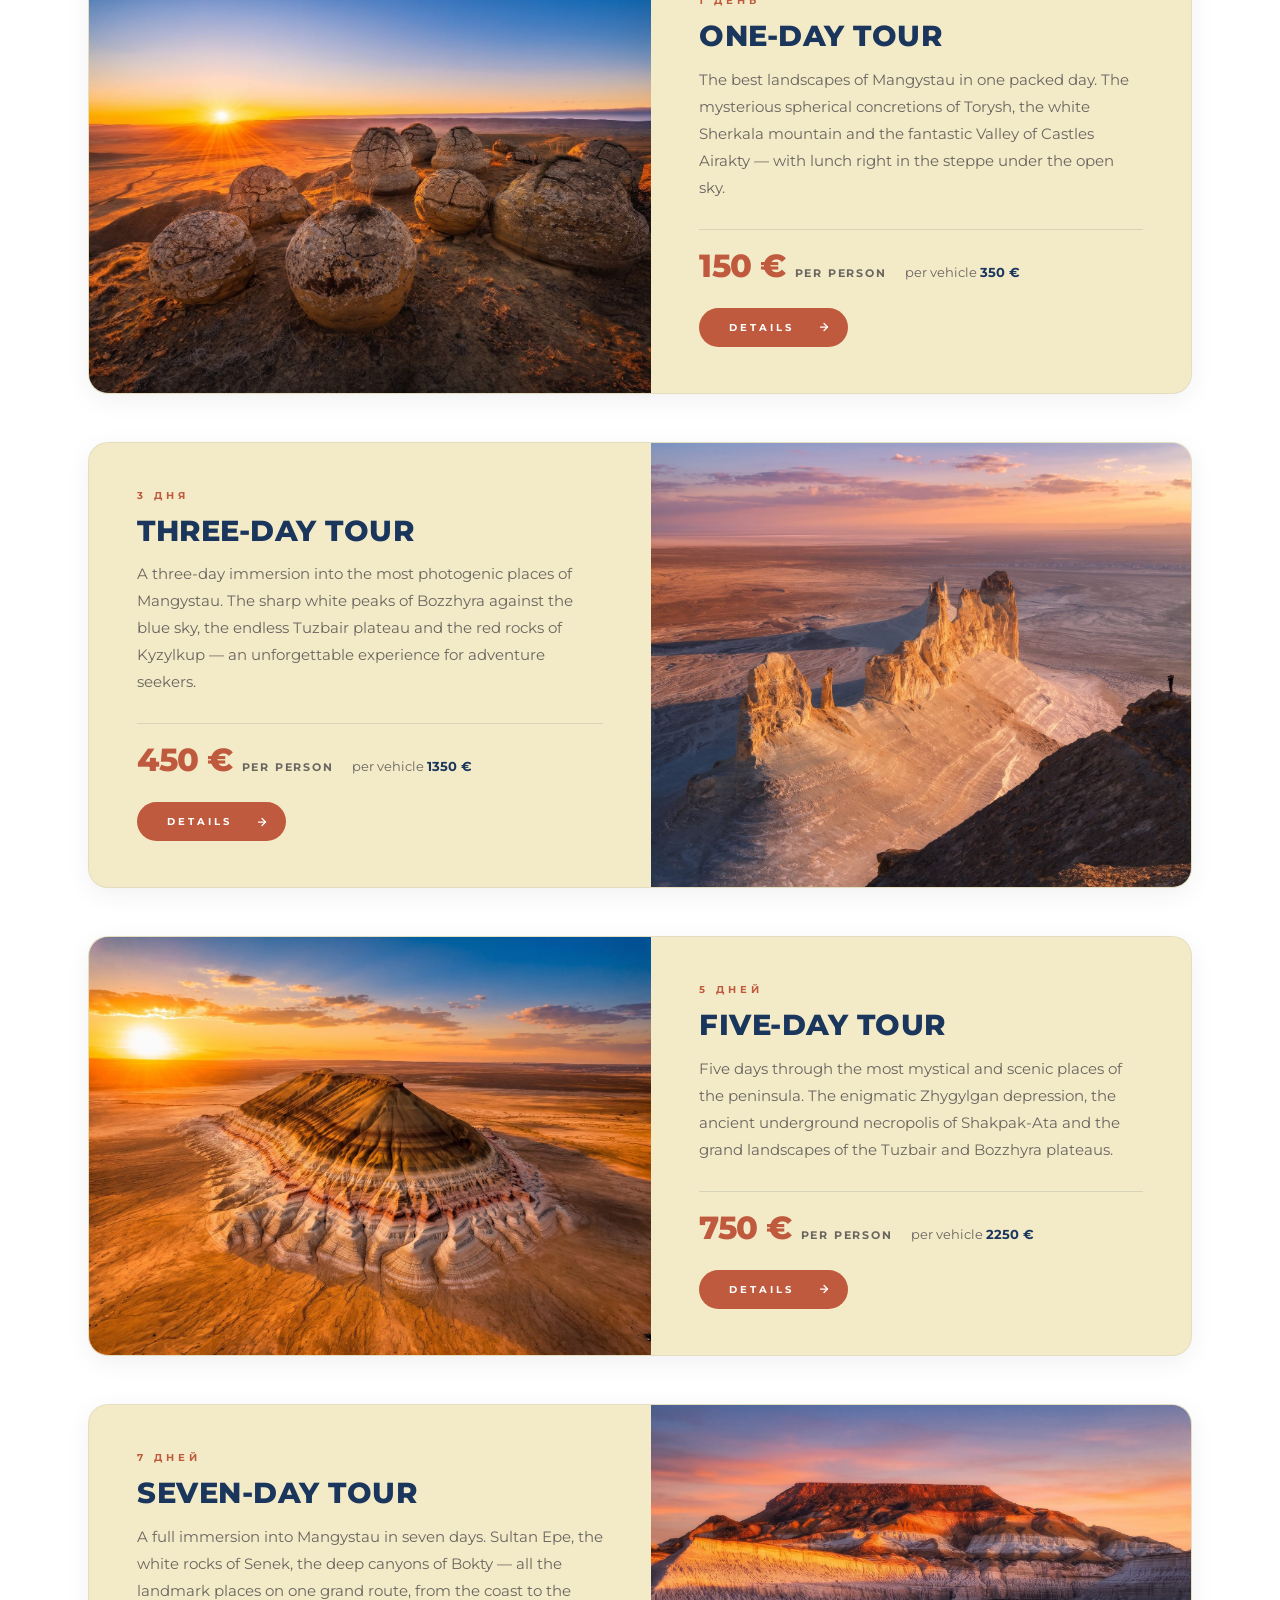
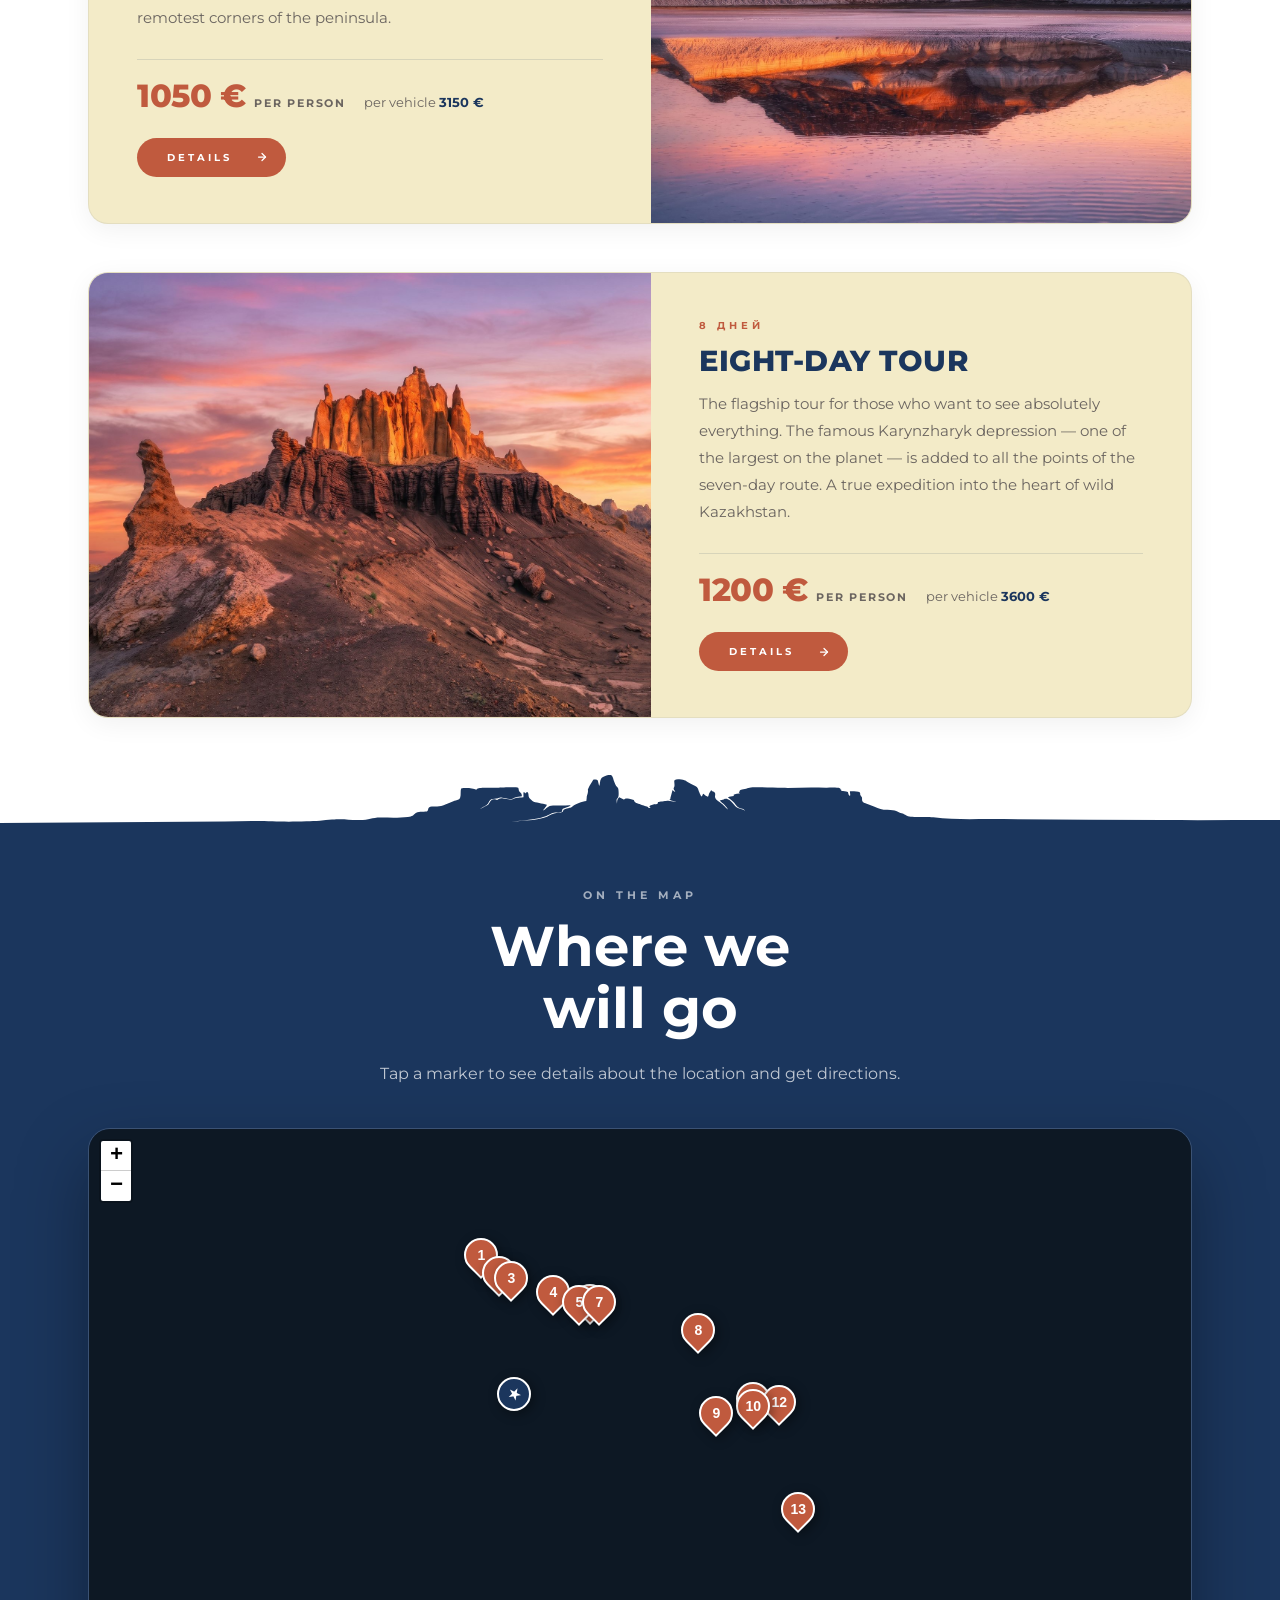
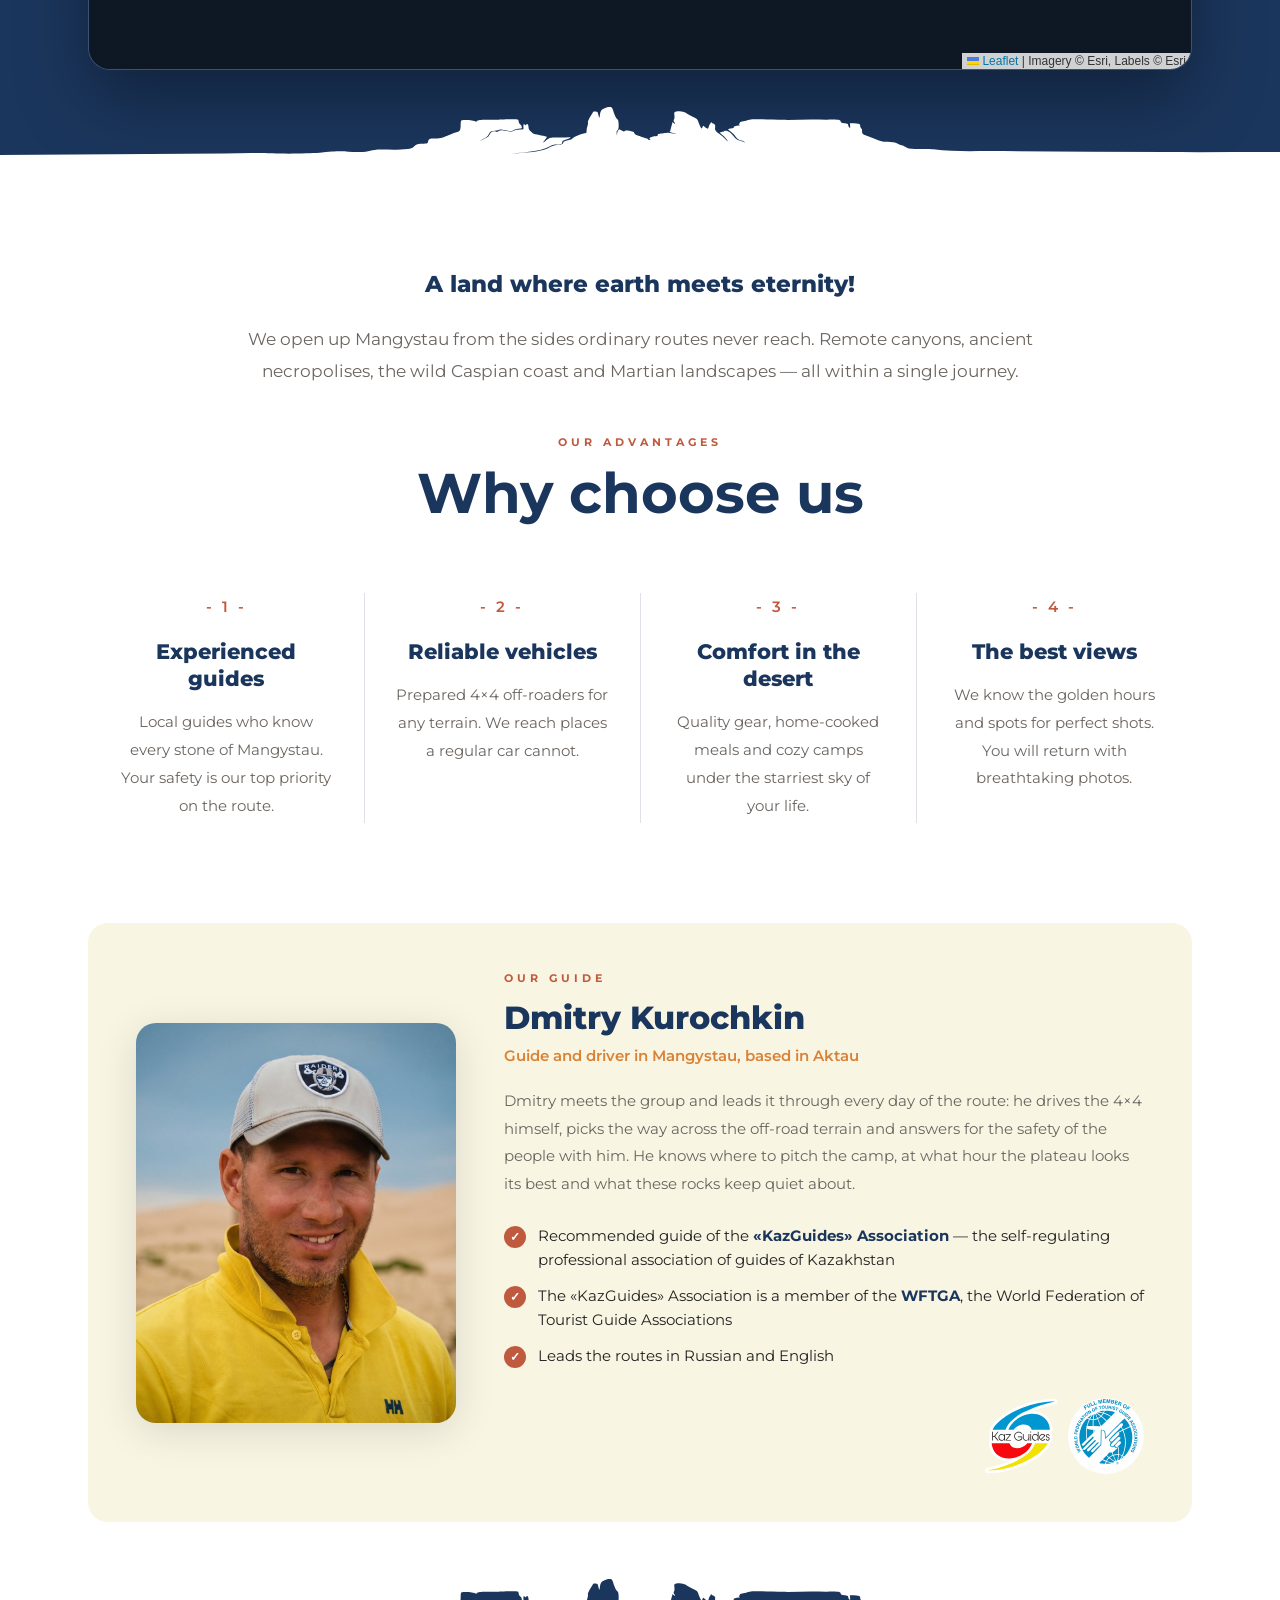
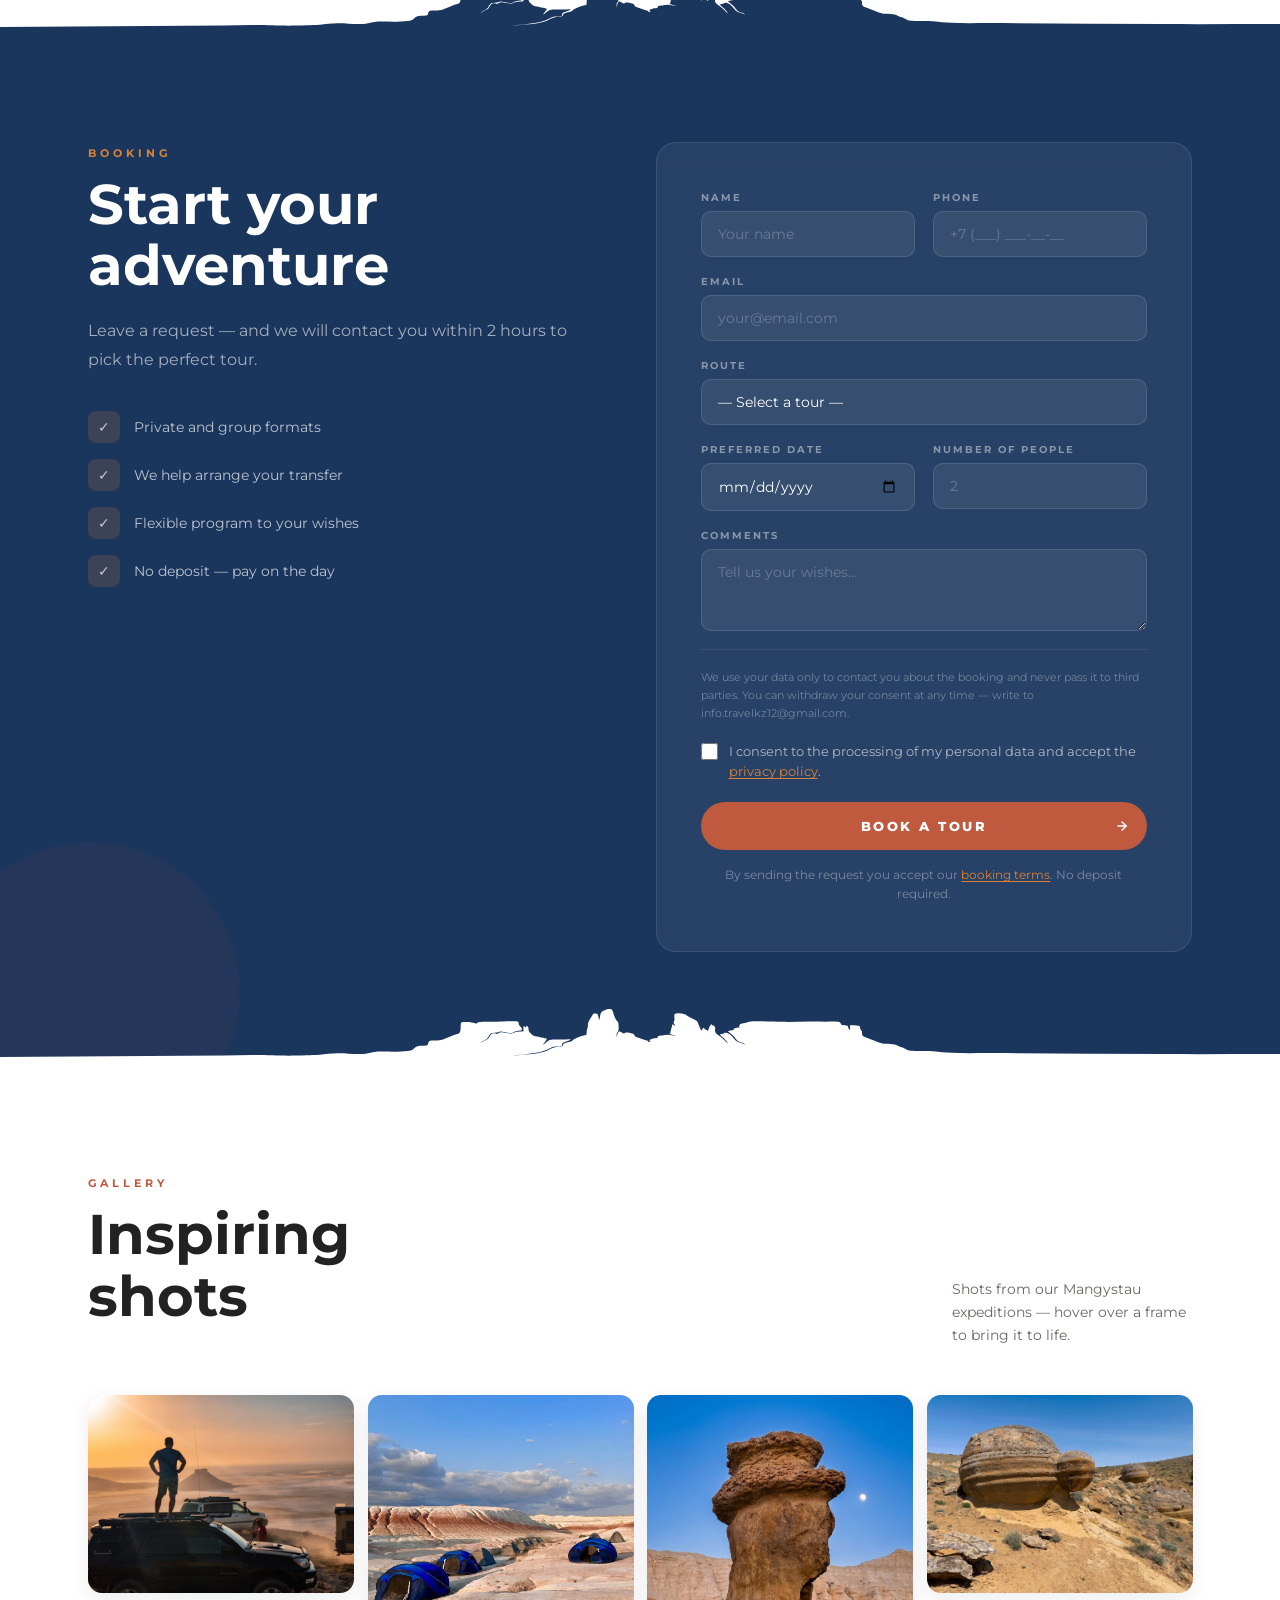
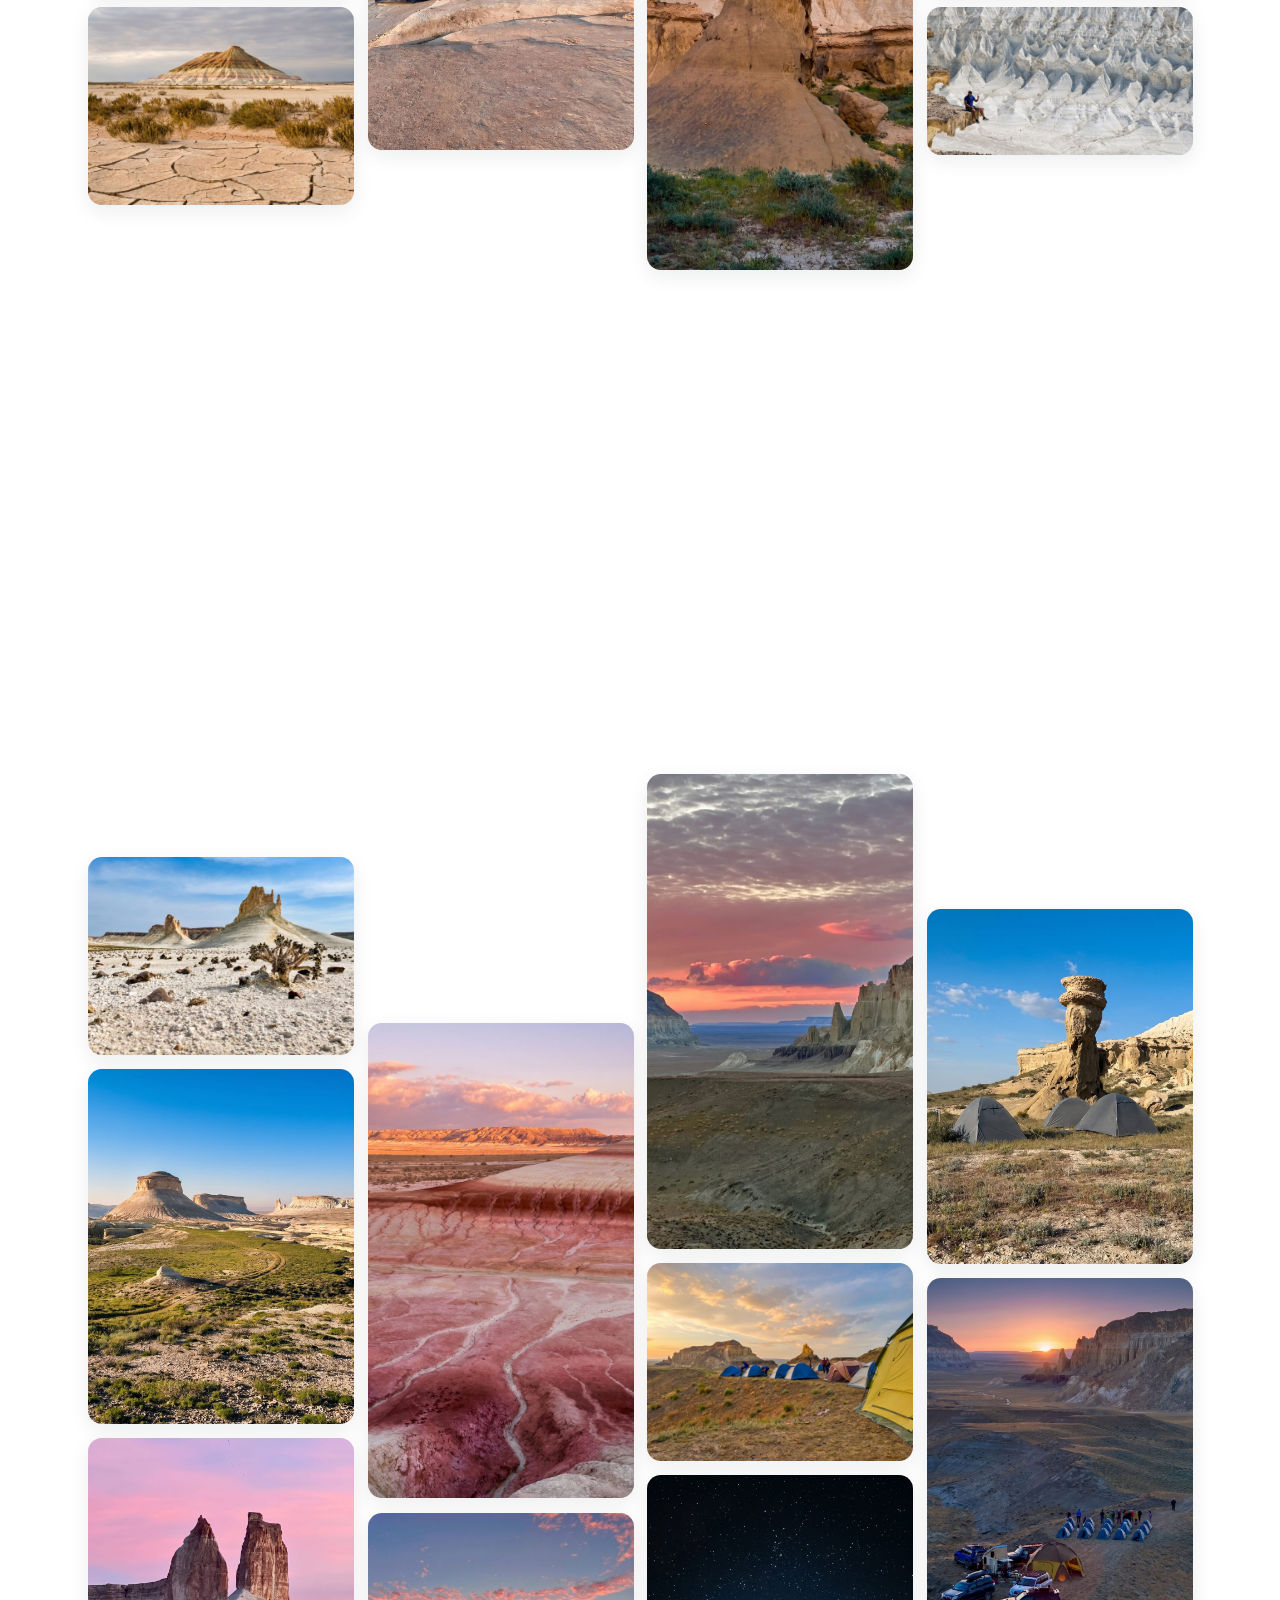
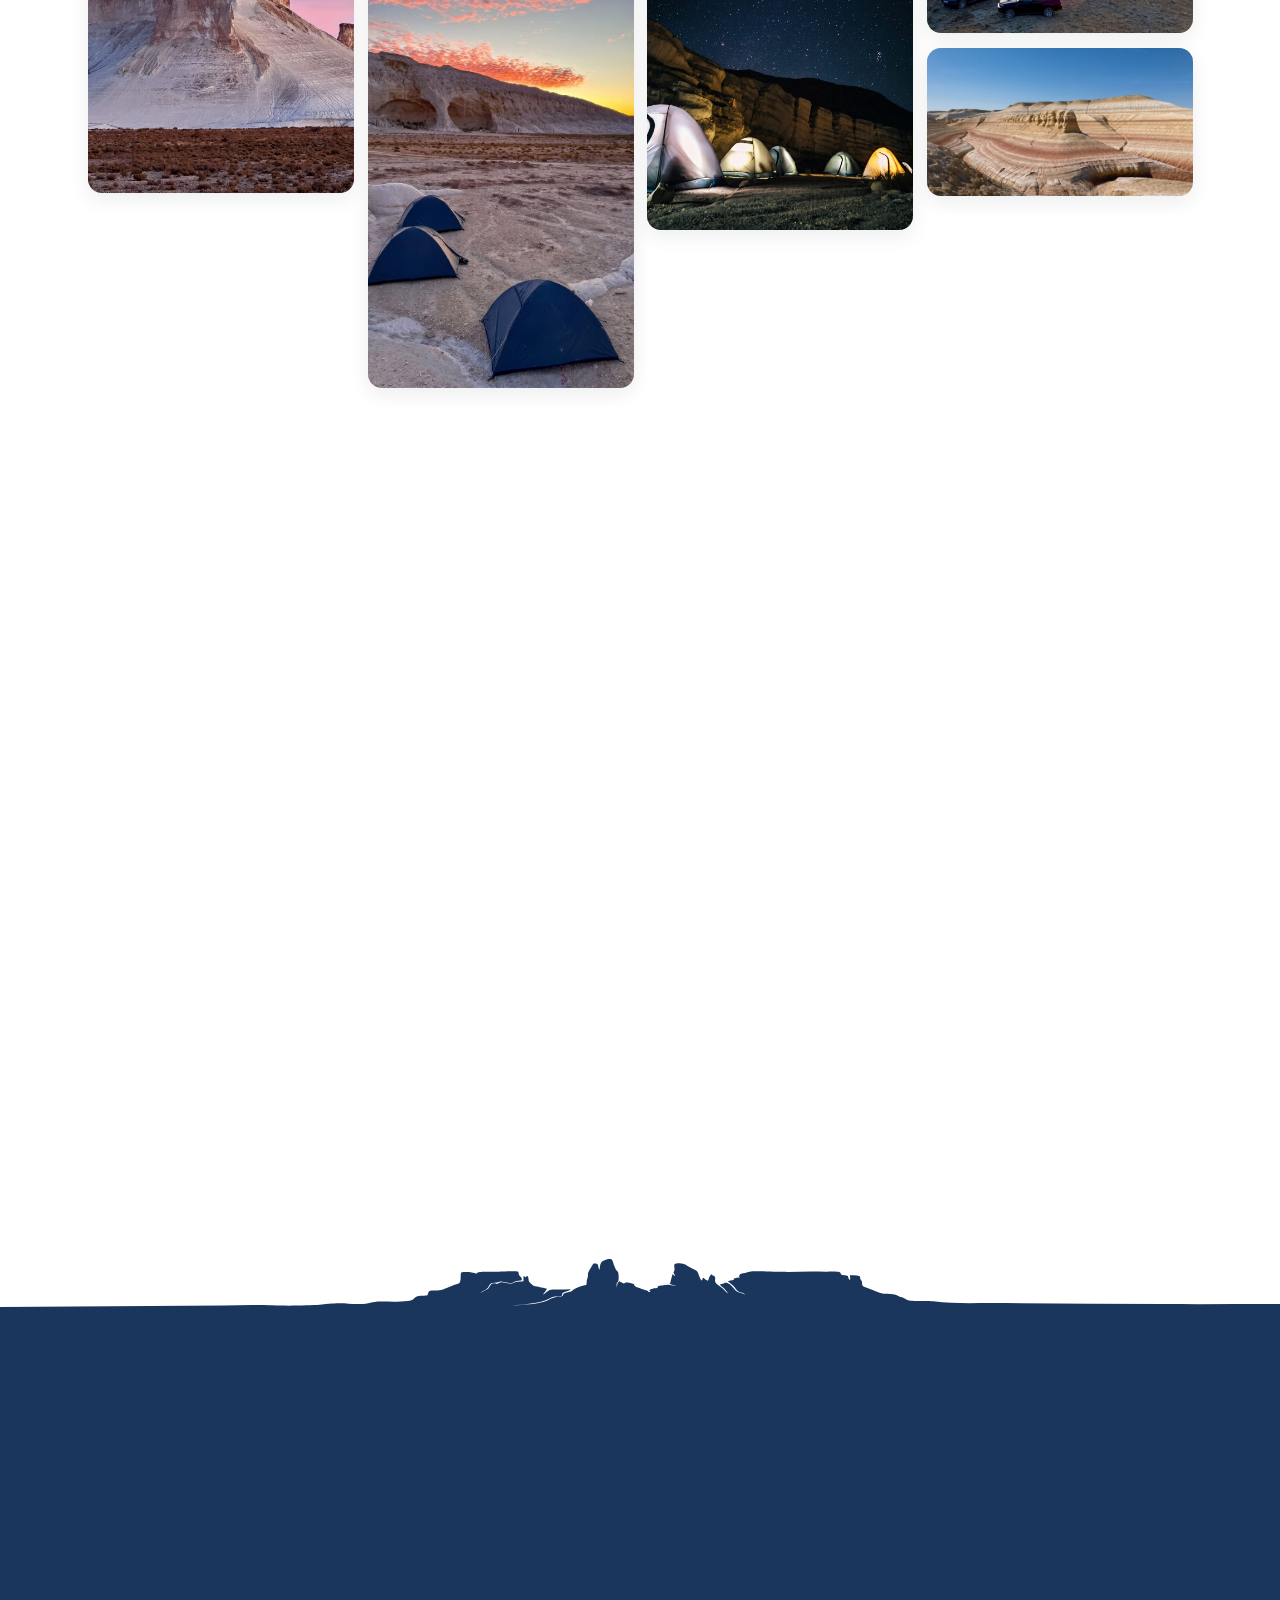
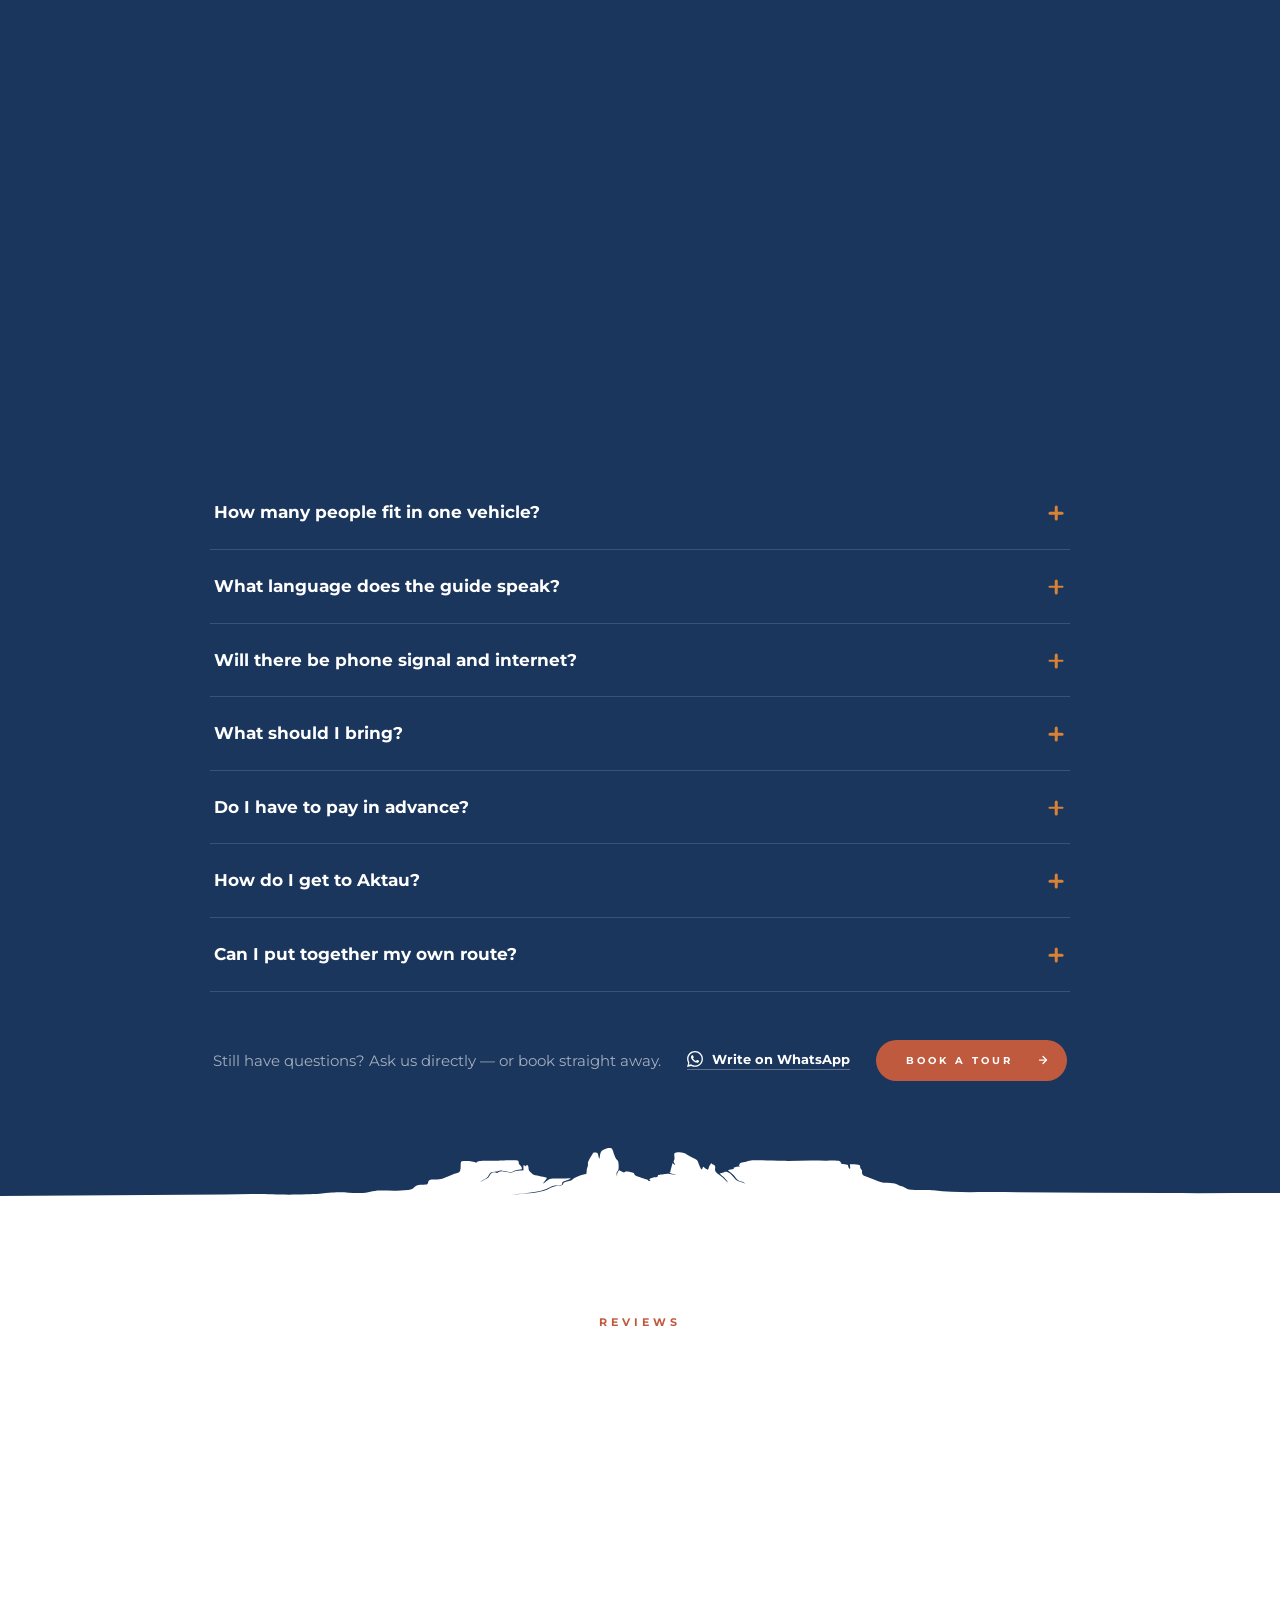
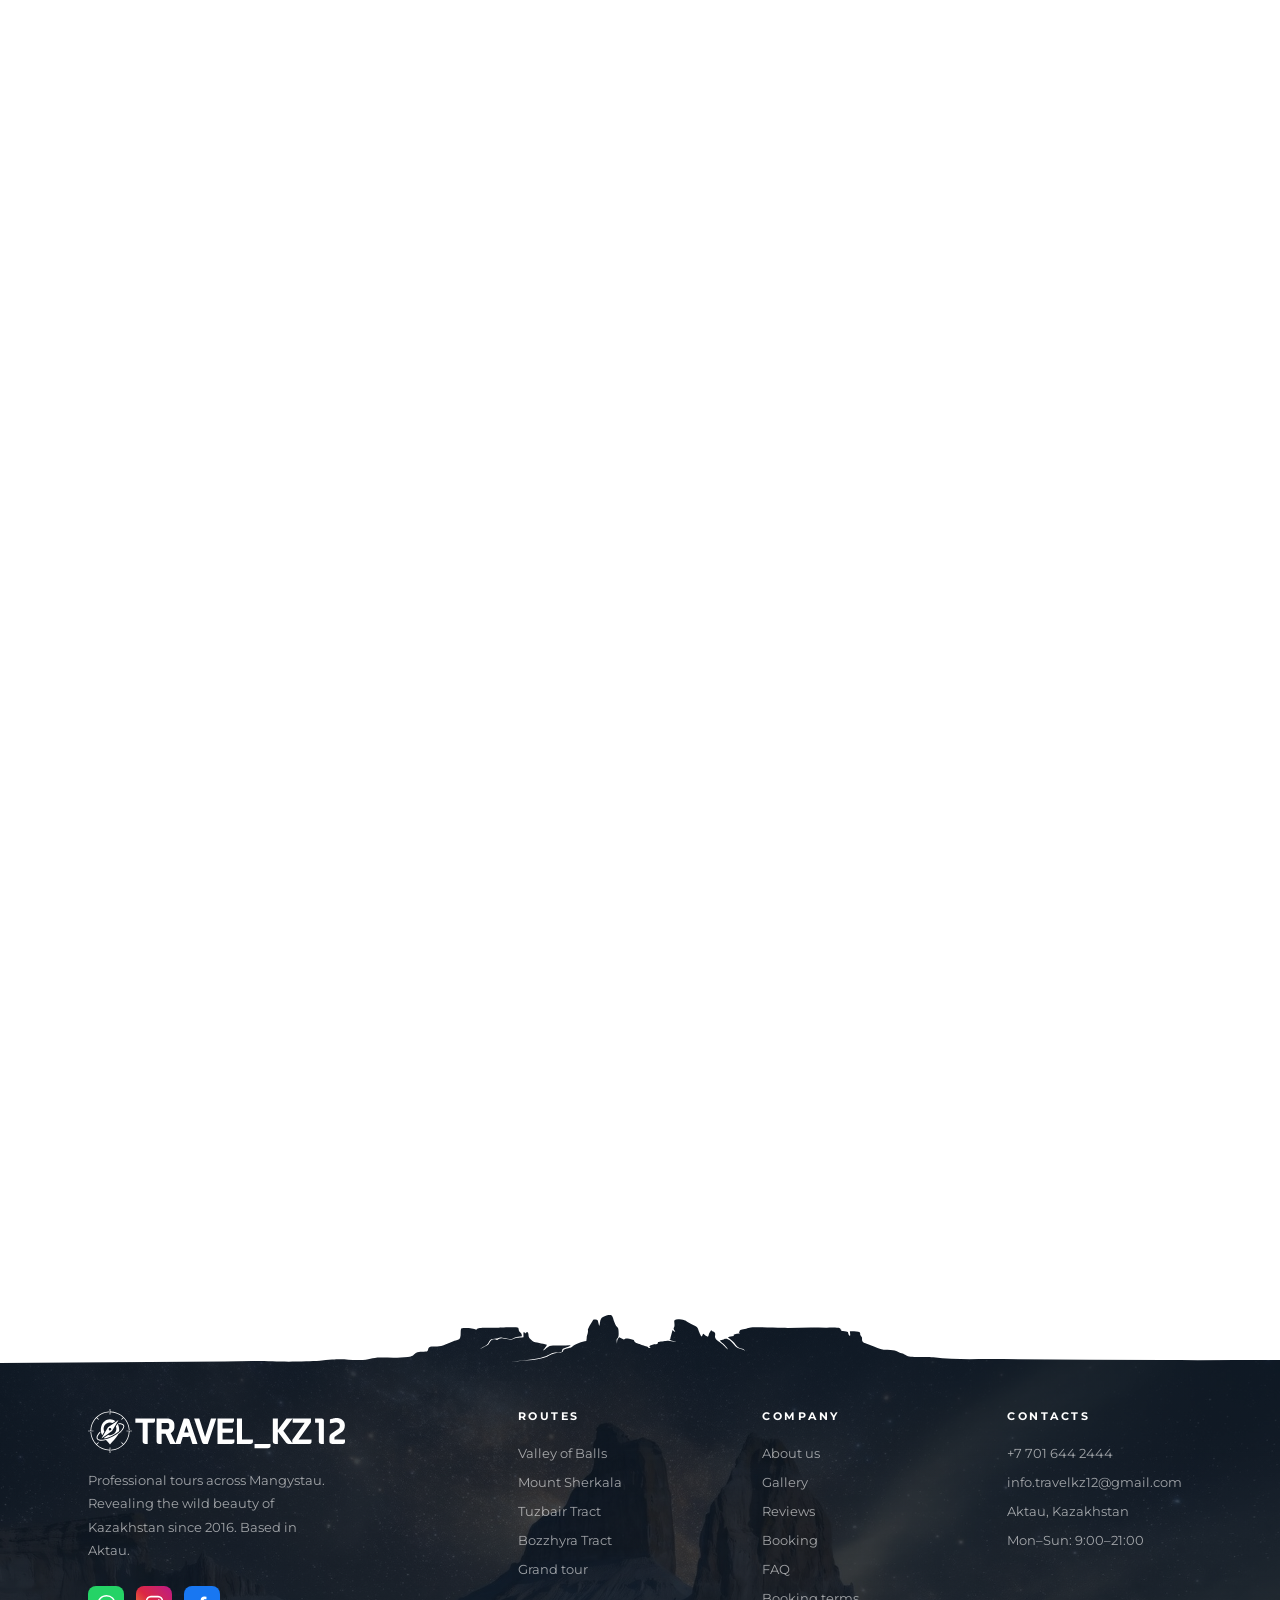
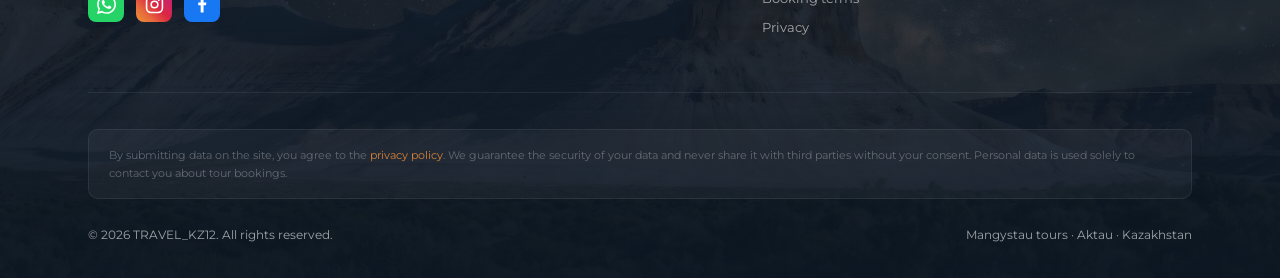
==== commit 3cc1ac67: "Gallery: add three new Mangystau photos Co-Authored-By: Claude Opus 5 <noreply@anthropic.com>" ====
--- a/index.html
+++ b/index.html
@@ -2797,6 +2797,15 @@
       </div>
       <div class="gallery-cell reveal reveal-delay-3">
         <div class="gallery-tilt"><img src="Galery/IMG_32.jpg" alt="Пейзаж Мангистау" loading="lazy"><div class="overlay"></div></div>
+      </div>
+      <div class="gallery-cell reveal">
+        <div class="gallery-tilt"><img src="Galery/IMG_33.jpg" alt="Пейзаж Мангистау" loading="lazy"><div class="overlay"></div></div>
+      </div>
+      <div class="gallery-cell reveal reveal-delay-1">
+        <div class="gallery-tilt"><img src="Galery/IMG_34.jpg" alt="Пейзаж Мангистау" loading="lazy"><div class="overlay"></div></div>
+      </div>
+      <div class="gallery-cell reveal reveal-delay-2">
+        <div class="gallery-tilt"><img src="Galery/IMG_35.jpg" alt="Пейзаж Мангистау" loading="lazy"><div class="overlay"></div></div>
       </div>
     </div>
   </div>
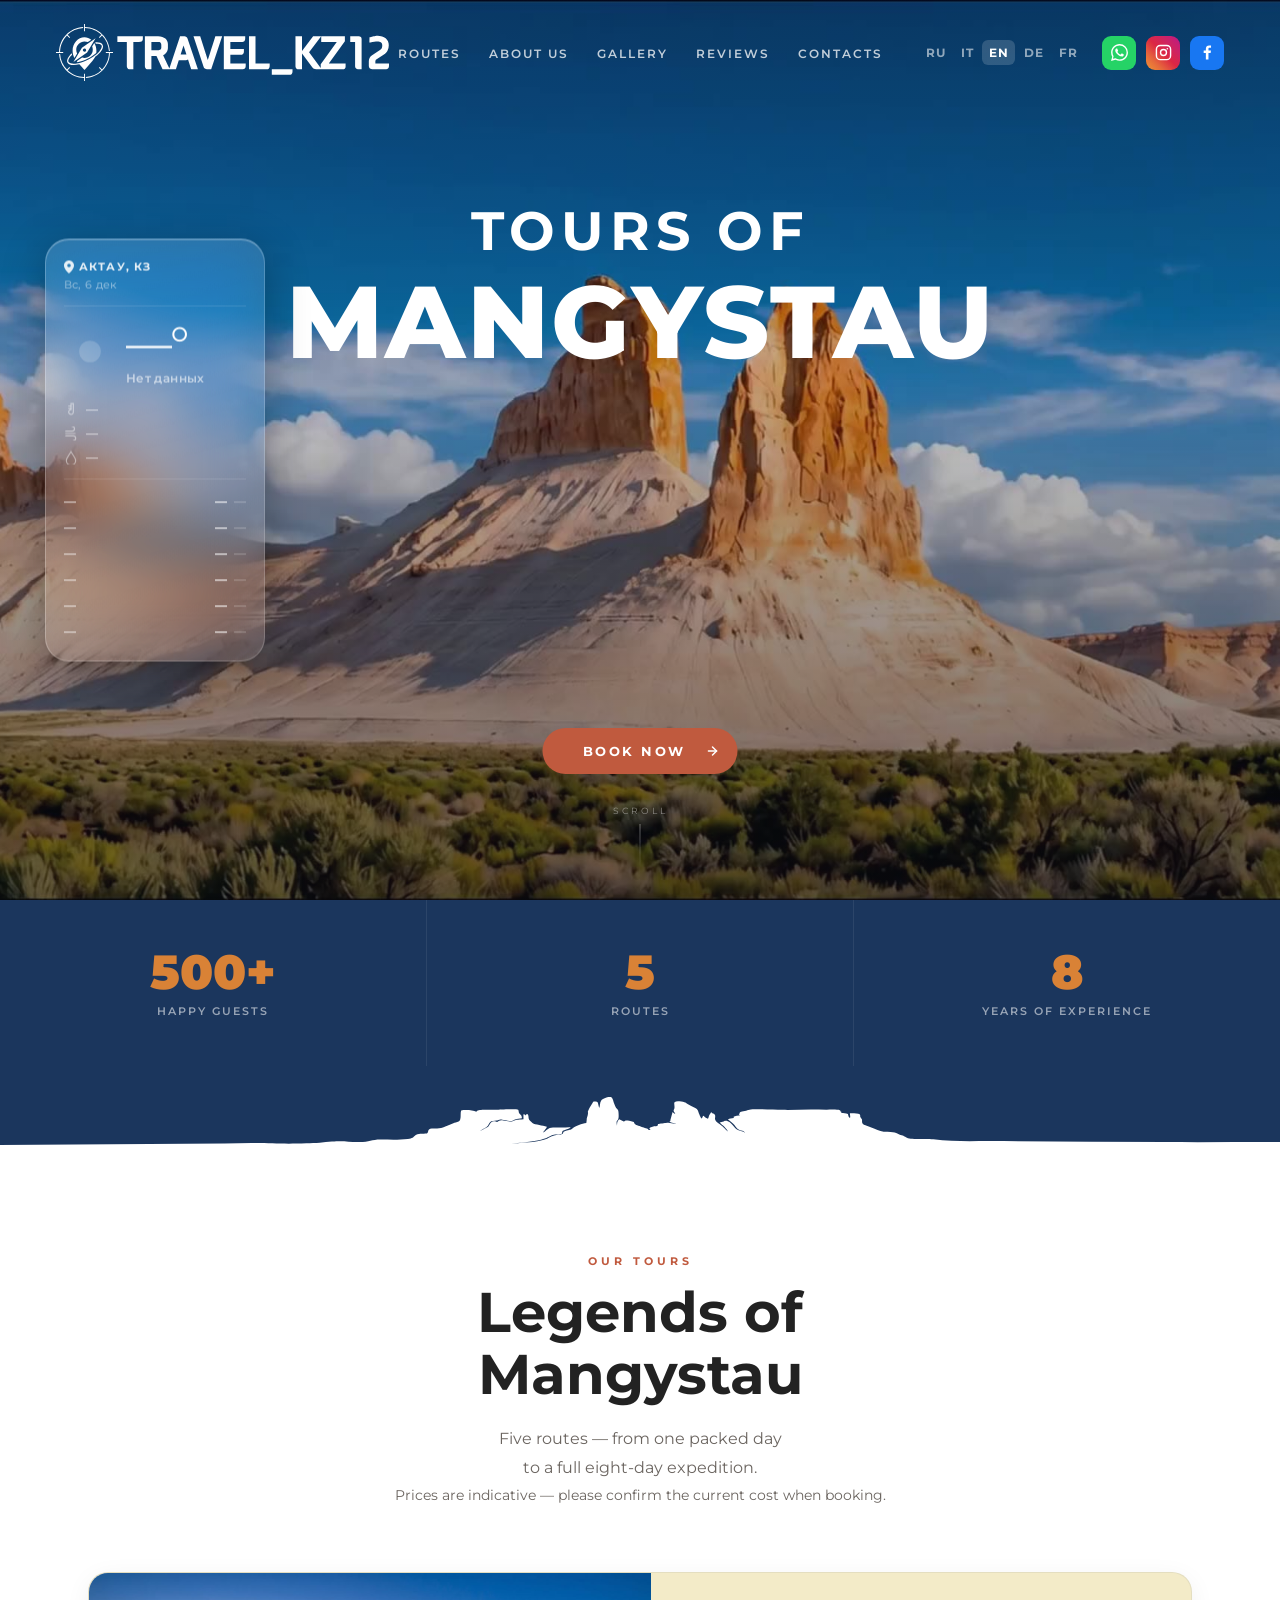
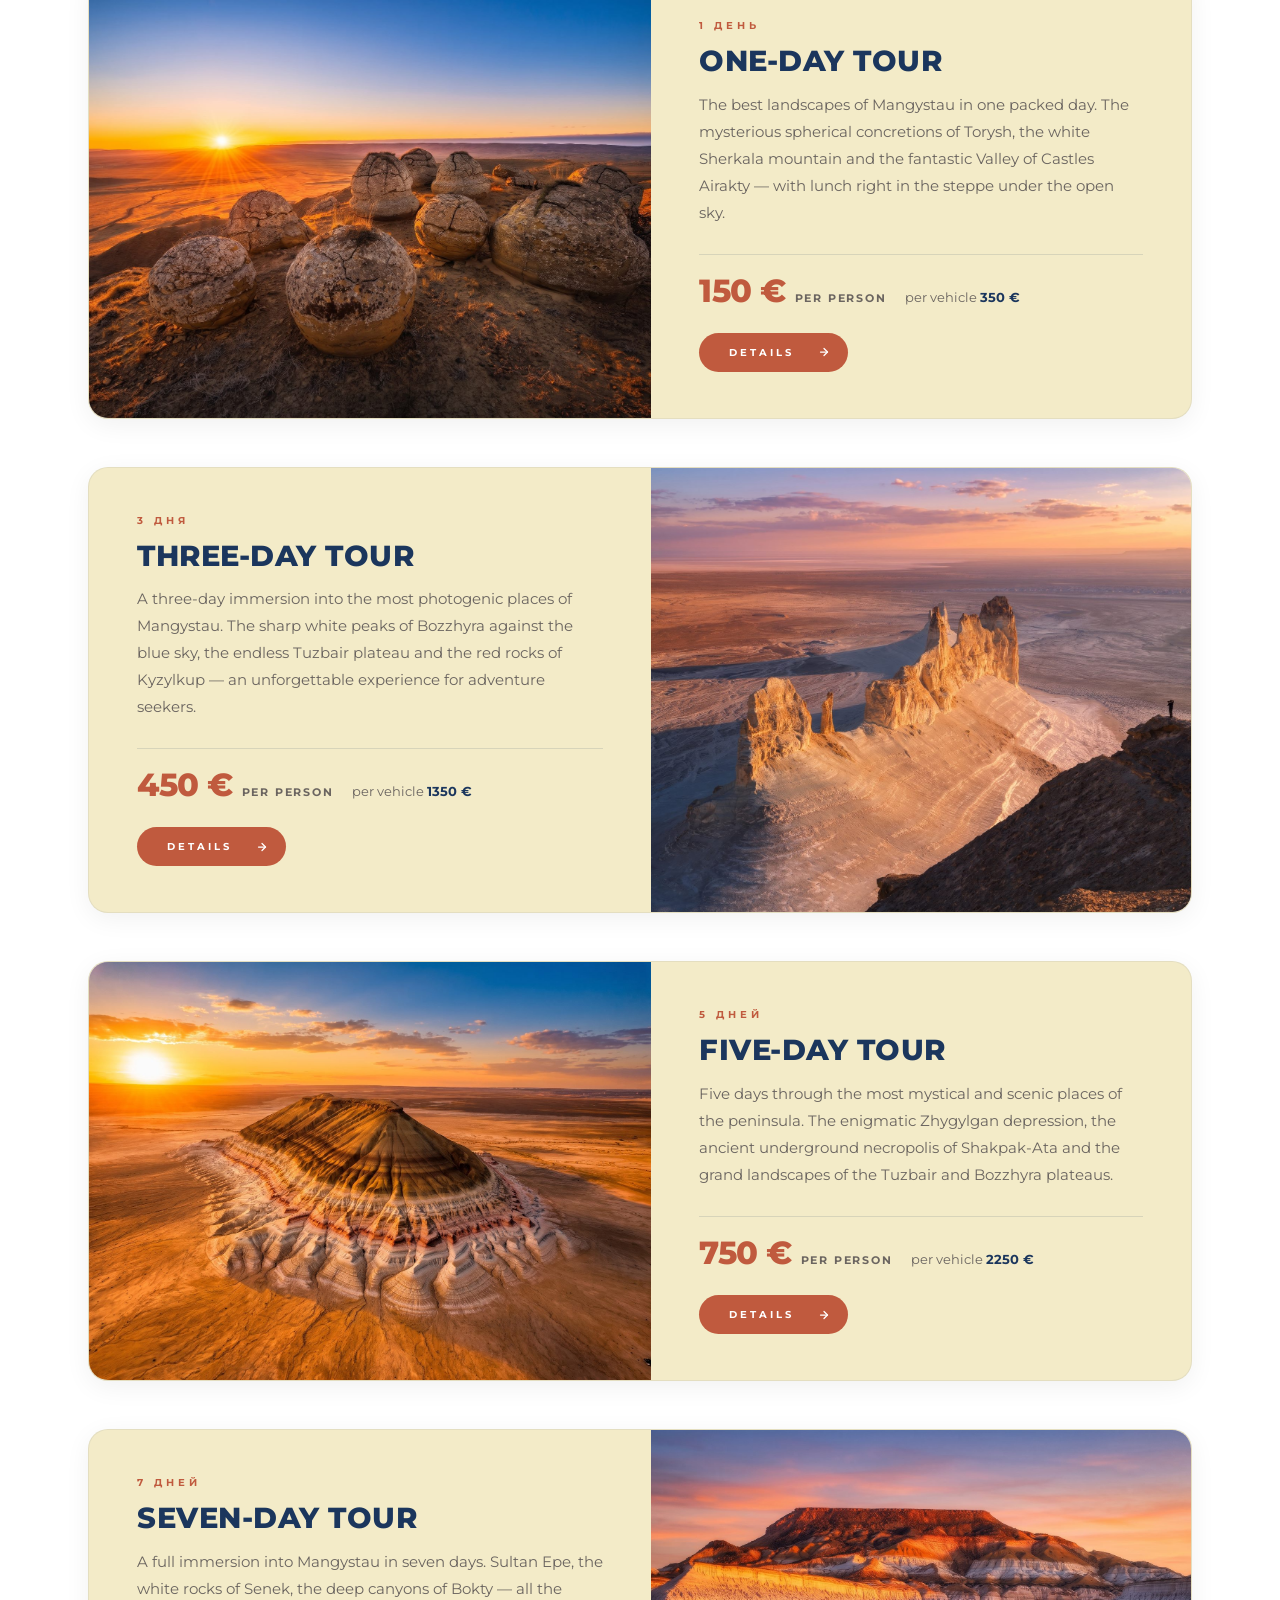
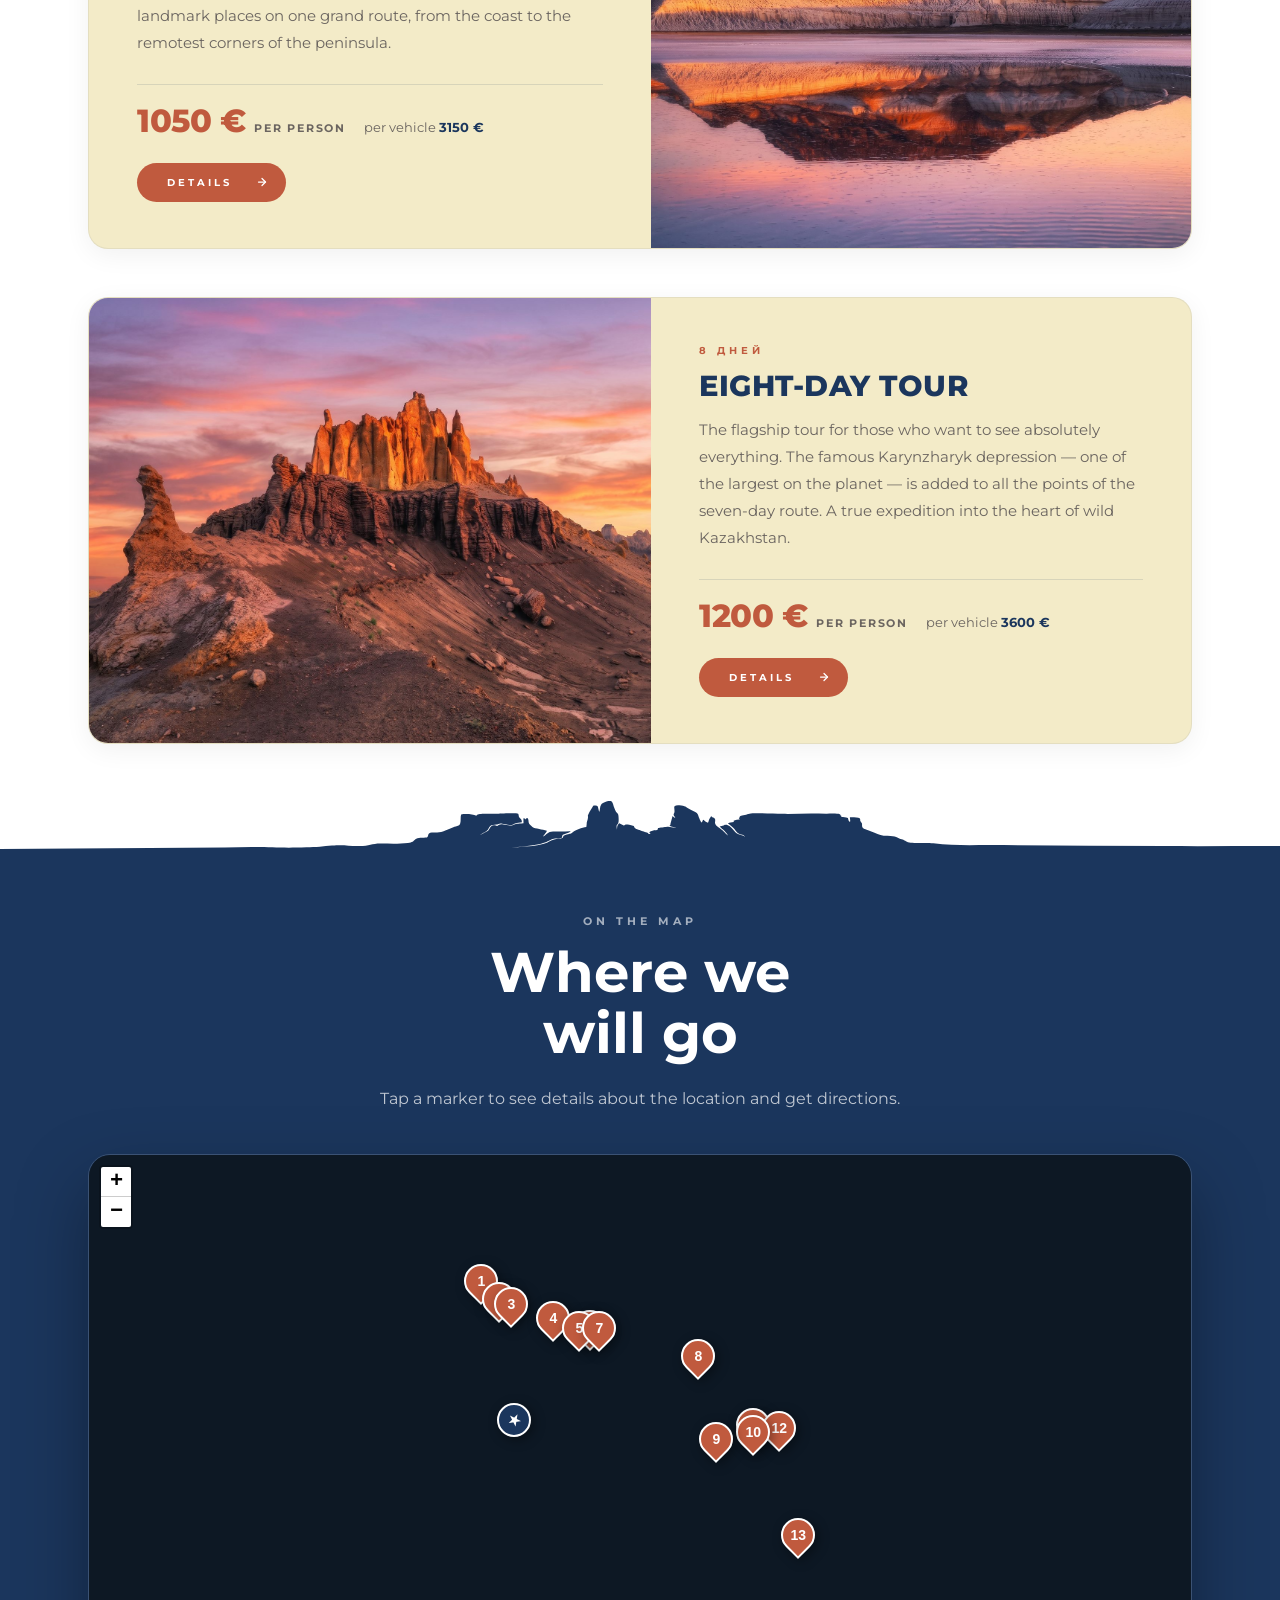
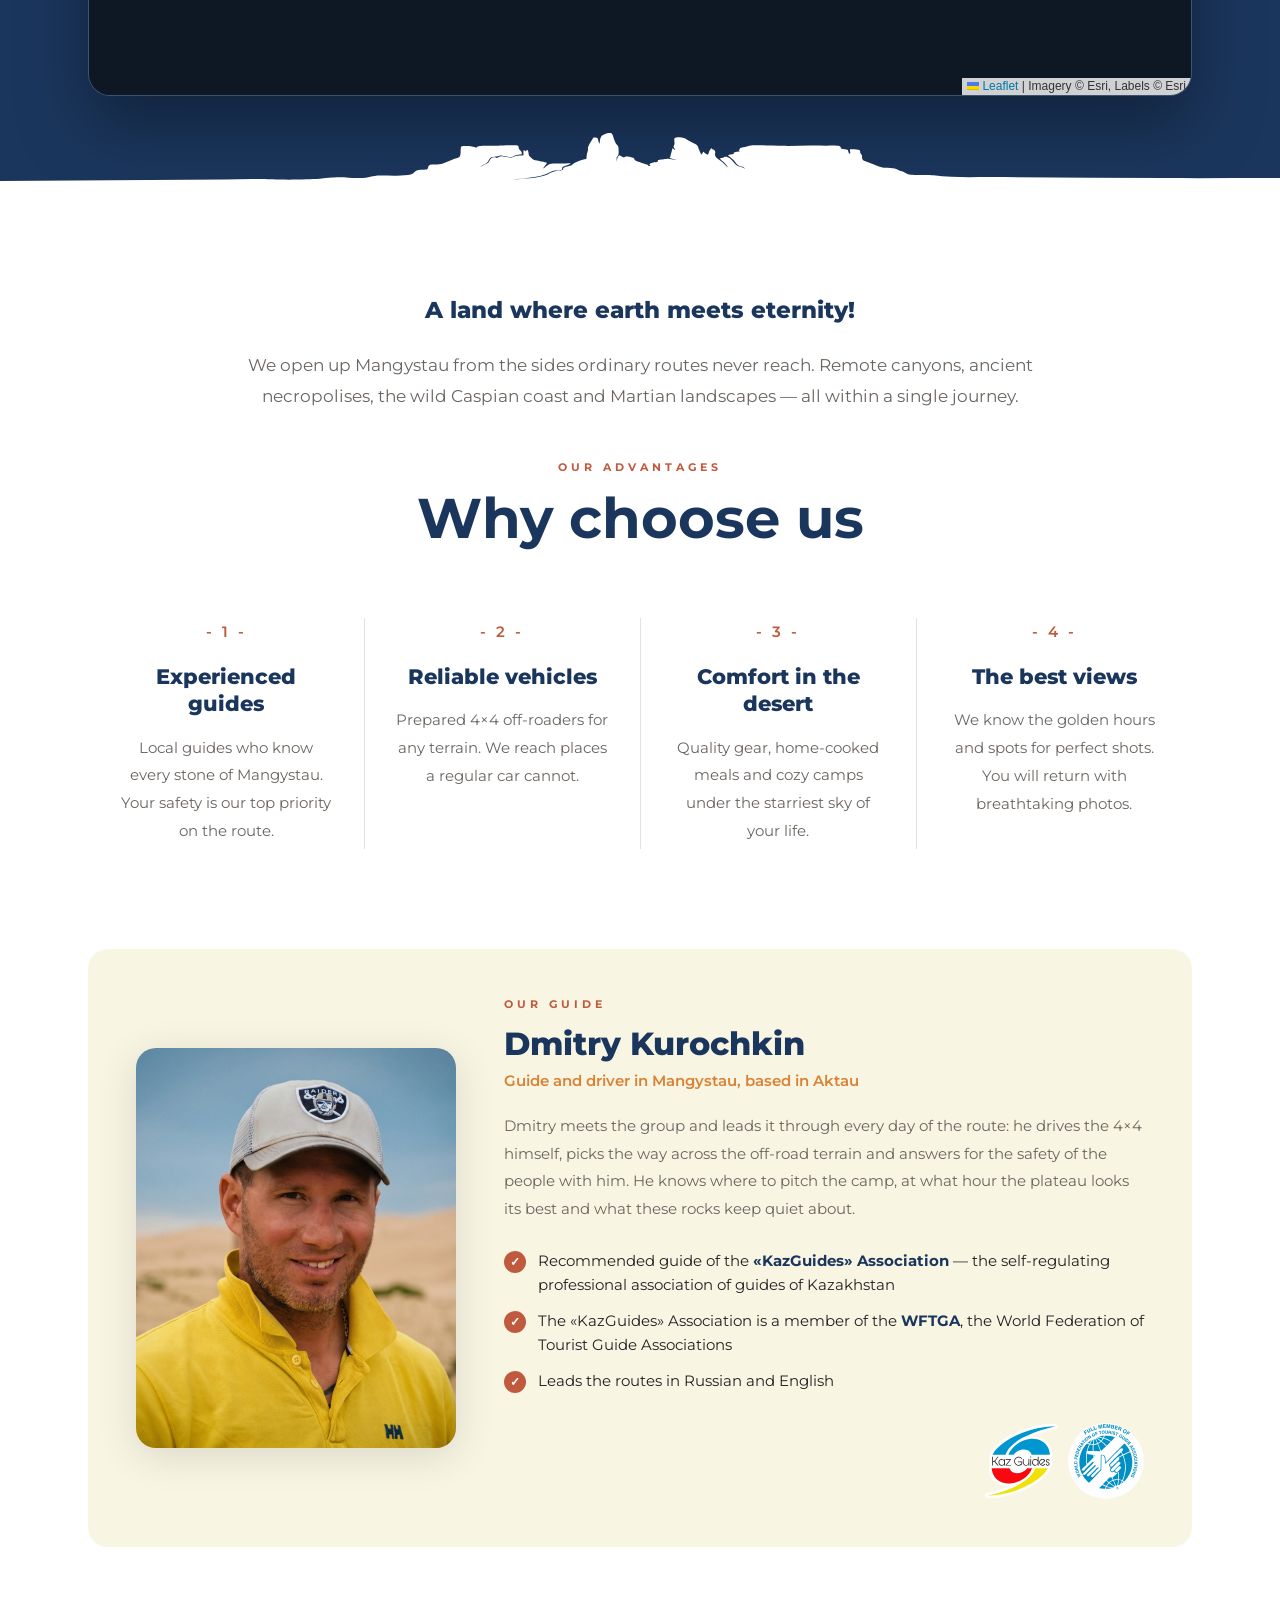
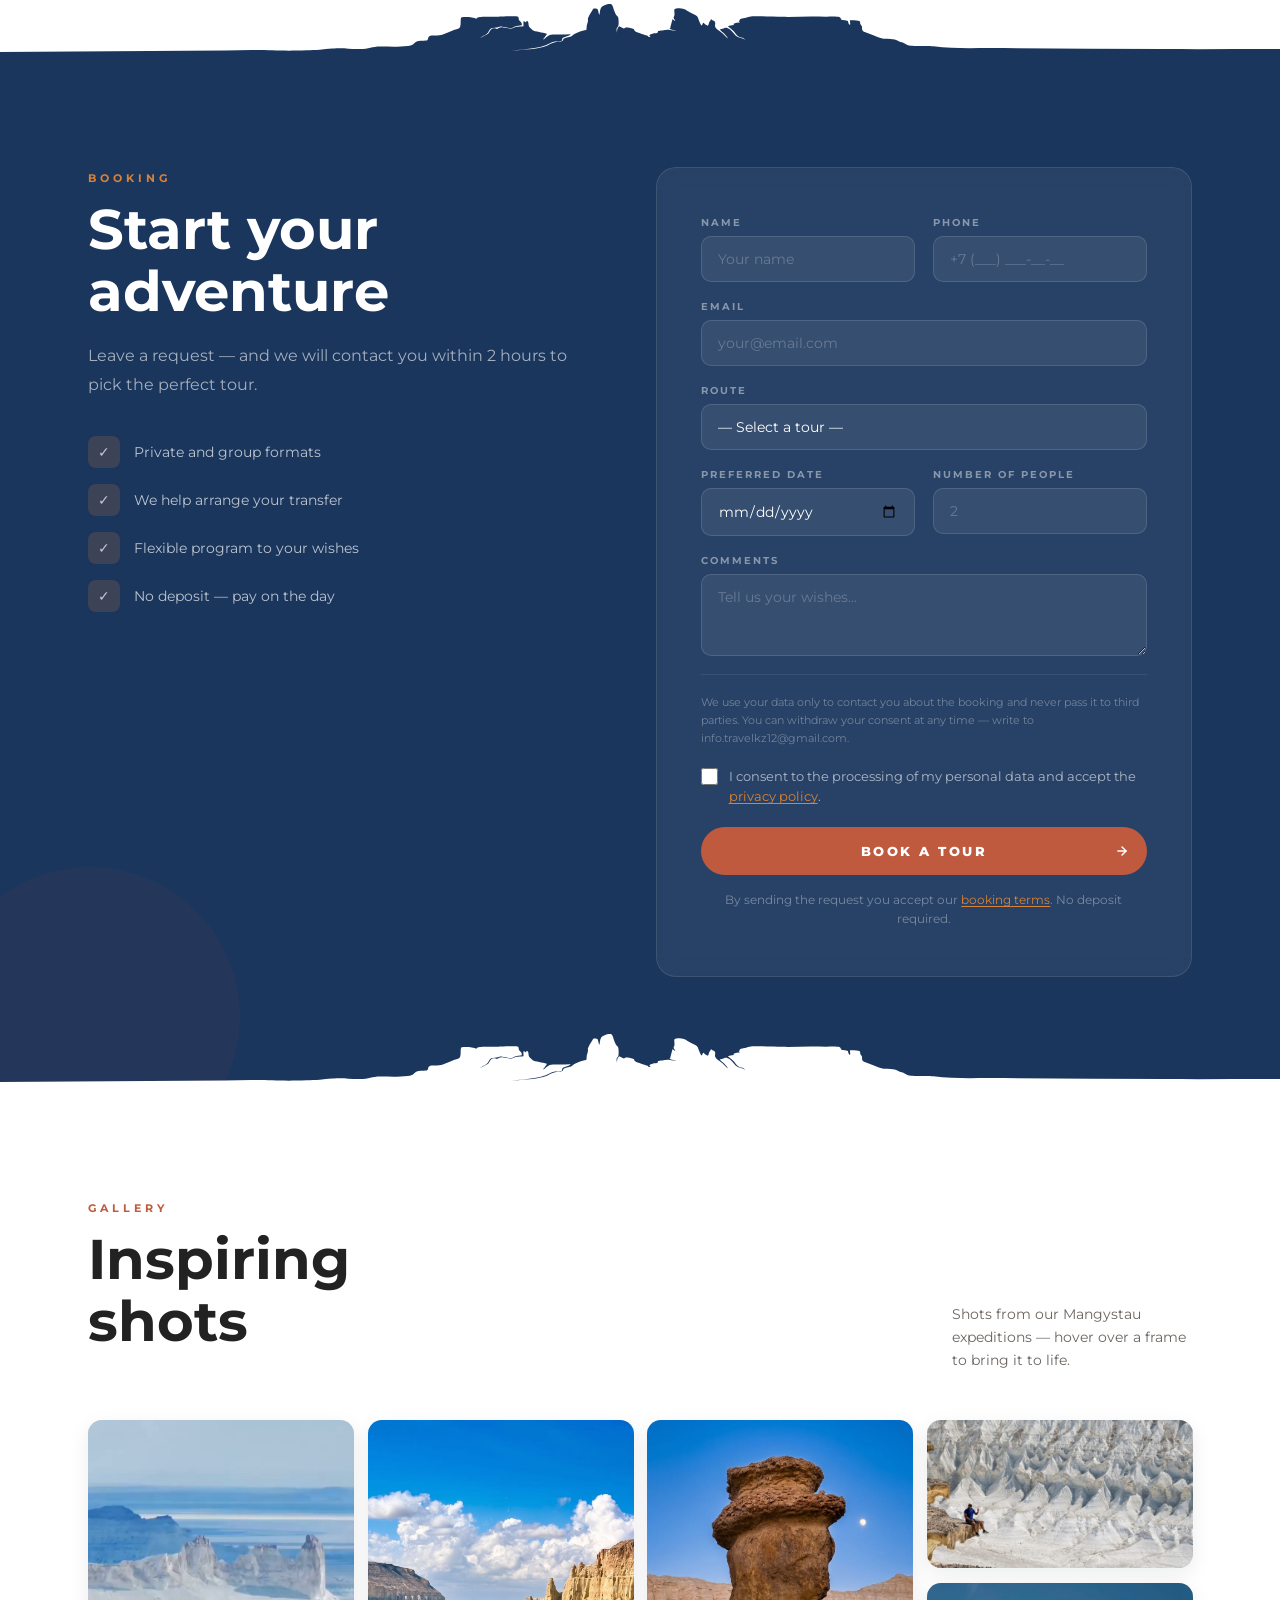
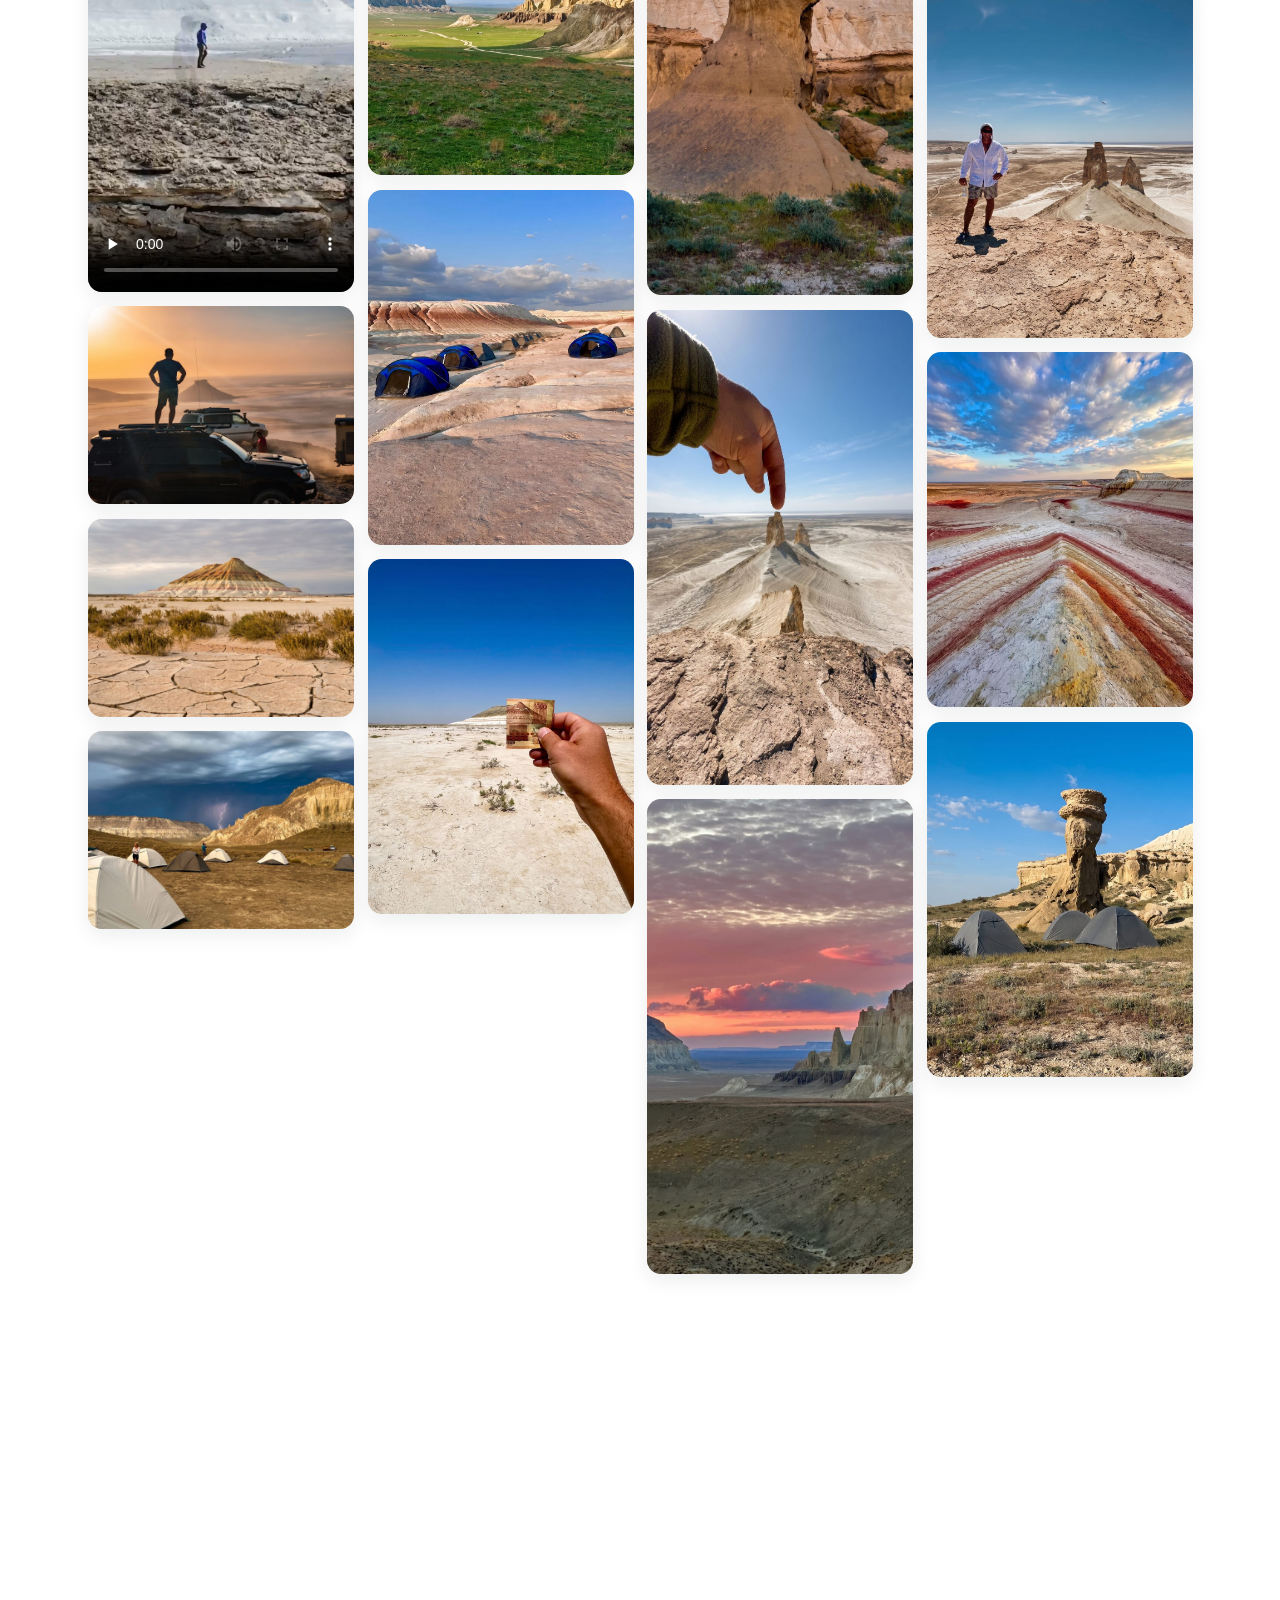
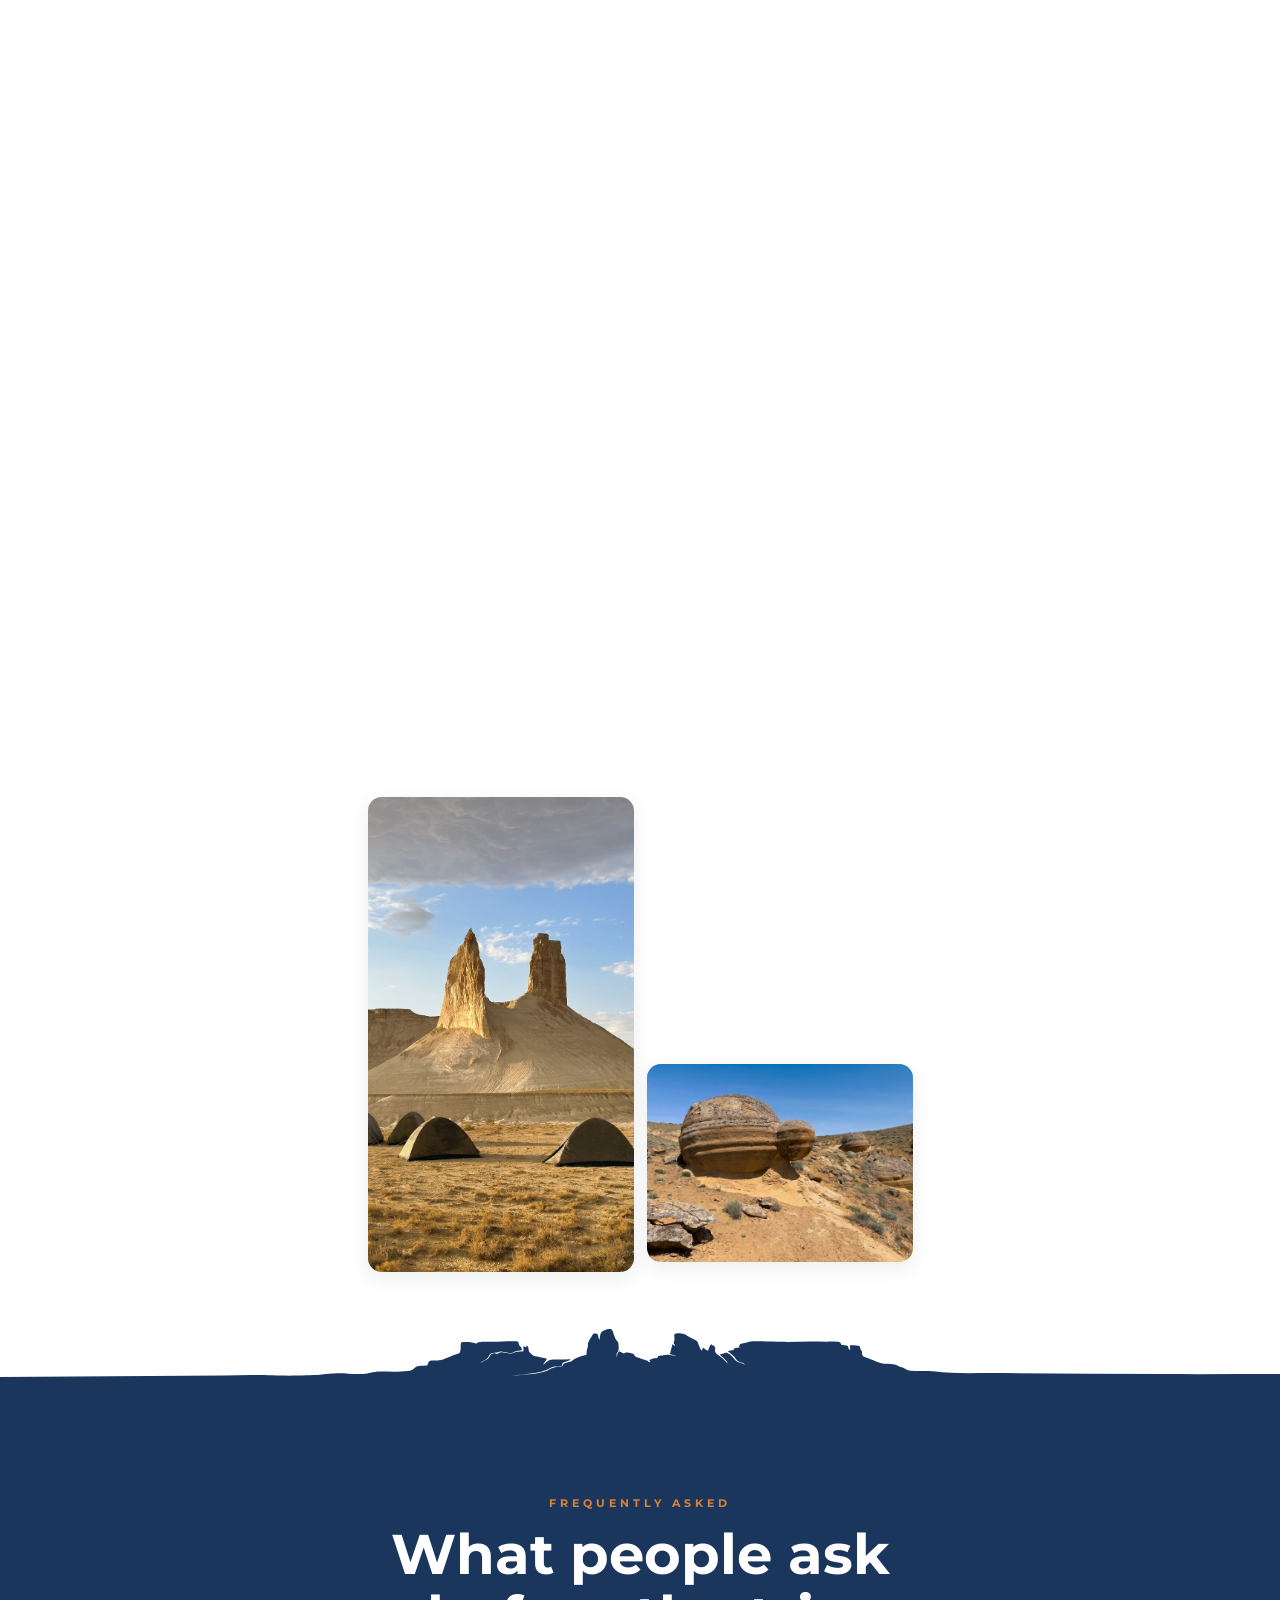
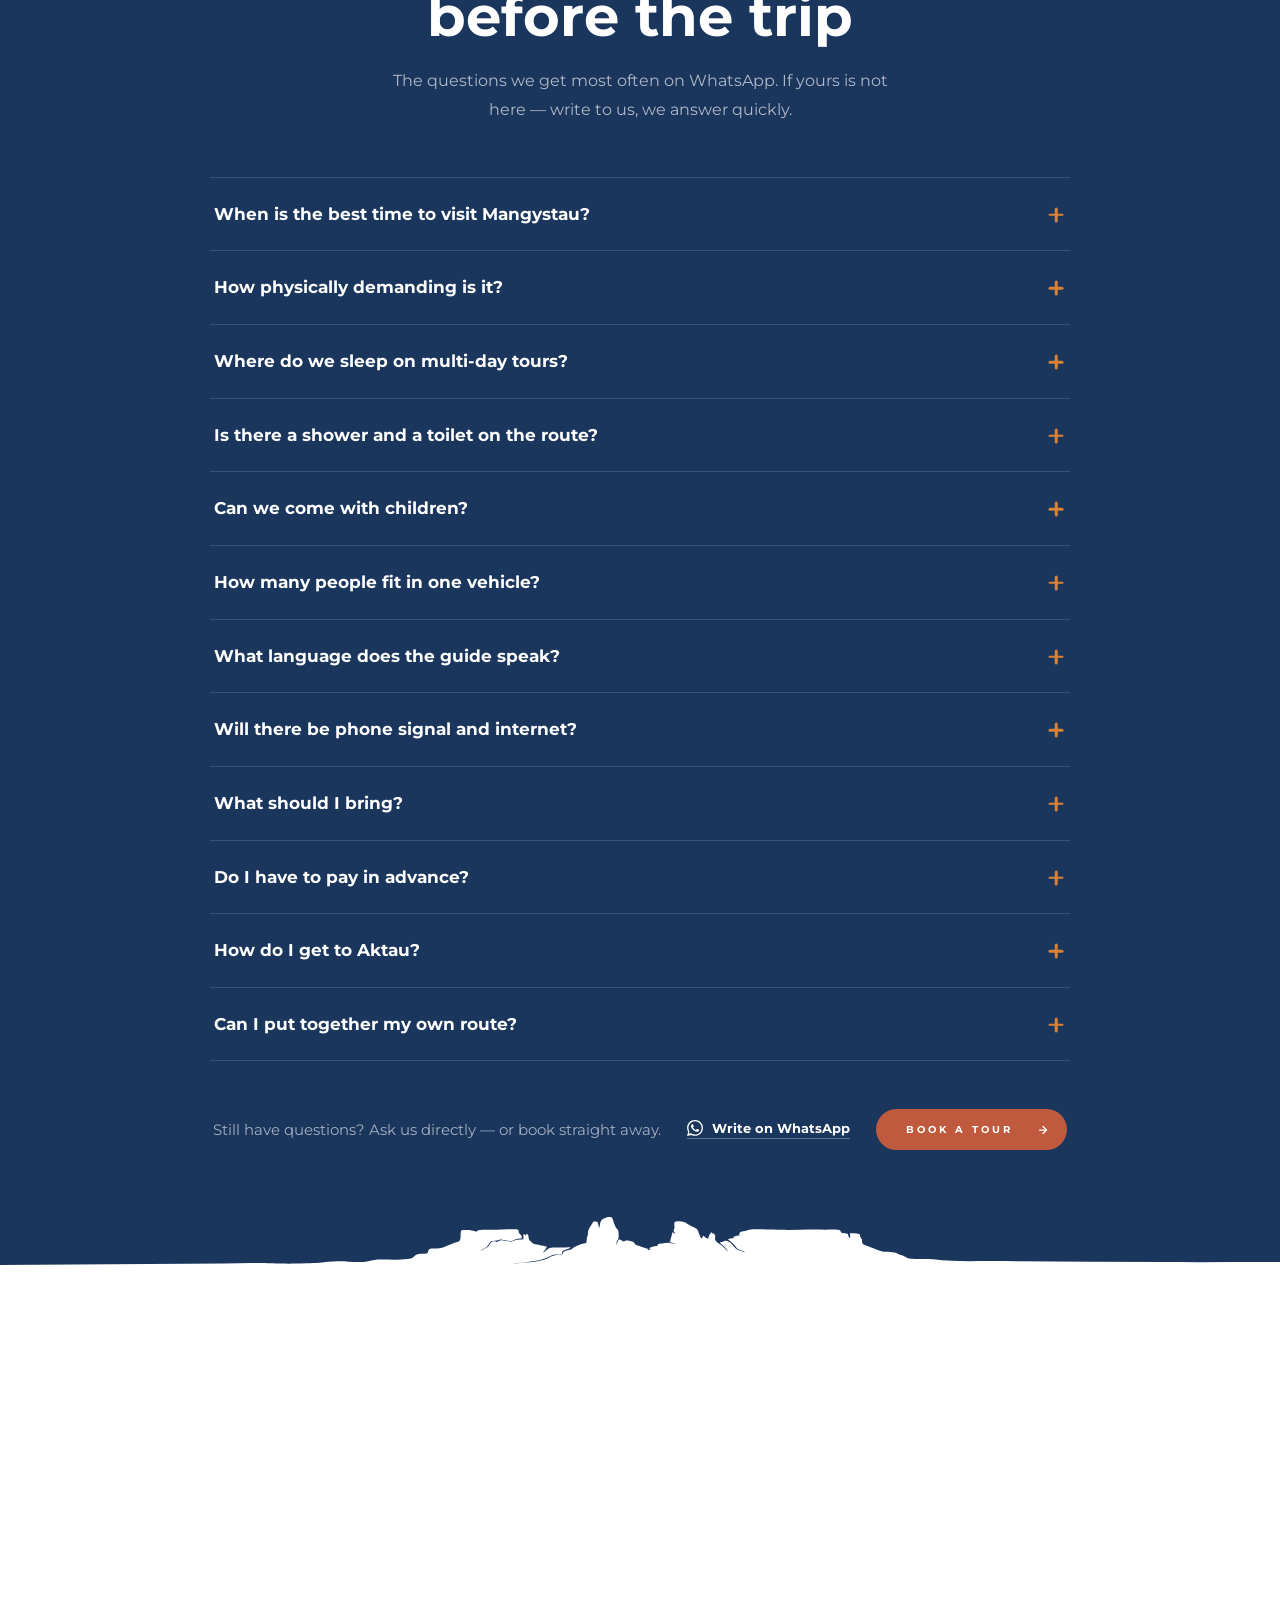
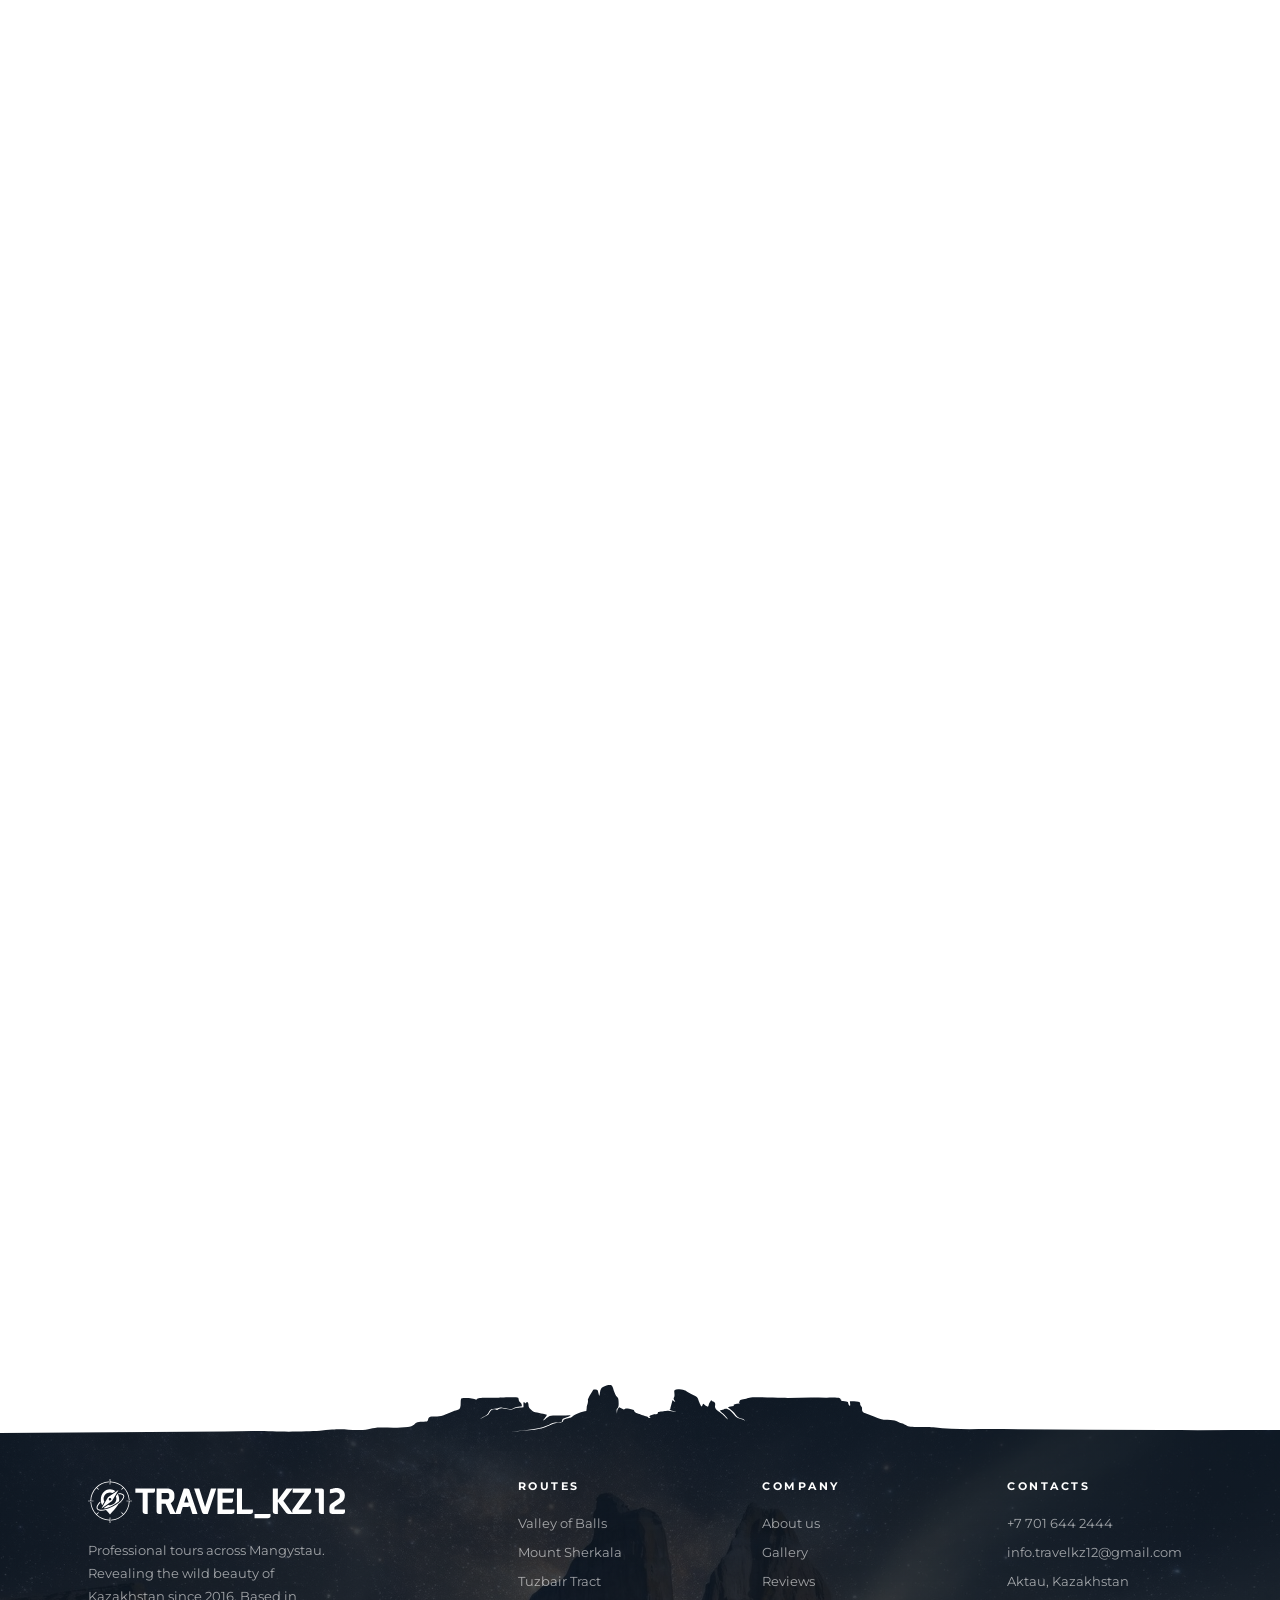
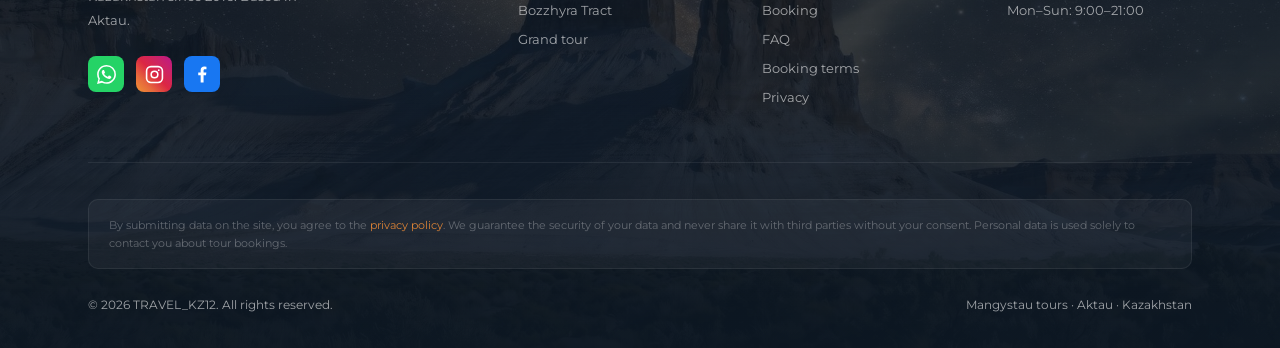
==== commit a2d9a038: "Галерея: видеоклип из экспедиции + примечание об уточнении цен - Galery/clip-mangystau.mp4 (720x1280" ====
--- a/index.html
+++ b/index.html
@@ -852,6 +852,7 @@
     }
     .tour-price-alt { font-size: 13px; color: var(--text-muted); }
     .tour-price-alt b { font-weight: 700; color: var(--navy); }
+    .routes-pricenote { font-size: 14px; margin-top: 14px; }
     .tour-btn {
       font-size: 10px;
       font-weight: 700;
@@ -1285,6 +1286,14 @@
       transition: transform .6s cubic-bezier(.22,1,.36,1);
     }
     .gallery-cell:hover img { transform: scale(1.05); }
+    .gallery-video video {
+      display: block;
+      width: 100%;
+      aspect-ratio: 9 / 16;
+      object-fit: cover;
+      background: #0d1824;
+    }
+    .gallery-video:active .gallery-tilt { transform: none !important; }
     .gallery-cell .overlay {
       position: absolute;
       inset: 0;
@@ -1943,7 +1952,7 @@
         margin-bottom: 0;
         scroll-snap-align: center;
       }
-      .gallery-cell img { height: 300px; }
+      .gallery-cell img, .gallery-video video { height: 300px; }
 
       footer {
         padding: 70px 0 28px;
@@ -2373,6 +2382,9 @@
       <h2 class="section-title reveal reveal-delay-1" data-i18n="routes.title">Легенды<br>Мангистау</h2>
       <p class="section-desc reveal reveal-delay-2" data-i18n="routes.desc">
         Пять маршрутов — от одного насыщенного дня<br>до большой восьмидневной экспедиции.
+      </p>
+      <p class="section-desc routes-pricenote reveal reveal-delay-3" data-i18n="routes.pricenote">
+        Цены ориентировочные — уточняйте актуальную стоимость при бронировании.
       </p>
     </div>
 
@@ -2702,6 +2714,9 @@
       </p>
     </div>
     <div class="gallery-grid">
+      <div class="gallery-cell gallery-video reveal">
+        <div class="gallery-tilt"><video controls preload="none" poster="Galery/clip-poster.jpg" aria-label="Видео из экспедиции по Мангистау"><source src="Galery/clip-mangystau.mp4" type="video/mp4"></video></div>
+      </div>
       <div class="gallery-cell reveal">
         <div class="gallery-tilt"><img src="Galery/IMG_1.jpg" alt="Пейзаж Мангистау" loading="lazy"><div class="overlay"></div></div>
       </div>
@@ -3270,7 +3285,7 @@
         'faq.cta':'Still have questions? Ask us directly — or book straight away.',
         'faq.wa':'Write on WhatsApp',
         'faq.book':'Book a tour',
-        'price.person':'per person','price.car':'per vehicle',
+        'routes.pricenote':'Prices are indicative — please confirm the current cost when booking.','price.person':'per person','price.car':'per vehicle',
         'form.privacy':'We use your data only to contact you about the booking and never pass it to third parties. You can withdraw your consent at any time — write to info.travelkz12@gmail.com.',
         'form.consent':'I consent to the processing of my personal data and accept the <a href="privacy.html" target="_blank" rel="noopener">privacy policy</a>.',
         'form.submit':'Book a tour','ph.name':'Your name','ph.comment':'Tell us your wishes...',
@@ -3346,7 +3361,7 @@
         'faq.cta':'Noch Fragen? Fragen Sie direkt — oder buchen Sie gleich.',
         'faq.wa':'Auf WhatsApp schreiben',
         'faq.book':'Tour buchen',
-        'price.person':'pro Person','price.car':'pro Fahrzeug',
+        'routes.pricenote':'Die Preise sind Richtwerte — bitte erfragen Sie den aktuellen Preis bei der Buchung.','price.person':'pro Person','price.car':'pro Fahrzeug',
         'form.privacy':'Wir verwenden Ihre Daten nur für die Kontaktaufnahme zur Buchung und geben sie nicht an Dritte weiter. Sie können Ihre Einwilligung jederzeit widerrufen — schreiben Sie an info.travelkz12@gmail.com.',
         'form.consent':'Ich willige in die Verarbeitung meiner personenbezogenen Daten ein und akzeptiere die <a href="privacy.html" target="_blank" rel="noopener">Datenschutzerklärung</a>.',
         'form.submit':'Tour buchen','ph.name':'Ihr Name','ph.comment':'Erzählen Sie uns Ihre Wünsche...',
@@ -3422,7 +3437,7 @@
         'faq.cta':'Une question ? Demandez-nous directement — ou réservez tout de suite.',
         'faq.wa':'Écrire sur WhatsApp',
         'faq.book':'Réserver un circuit',
-        'price.person':'par personne','price.car':'par véhicule',
+        'routes.pricenote':'Les prix sont indicatifs — merci de confirmer le tarif actuel lors de la réservation.','price.person':'par personne','price.car':'par véhicule',
         'form.privacy':'Vos données servent uniquement à vous contacter au sujet de la réservation et ne sont jamais transmises à des tiers. Vous pouvez retirer votre consentement à tout moment — écrivez à info.travelkz12@gmail.com.',
         'form.consent':'Je consens au traitement de mes données personnelles et j’accepte la <a href="privacy.html" target="_blank" rel="noopener">politique de confidentialité</a>.',
         'form.submit':'Réserver un tour','ph.name':'Votre nom','ph.comment':'Dites-nous vos envies...',
@@ -3498,7 +3513,7 @@
         'faq.cta':'Altre domande? Chiedete direttamente \u2014 o prenotate subito.',
         'faq.wa':'Scrivi su WhatsApp',
         'faq.book':'Prenota un tour',
-        'price.person':'a persona','price.car':'per veicolo',
+        'routes.pricenote':'I prezzi sono indicativi — confermate il costo attuale al momento della prenotazione.','price.person':'a persona','price.car':'per veicolo',
         'form.privacy':'Usiamo i vostri dati solo per contattarvi in merito alla prenotazione e non li cediamo a terzi. Potete revocare il consenso in qualsiasi momento \u2014 scrivete a info.travelkz12@gmail.com.',
         'form.consent':'Acconsento al trattamento dei miei dati personali e accetto l\u2019<a href=\"privacy.html\" target=\"_blank\" rel=\"noopener\">informativa sulla privacy</a>.',
         'form.submit':'Prenota un tour','ph.name':'Il tuo nome','ph.comment':'Raccontaci i tuoi desideri...',
@@ -3655,7 +3670,7 @@
 
   /* ── Gallery 3D parallax tilt (framer-motion style) ── */
   if (window.matchMedia('(hover: hover) and (pointer: fine)').matches) {
-    document.querySelectorAll('.gallery-cell').forEach(cell => {
+    document.querySelectorAll('.gallery-cell:not(.gallery-video)').forEach(cell => {
       const tilt = cell.querySelector('.gallery-tilt');
       if (!tilt) return;
       cell.addEventListener('mousemove', e => {
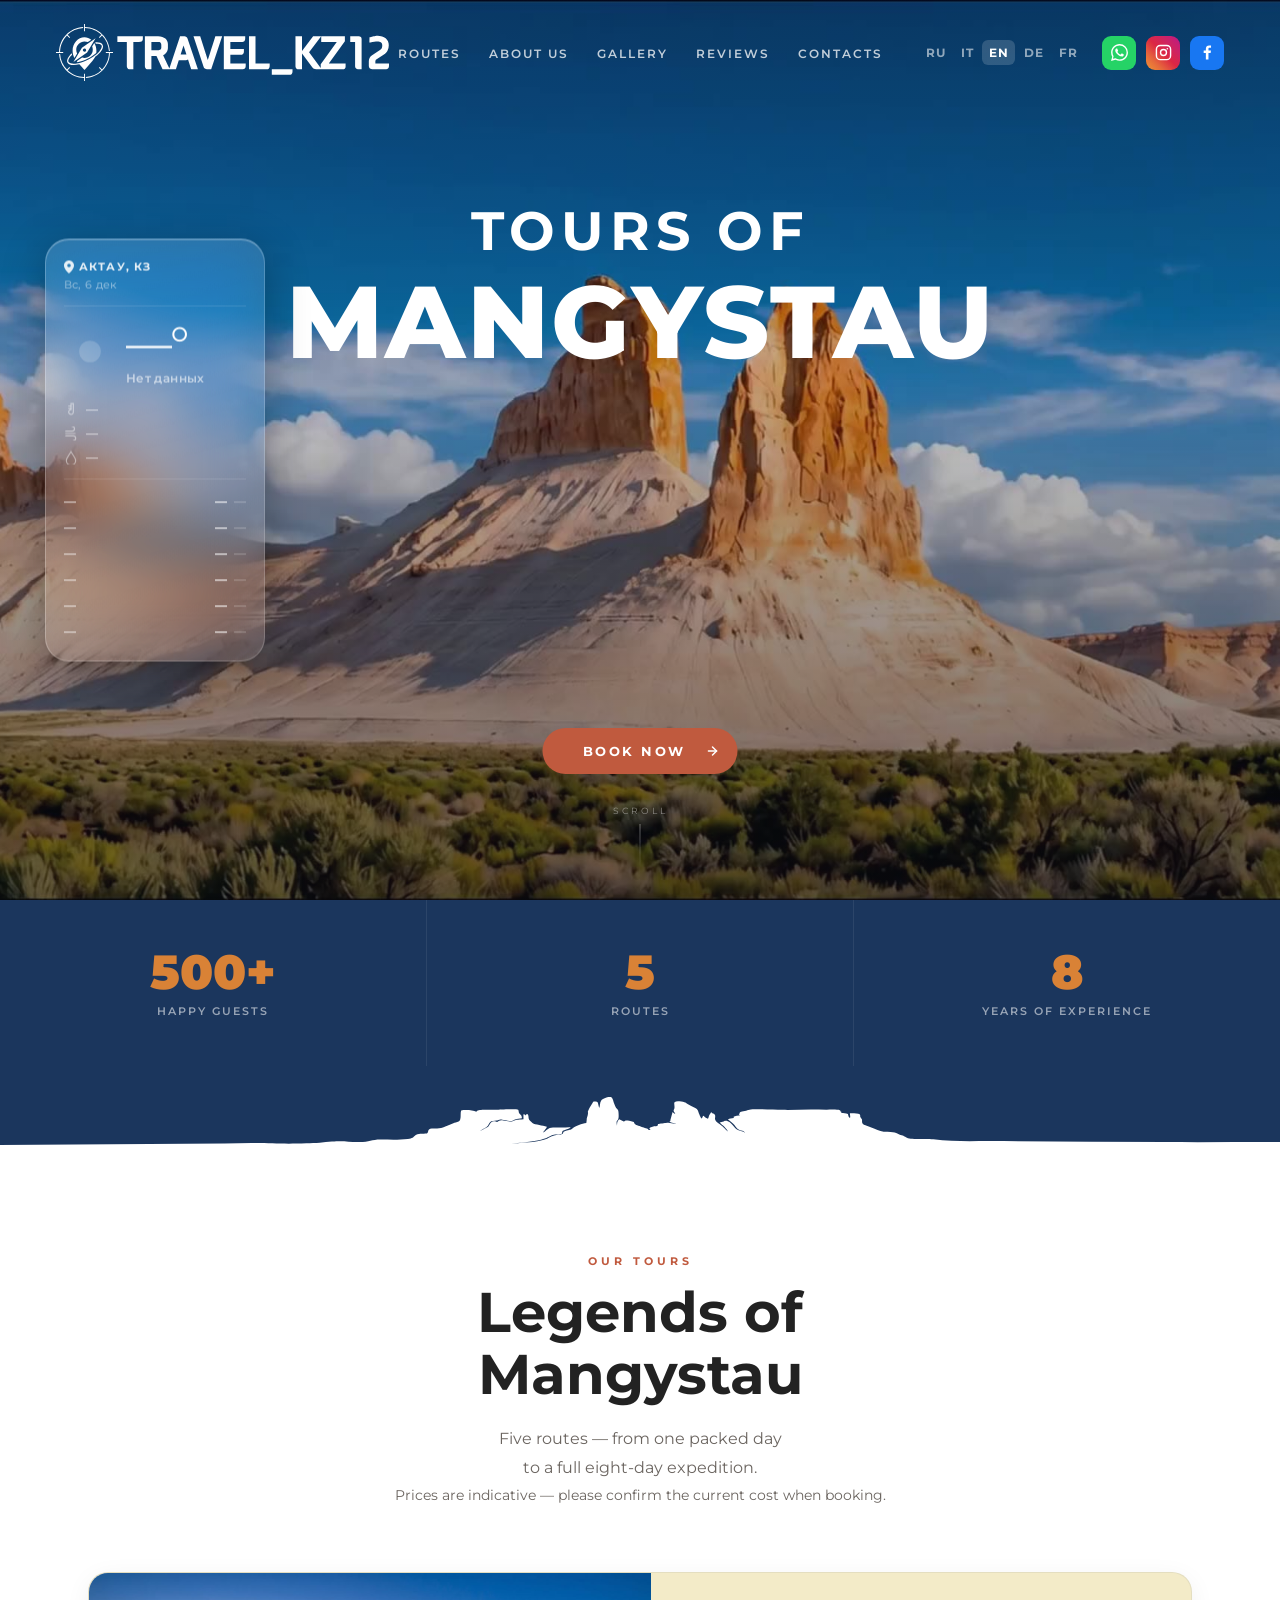
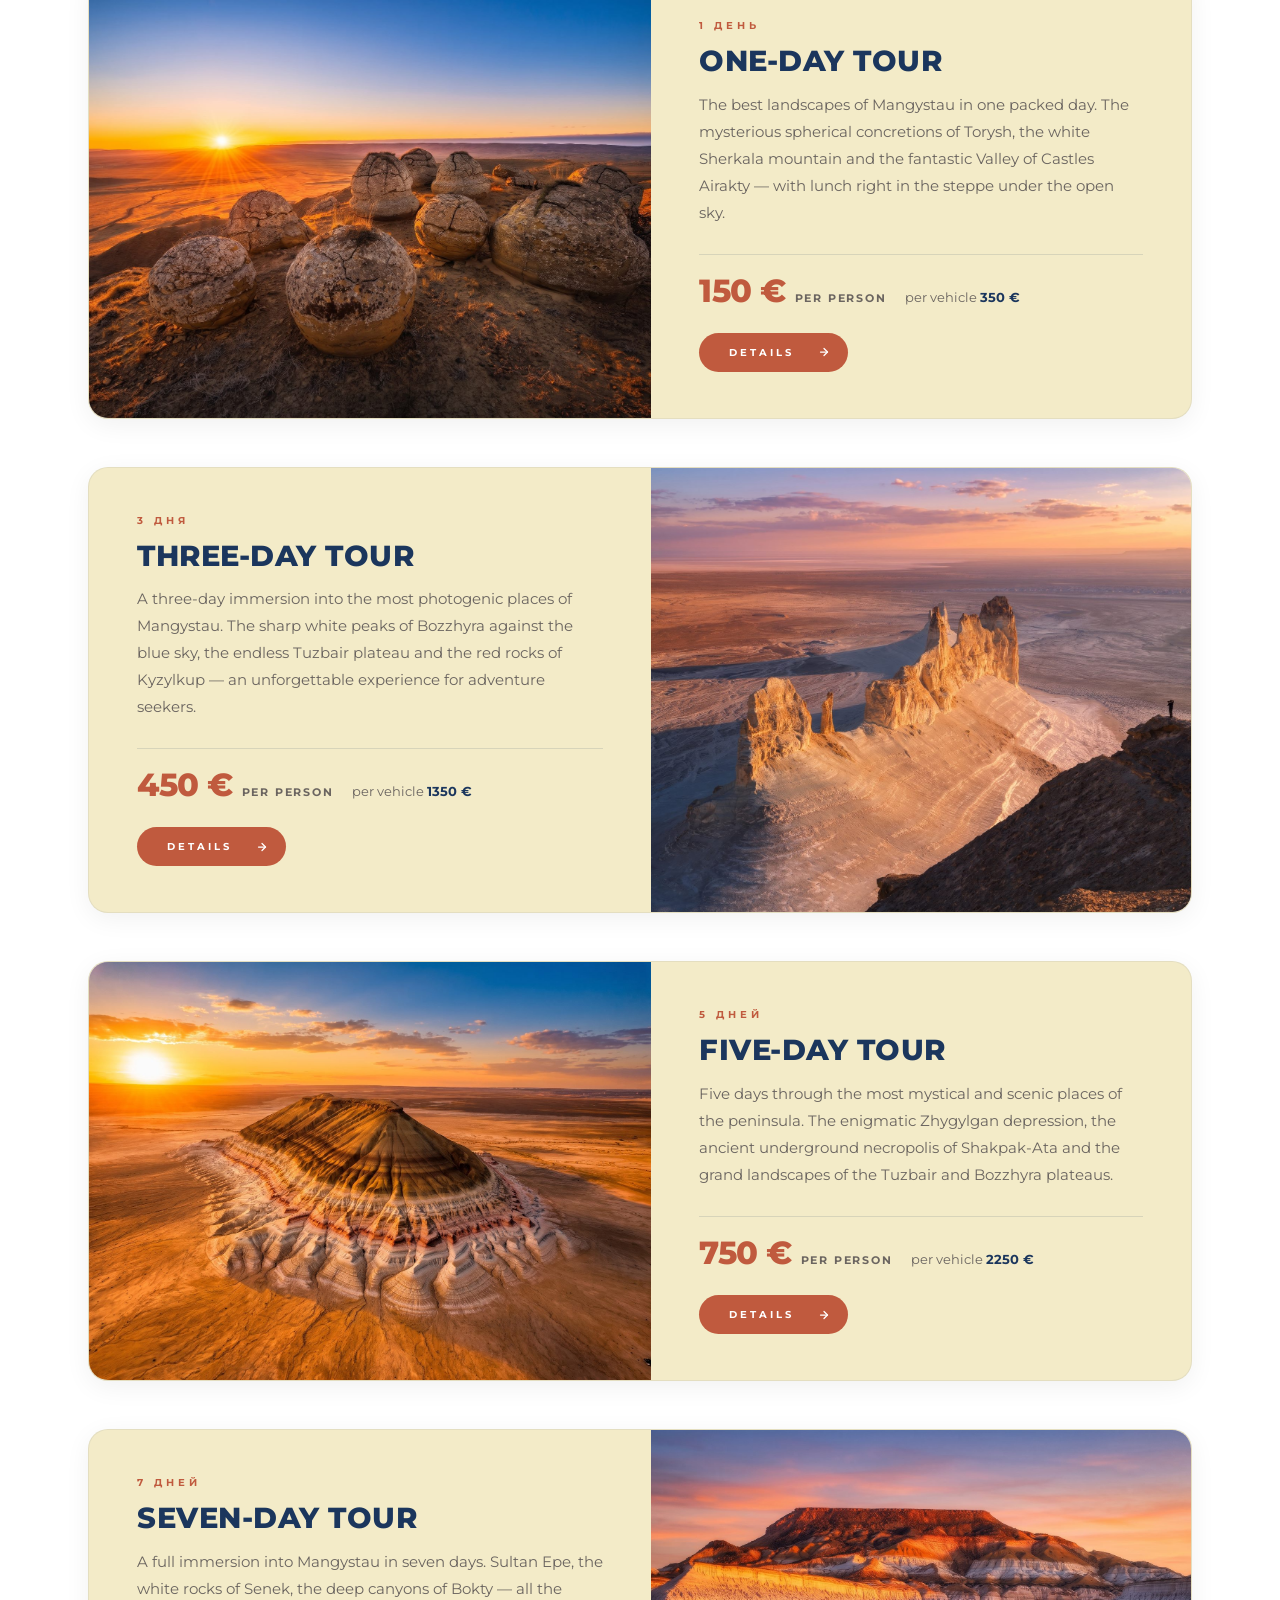
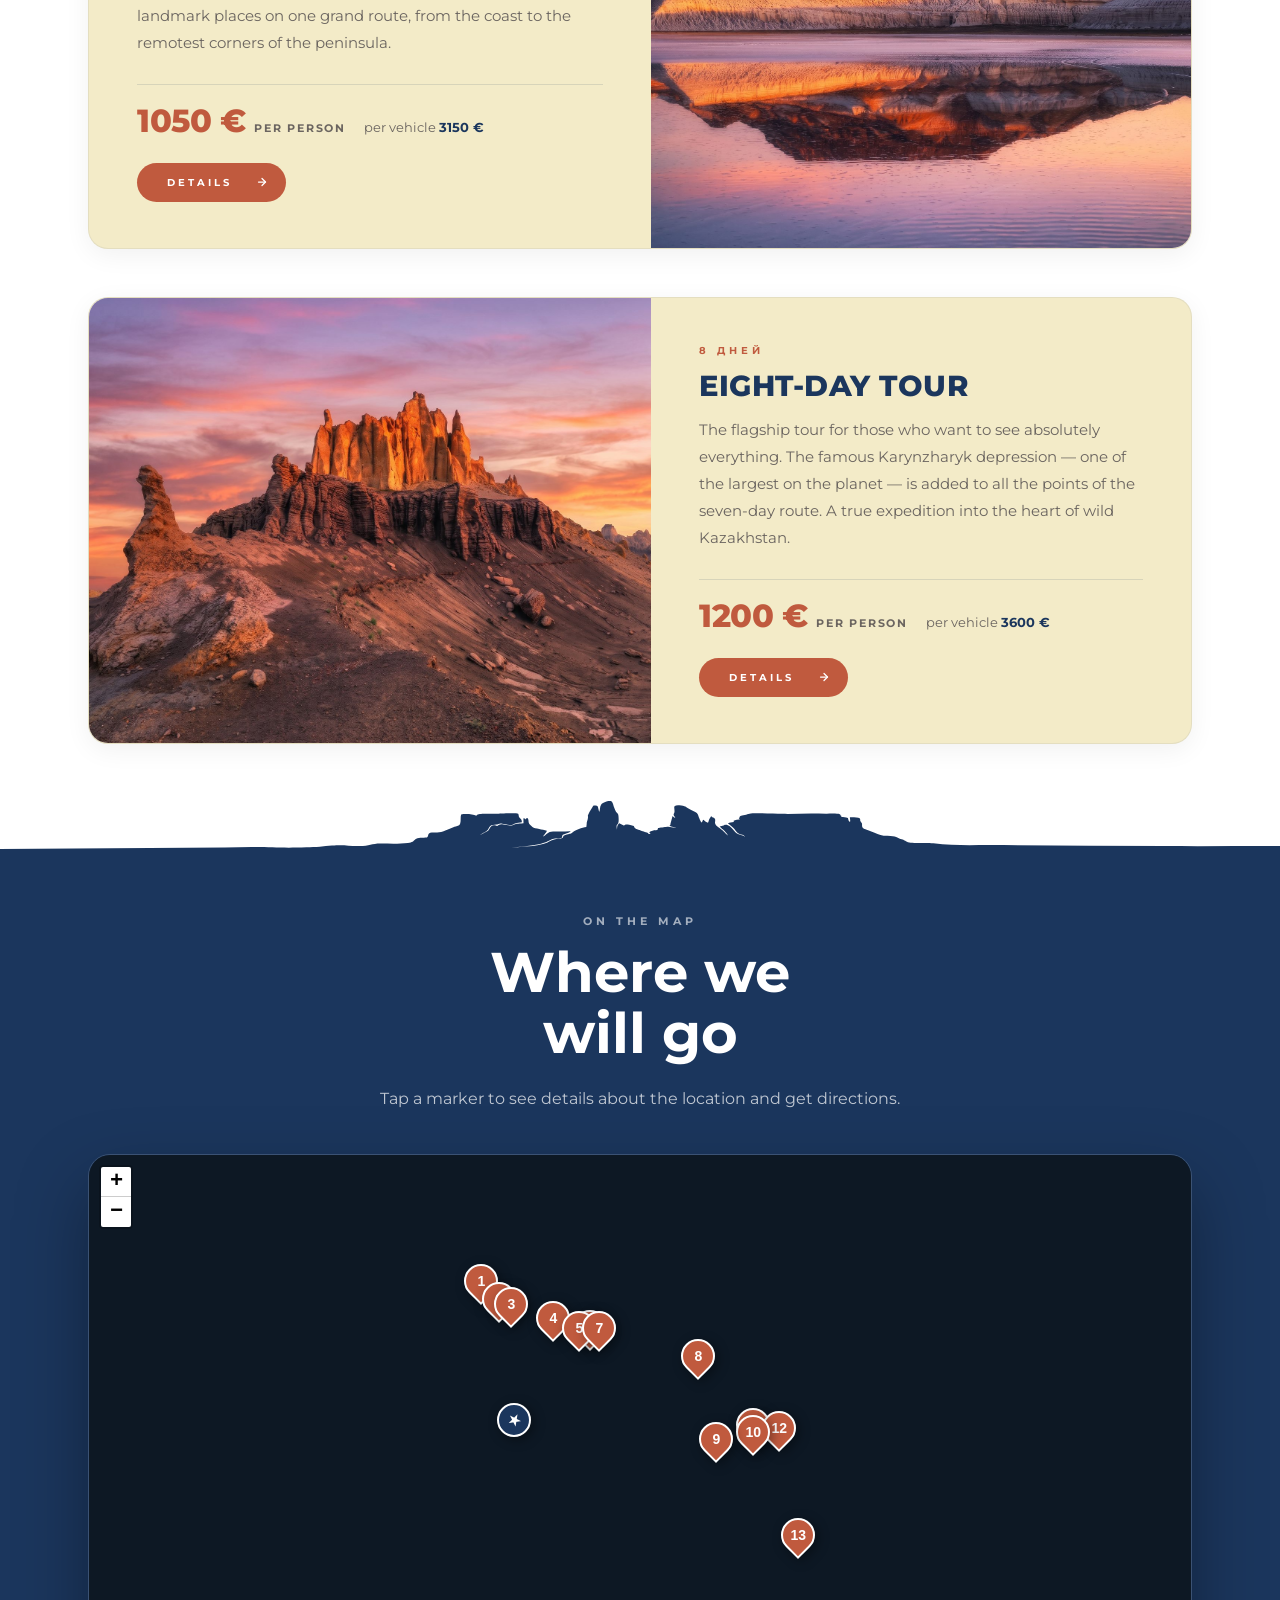
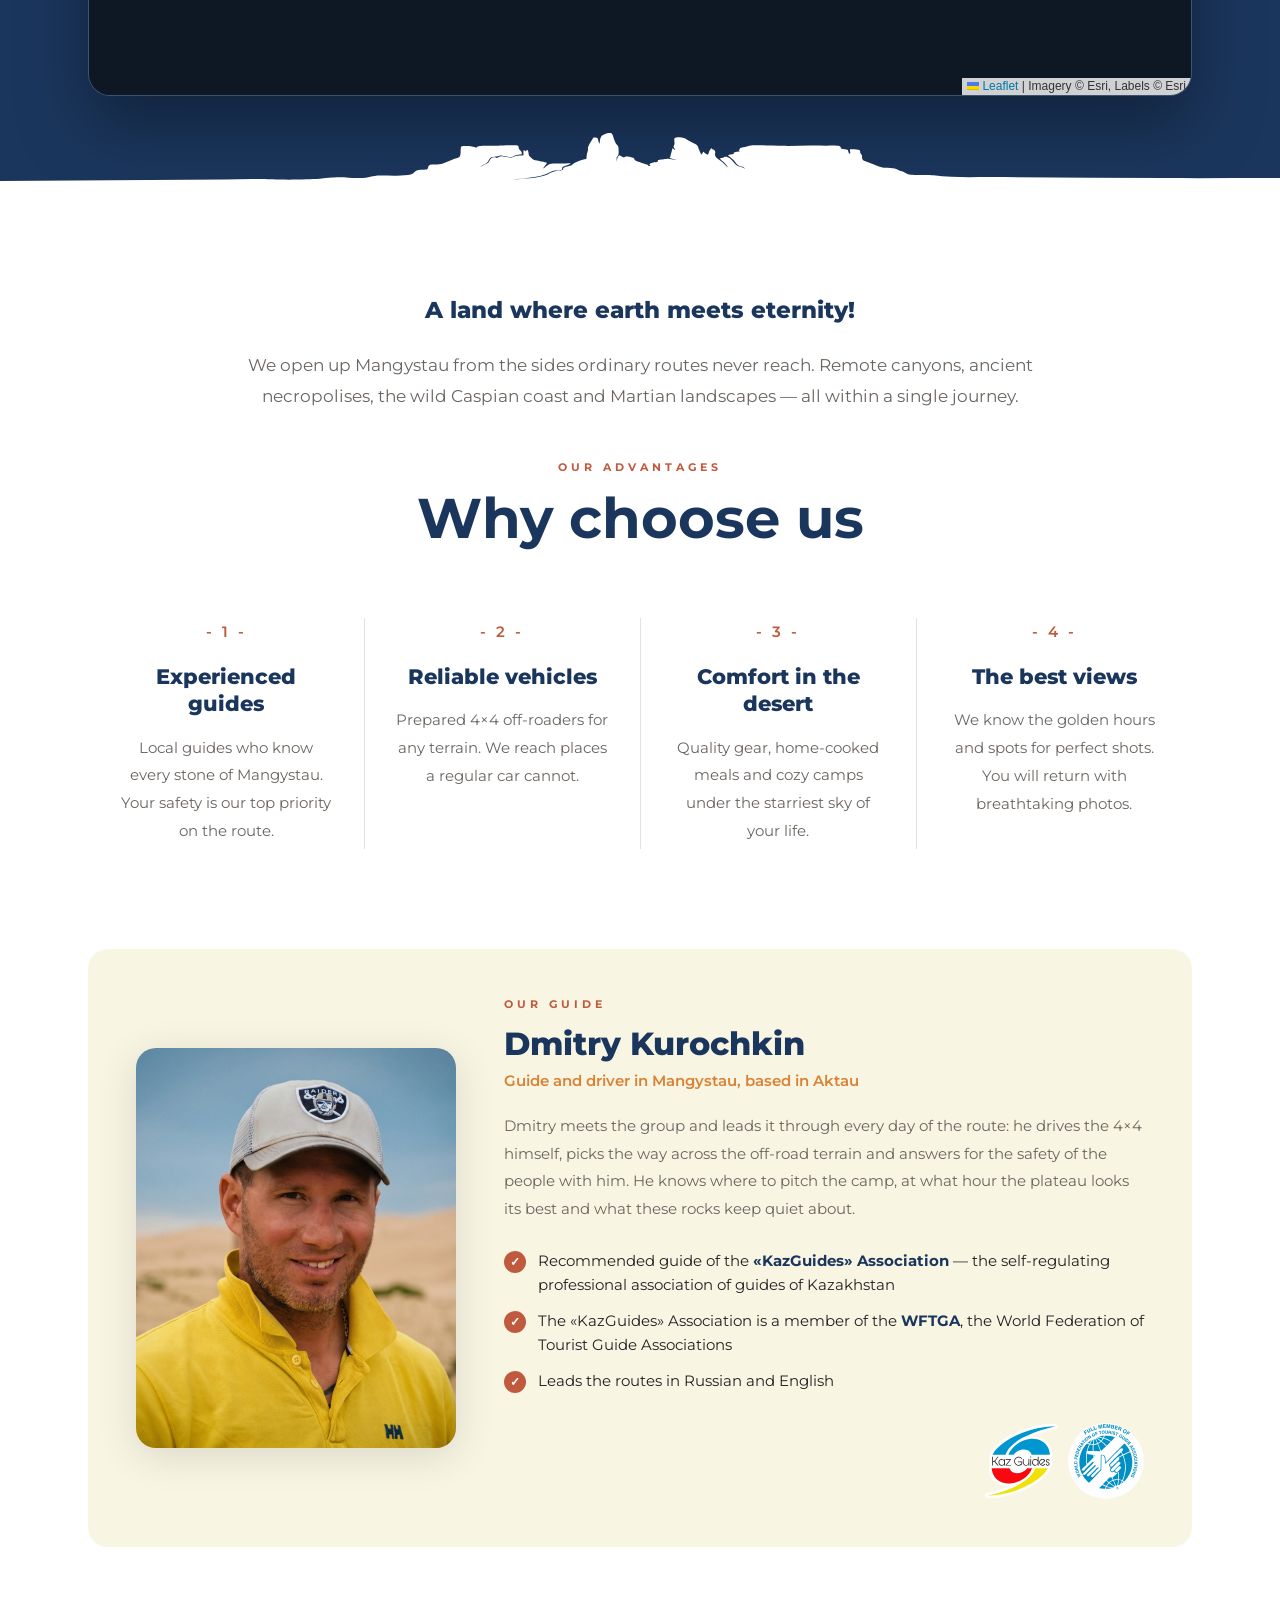
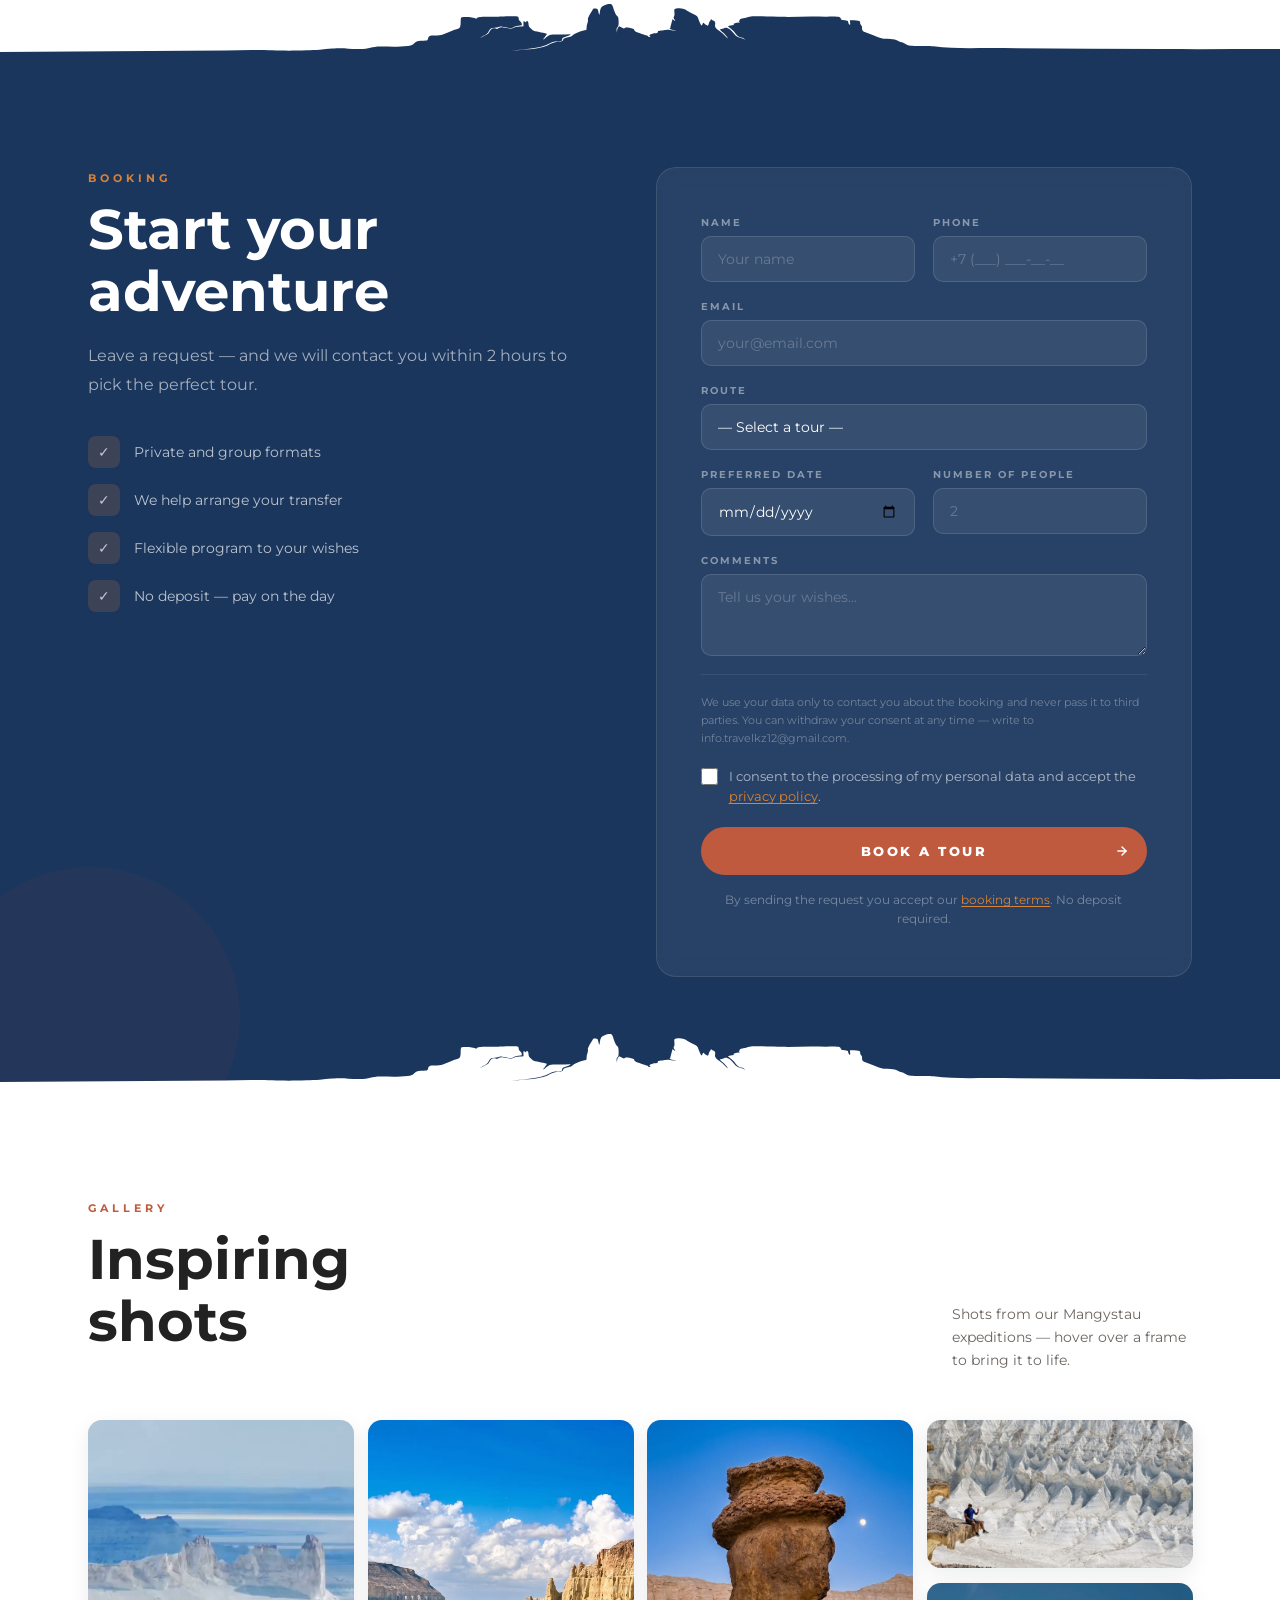
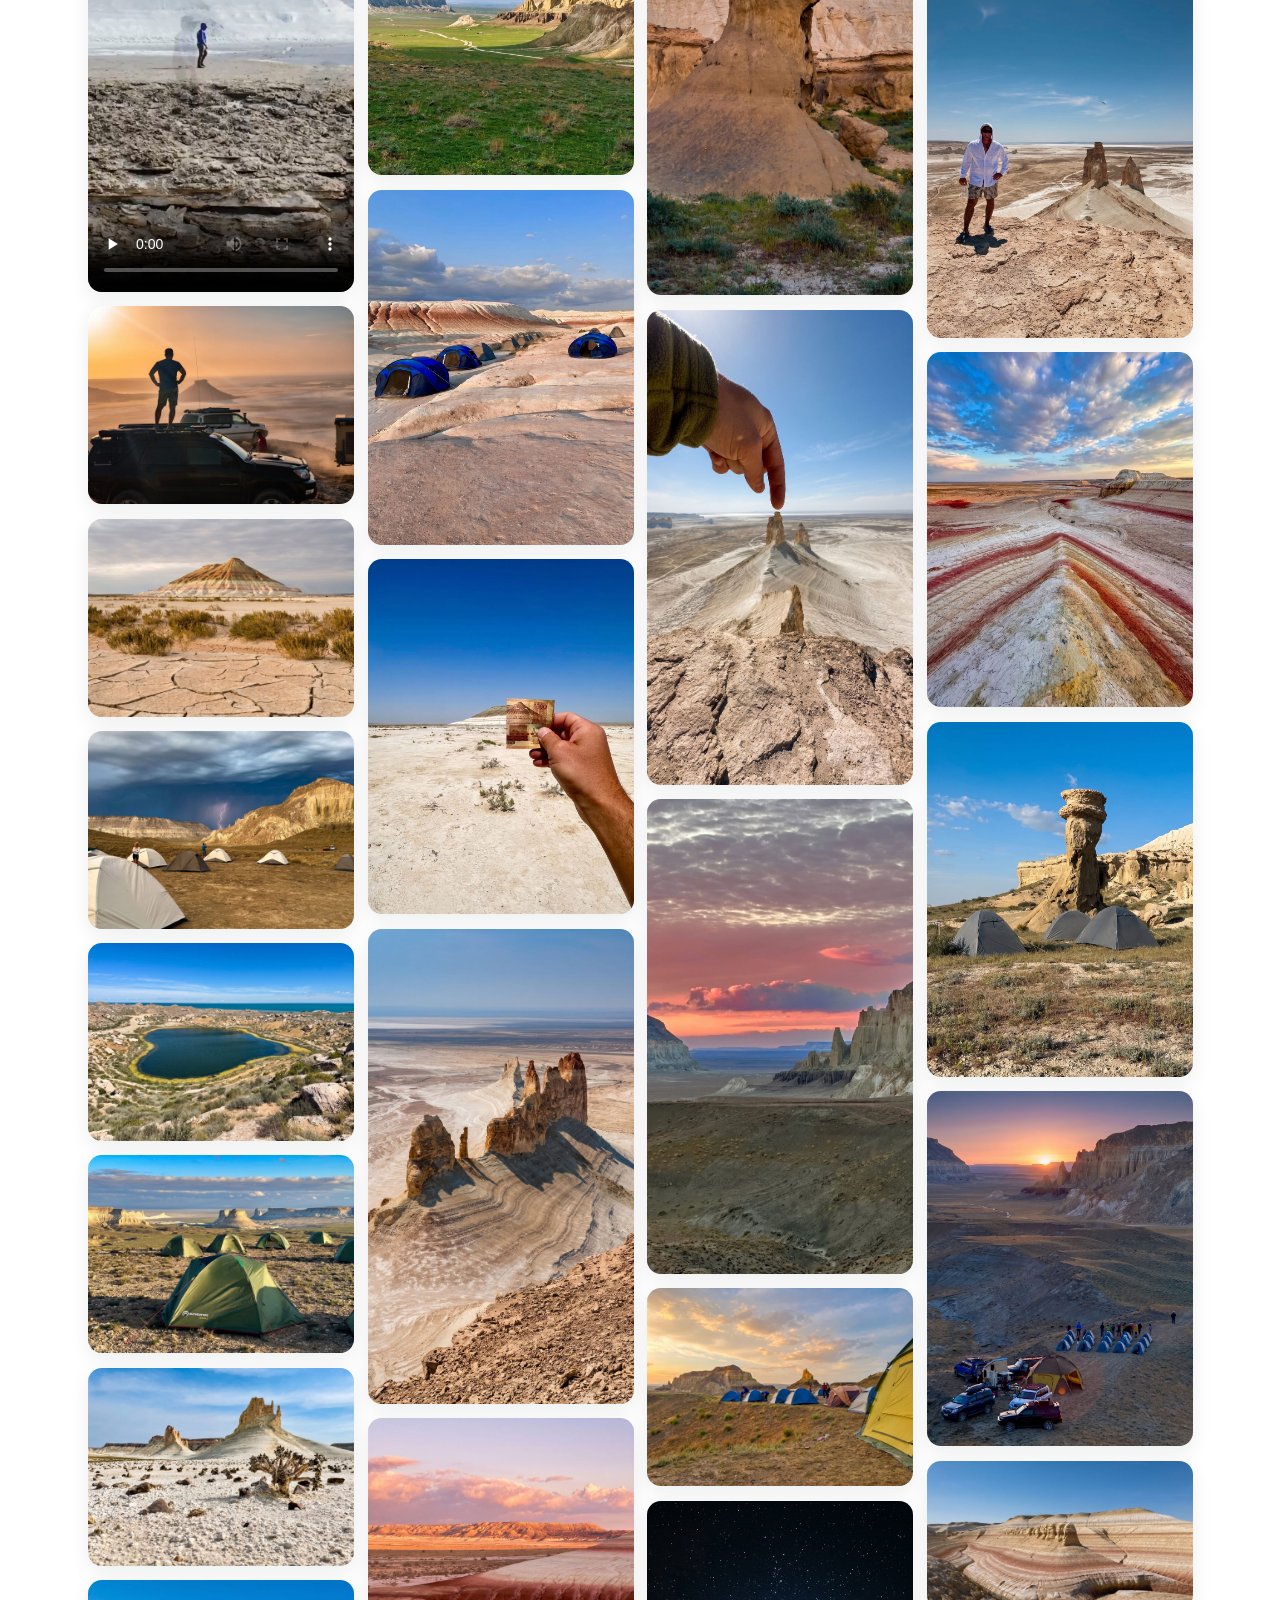
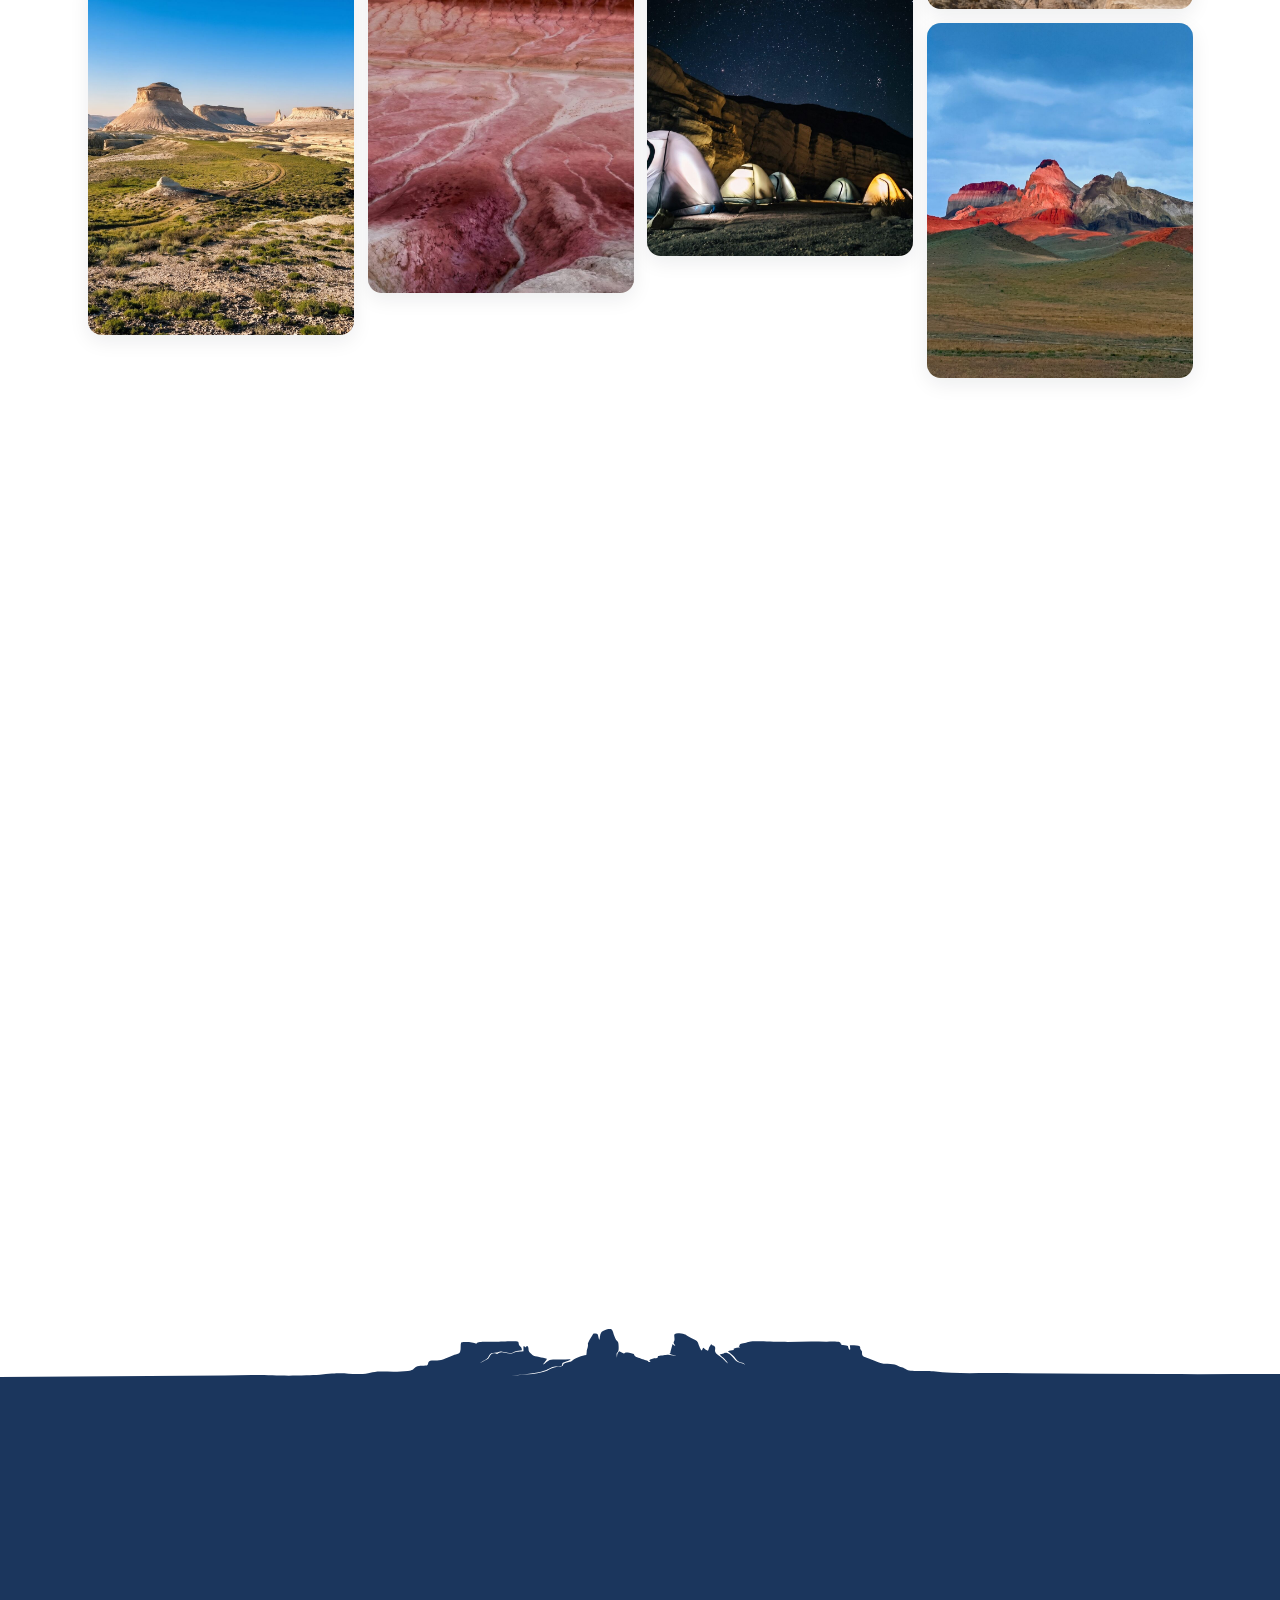
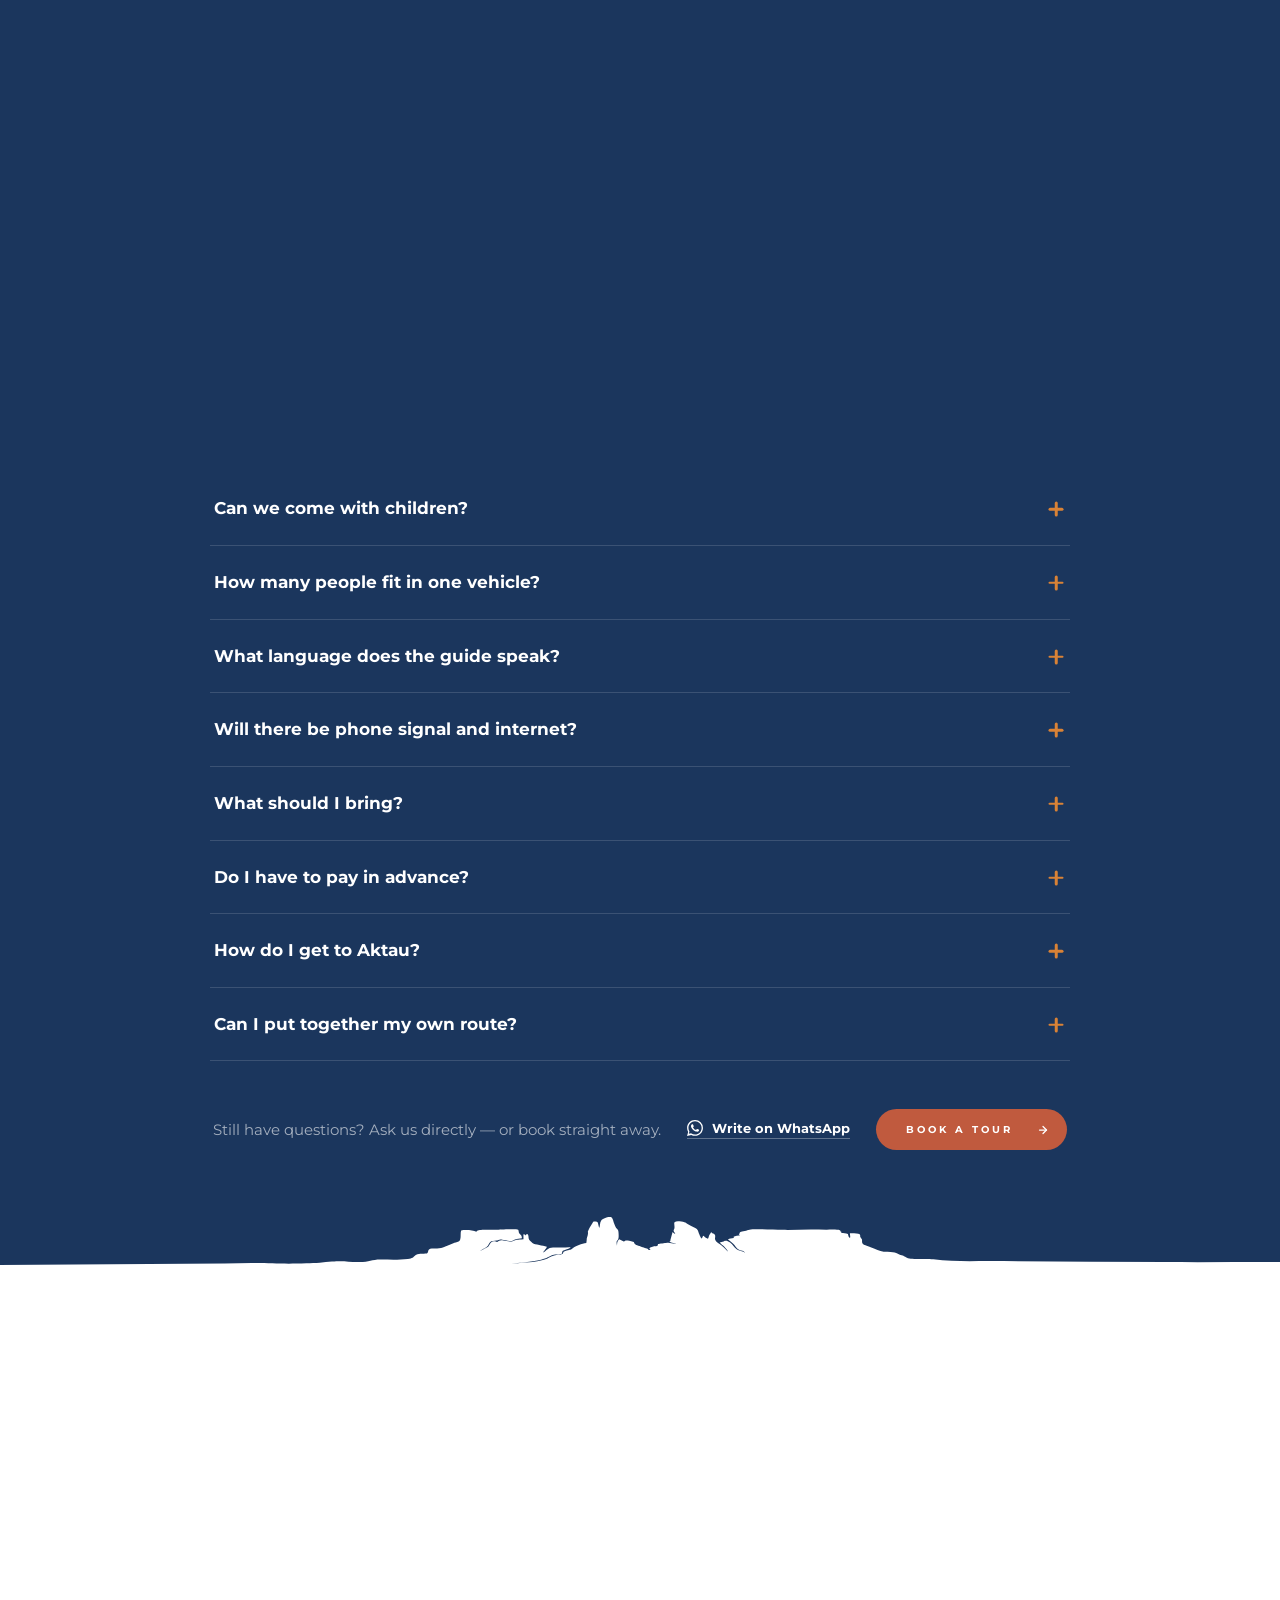
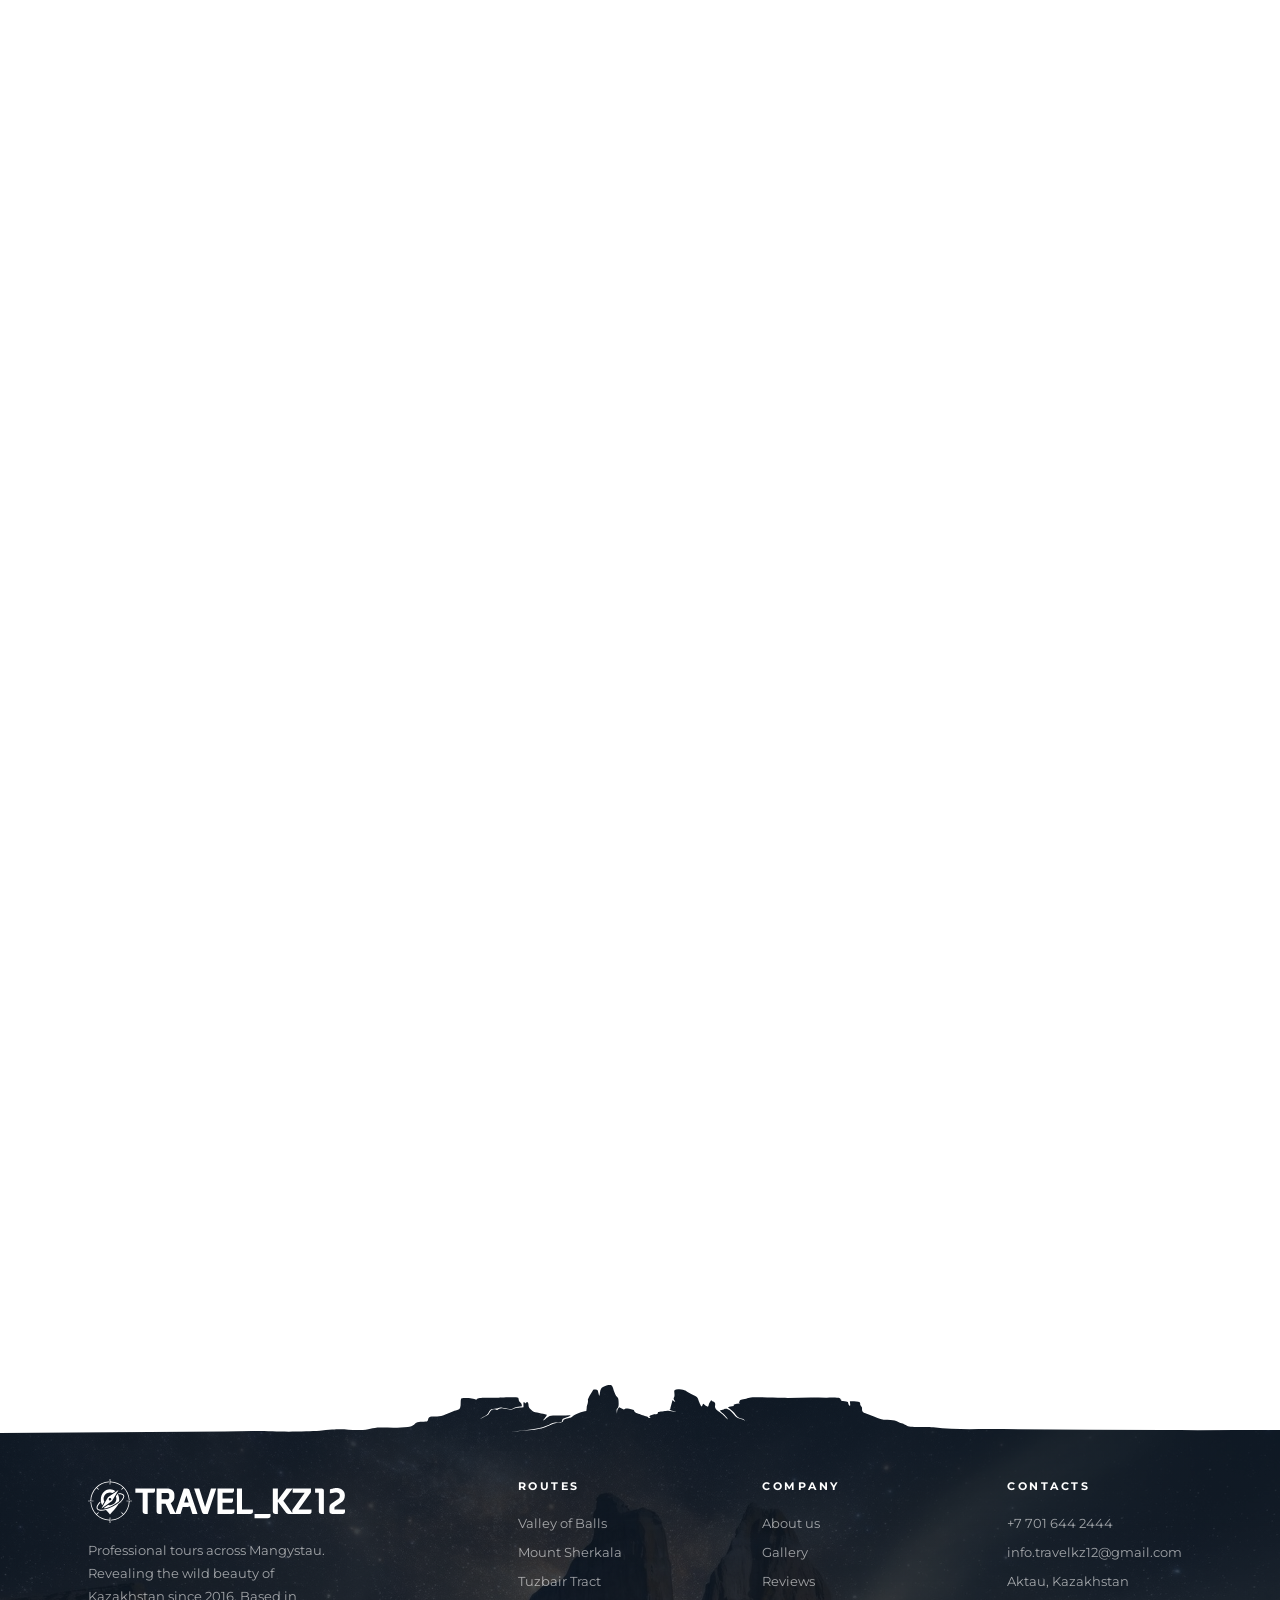
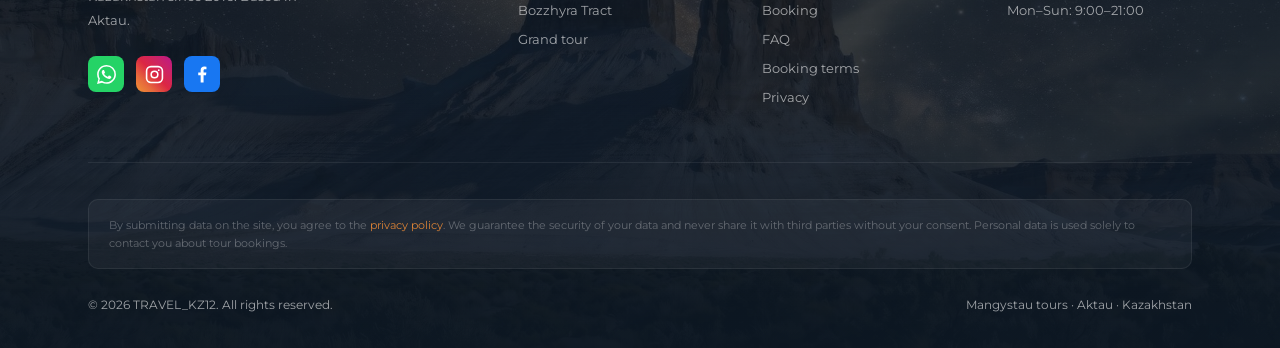
==== commit a8f68faf: "Галерея: в полноэкранном режиме не обрезать вертикальный клип object-fit: cover растягивал кадр 9:16" ====
--- a/index.html
+++ b/index.html
@@ -1293,6 +1293,9 @@
       object-fit: cover;
       background: #0d1824;
     }
+    /* Fullscreen is 16:9 — `cover` would crop the vertical frame, so letterbox it */
+    .gallery-video video:fullscreen { aspect-ratio: auto; object-fit: contain; }
+    .gallery-video video:-webkit-full-screen { aspect-ratio: auto; object-fit: contain; }
     .gallery-video:active .gallery-tilt { transform: none !important; }
     .gallery-cell .overlay {
       position: absolute;
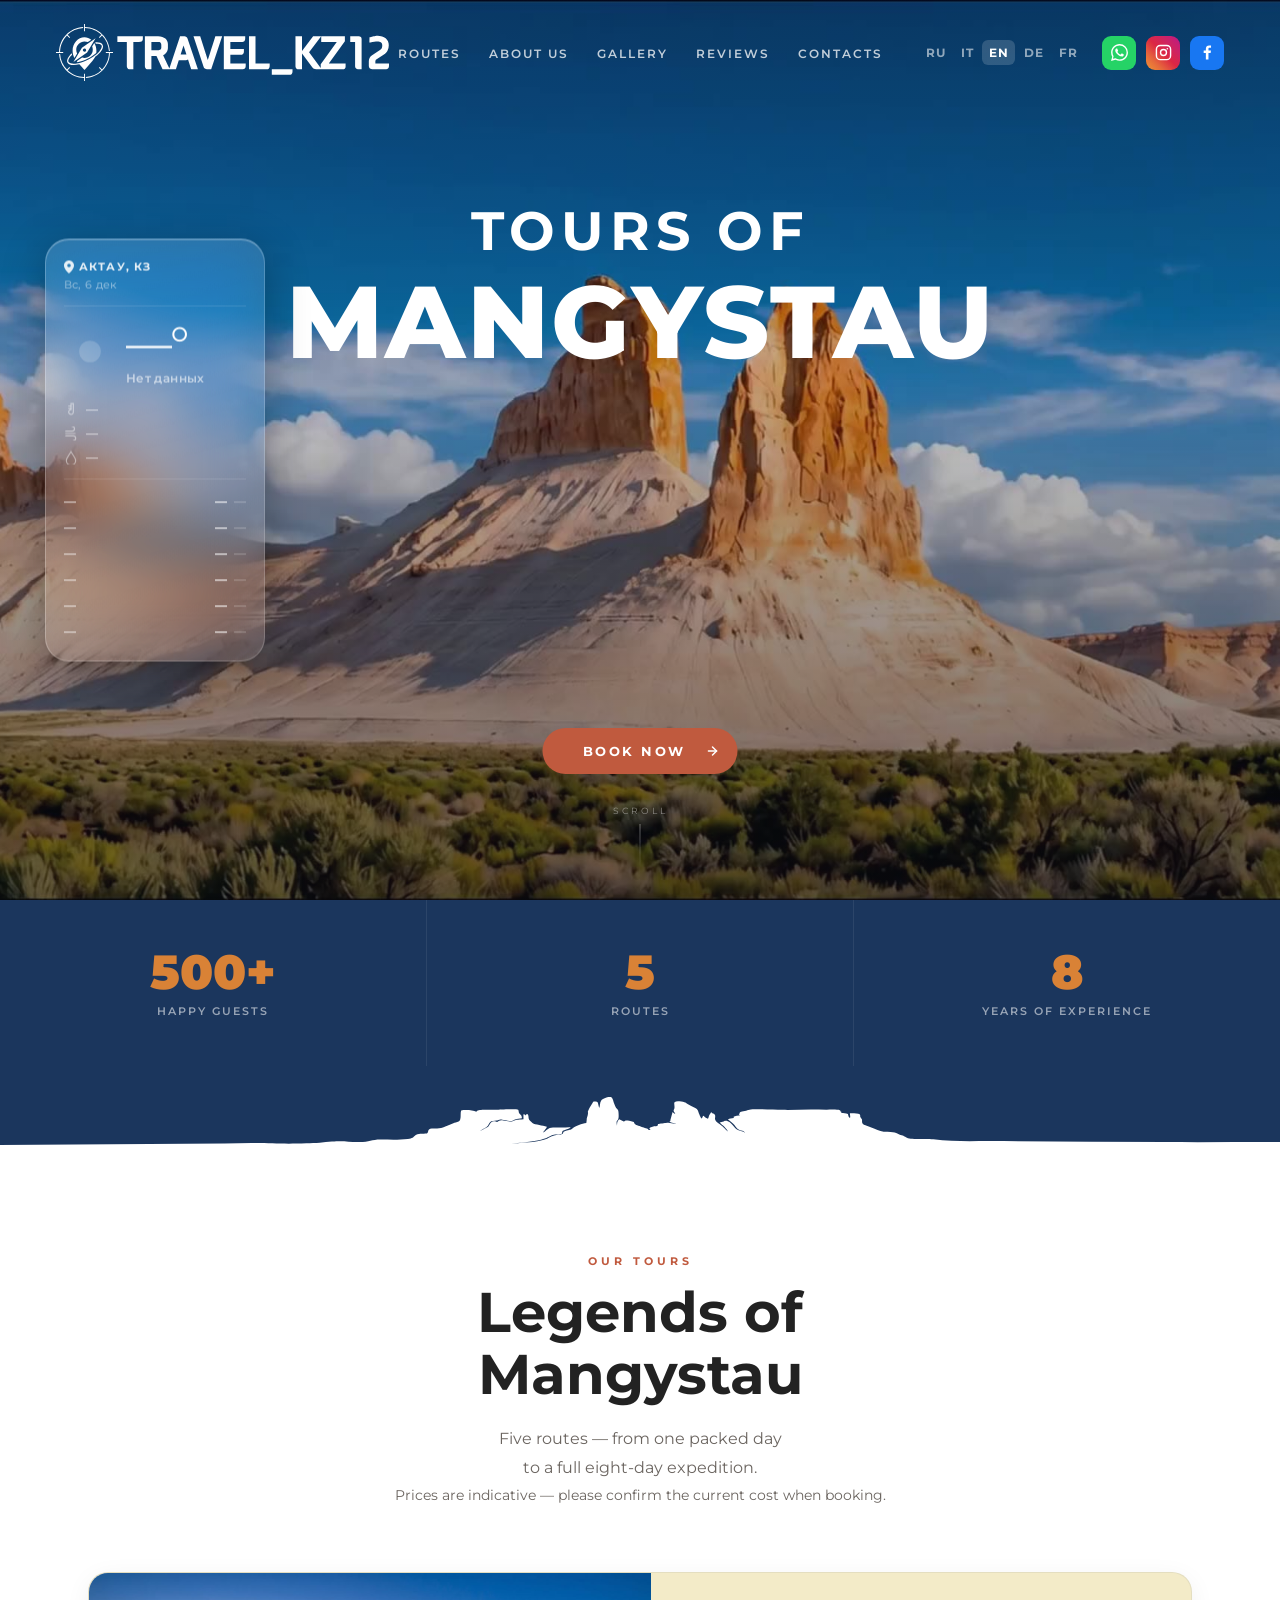
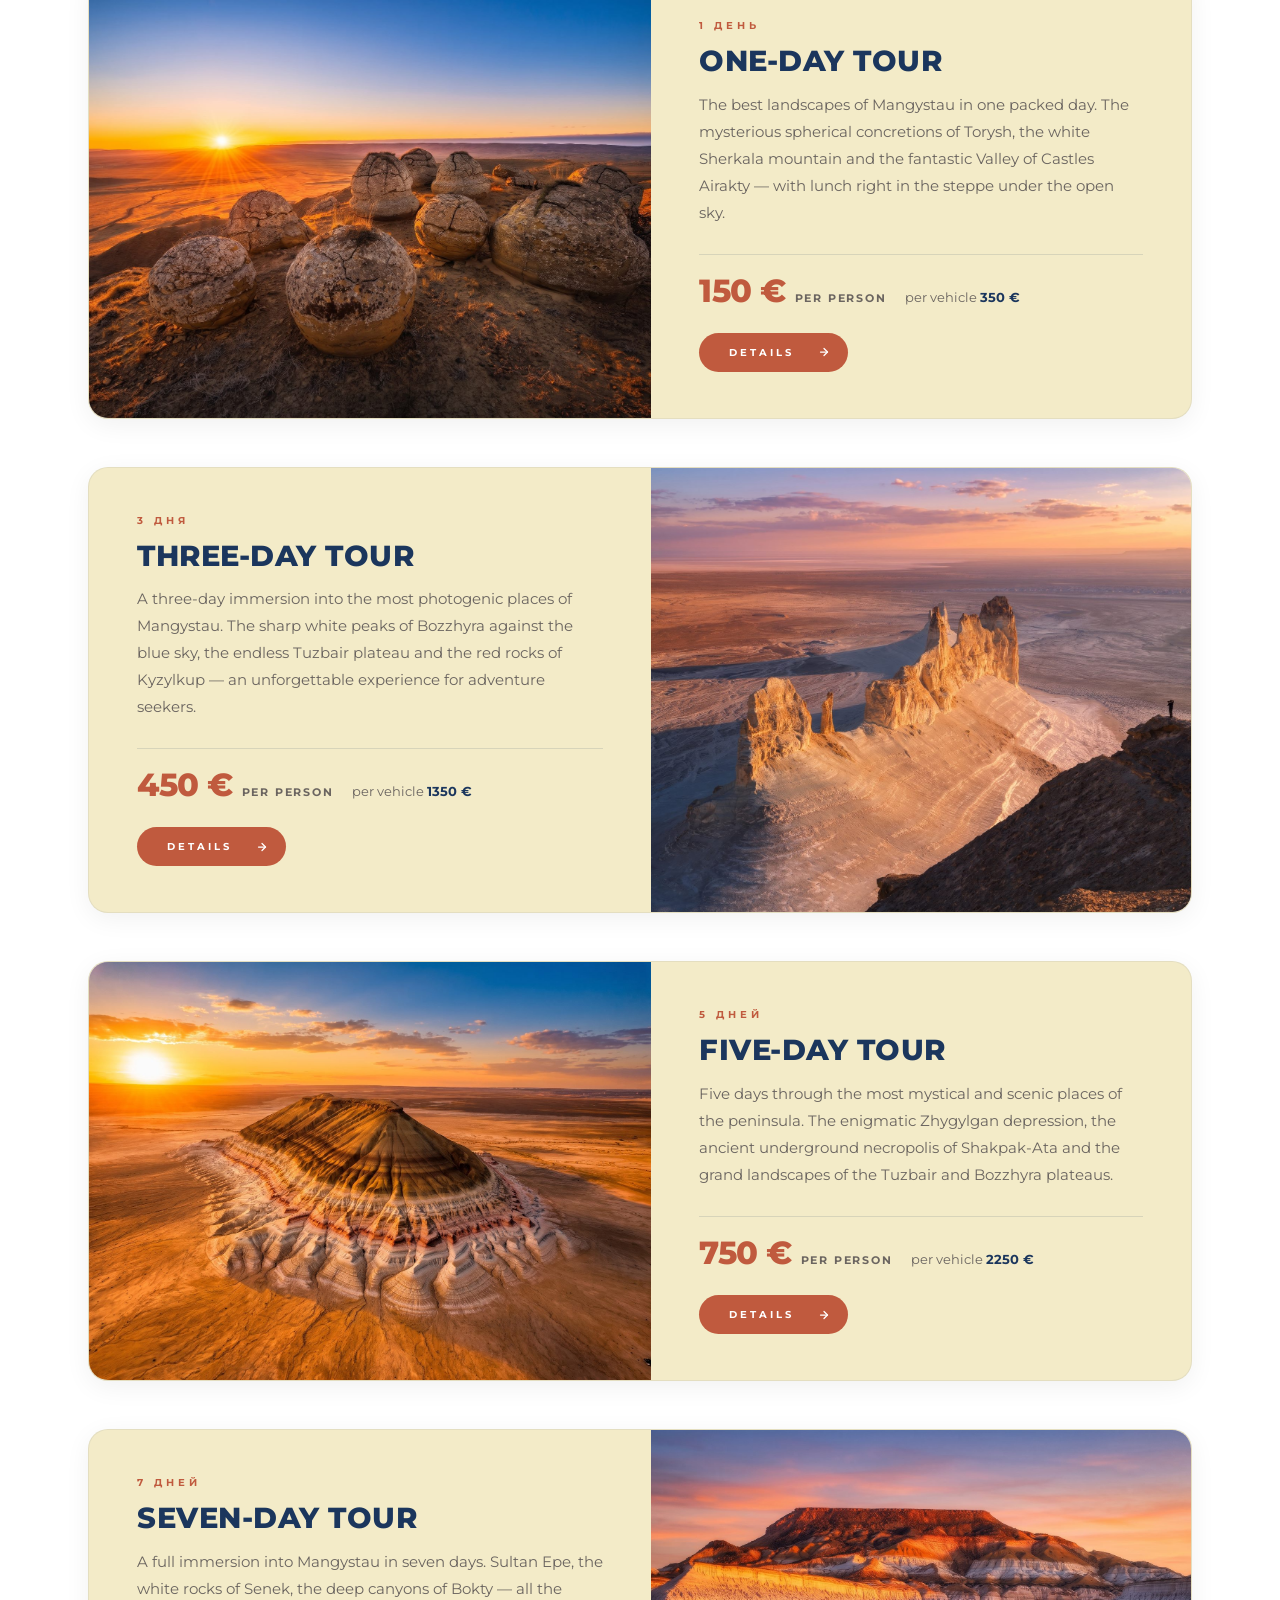
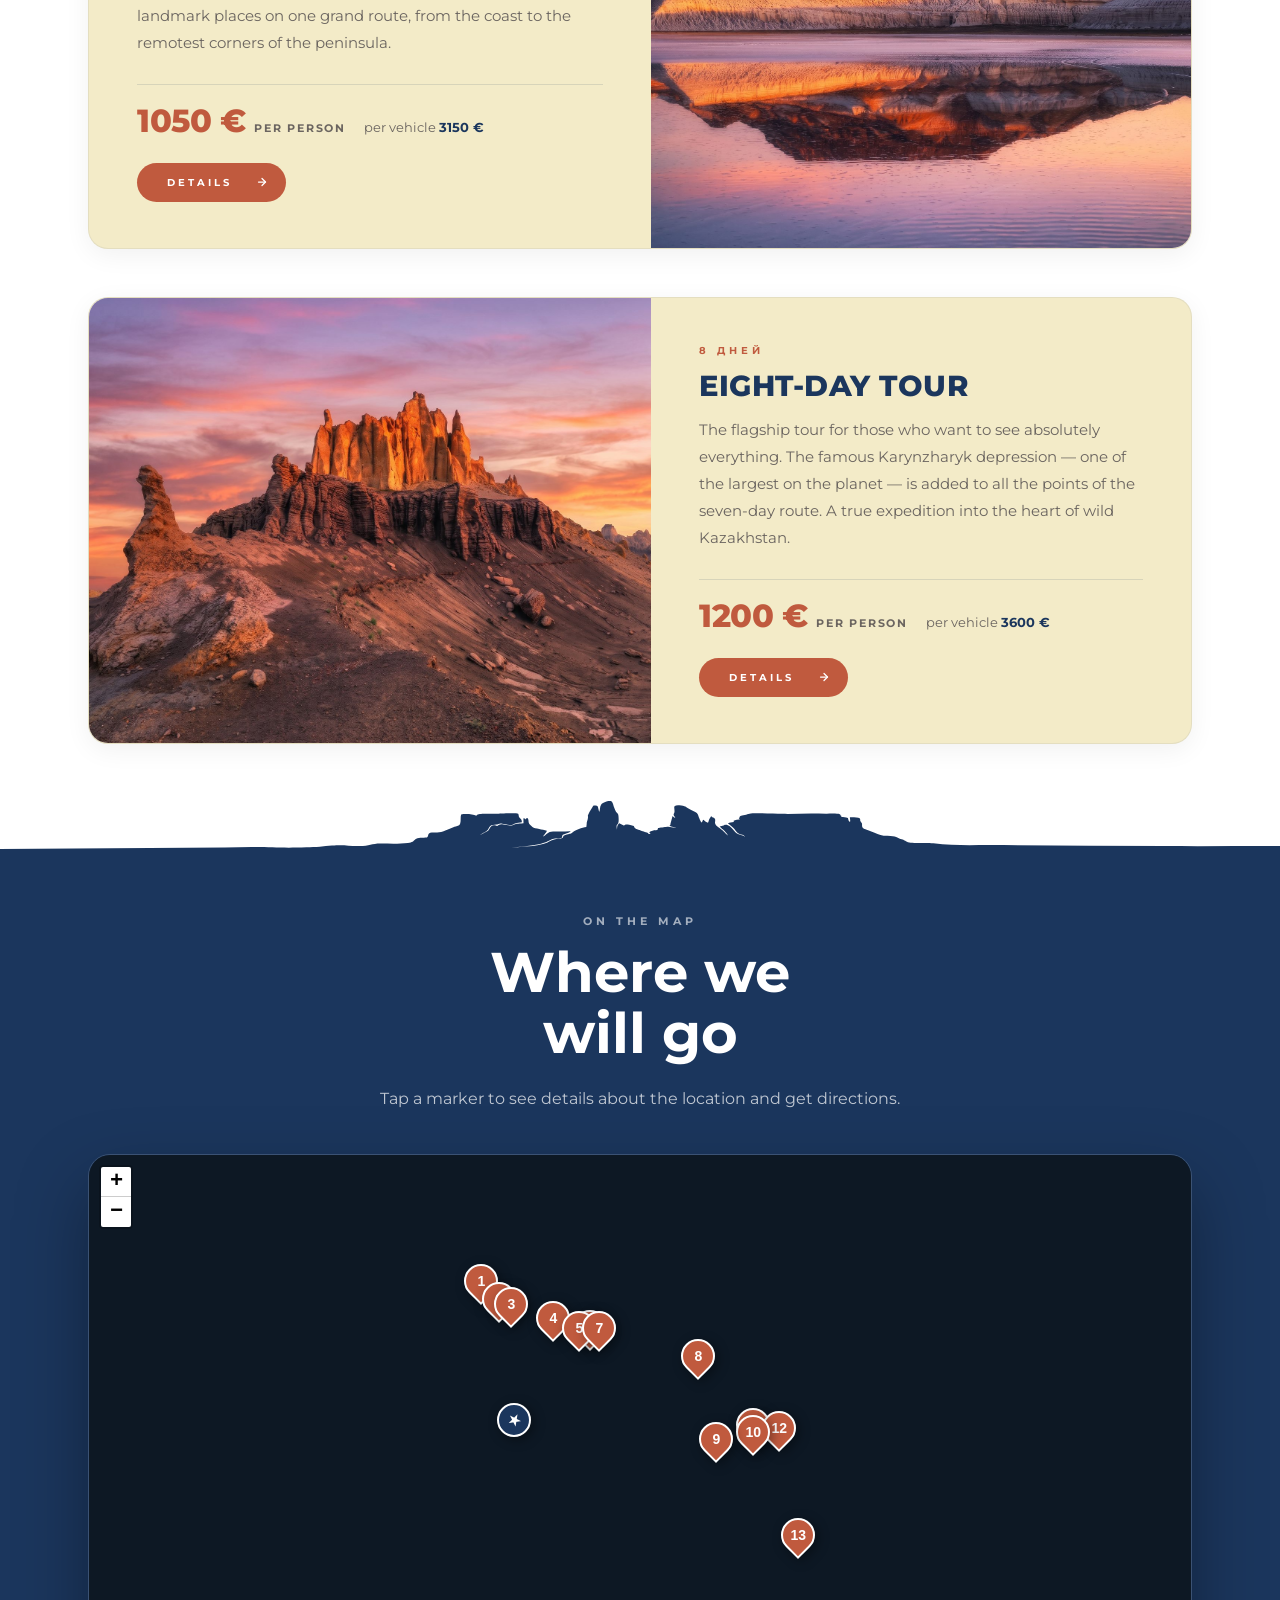
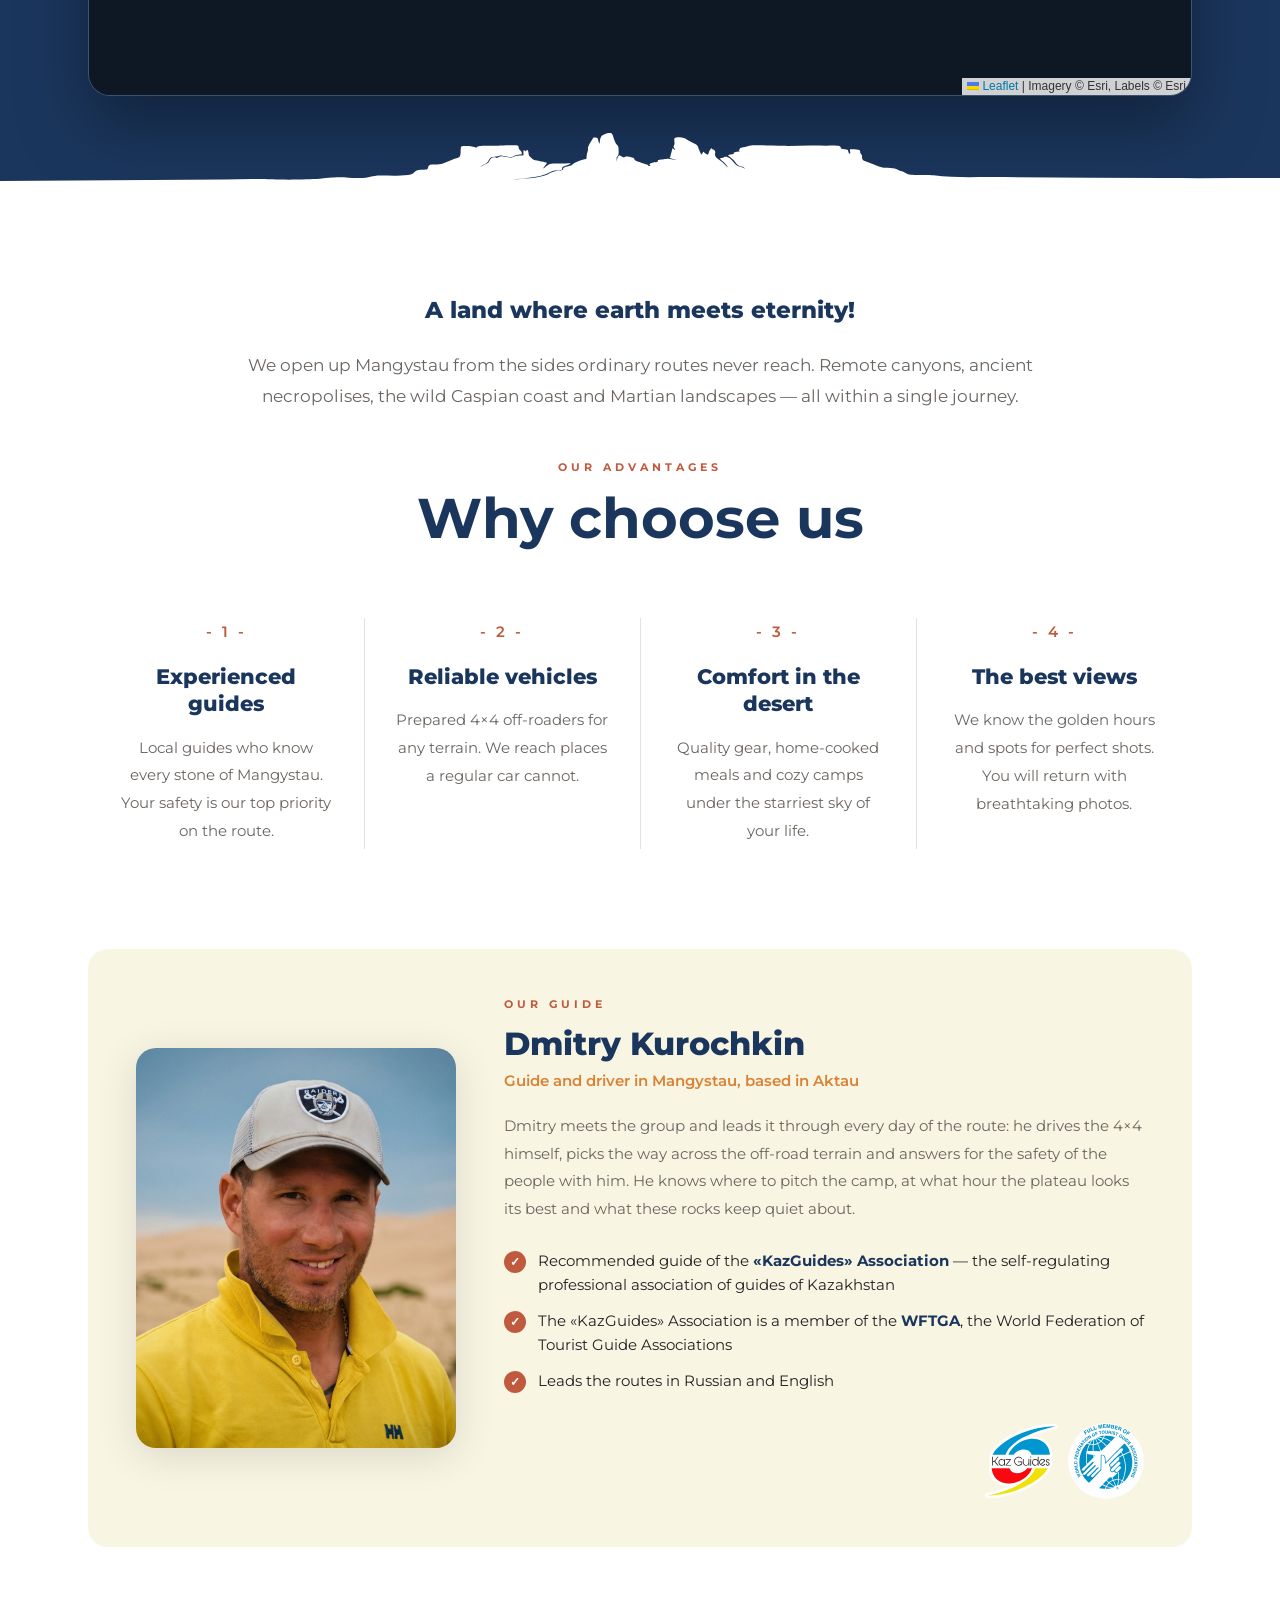
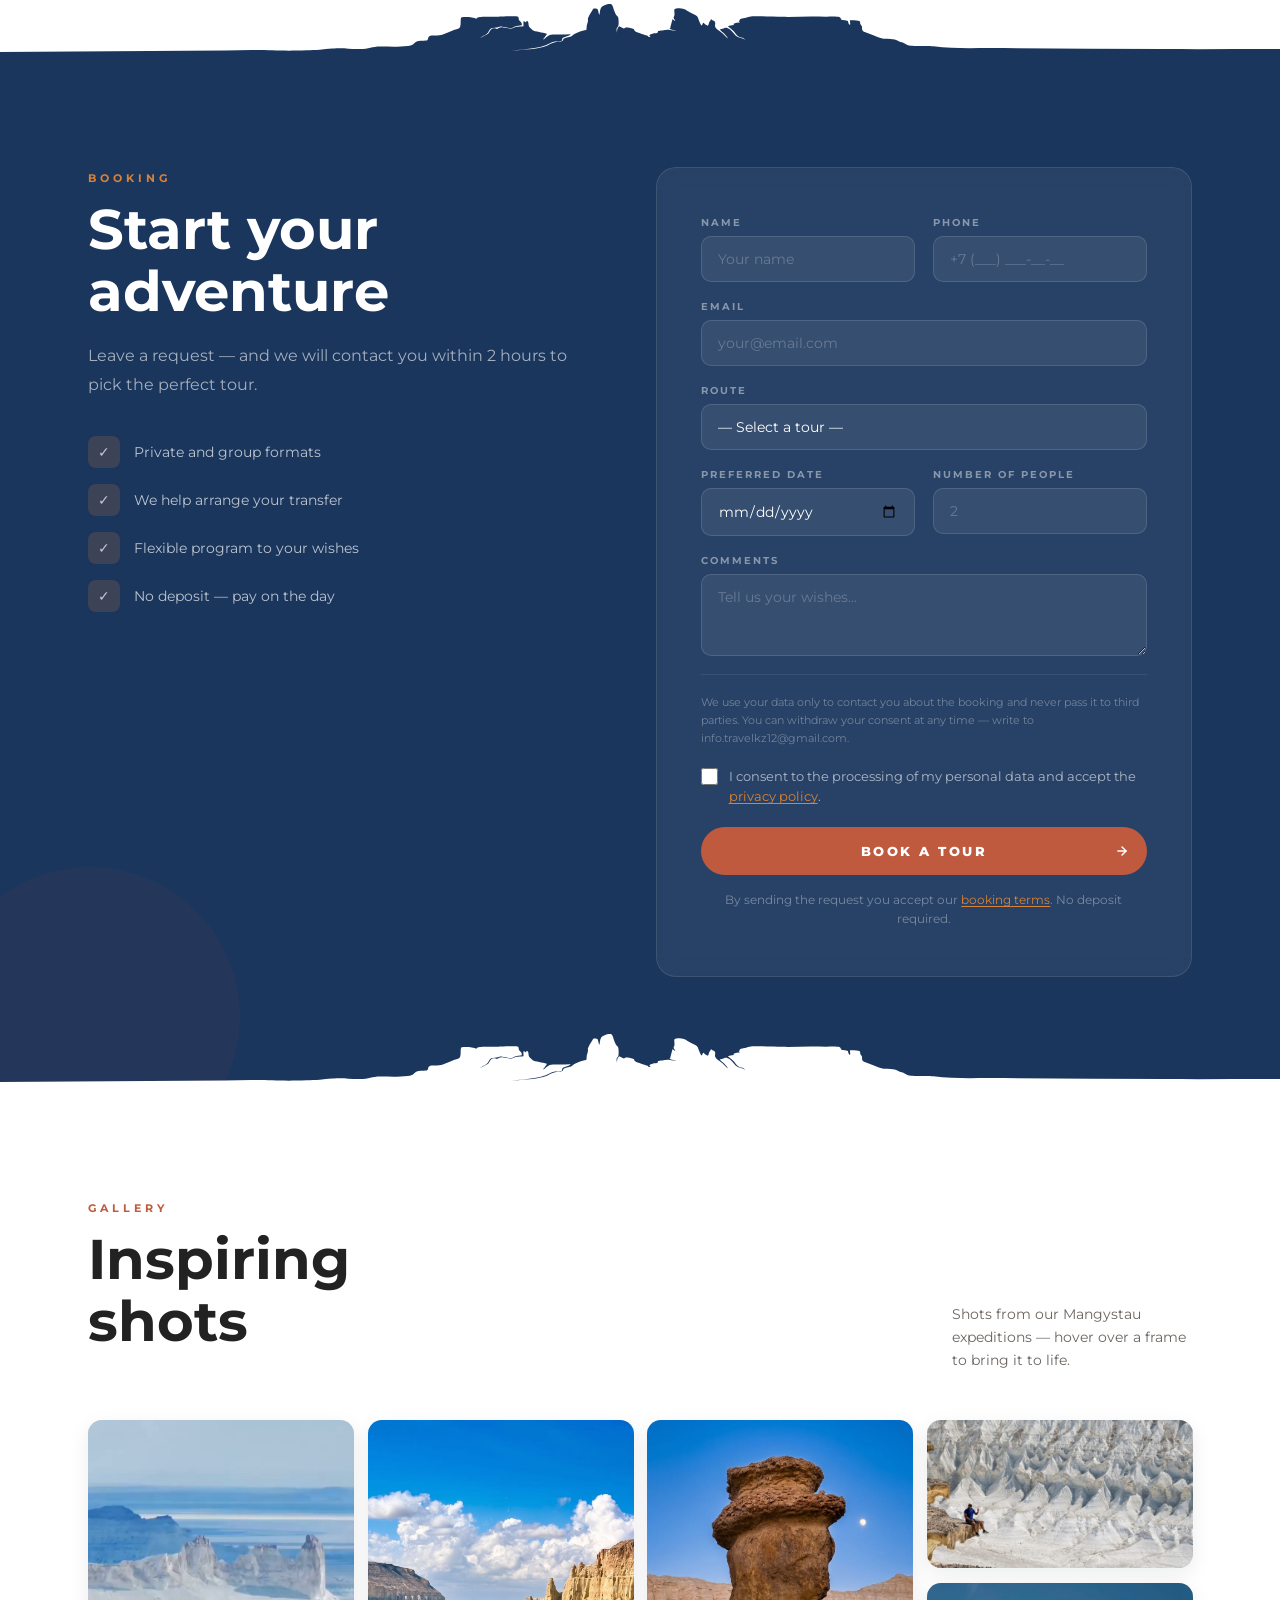
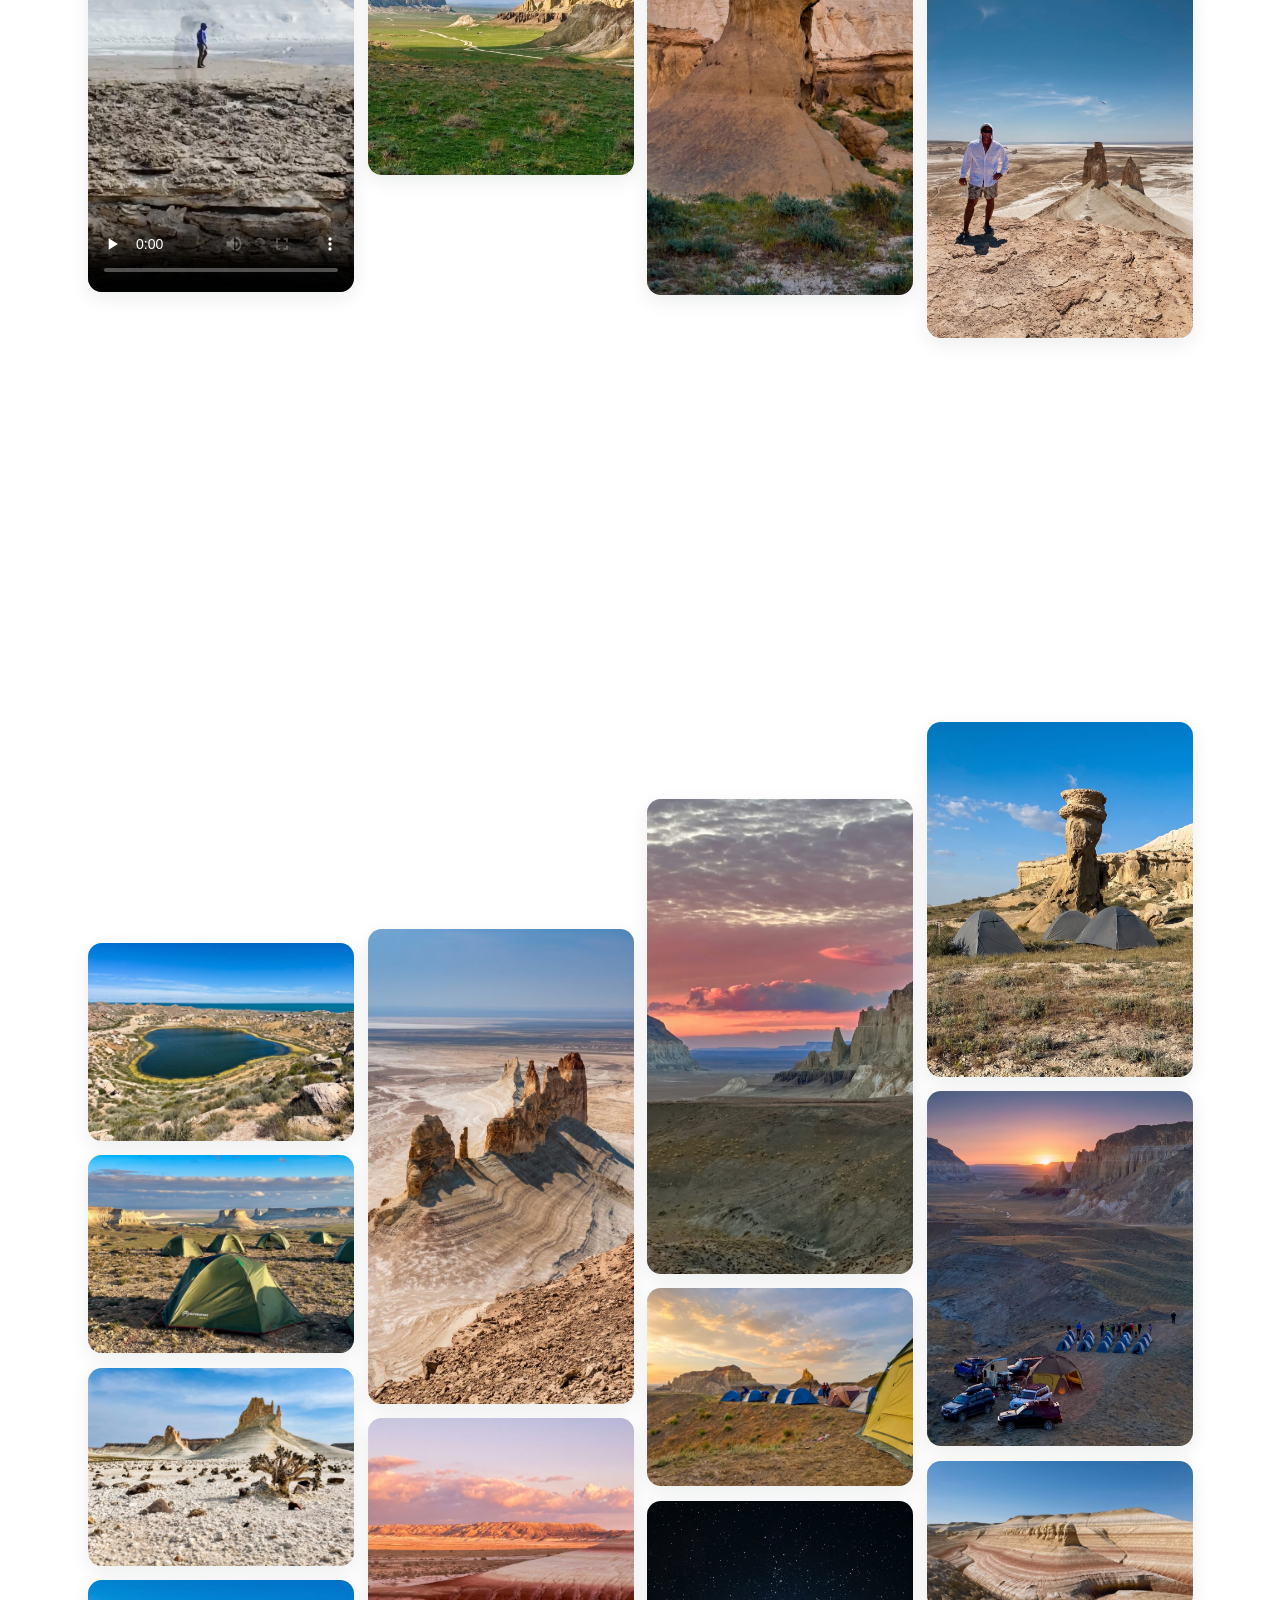
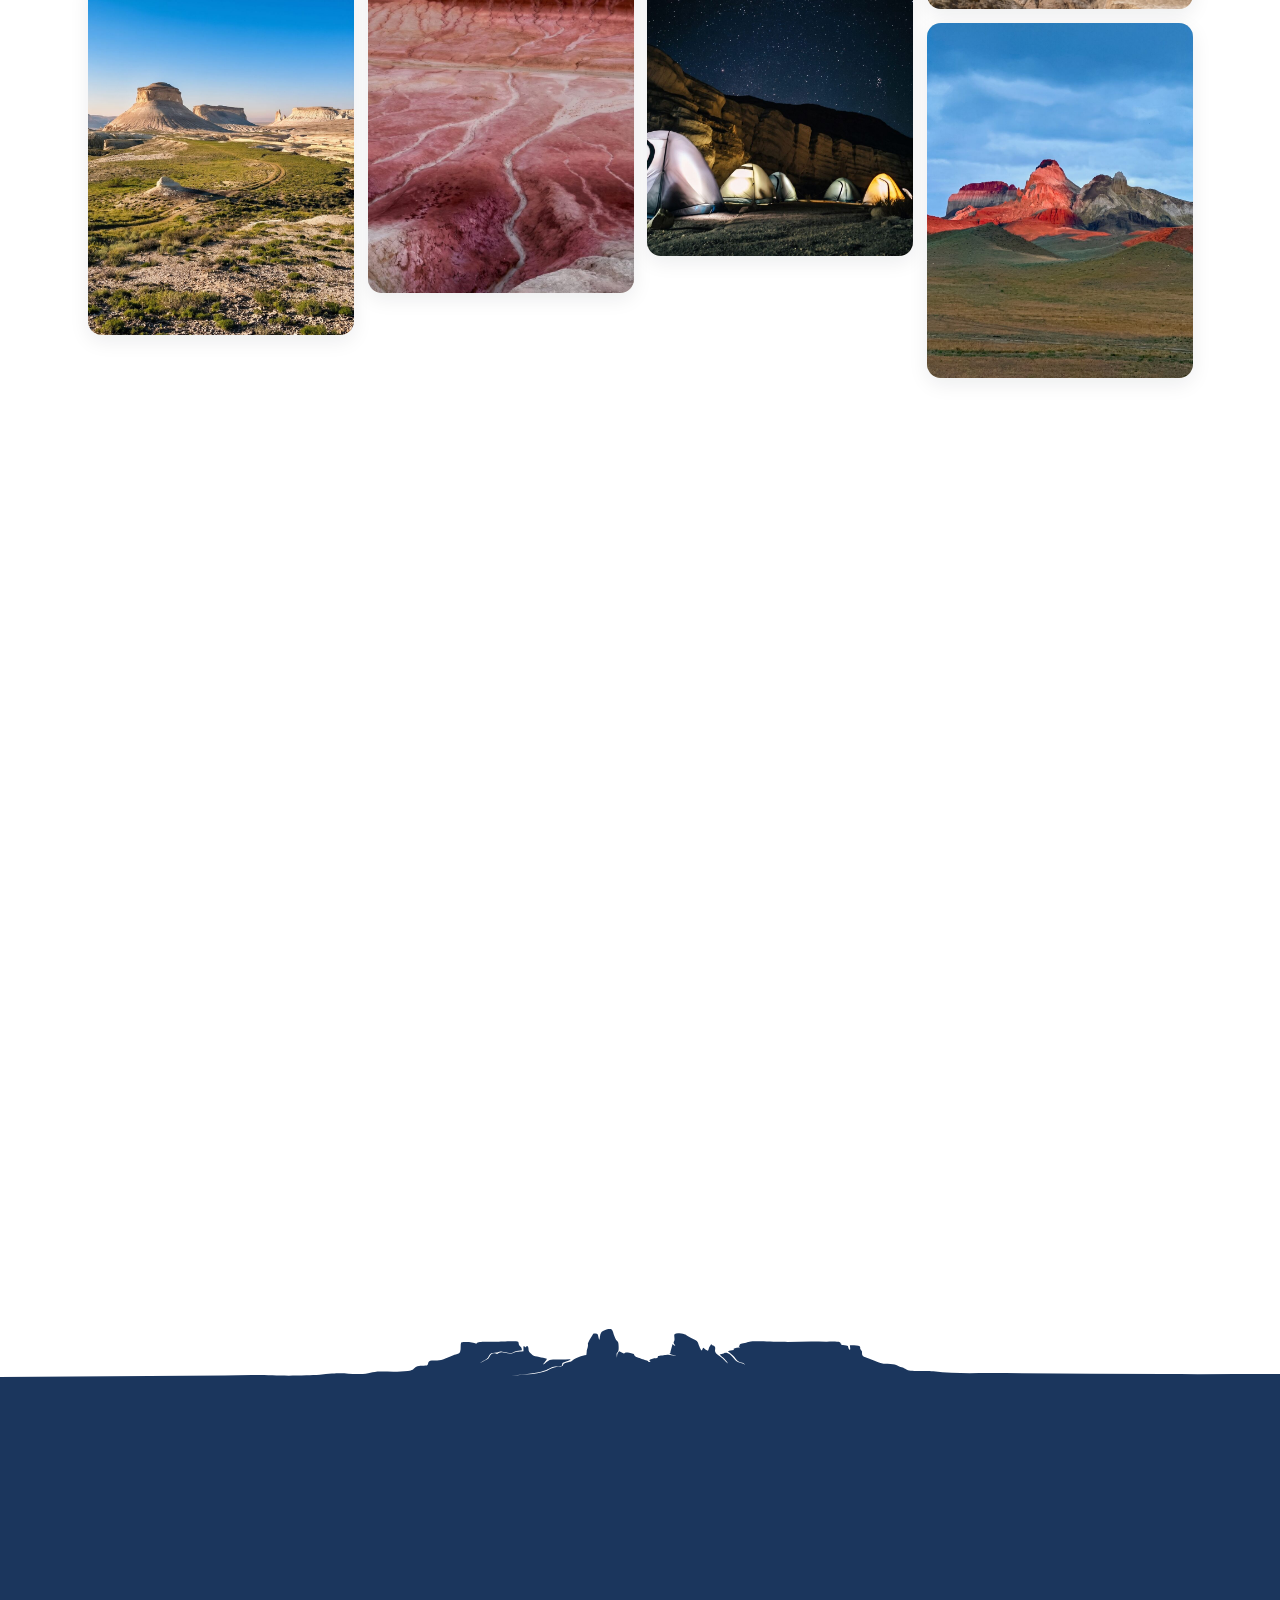
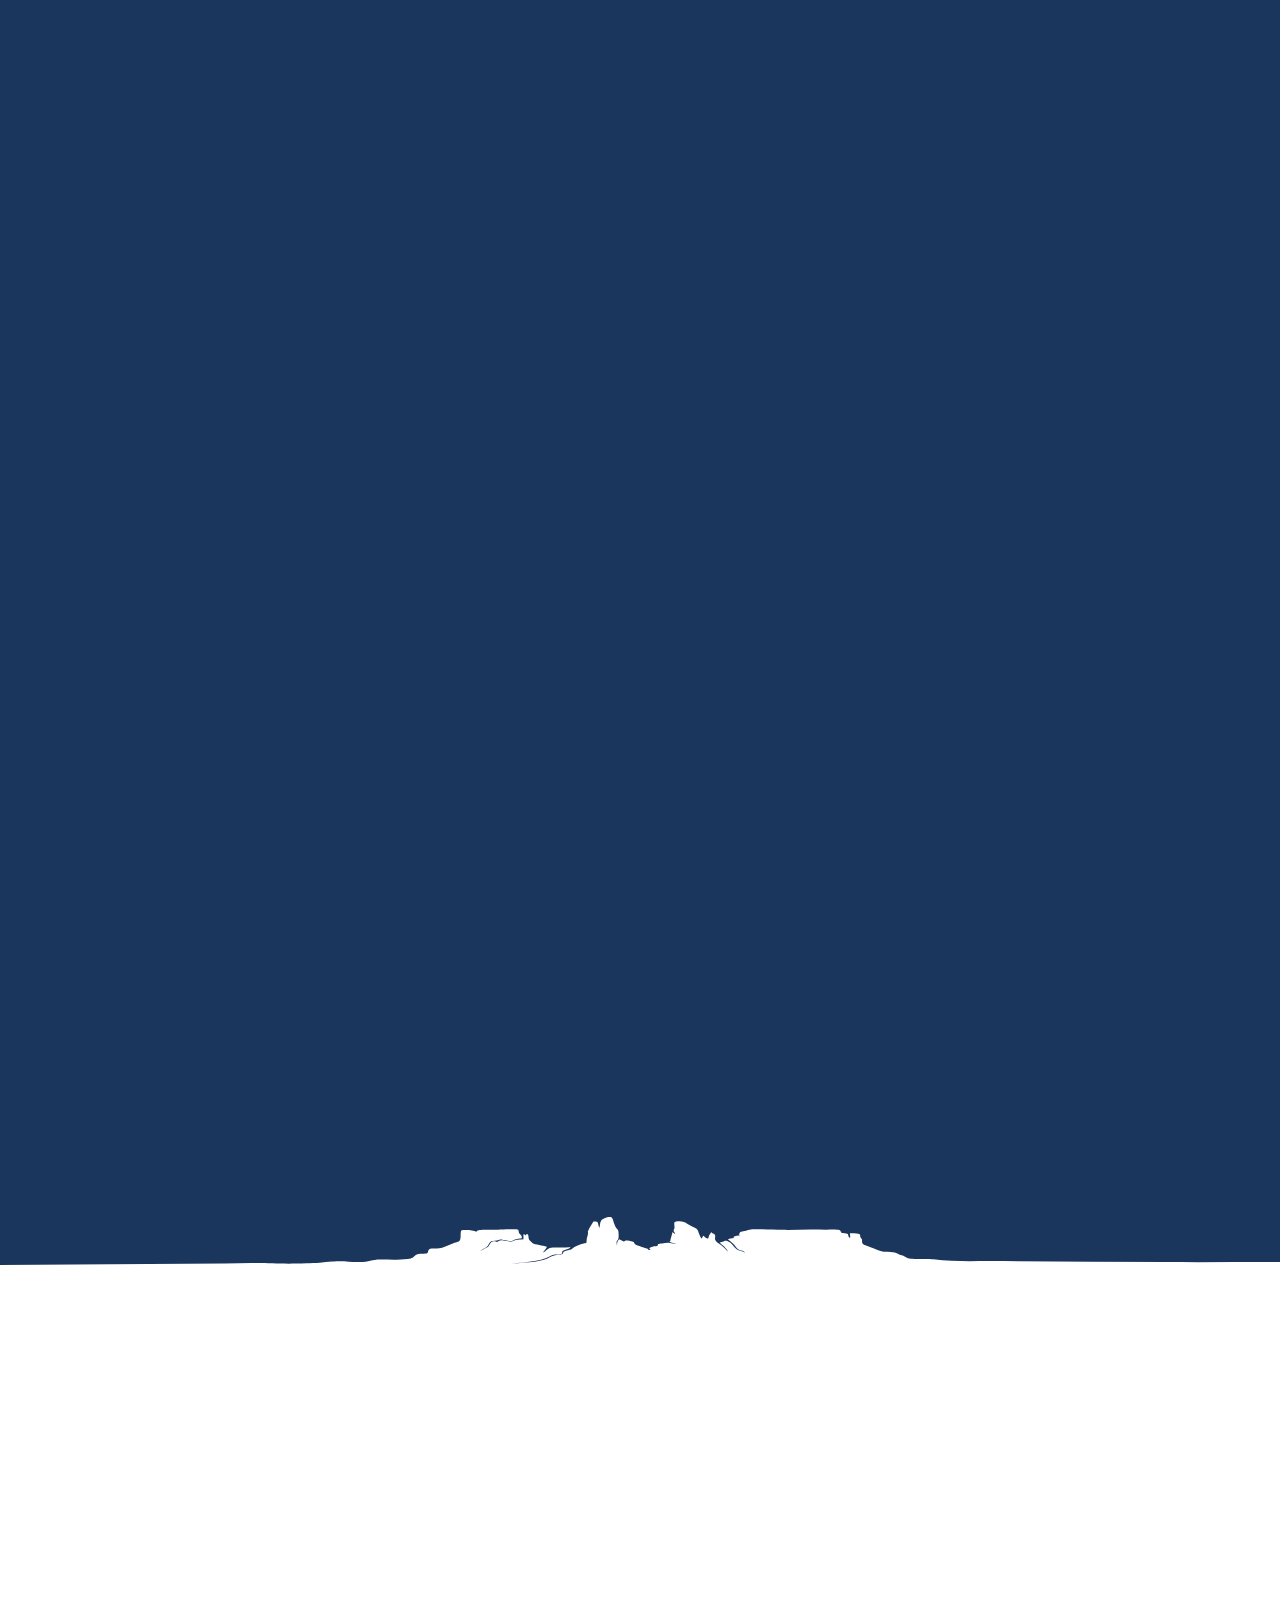
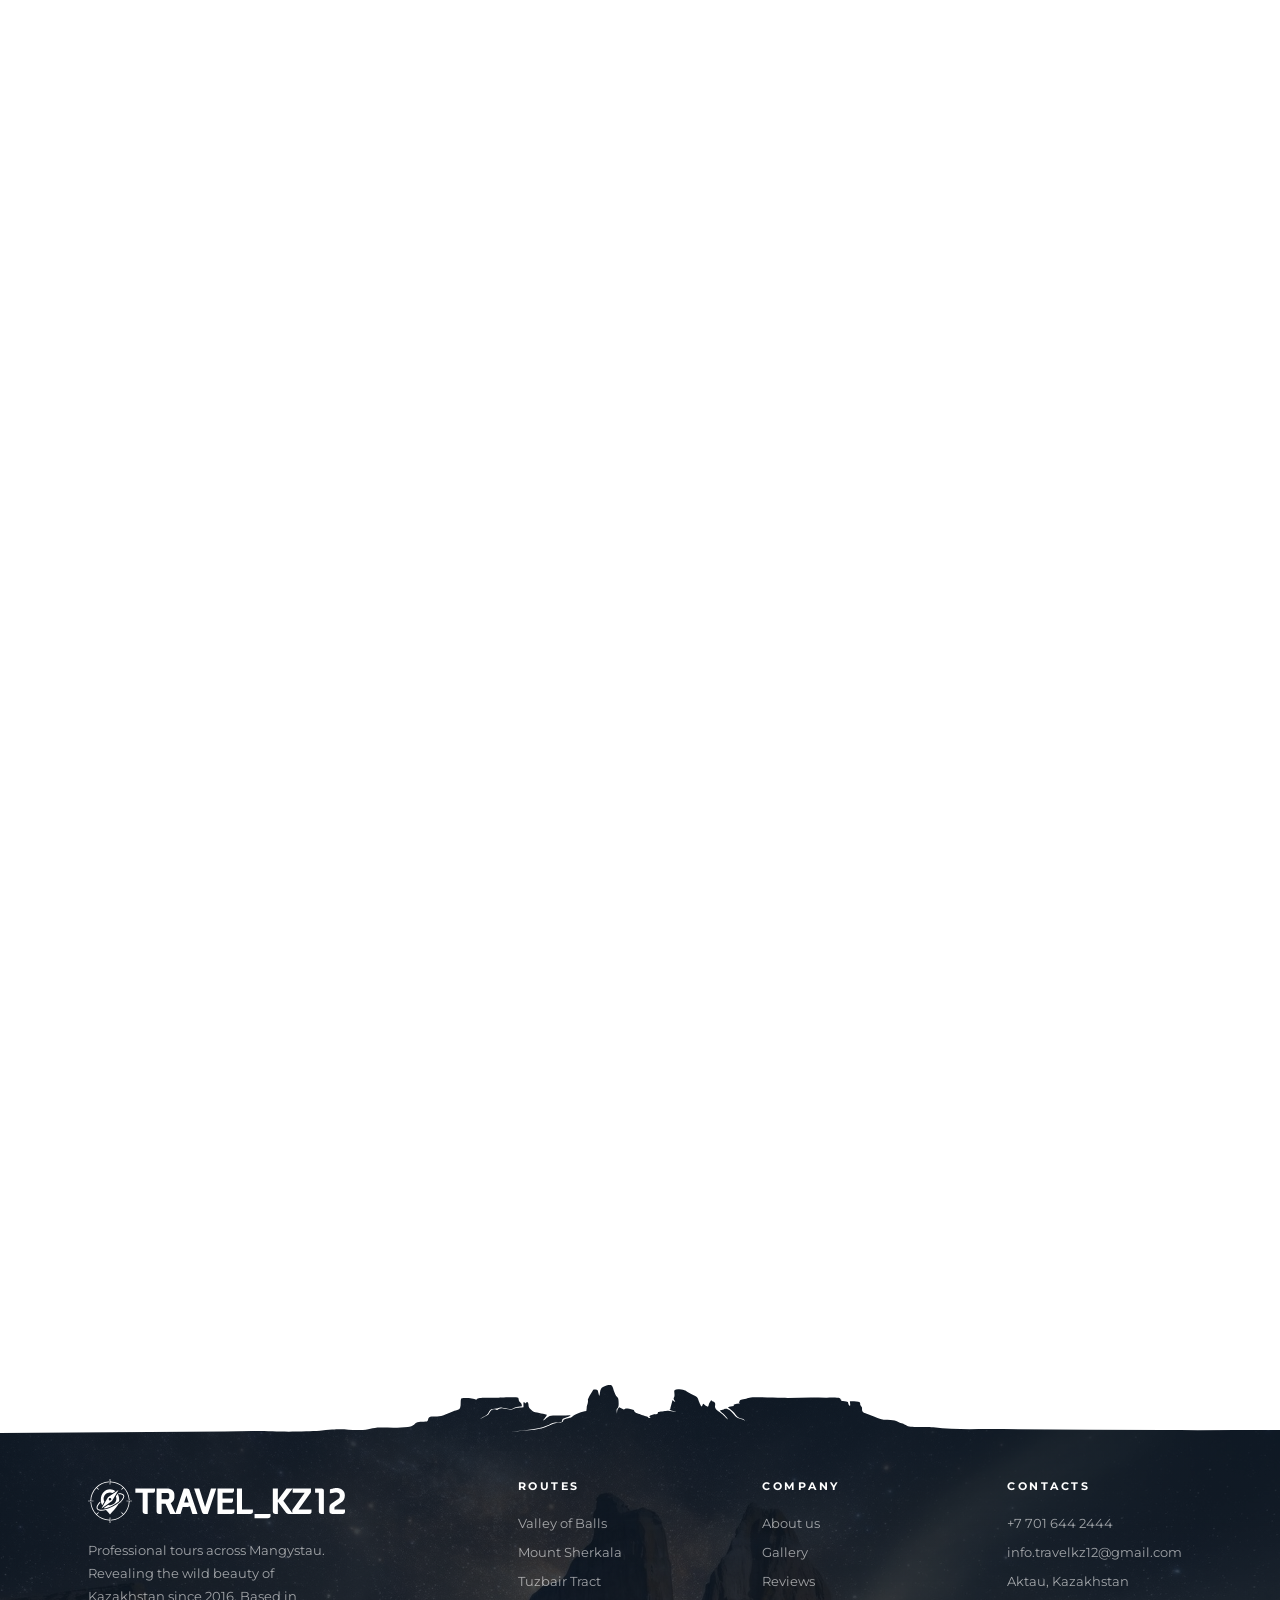
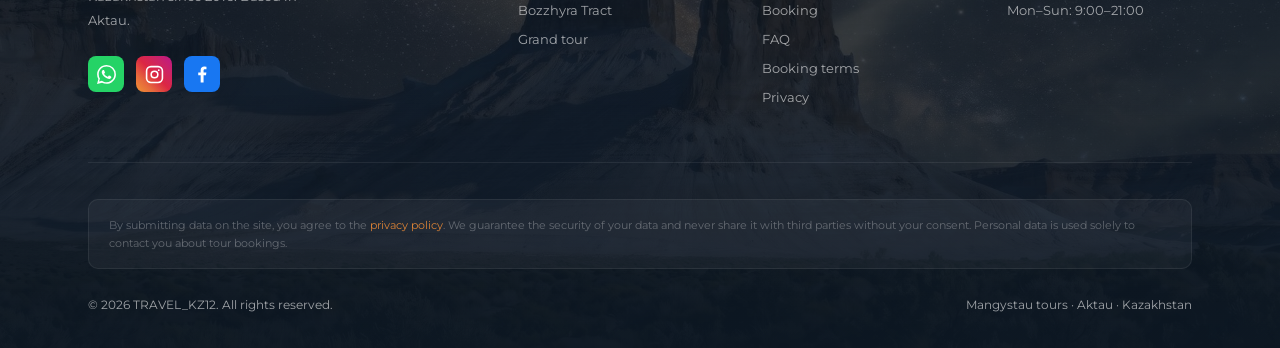
==== commit c1ad3f19: "Блок «Что взять с собой» в карточках туров + дополнение в FAQ Багажник джипа занят экипировкой, водо" ====
--- a/index.html
+++ b/index.html
@@ -113,7 +113,7 @@
       "name": "Что взять с собой?",
       "acceptedAnswer": {
         "@type": "Answer",
-        "text": "Базовый набор для любого маршрута:удобная закрытая обувь — камни, щебень и колючки; ветровка или флиска: вечером в степи прохладно даже летом; головной убор, солнцезащитный крем и очки; повербанк — розеток на маршруте нет; наличные на личные расходы и сувениры. Палатку и спальник брать не нужно — лагерное снаряжение полностью наше. Подробный список под ваш маршрут и сезон пришлём после подтверждения брони."
+        "text": "Берите только самое необходимое — один рюкзак на человека: сменная одежда, средства личной гигиены, фонарик. Багажник джипа занят экипировкой, водой и провизией на всю группу, поэтому места под личные вещи немного. Базовый набор для любого маршрута:удобная закрытая обувь — камни, щебень и колючки; ветровка или флиска: вечером в степи прохладно даже летом; головной убор, солнцезащитный крем и очки; повербанк — розеток на маршруте нет; наличные на личные расходы и сувениры. Палатку и спальник брать не нужно — лагерное снаряжение полностью наше. Подробный список под ваш маршрут и сезон пришлём после подтверждения брони."
       }
     },
     {
@@ -2908,7 +2908,7 @@
           <span data-i18n="faq.q9">Что взять с собой?</span>
           <span class="faq-sign" aria-hidden="true"></span>
         </summary>
-        <div class="faq-a" data-i18n="faq.a9"><p>Базовый набор для любого маршрута:</p><ul><li>удобная закрытая обувь — камни, щебень и колючки;</li><li>ветровка или флиска: вечером в степи прохладно даже летом;</li><li>головной убор, солнцезащитный крем и очки;</li><li>повербанк — розеток на маршруте нет;</li><li>наличные на личные расходы и сувениры.</li></ul><p>Палатку и спальник брать не нужно — лагерное снаряжение полностью наше.</p><p>Подробный список под ваш маршрут и сезон пришлём после подтверждения брони.</p></div>
+        <div class="faq-a" data-i18n="faq.a9"><p>Берите только самое необходимое — <strong>один рюкзак на человека</strong>: сменная одежда, средства личной гигиены, фонарик. Багажник джипа занят экипировкой, водой и провизией на всю группу, поэтому места под личные вещи немного.</p><p>Базовый набор для любого маршрута:</p><ul><li>удобная закрытая обувь — камни, щебень и колючки;</li><li>ветровка или флиска: вечером в степи прохладно даже летом;</li><li>головной убор, солнцезащитный крем и очки;</li><li>повербанк — розеток на маршруте нет;</li><li>наличные на личные расходы и сувениры.</li></ul><p>Палатку и спальник брать не нужно — лагерное снаряжение полностью наше.</p><p>Подробный список под ваш маршрут и сезон пришлём после подтверждения брони.</p></div>
       </details>
       <details class="faq-item reveal">
         <summary>
@@ -3278,7 +3278,7 @@
         'faq.q8':'Will there be phone signal and internet?',
         'faq.a8':'<p>There is mobile coverage near settlements and on parts of the plateaus, but between the stops it can be gone for hours — that is normal for Mangystau.</p><p>That is why we carry <strong>Starlink</strong> with us: at the stops and in camp we share satellite internet, so you can get in touch, send photos or check your mail.</p>',
         'faq.q9':'What should I bring?',
-        'faq.a9':'<p>The basics for any route:</p><ul><li>comfortable closed shoes — stones, gravel and thorns;</li><li>a windbreaker or fleece: the steppe gets cool in the evening even in summer;</li><li>a hat, sunscreen and sunglasses;</li><li>a power bank — there are no sockets on the route;</li><li>cash for personal expenses and souvenirs.</li></ul><p>No need to bring a tent or a sleeping bag — the camp gear is entirely ours.</p><p>A detailed list for your route and season follows once the booking is confirmed.</p>',
+        'faq.a9':'<p>Please bring only the essentials — <strong>one backpack per person</strong>: a change of clothes, toiletries and a torch. The jeep’s boot is taken up by expedition gear, water and provisions for the whole group, so there is little room for personal luggage.</p><p>The basics for any route:</p><ul><li>comfortable closed shoes — stones, gravel and thorns;</li><li>a windbreaker or fleece: the steppe gets cool in the evening even in summer;</li><li>a hat, sunscreen and sunglasses;</li><li>a power bank — there are no sockets on the route;</li><li>cash for personal expenses and souvenirs.</li></ul><p>No need to bring a tent or a sleeping bag — the camp gear is entirely ours.</p><p>A detailed list for your route and season follows once the booking is confirmed.</p>',
         'faq.q10':'Do I have to pay in advance?',
         'faq.a10':'<p>Not necessarily. We do not require a deposit — you can pay in cash on the day of departure, before the start.</p><p>If it puts your mind at ease, you can pay a deposit in advance: the booking is then firmly yours, and we refund the deposit in full if you cancel. We accept <strong>cash and bank transfer</strong>.</p><p>Cancelling or moving the date is free, we only ask you to let us know in advance. The details are in the <a href="terms.html" target="_blank" rel="noopener">booking terms</a>.</p>',
         'faq.q11':'How do I get to Aktau?',
@@ -3354,7 +3354,7 @@
         'faq.q8':'Gibt es unterwegs Empfang und Internet?',
         'faq.a8':'<p>In der Nähe von Ortschaften und auf Teilen der Plateaus gibt es Empfang, zwischen den Stationen kann er stundenlang fehlen — das ist in Mangystau normal.</p><p>Deshalb haben wir <strong>Starlink</strong> dabei: An den Stopps und im Camp teilen wir Satelliten-Internet — Sie können sich melden, Fotos schicken oder Mails abrufen.</p>',
         'faq.q9':'Was soll ich mitnehmen?',
-        'faq.a9':'<p>Die Grundausstattung für jede Route:</p><ul><li>bequeme geschlossene Schuhe — Steine, Schotter und Dornen;</li><li>Windjacke oder Fleece: In der Steppe wird es abends auch im Sommer kühl;</li><li>Kopfbedeckung, Sonnencreme und Sonnenbrille;</li><li>Powerbank — unterwegs gibt es keine Steckdosen;</li><li>Bargeld für persönliche Ausgaben und Souvenirs.</li></ul><p>Zelt und Schlafsack brauchen Sie nicht mitzubringen — die Campausrüstung stellen wir komplett.</p><p>Eine ausführliche Liste für Ihre Route und Jahreszeit schicken wir nach der Bestätigung der Buchung.</p>',
+        'faq.a9':'<p>Bitte nehmen Sie nur das Nötigste mit — <strong>einen Rucksack pro Person</strong>: Wechselkleidung, Hygieneartikel und eine Taschenlampe. Der Kofferraum des Jeeps ist mit Expeditionsausrüstung, Wasser und Proviant für die ganze Gruppe belegt, für persönliches Gepäck bleibt daher wenig Platz.</p><p>Die Grundausstattung für jede Route:</p><ul><li>bequeme geschlossene Schuhe — Steine, Schotter und Dornen;</li><li>Windjacke oder Fleece: In der Steppe wird es abends auch im Sommer kühl;</li><li>Kopfbedeckung, Sonnencreme und Sonnenbrille;</li><li>Powerbank — unterwegs gibt es keine Steckdosen;</li><li>Bargeld für persönliche Ausgaben und Souvenirs.</li></ul><p>Zelt und Schlafsack brauchen Sie nicht mitzubringen — die Campausrüstung stellen wir komplett.</p><p>Eine ausführliche Liste für Ihre Route und Jahreszeit schicken wir nach der Bestätigung der Buchung.</p>',
         'faq.q10':'Muss ich im Voraus bezahlen?',
         'faq.a10':'<p>Nicht zwingend. Wir verlangen keine Anzahlung — Sie können bar am Abfahrtstag vor dem Start bezahlen.</p><p>Wenn Sie sich damit wohler fühlen, leisten Sie die Anzahlung vorab: Die Buchung ist dann fest für Sie reserviert, und bei einer Stornierung erstatten wir sie vollständig. Wir akzeptieren <strong>Bargeld und Überweisung</strong>.</p><p>Stornierung und Umbuchung sind kostenlos, wir bitten nur um rechtzeitige Nachricht. Einzelheiten stehen in den <a href="terms.html" target="_blank" rel="noopener">Buchungsbedingungen</a>.</p>',
         'faq.q11':'Wie komme ich nach Aktau?',
@@ -3430,7 +3430,7 @@
         'faq.q8':'Y aura-t-il du réseau et internet ?',
         'faq.a8':'<p>Il y a du réseau près des villages et sur une partie des plateaux, mais entre les étapes il peut disparaître pendant des heures — c’est normal au Mangystau.</p><p>C’est pourquoi nous emportons <strong>Starlink</strong> : aux arrêts et au campement, nous partageons l’internet par satellite — vous pouvez donner de vos nouvelles, envoyer des photos ou consulter vos mails.</p>',
         'faq.q9':'Que faut-il emporter ?',
-        'faq.a9':'<p>L’essentiel, quel que soit l’itinéraire :</p><ul><li>des chaussures fermées confortables — pierres, gravier et épines ;</li><li>un coupe-vent ou une polaire : le soir, la steppe est fraîche même en été ;</li><li>un chapeau, de la crème solaire et des lunettes ;</li><li>une batterie externe — il n’y a pas de prises en route ;</li><li>des espèces pour les dépenses personnelles et les souvenirs.</li></ul><p>Inutile d’emporter tente ou sac de couchage — tout le matériel de camp est fourni.</p><p>Nous envoyons une liste détaillée, adaptée à votre itinéraire et à la saison, après la confirmation.</p>',
+        'faq.a9':'<p>N’emportez que l’essentiel — <strong>un sac à dos par personne</strong> : des vêtements de rechange, une trousse de toilette et une lampe torche. Le coffre du 4×4 est occupé par le matériel d’expédition, l’eau et les provisions de tout le groupe : la place pour les bagages personnels est limitée.</p><p>L’essentiel, quel que soit l’itinéraire :</p><ul><li>des chaussures fermées confortables — pierres, gravier et épines ;</li><li>un coupe-vent ou une polaire : le soir, la steppe est fraîche même en été ;</li><li>un chapeau, de la crème solaire et des lunettes ;</li><li>une batterie externe — il n’y a pas de prises en route ;</li><li>des espèces pour les dépenses personnelles et les souvenirs.</li></ul><p>Inutile d’emporter tente ou sac de couchage — tout le matériel de camp est fourni.</p><p>Nous envoyons une liste détaillée, adaptée à votre itinéraire et à la saison, après la confirmation.</p>',
         'faq.q10':'Faut-il payer à l’avance ?',
         'faq.a10':'<p>Pas obligatoirement. Nous n’exigeons pas d’acompte — vous pouvez régler en espèces le jour du départ, avant de partir.</p><p>Si vous préférez plus de sérénité, versez un acompte à l’avance : la réservation vous est alors fermement réservée et, en cas d’annulation, nous le remboursons intégralement. Nous acceptons les <strong>espèces et le virement bancaire</strong>.</p><p>L’annulation et le report sont gratuits, nous demandons seulement d’être prévenus à l’avance. Les détails figurent dans les <a href="terms.html" target="_blank" rel="noopener">conditions de réservation</a>.</p>',
         'faq.q11':'Comment rejoindre Aktaou ?',
@@ -3506,7 +3506,7 @@
         'faq.q8':'Ci sar\u00e0 campo e internet lungo il percorso?',
         'faq.a8':'<p>La copertura mobile c\u2019\u00e8 vicino ai centri abitati e su parte degli altipiani, ma tra una tappa e l\u2019altra pu\u00f2 mancare per ore: nel Mangystau \u00e8 normale.</p><p>Per questo portiamo con noi <strong>Starlink</strong>: alle soste e in campo condividiamo internet satellitare, cos\u00ec potete farvi sentire, inviare foto o controllare la posta.</p>',
         'faq.q9':'Che cosa devo portare?',
-        'faq.a9':'<p>L\u2019essenziale per qualsiasi itinerario:</p><ul><li>scarpe chiuse e comode \u2014 pietre, ghiaia e spine;</li><li>giacca a vento o pile: nella steppa la sera rinfresca anche d\u2019estate;</li><li>cappello, crema solare e occhiali da sole;</li><li>power bank \u2014 lungo il percorso non ci sono prese;</li><li>contanti per le spese personali e i souvenir.</li></ul><p>Tenda e sacco a pelo non servono: l\u2019attrezzatura da campo \u00e8 interamente nostra.</p><p>Un elenco dettagliato per il vostro itinerario e la stagione ve lo inviamo dopo la conferma della prenotazione.</p>',
+        'faq.a9':'<p>Portate solo lo stretto necessario — <strong>uno zaino a testa</strong>: un cambio di vestiti, l’occorrente per l’igiene personale e una torcia. Il bagagliaio del fuoristrada è occupato dall’attrezzatura della spedizione, dall’acqua e dalle provviste per tutto il gruppo, quindi lo spazio per i bagagli personali è poco.</p><p>L\u2019essenziale per qualsiasi itinerario:</p><ul><li>scarpe chiuse e comode \u2014 pietre, ghiaia e spine;</li><li>giacca a vento o pile: nella steppa la sera rinfresca anche d\u2019estate;</li><li>cappello, crema solare e occhiali da sole;</li><li>power bank \u2014 lungo il percorso non ci sono prese;</li><li>contanti per le spese personali e i souvenir.</li></ul><p>Tenda e sacco a pelo non servono: l\u2019attrezzatura da campo \u00e8 interamente nostra.</p><p>Un elenco dettagliato per il vostro itinerario e la stagione ve lo inviamo dopo la conferma della prenotazione.</p>',
         'faq.q10':'Bisogna pagare in anticipo?',
         'faq.a10':'<p>Non necessariamente. Non chiediamo acconti: si pu\u00f2 pagare in contanti il giorno della partenza, prima di partire.</p><p>Se vi d\u00e0 pi\u00f9 tranquillit\u00e0, potete versare un acconto in anticipo: la prenotazione resta saldamente vostra e, in caso di annullamento, lo rimborsiamo per intero. Accettiamo <strong>contanti e bonifico</strong>.</p><p>Annullamento e spostamento sono gratuiti, vi chiediamo solo di avvisarci per tempo. I dettagli sono nelle <a href=\"terms.html\" target=\"_blank\" rel=\"noopener\">condizioni di prenotazione</a>.</p>',
         'faq.q11':'Come si arriva ad Aktau?',
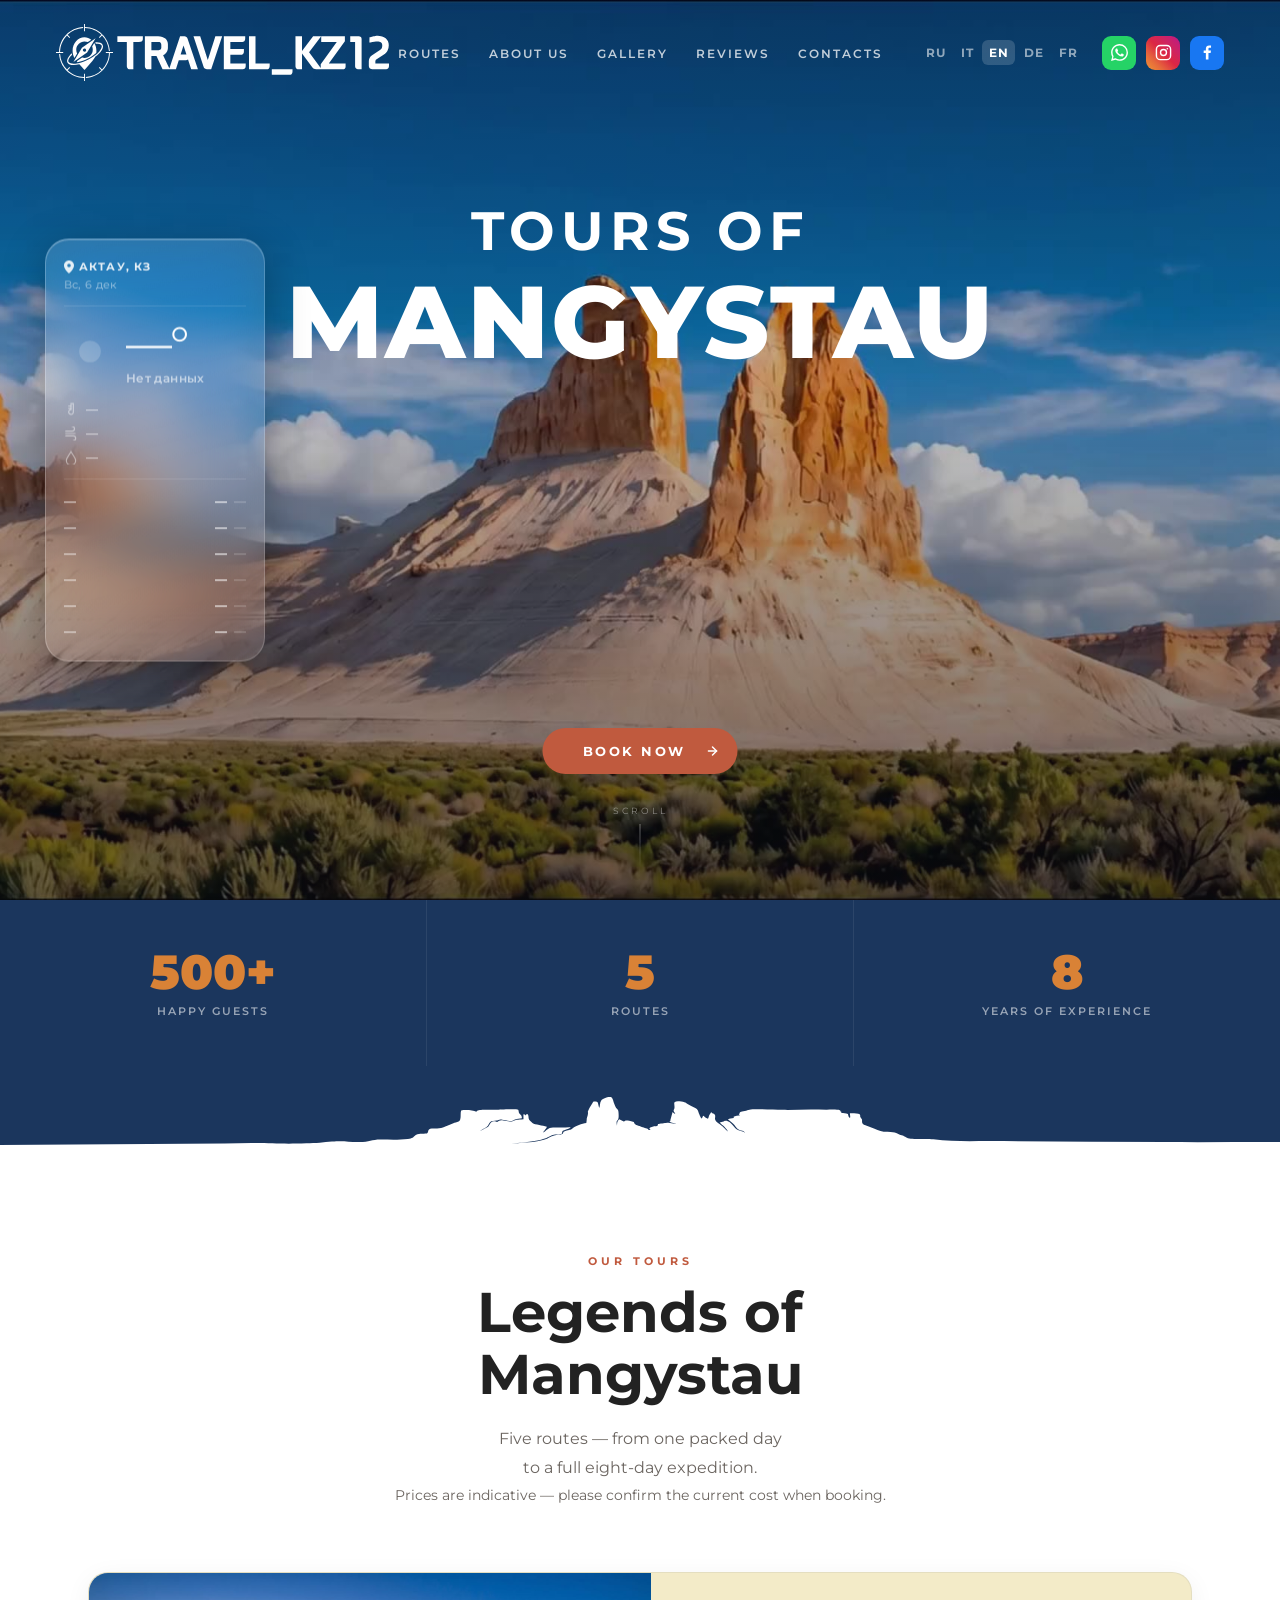
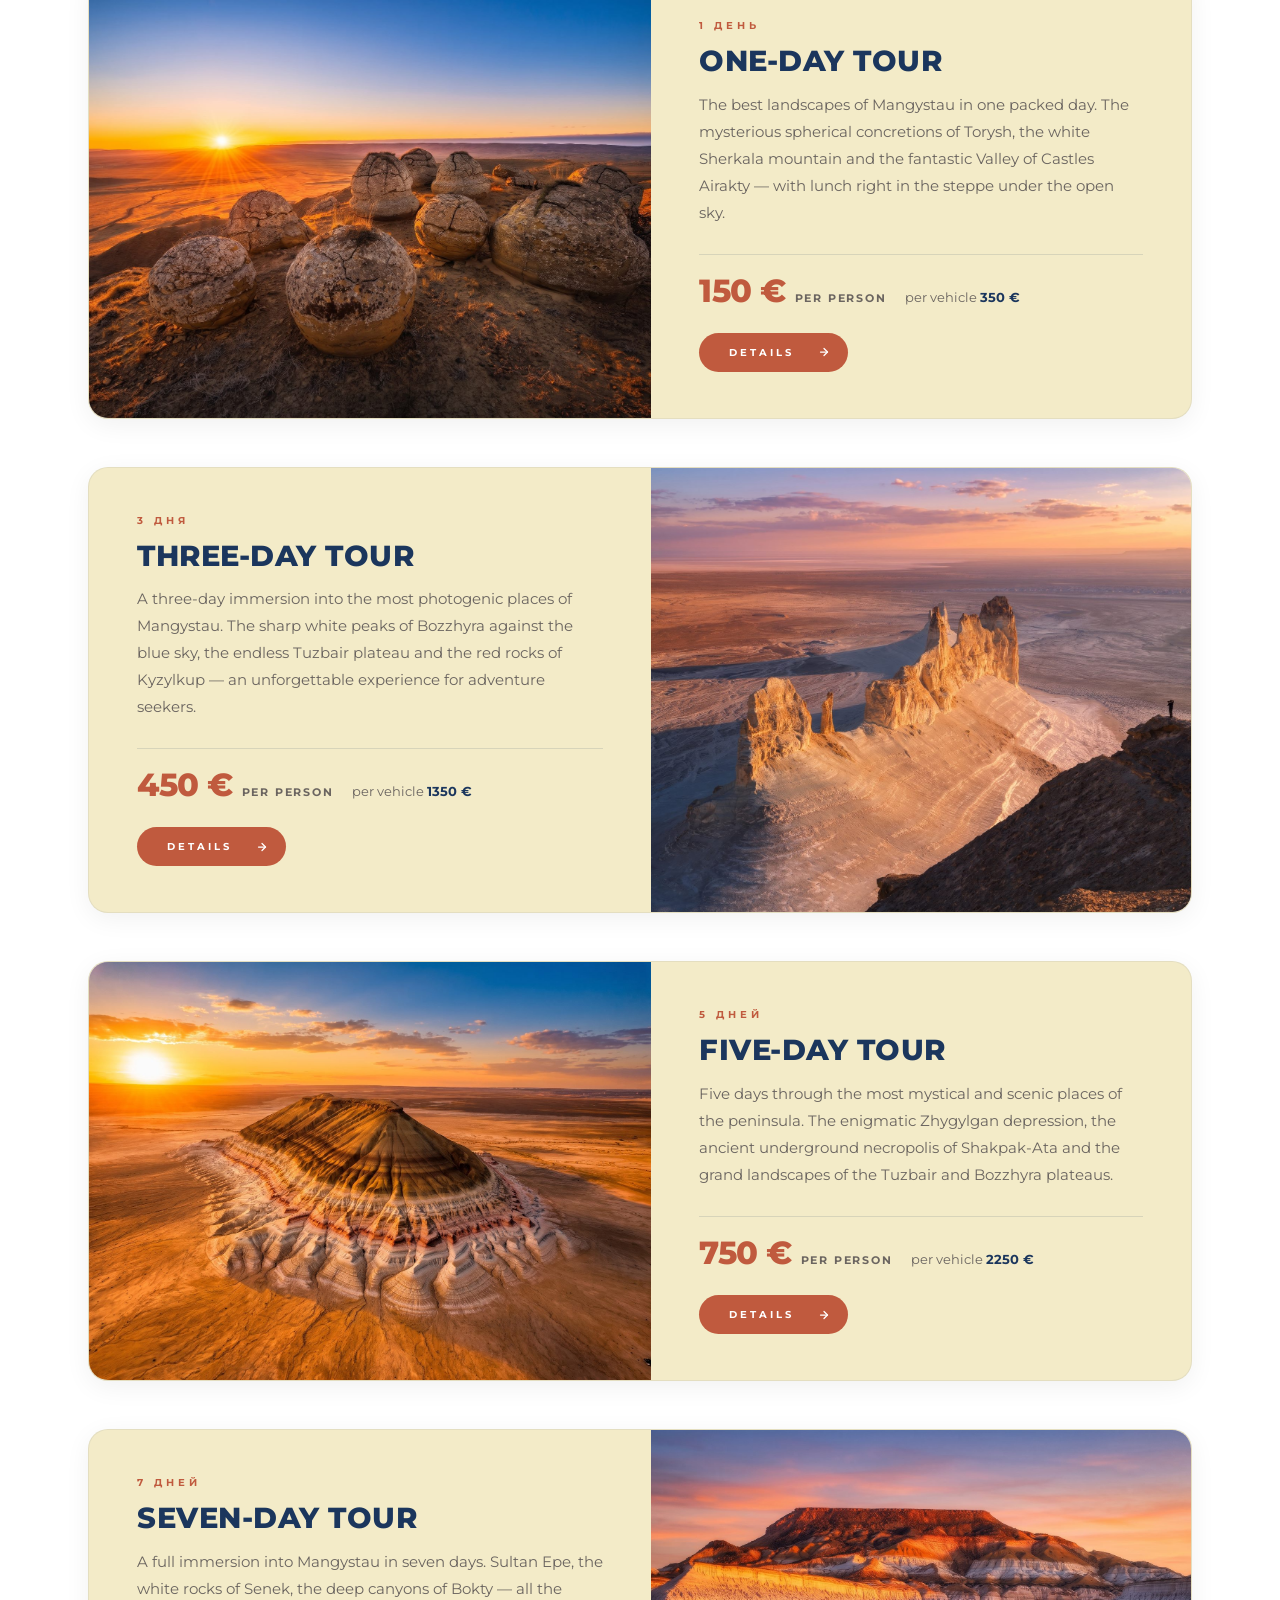
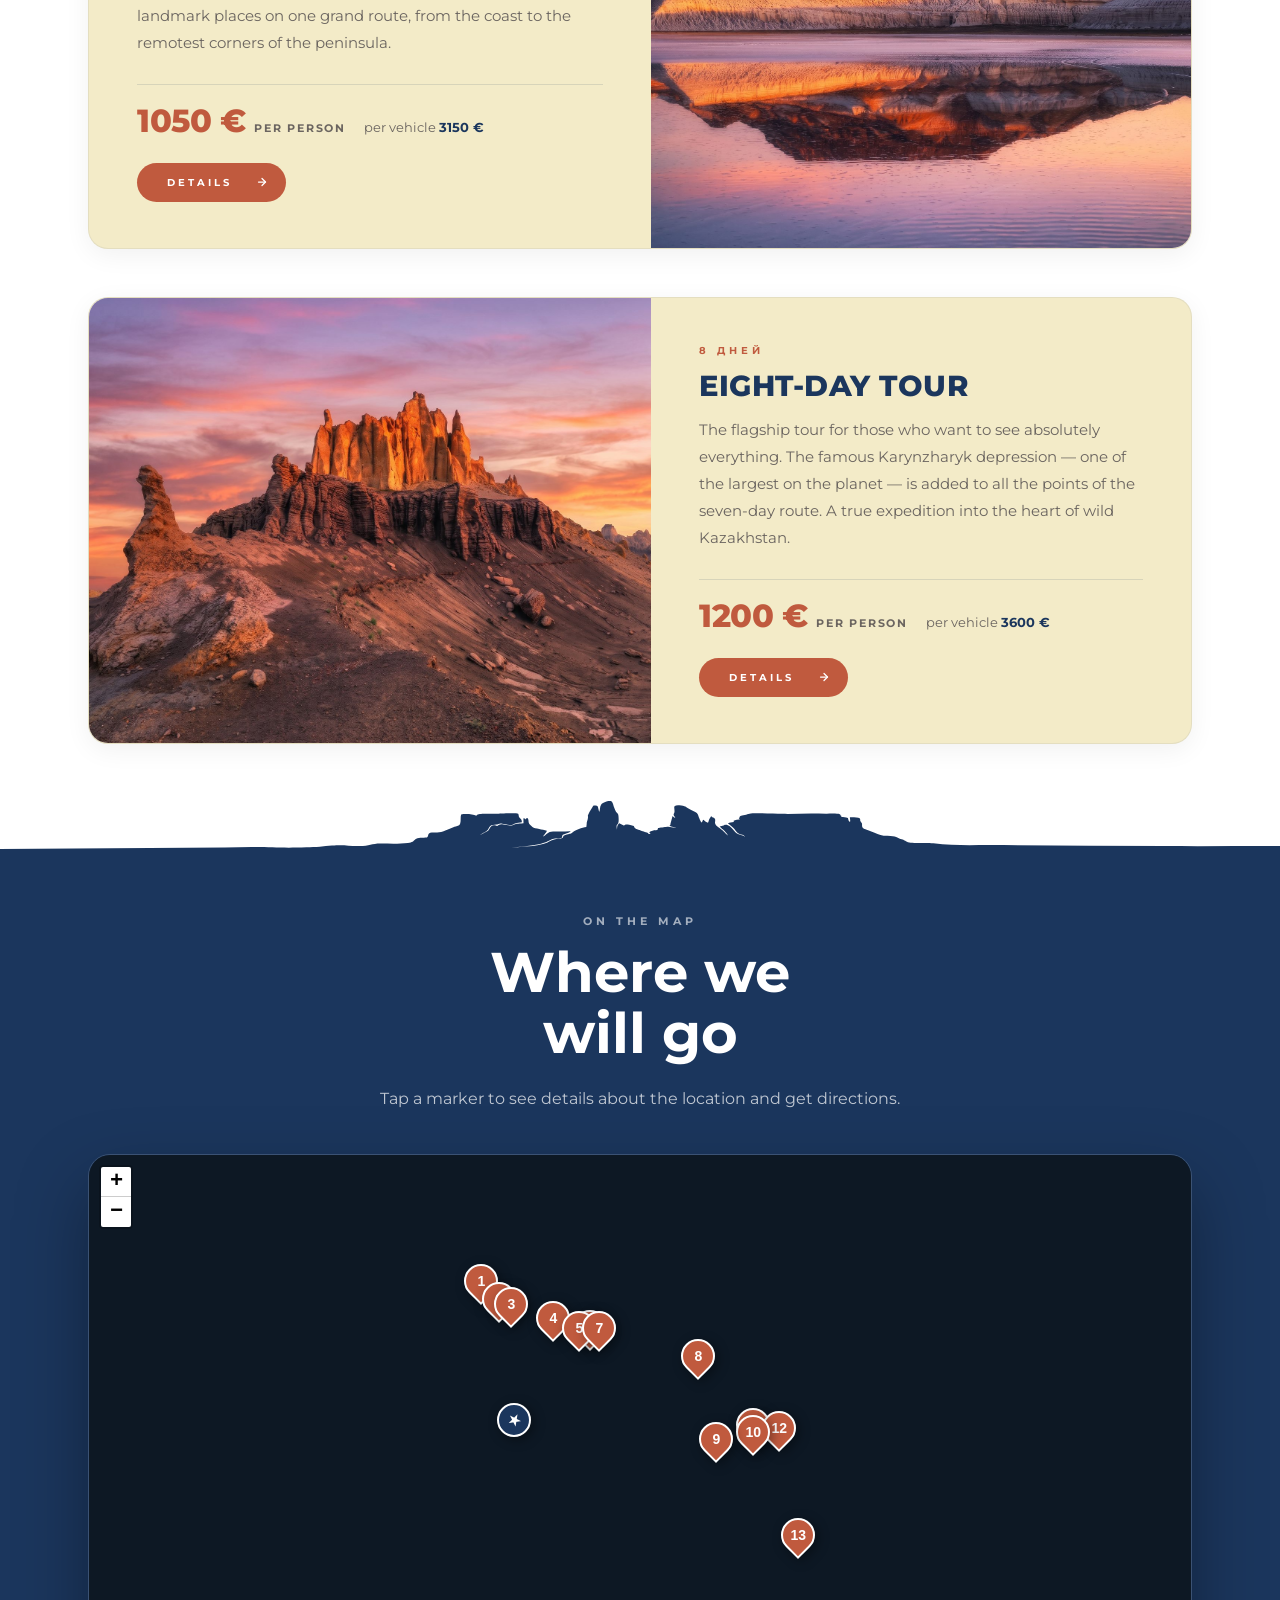
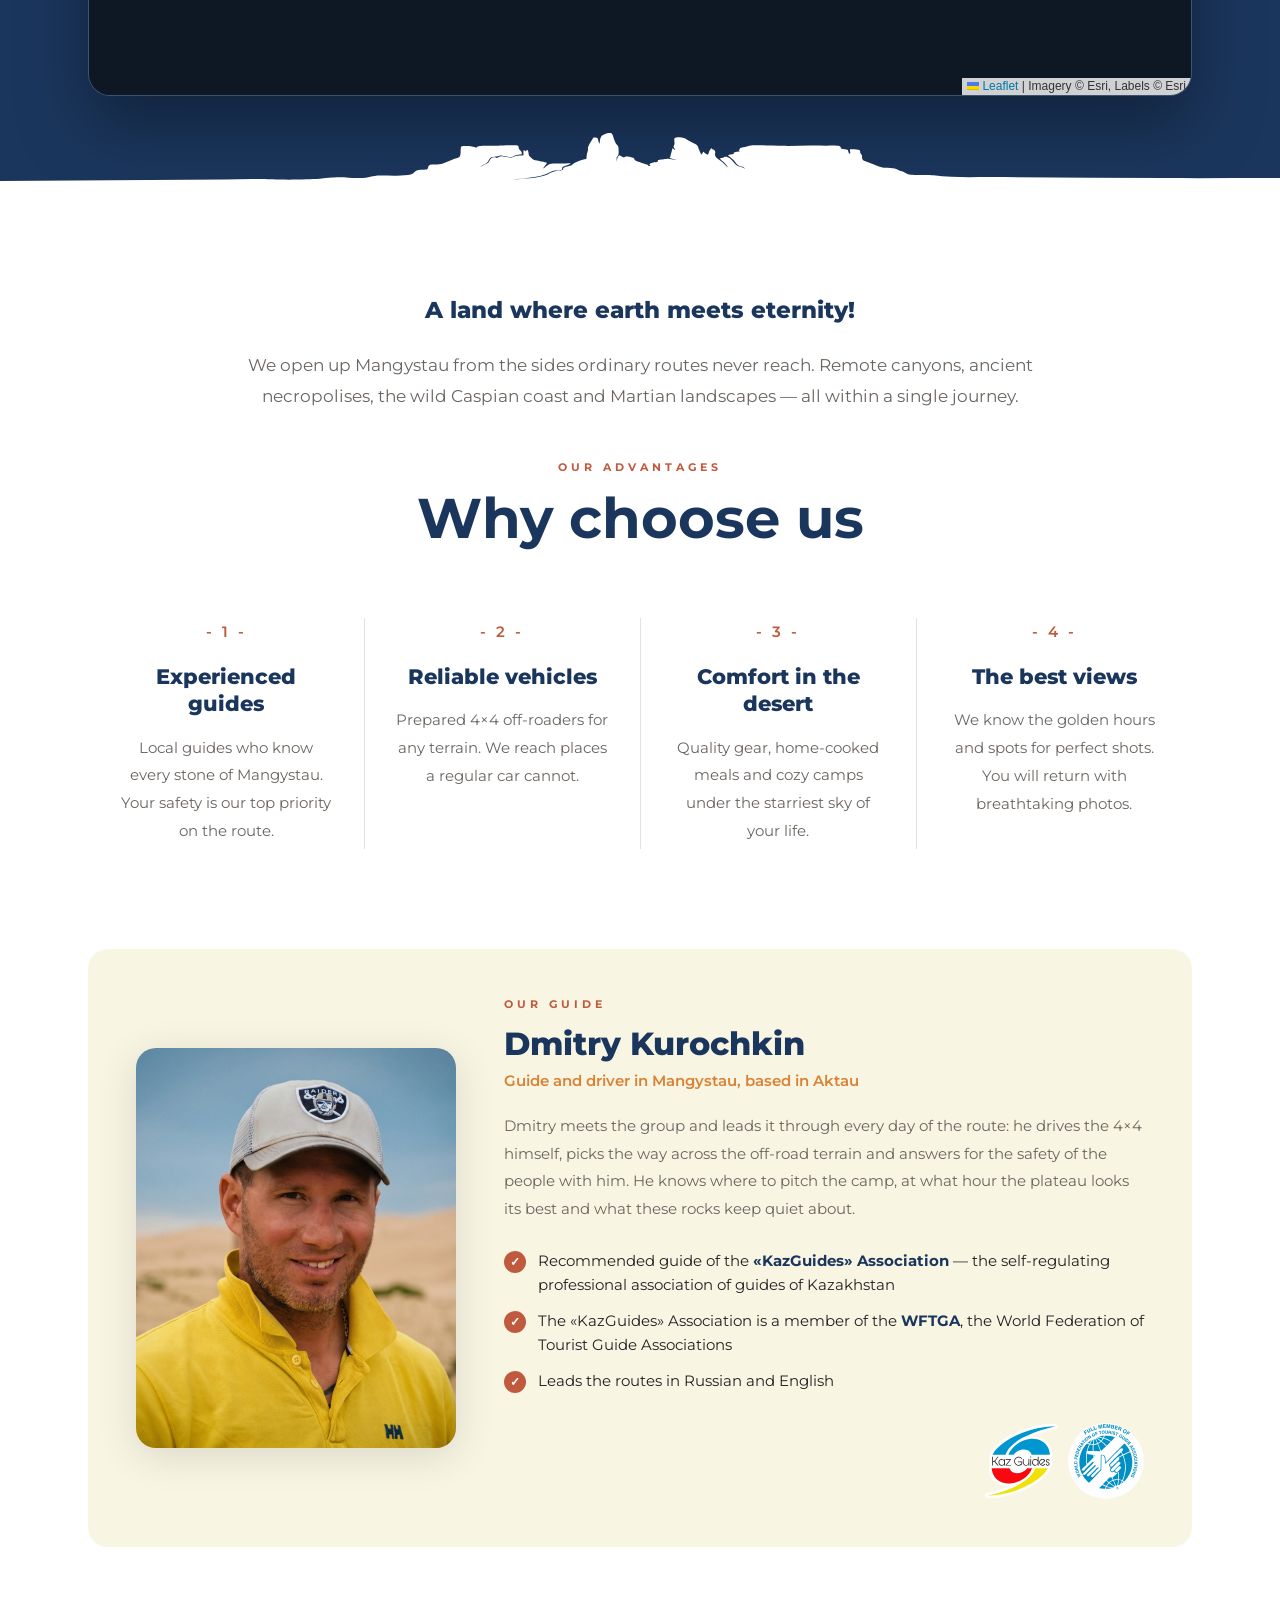
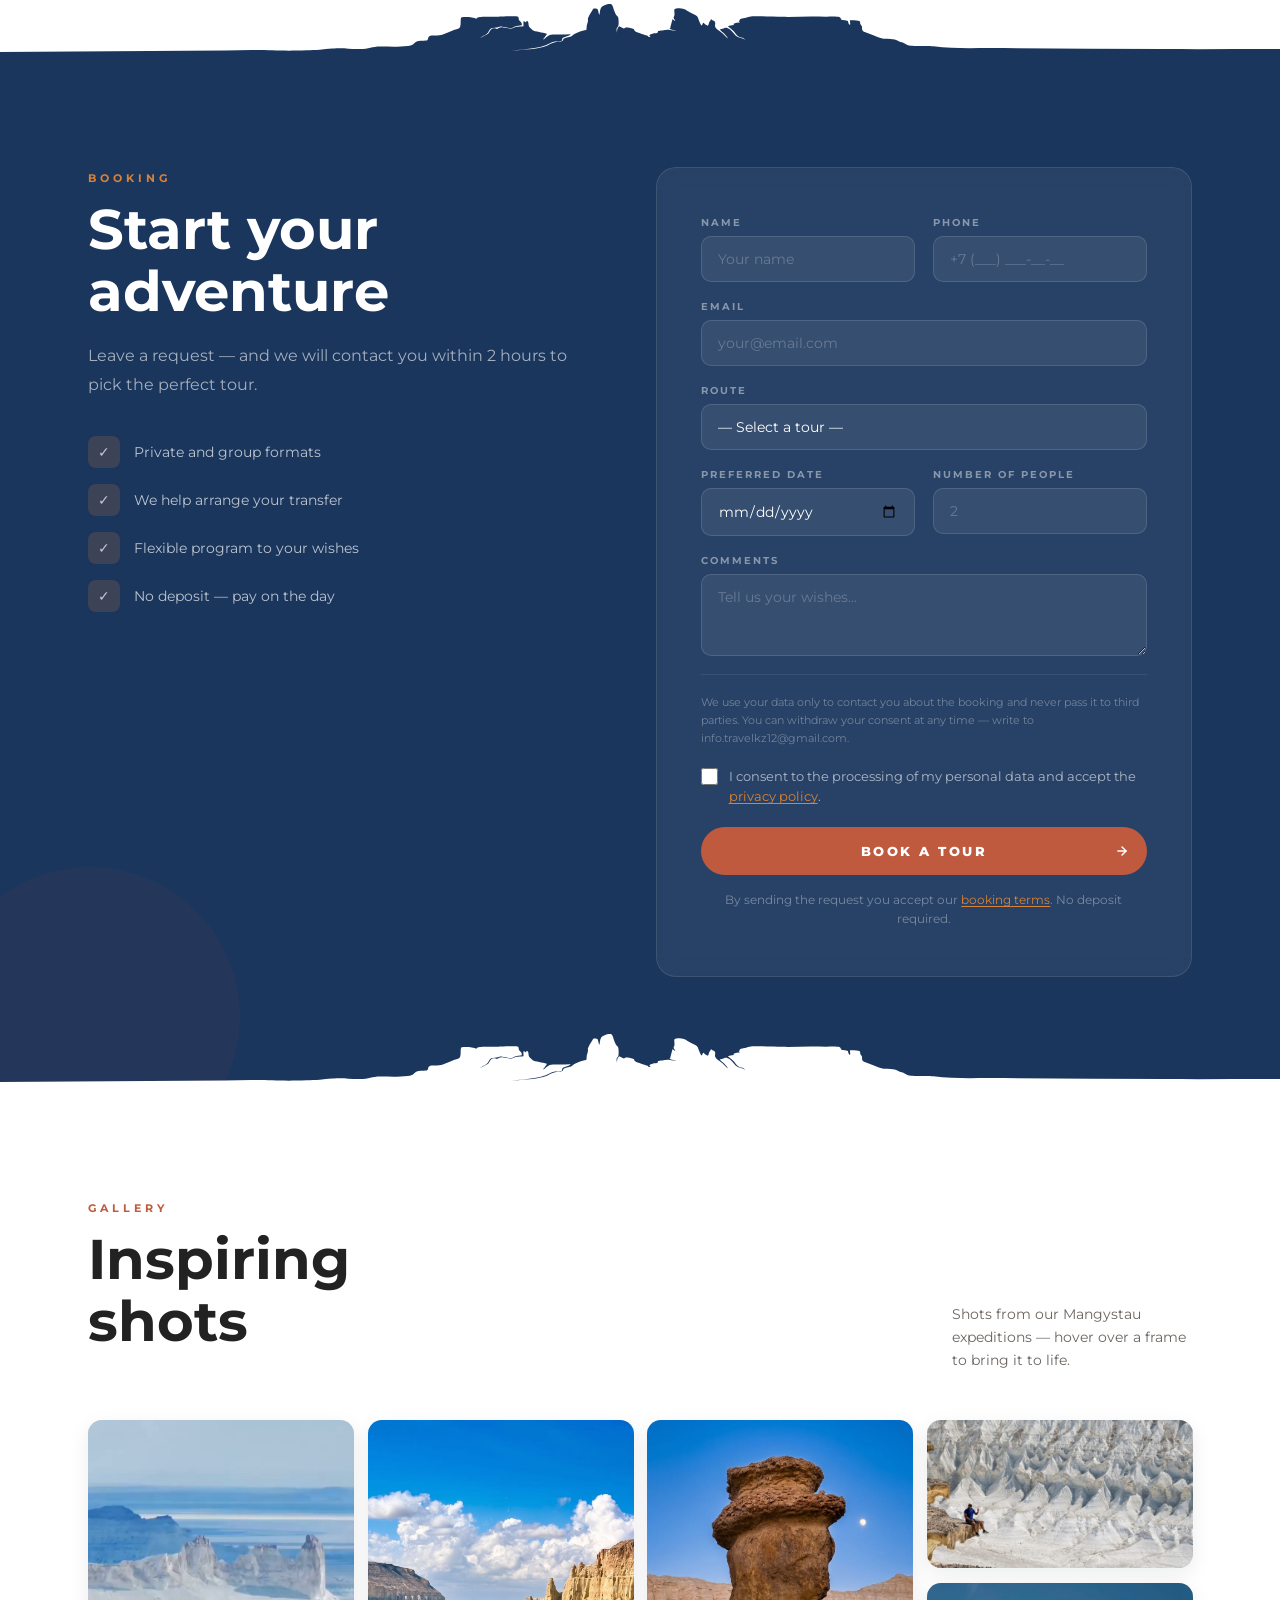
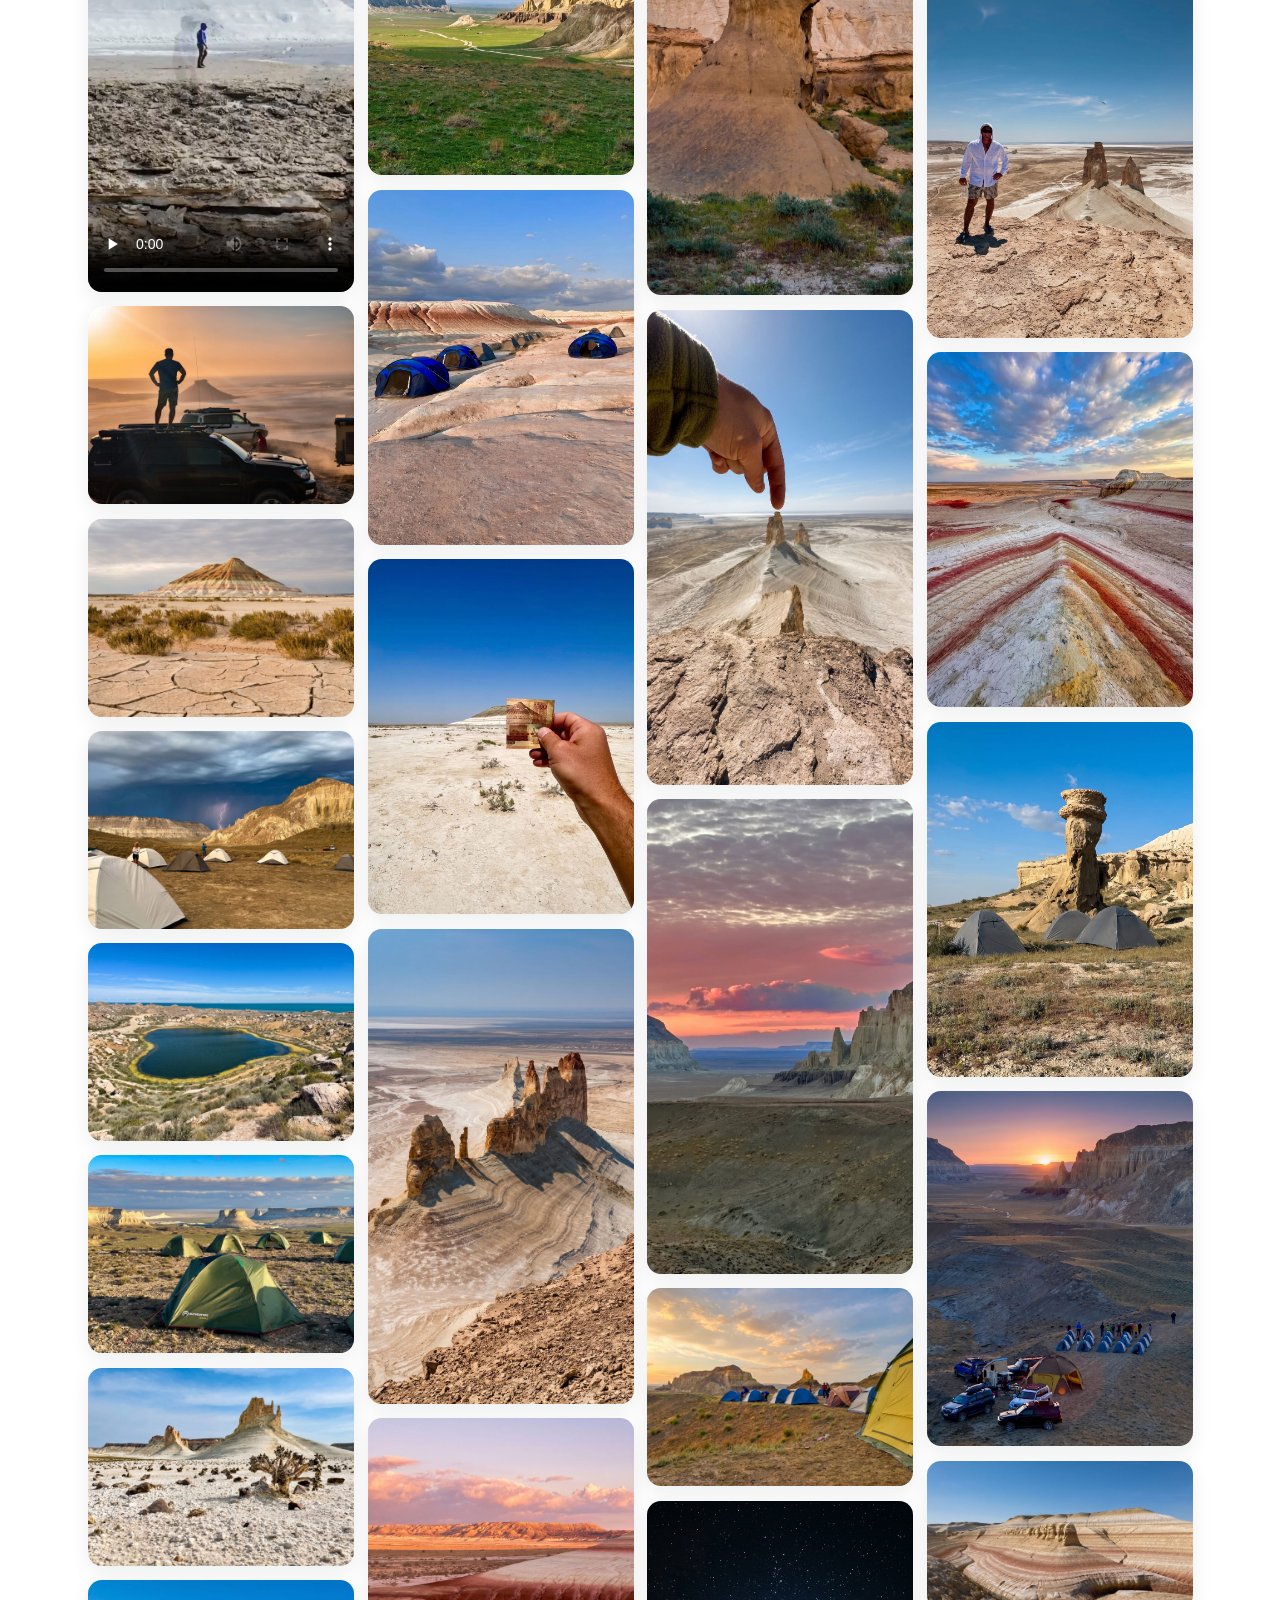
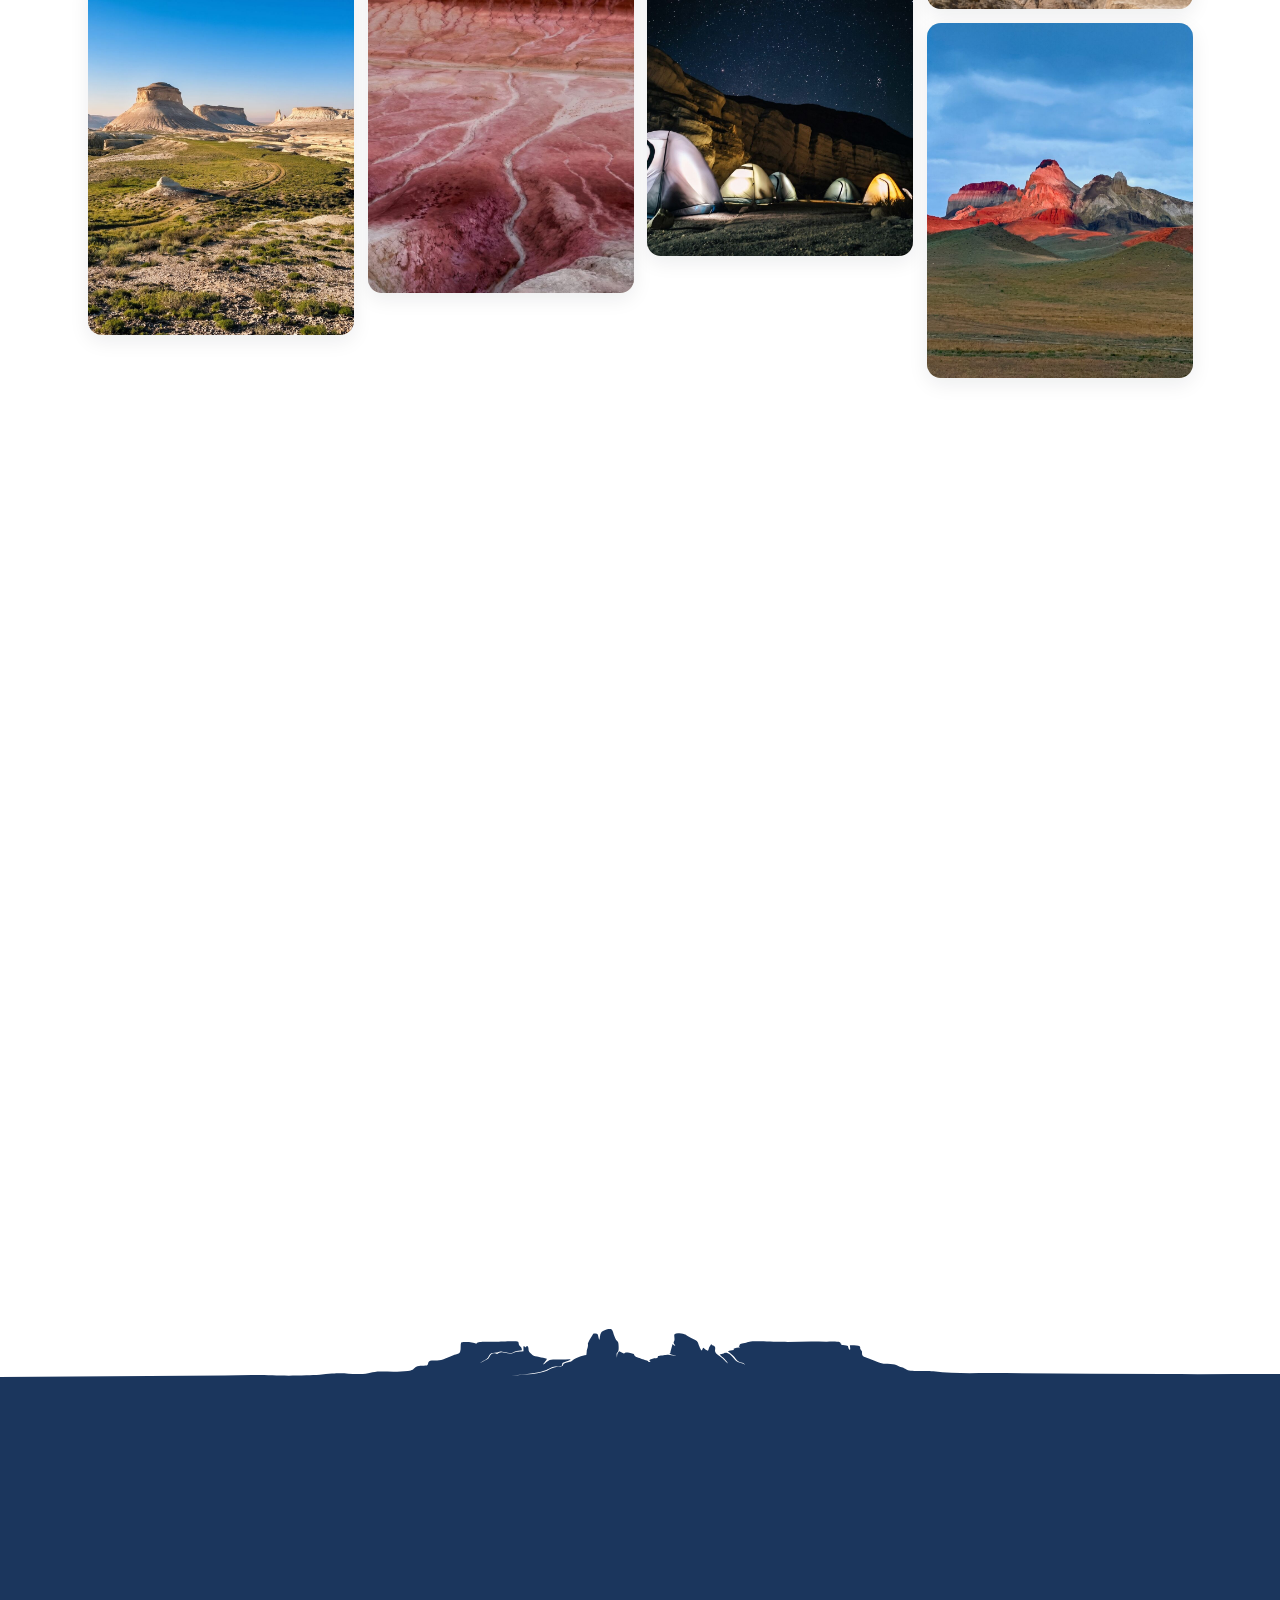
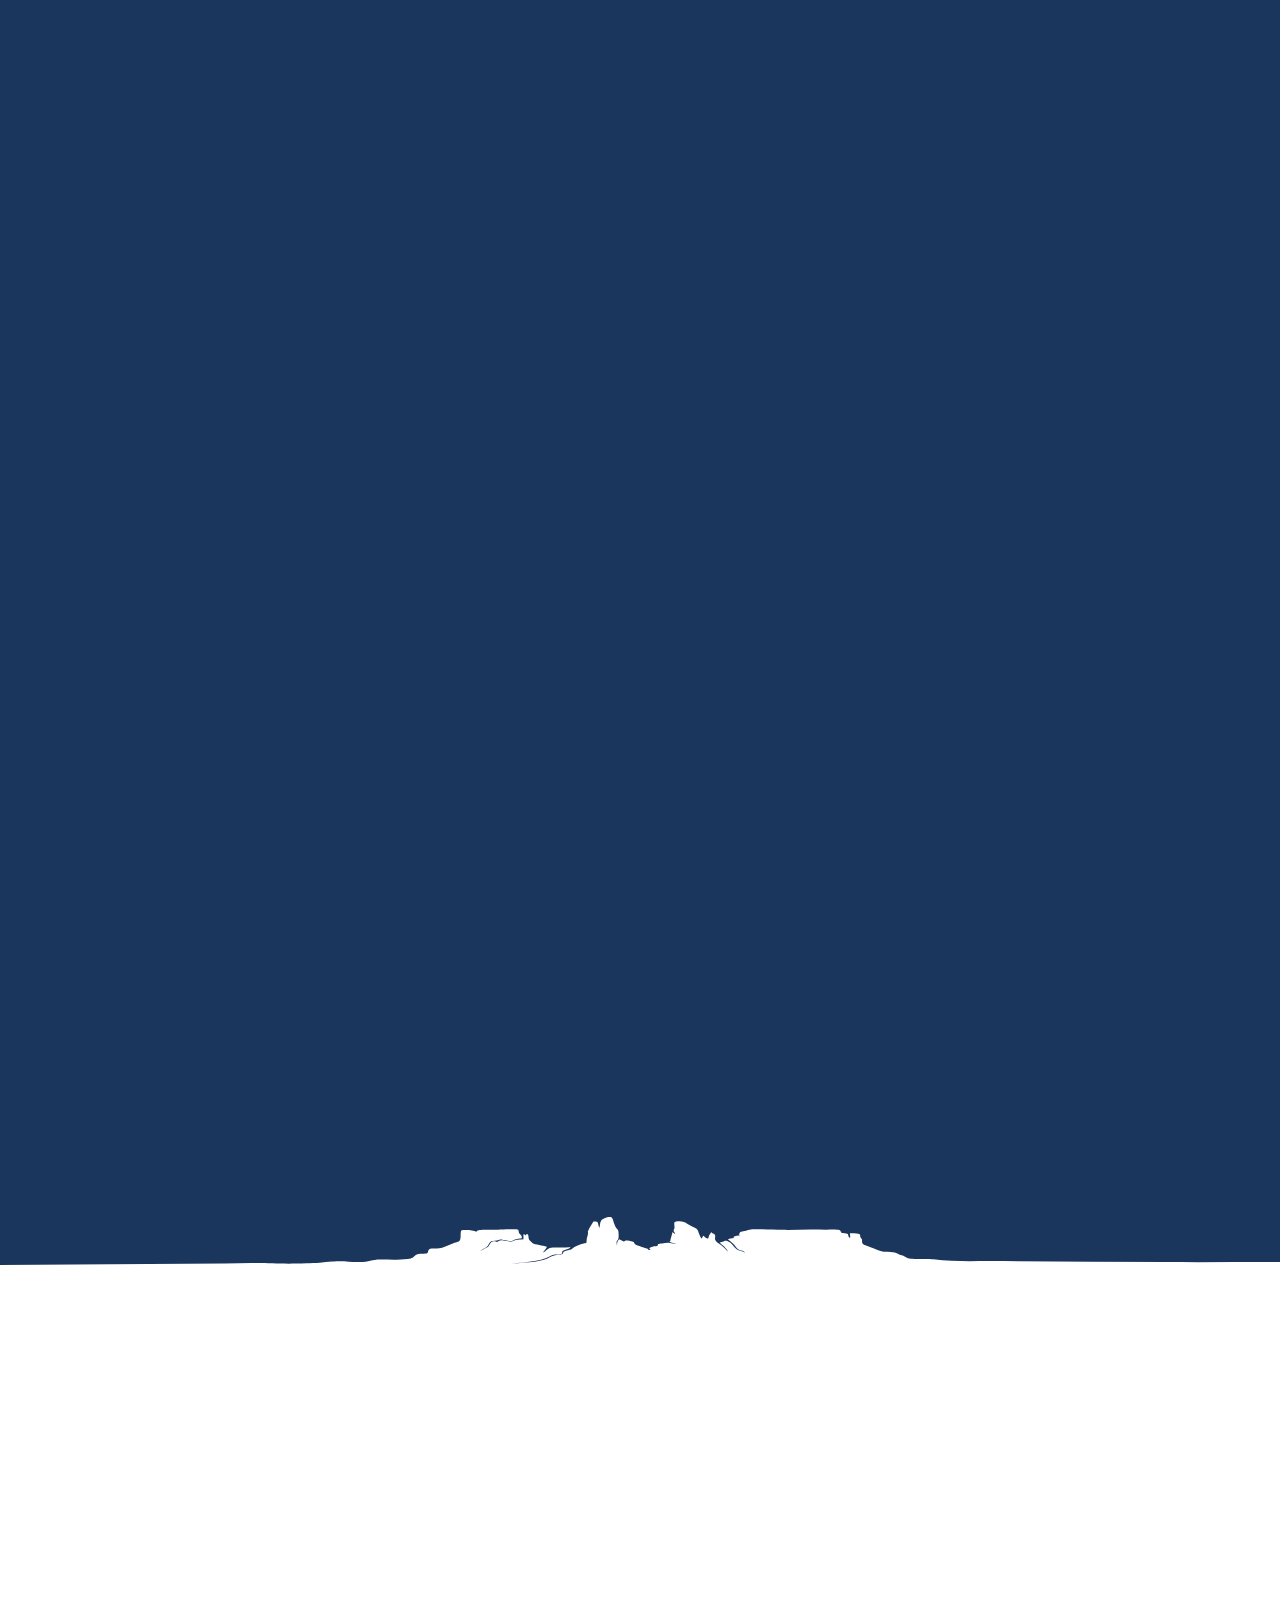
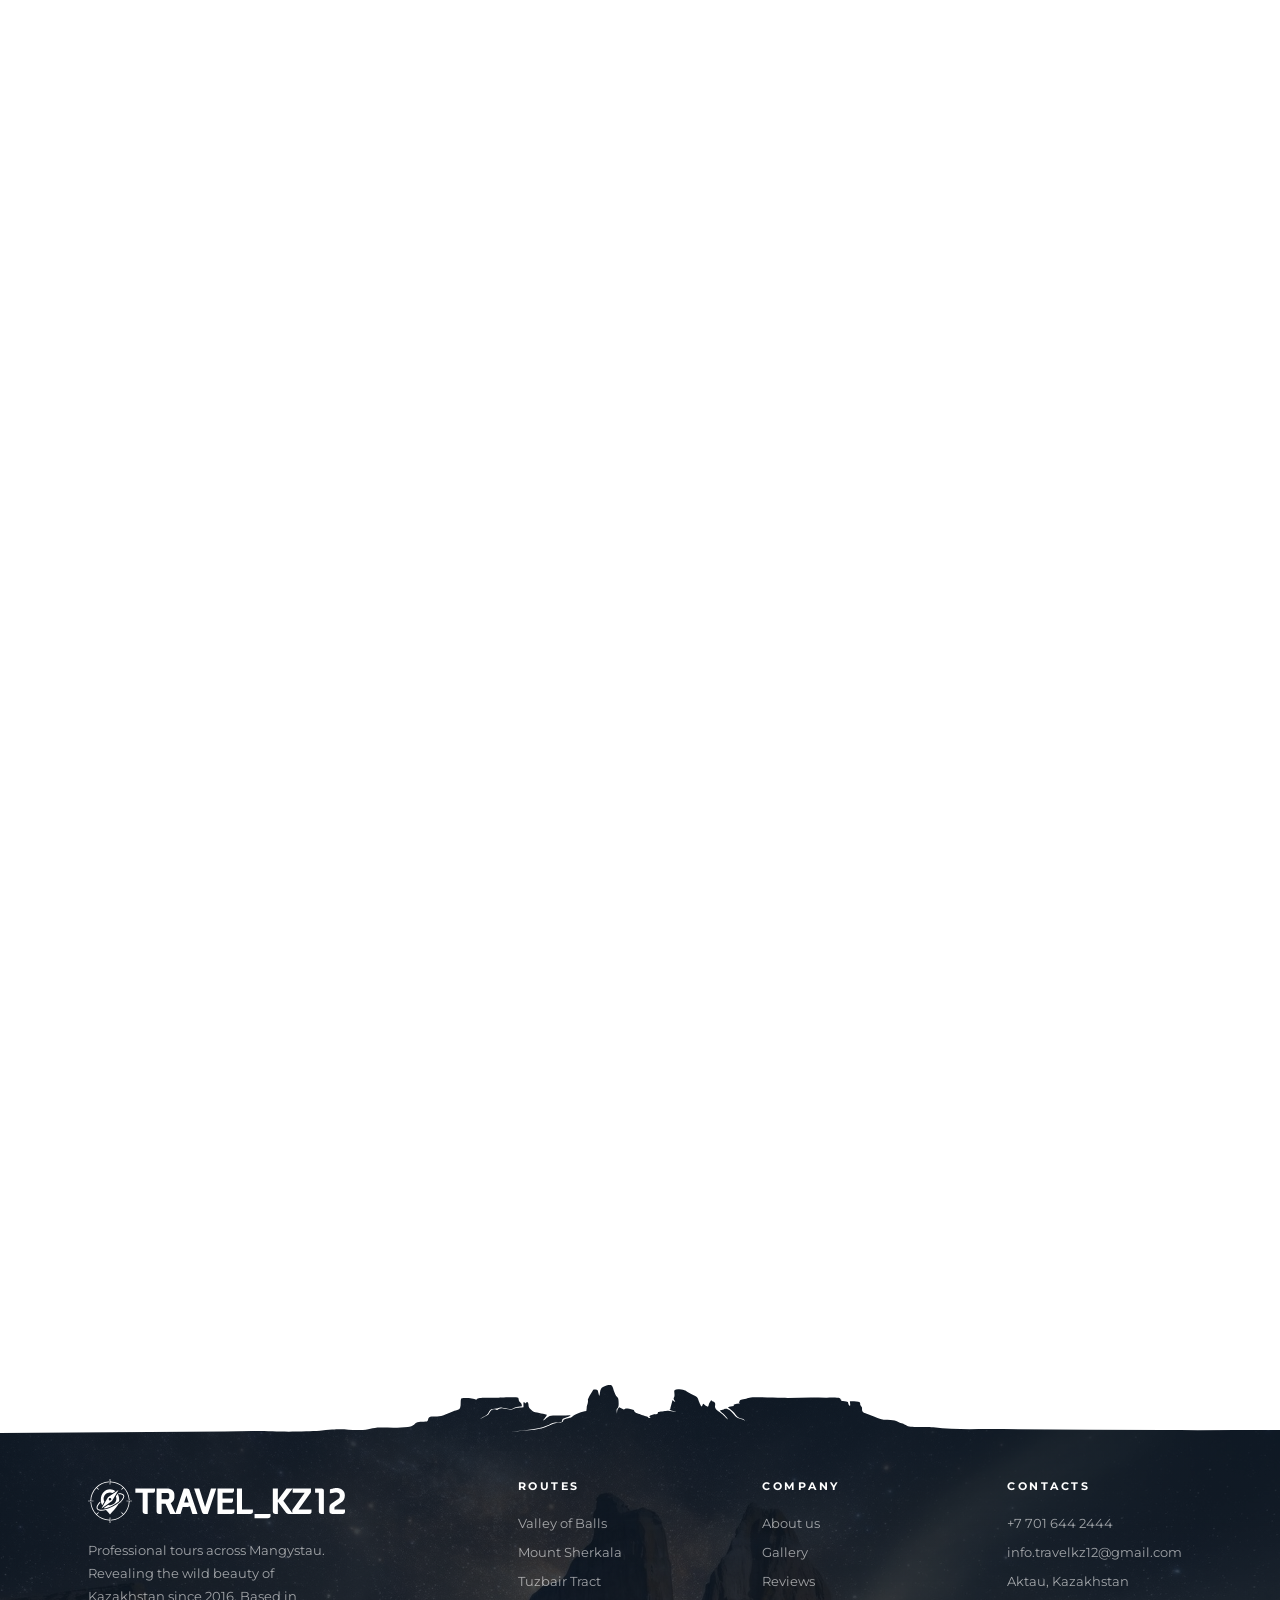
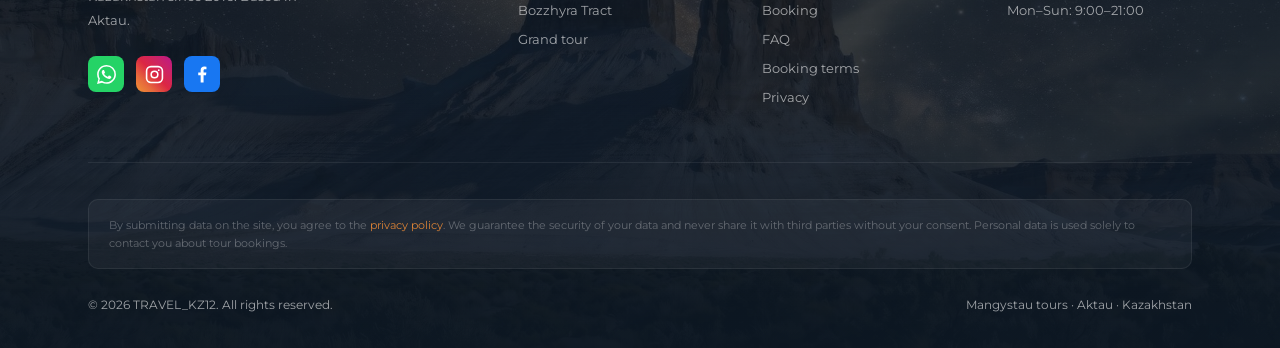
==== commit 7401edd8: "Убрать фонарик и повербанк из ответа FAQ Пункт «повербанк — розеток на маршруте нет» удалён из списк" ====
--- a/index.html
+++ b/index.html
@@ -113,7 +113,7 @@
       "name": "Что взять с собой?",
       "acceptedAnswer": {
         "@type": "Answer",
-        "text": "Берите только самое необходимое — один рюкзак на человека: сменная одежда, средства личной гигиены, фонарик. Багажник джипа занят экипировкой, водой и провизией на всю группу, поэтому места под личные вещи немного. Базовый набор для любого маршрута:удобная закрытая обувь — камни, щебень и колючки; ветровка или флиска: вечером в степи прохладно даже летом; головной убор, солнцезащитный крем и очки; повербанк — розеток на маршруте нет; наличные на личные расходы и сувениры. Палатку и спальник брать не нужно — лагерное снаряжение полностью наше. Подробный список под ваш маршрут и сезон пришлём после подтверждения брони."
+        "text": "Берите только самое необходимое — один рюкзак на человека: сменная одежда и средства личной гигиены. Багажник джипа занят экипировкой, водой и провизией на всю группу, поэтому места под личные вещи немного. Базовый набор для любого маршрута:удобная закрытая обувь — камни, щебень и колючки; ветровка или флиска: вечером в степи прохладно даже летом; головной убор, солнцезащитный крем и очки; наличные на личные расходы и сувениры. Палатку и спальник брать не нужно — лагерное снаряжение полностью наше. Подробный список под ваш маршрут и сезон пришлём после подтверждения брони."
       }
     },
     {
@@ -2908,7 +2908,7 @@
           <span data-i18n="faq.q9">Что взять с собой?</span>
           <span class="faq-sign" aria-hidden="true"></span>
         </summary>
-        <div class="faq-a" data-i18n="faq.a9"><p>Берите только самое необходимое — <strong>один рюкзак на человека</strong>: сменная одежда, средства личной гигиены, фонарик. Багажник джипа занят экипировкой, водой и провизией на всю группу, поэтому места под личные вещи немного.</p><p>Базовый набор для любого маршрута:</p><ul><li>удобная закрытая обувь — камни, щебень и колючки;</li><li>ветровка или флиска: вечером в степи прохладно даже летом;</li><li>головной убор, солнцезащитный крем и очки;</li><li>повербанк — розеток на маршруте нет;</li><li>наличные на личные расходы и сувениры.</li></ul><p>Палатку и спальник брать не нужно — лагерное снаряжение полностью наше.</p><p>Подробный список под ваш маршрут и сезон пришлём после подтверждения брони.</p></div>
+        <div class="faq-a" data-i18n="faq.a9"><p>Берите только самое необходимое — <strong>один рюкзак на человека</strong>: сменная одежда и средства личной гигиены. Багажник джипа занят экипировкой, водой и провизией на всю группу, поэтому места под личные вещи немного.</p><p>Базовый набор для любого маршрута:</p><ul><li>удобная закрытая обувь — камни, щебень и колючки;</li><li>ветровка или флиска: вечером в степи прохладно даже летом;</li><li>головной убор, солнцезащитный крем и очки;</li><li>наличные на личные расходы и сувениры.</li></ul><p>Палатку и спальник брать не нужно — лагерное снаряжение полностью наше.</p><p>Подробный список под ваш маршрут и сезон пришлём после подтверждения брони.</p></div>
       </details>
       <details class="faq-item reveal">
         <summary>
@@ -3278,7 +3278,7 @@
         'faq.q8':'Will there be phone signal and internet?',
         'faq.a8':'<p>There is mobile coverage near settlements and on parts of the plateaus, but between the stops it can be gone for hours — that is normal for Mangystau.</p><p>That is why we carry <strong>Starlink</strong> with us: at the stops and in camp we share satellite internet, so you can get in touch, send photos or check your mail.</p>',
         'faq.q9':'What should I bring?',
-        'faq.a9':'<p>Please bring only the essentials — <strong>one backpack per person</strong>: a change of clothes, toiletries and a torch. The jeep’s boot is taken up by expedition gear, water and provisions for the whole group, so there is little room for personal luggage.</p><p>The basics for any route:</p><ul><li>comfortable closed shoes — stones, gravel and thorns;</li><li>a windbreaker or fleece: the steppe gets cool in the evening even in summer;</li><li>a hat, sunscreen and sunglasses;</li><li>a power bank — there are no sockets on the route;</li><li>cash for personal expenses and souvenirs.</li></ul><p>No need to bring a tent or a sleeping bag — the camp gear is entirely ours.</p><p>A detailed list for your route and season follows once the booking is confirmed.</p>',
+        'faq.a9':'<p>Please bring only the essentials — <strong>one backpack per person</strong>: a change of clothes and toiletries. The jeep’s boot is taken up by expedition gear, water and provisions for the whole group, so there is little room for personal luggage.</p><p>The basics for any route:</p><ul><li>comfortable closed shoes — stones, gravel and thorns;</li><li>a windbreaker or fleece: the steppe gets cool in the evening even in summer;</li><li>a hat, sunscreen and sunglasses;</li><li>cash for personal expenses and souvenirs.</li></ul><p>No need to bring a tent or a sleeping bag — the camp gear is entirely ours.</p><p>A detailed list for your route and season follows once the booking is confirmed.</p>',
         'faq.q10':'Do I have to pay in advance?',
         'faq.a10':'<p>Not necessarily. We do not require a deposit — you can pay in cash on the day of departure, before the start.</p><p>If it puts your mind at ease, you can pay a deposit in advance: the booking is then firmly yours, and we refund the deposit in full if you cancel. We accept <strong>cash and bank transfer</strong>.</p><p>Cancelling or moving the date is free, we only ask you to let us know in advance. The details are in the <a href="terms.html" target="_blank" rel="noopener">booking terms</a>.</p>',
         'faq.q11':'How do I get to Aktau?',
@@ -3354,7 +3354,7 @@
         'faq.q8':'Gibt es unterwegs Empfang und Internet?',
         'faq.a8':'<p>In der Nähe von Ortschaften und auf Teilen der Plateaus gibt es Empfang, zwischen den Stationen kann er stundenlang fehlen — das ist in Mangystau normal.</p><p>Deshalb haben wir <strong>Starlink</strong> dabei: An den Stopps und im Camp teilen wir Satelliten-Internet — Sie können sich melden, Fotos schicken oder Mails abrufen.</p>',
         'faq.q9':'Was soll ich mitnehmen?',
-        'faq.a9':'<p>Bitte nehmen Sie nur das Nötigste mit — <strong>einen Rucksack pro Person</strong>: Wechselkleidung, Hygieneartikel und eine Taschenlampe. Der Kofferraum des Jeeps ist mit Expeditionsausrüstung, Wasser und Proviant für die ganze Gruppe belegt, für persönliches Gepäck bleibt daher wenig Platz.</p><p>Die Grundausstattung für jede Route:</p><ul><li>bequeme geschlossene Schuhe — Steine, Schotter und Dornen;</li><li>Windjacke oder Fleece: In der Steppe wird es abends auch im Sommer kühl;</li><li>Kopfbedeckung, Sonnencreme und Sonnenbrille;</li><li>Powerbank — unterwegs gibt es keine Steckdosen;</li><li>Bargeld für persönliche Ausgaben und Souvenirs.</li></ul><p>Zelt und Schlafsack brauchen Sie nicht mitzubringen — die Campausrüstung stellen wir komplett.</p><p>Eine ausführliche Liste für Ihre Route und Jahreszeit schicken wir nach der Bestätigung der Buchung.</p>',
+        'faq.a9':'<p>Bitte nehmen Sie nur das Nötigste mit — <strong>einen Rucksack pro Person</strong>: Wechselkleidung und Hygieneartikel. Der Kofferraum des Jeeps ist mit Expeditionsausrüstung, Wasser und Proviant für die ganze Gruppe belegt, für persönliches Gepäck bleibt daher wenig Platz.</p><p>Die Grundausstattung für jede Route:</p><ul><li>bequeme geschlossene Schuhe — Steine, Schotter und Dornen;</li><li>Windjacke oder Fleece: In der Steppe wird es abends auch im Sommer kühl;</li><li>Kopfbedeckung, Sonnencreme und Sonnenbrille;</li><li>Bargeld für persönliche Ausgaben und Souvenirs.</li></ul><p>Zelt und Schlafsack brauchen Sie nicht mitzubringen — die Campausrüstung stellen wir komplett.</p><p>Eine ausführliche Liste für Ihre Route und Jahreszeit schicken wir nach der Bestätigung der Buchung.</p>',
         'faq.q10':'Muss ich im Voraus bezahlen?',
         'faq.a10':'<p>Nicht zwingend. Wir verlangen keine Anzahlung — Sie können bar am Abfahrtstag vor dem Start bezahlen.</p><p>Wenn Sie sich damit wohler fühlen, leisten Sie die Anzahlung vorab: Die Buchung ist dann fest für Sie reserviert, und bei einer Stornierung erstatten wir sie vollständig. Wir akzeptieren <strong>Bargeld und Überweisung</strong>.</p><p>Stornierung und Umbuchung sind kostenlos, wir bitten nur um rechtzeitige Nachricht. Einzelheiten stehen in den <a href="terms.html" target="_blank" rel="noopener">Buchungsbedingungen</a>.</p>',
         'faq.q11':'Wie komme ich nach Aktau?',
@@ -3430,7 +3430,7 @@
         'faq.q8':'Y aura-t-il du réseau et internet ?',
         'faq.a8':'<p>Il y a du réseau près des villages et sur une partie des plateaux, mais entre les étapes il peut disparaître pendant des heures — c’est normal au Mangystau.</p><p>C’est pourquoi nous emportons <strong>Starlink</strong> : aux arrêts et au campement, nous partageons l’internet par satellite — vous pouvez donner de vos nouvelles, envoyer des photos ou consulter vos mails.</p>',
         'faq.q9':'Que faut-il emporter ?',
-        'faq.a9':'<p>N’emportez que l’essentiel — <strong>un sac à dos par personne</strong> : des vêtements de rechange, une trousse de toilette et une lampe torche. Le coffre du 4×4 est occupé par le matériel d’expédition, l’eau et les provisions de tout le groupe : la place pour les bagages personnels est limitée.</p><p>L’essentiel, quel que soit l’itinéraire :</p><ul><li>des chaussures fermées confortables — pierres, gravier et épines ;</li><li>un coupe-vent ou une polaire : le soir, la steppe est fraîche même en été ;</li><li>un chapeau, de la crème solaire et des lunettes ;</li><li>une batterie externe — il n’y a pas de prises en route ;</li><li>des espèces pour les dépenses personnelles et les souvenirs.</li></ul><p>Inutile d’emporter tente ou sac de couchage — tout le matériel de camp est fourni.</p><p>Nous envoyons une liste détaillée, adaptée à votre itinéraire et à la saison, après la confirmation.</p>',
+        'faq.a9':'<p>N’emportez que l’essentiel — <strong>un sac à dos par personne</strong> : des vêtements de rechange et une trousse de toilette. Le coffre du 4×4 est occupé par le matériel d’expédition, l’eau et les provisions de tout le groupe : la place pour les bagages personnels est limitée.</p><p>L’essentiel, quel que soit l’itinéraire :</p><ul><li>des chaussures fermées confortables — pierres, gravier et épines ;</li><li>un coupe-vent ou une polaire : le soir, la steppe est fraîche même en été ;</li><li>un chapeau, de la crème solaire et des lunettes ;</li><li>des espèces pour les dépenses personnelles et les souvenirs.</li></ul><p>Inutile d’emporter tente ou sac de couchage — tout le matériel de camp est fourni.</p><p>Nous envoyons une liste détaillée, adaptée à votre itinéraire et à la saison, après la confirmation.</p>',
         'faq.q10':'Faut-il payer à l’avance ?',
         'faq.a10':'<p>Pas obligatoirement. Nous n’exigeons pas d’acompte — vous pouvez régler en espèces le jour du départ, avant de partir.</p><p>Si vous préférez plus de sérénité, versez un acompte à l’avance : la réservation vous est alors fermement réservée et, en cas d’annulation, nous le remboursons intégralement. Nous acceptons les <strong>espèces et le virement bancaire</strong>.</p><p>L’annulation et le report sont gratuits, nous demandons seulement d’être prévenus à l’avance. Les détails figurent dans les <a href="terms.html" target="_blank" rel="noopener">conditions de réservation</a>.</p>',
         'faq.q11':'Comment rejoindre Aktaou ?',
@@ -3506,7 +3506,7 @@
         'faq.q8':'Ci sar\u00e0 campo e internet lungo il percorso?',
         'faq.a8':'<p>La copertura mobile c\u2019\u00e8 vicino ai centri abitati e su parte degli altipiani, ma tra una tappa e l\u2019altra pu\u00f2 mancare per ore: nel Mangystau \u00e8 normale.</p><p>Per questo portiamo con noi <strong>Starlink</strong>: alle soste e in campo condividiamo internet satellitare, cos\u00ec potete farvi sentire, inviare foto o controllare la posta.</p>',
         'faq.q9':'Che cosa devo portare?',
-        'faq.a9':'<p>Portate solo lo stretto necessario — <strong>uno zaino a testa</strong>: un cambio di vestiti, l’occorrente per l’igiene personale e una torcia. Il bagagliaio del fuoristrada è occupato dall’attrezzatura della spedizione, dall’acqua e dalle provviste per tutto il gruppo, quindi lo spazio per i bagagli personali è poco.</p><p>L\u2019essenziale per qualsiasi itinerario:</p><ul><li>scarpe chiuse e comode \u2014 pietre, ghiaia e spine;</li><li>giacca a vento o pile: nella steppa la sera rinfresca anche d\u2019estate;</li><li>cappello, crema solare e occhiali da sole;</li><li>power bank \u2014 lungo il percorso non ci sono prese;</li><li>contanti per le spese personali e i souvenir.</li></ul><p>Tenda e sacco a pelo non servono: l\u2019attrezzatura da campo \u00e8 interamente nostra.</p><p>Un elenco dettagliato per il vostro itinerario e la stagione ve lo inviamo dopo la conferma della prenotazione.</p>',
+        'faq.a9':'<p>Portate solo lo stretto necessario — <strong>uno zaino a testa</strong>: un cambio di vestiti e l’occorrente per l’igiene personale. Il bagagliaio del fuoristrada è occupato dall’attrezzatura della spedizione, dall’acqua e dalle provviste per tutto il gruppo, quindi lo spazio per i bagagli personali è poco.</p><p>L\u2019essenziale per qualsiasi itinerario:</p><ul><li>scarpe chiuse e comode \u2014 pietre, ghiaia e spine;</li><li>giacca a vento o pile: nella steppa la sera rinfresca anche d\u2019estate;</li><li>cappello, crema solare e occhiali da sole;</li><li>contanti per le spese personali e i souvenir.</li></ul><p>Tenda e sacco a pelo non servono: l\u2019attrezzatura da campo \u00e8 interamente nostra.</p><p>Un elenco dettagliato per il vostro itinerario e la stagione ve lo inviamo dopo la conferma della prenotazione.</p>',
         'faq.q10':'Bisogna pagare in anticipo?',
         'faq.a10':'<p>Non necessariamente. Non chiediamo acconti: si pu\u00f2 pagare in contanti il giorno della partenza, prima di partire.</p><p>Se vi d\u00e0 pi\u00f9 tranquillit\u00e0, potete versare un acconto in anticipo: la prenotazione resta saldamente vostra e, in caso di annullamento, lo rimborsiamo per intero. Accettiamo <strong>contanti e bonifico</strong>.</p><p>Annullamento e spostamento sono gratuiti, vi chiediamo solo di avvisarci per tempo. I dettagli sono nelle <a href=\"terms.html\" target=\"_blank\" rel=\"noopener\">condizioni di prenotazione</a>.</p>',
         'faq.q11':'Come si arriva ad Aktau?',
